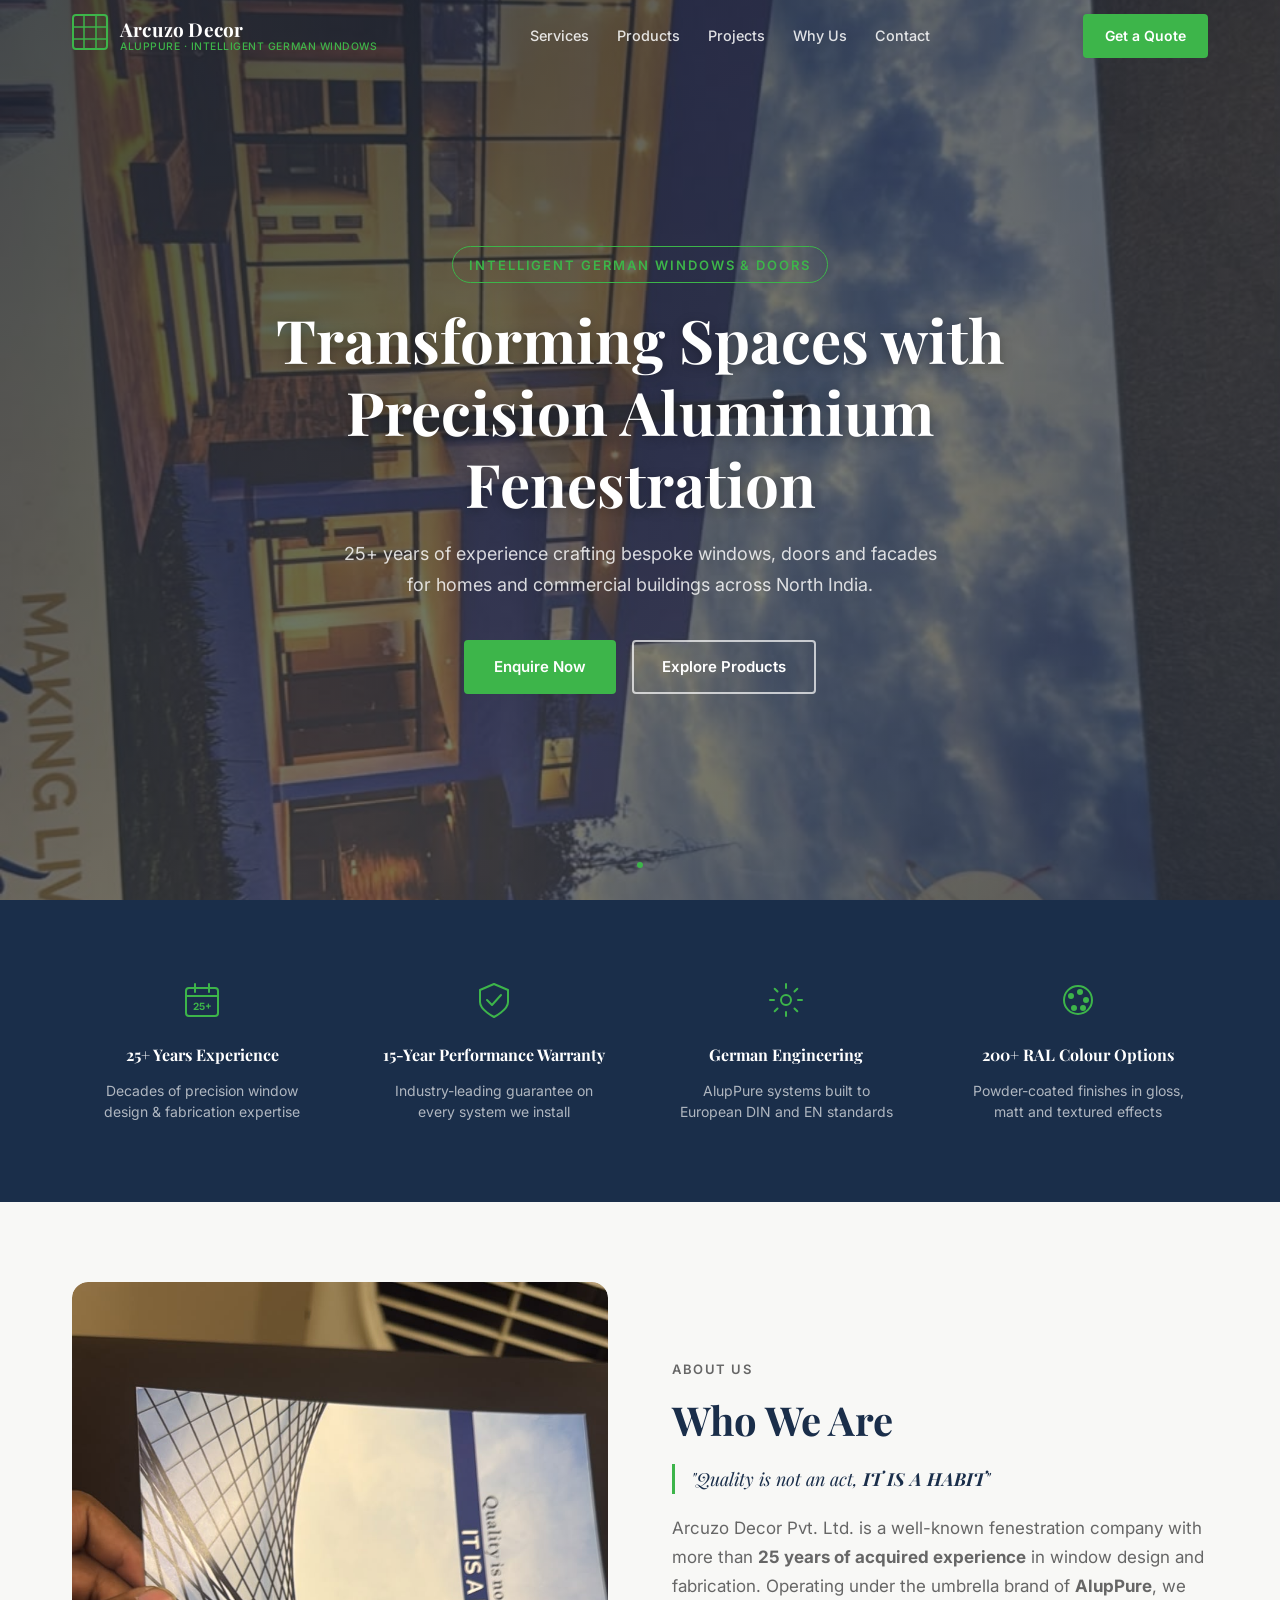
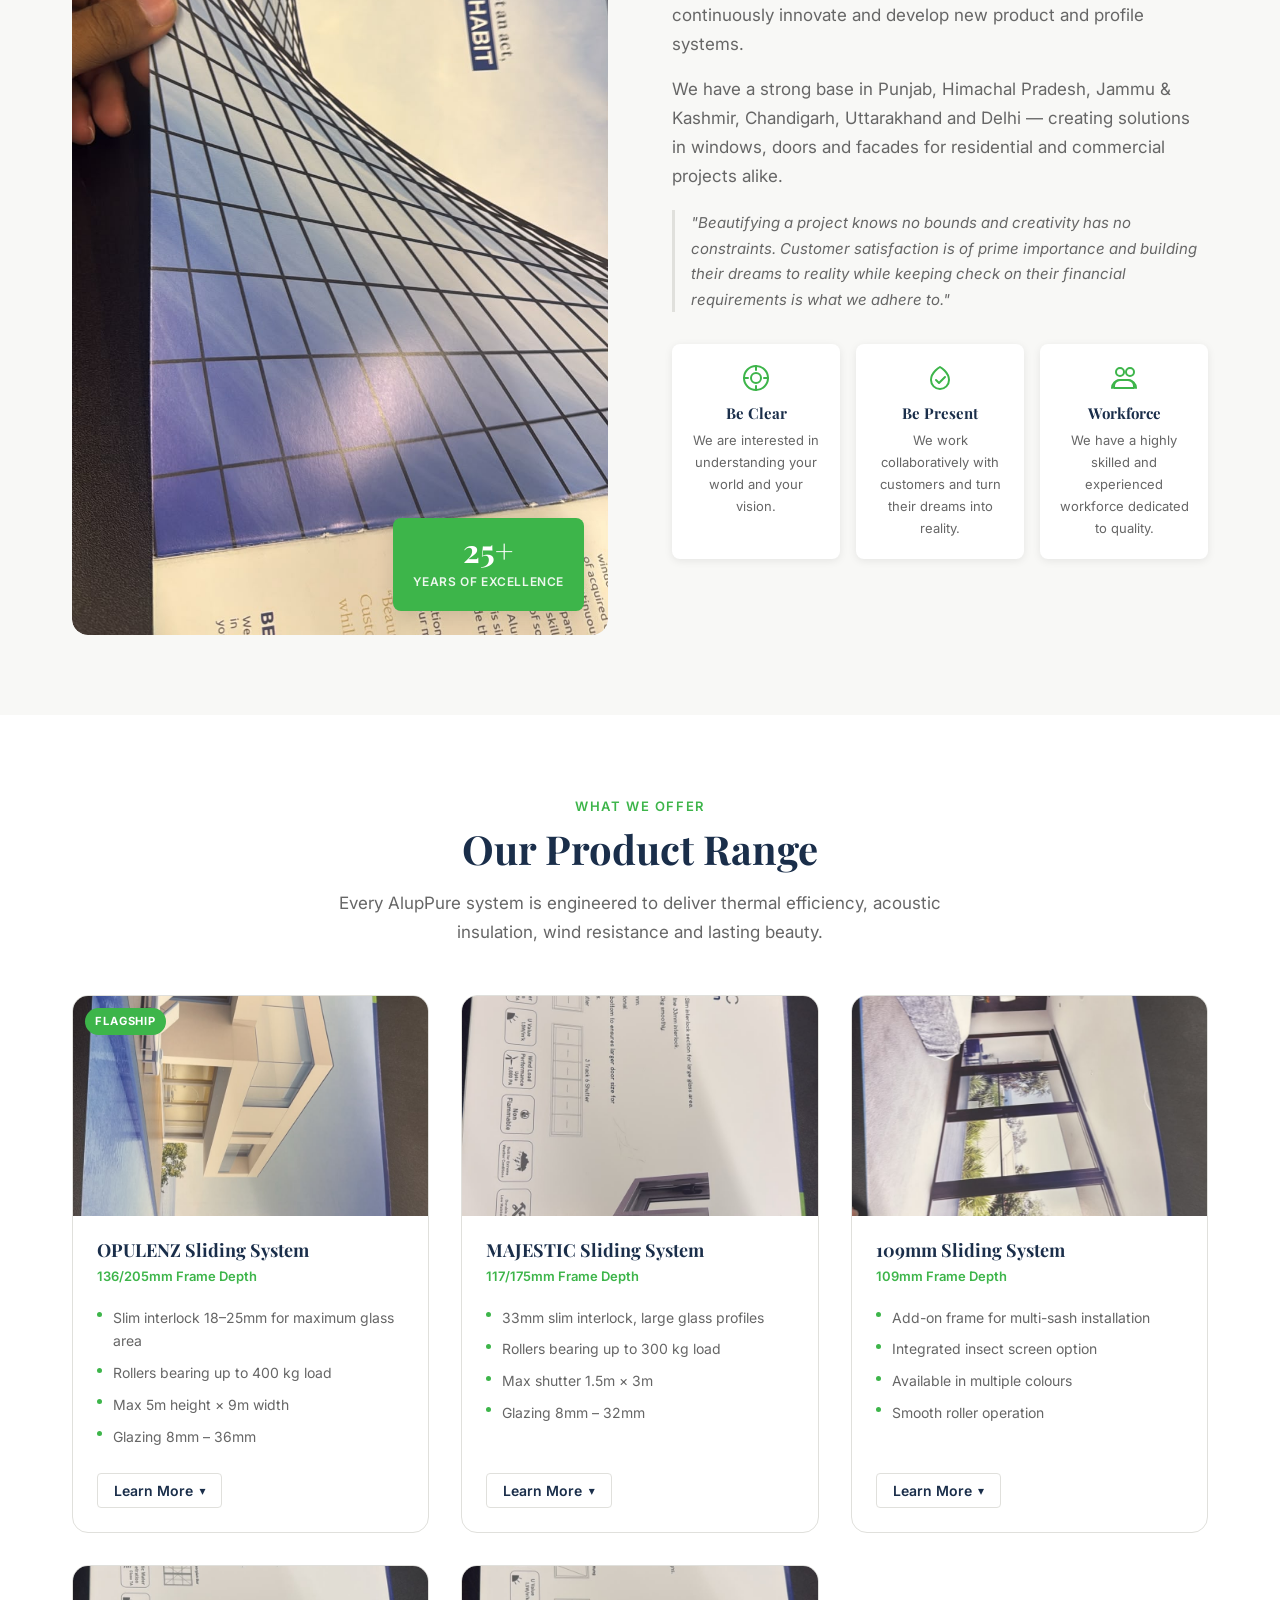
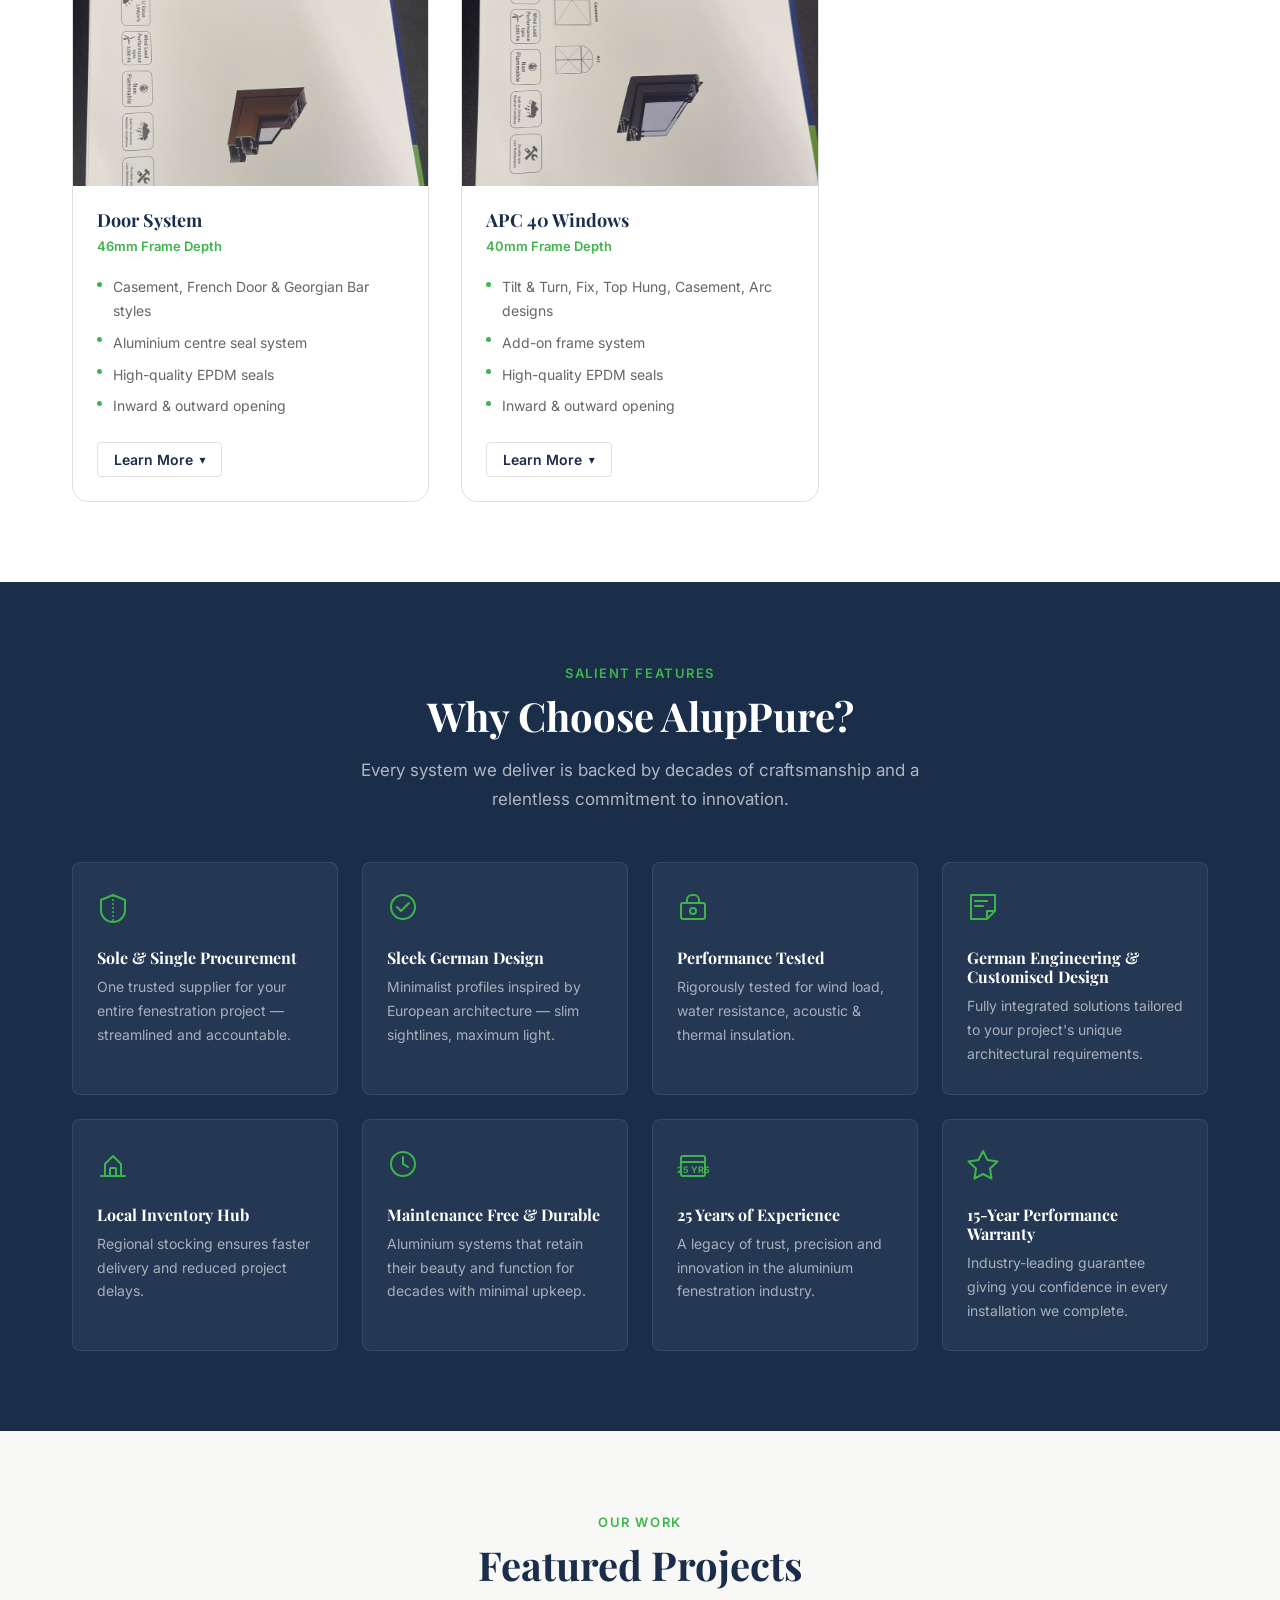
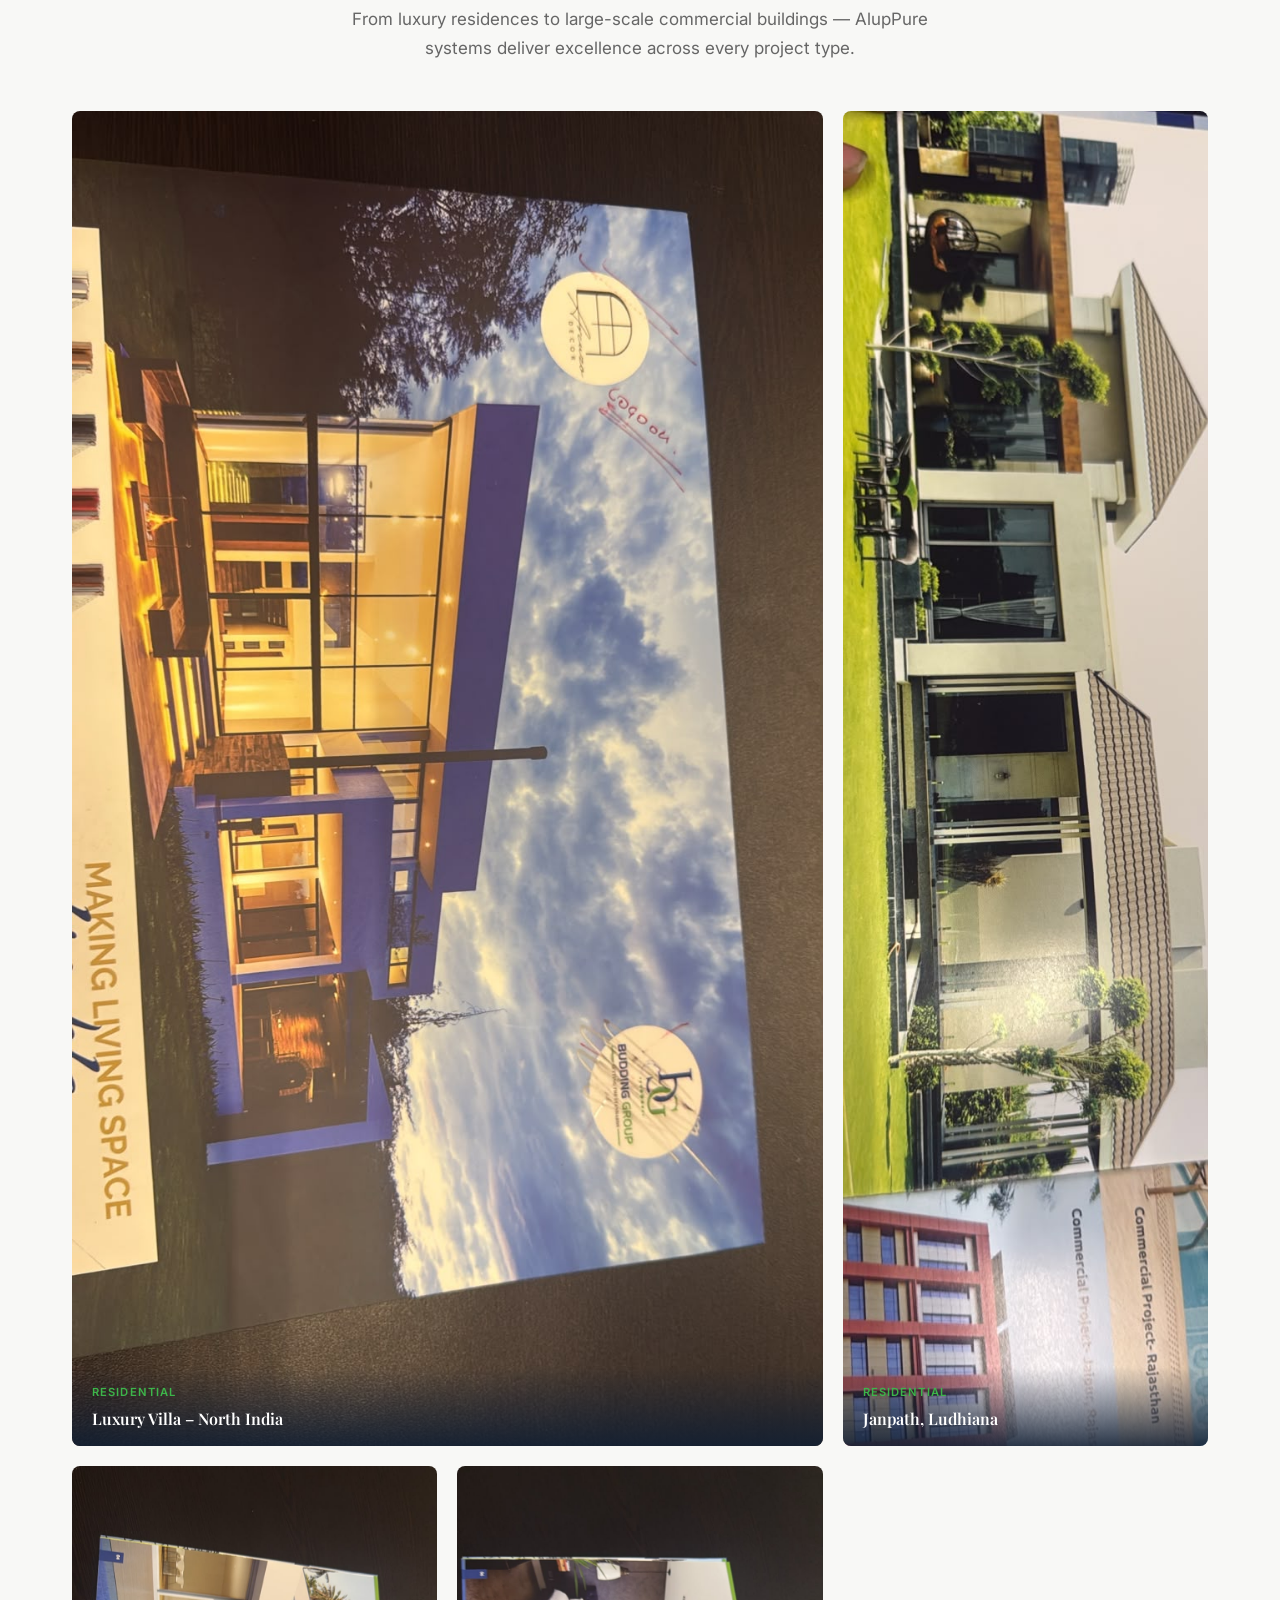
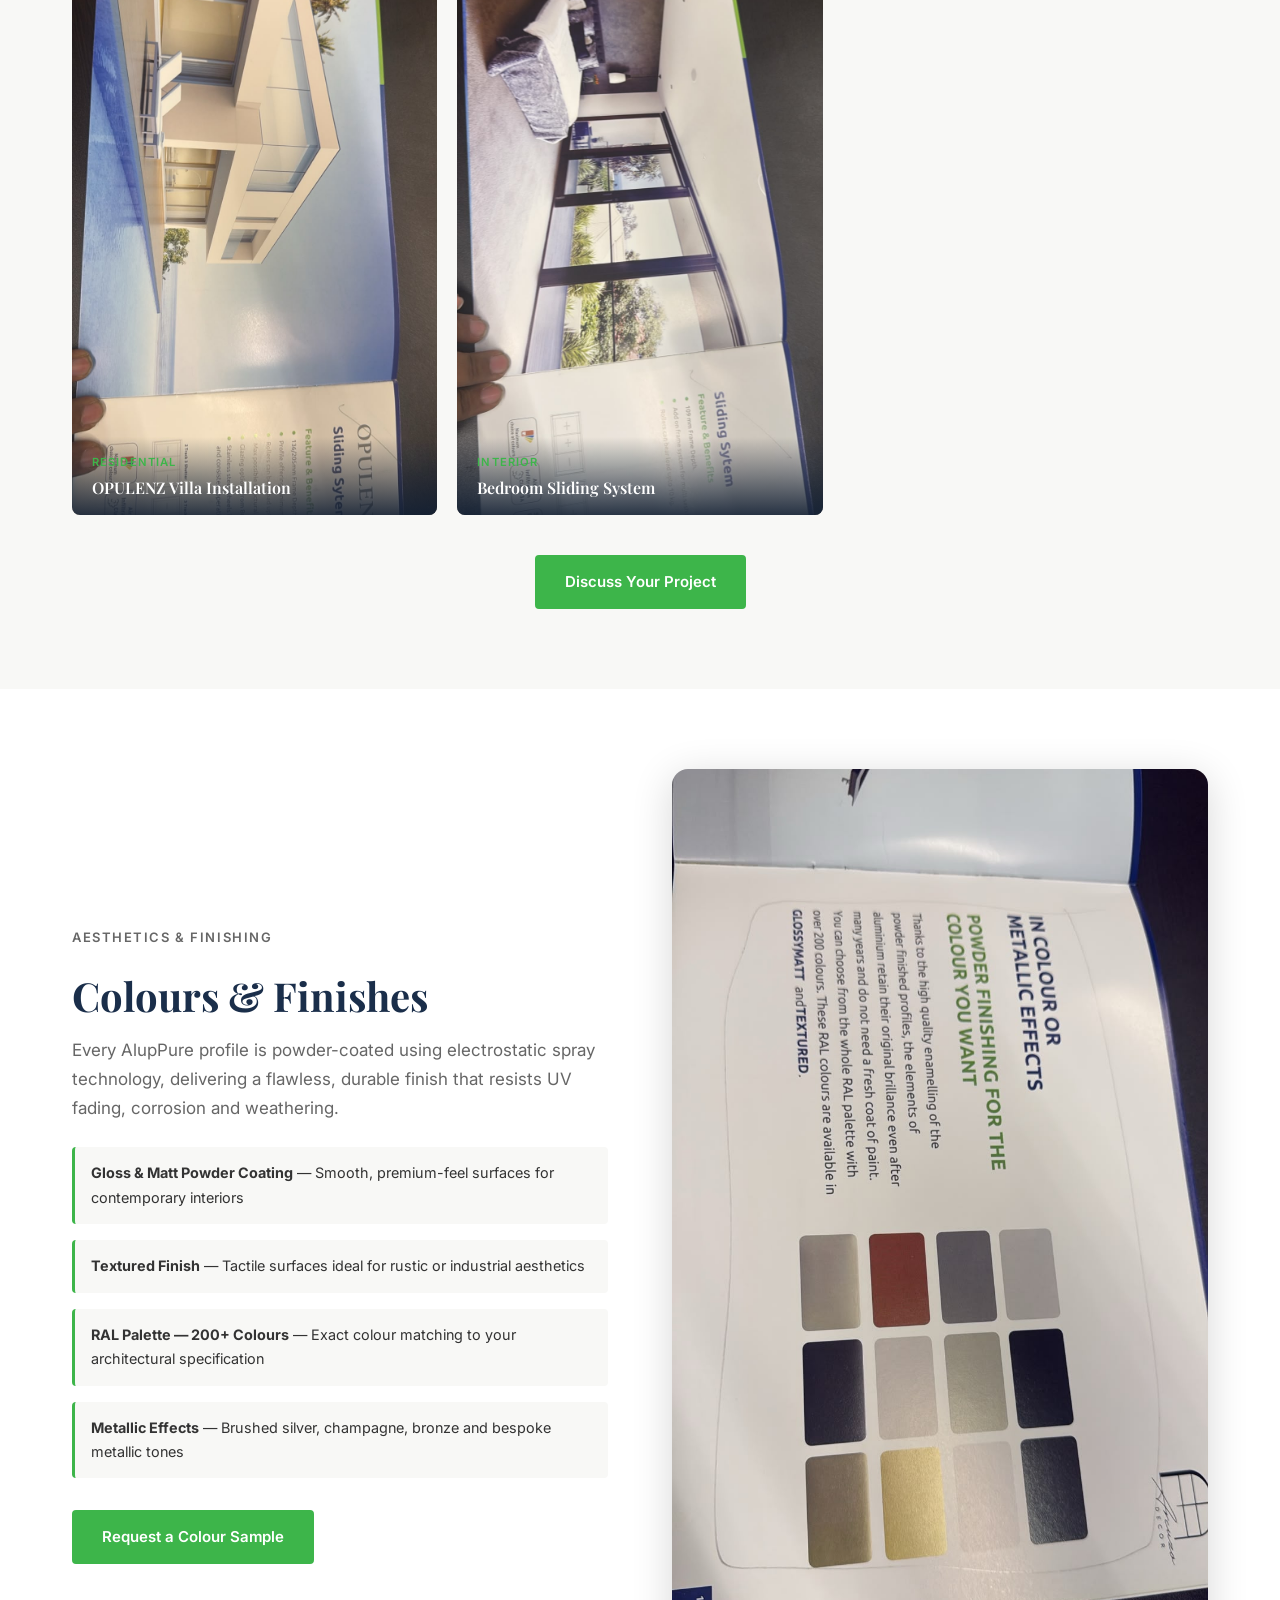
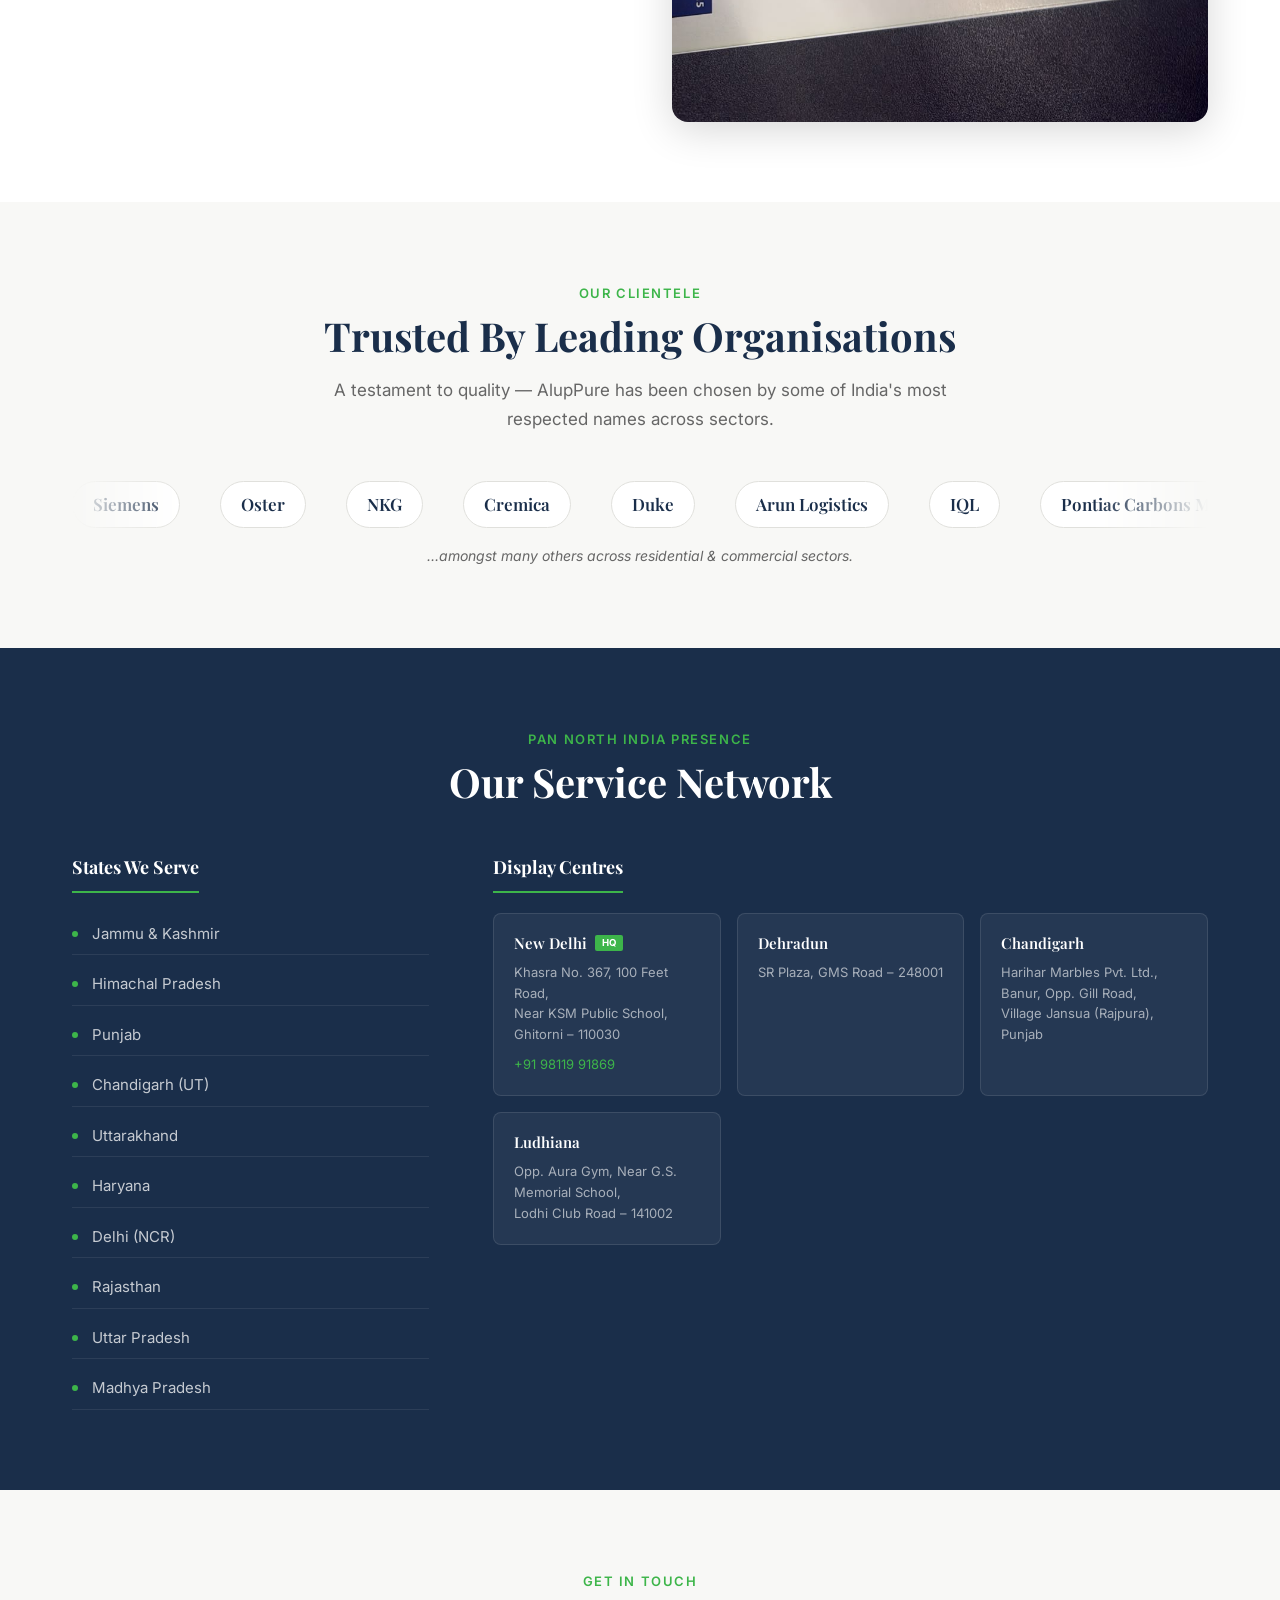
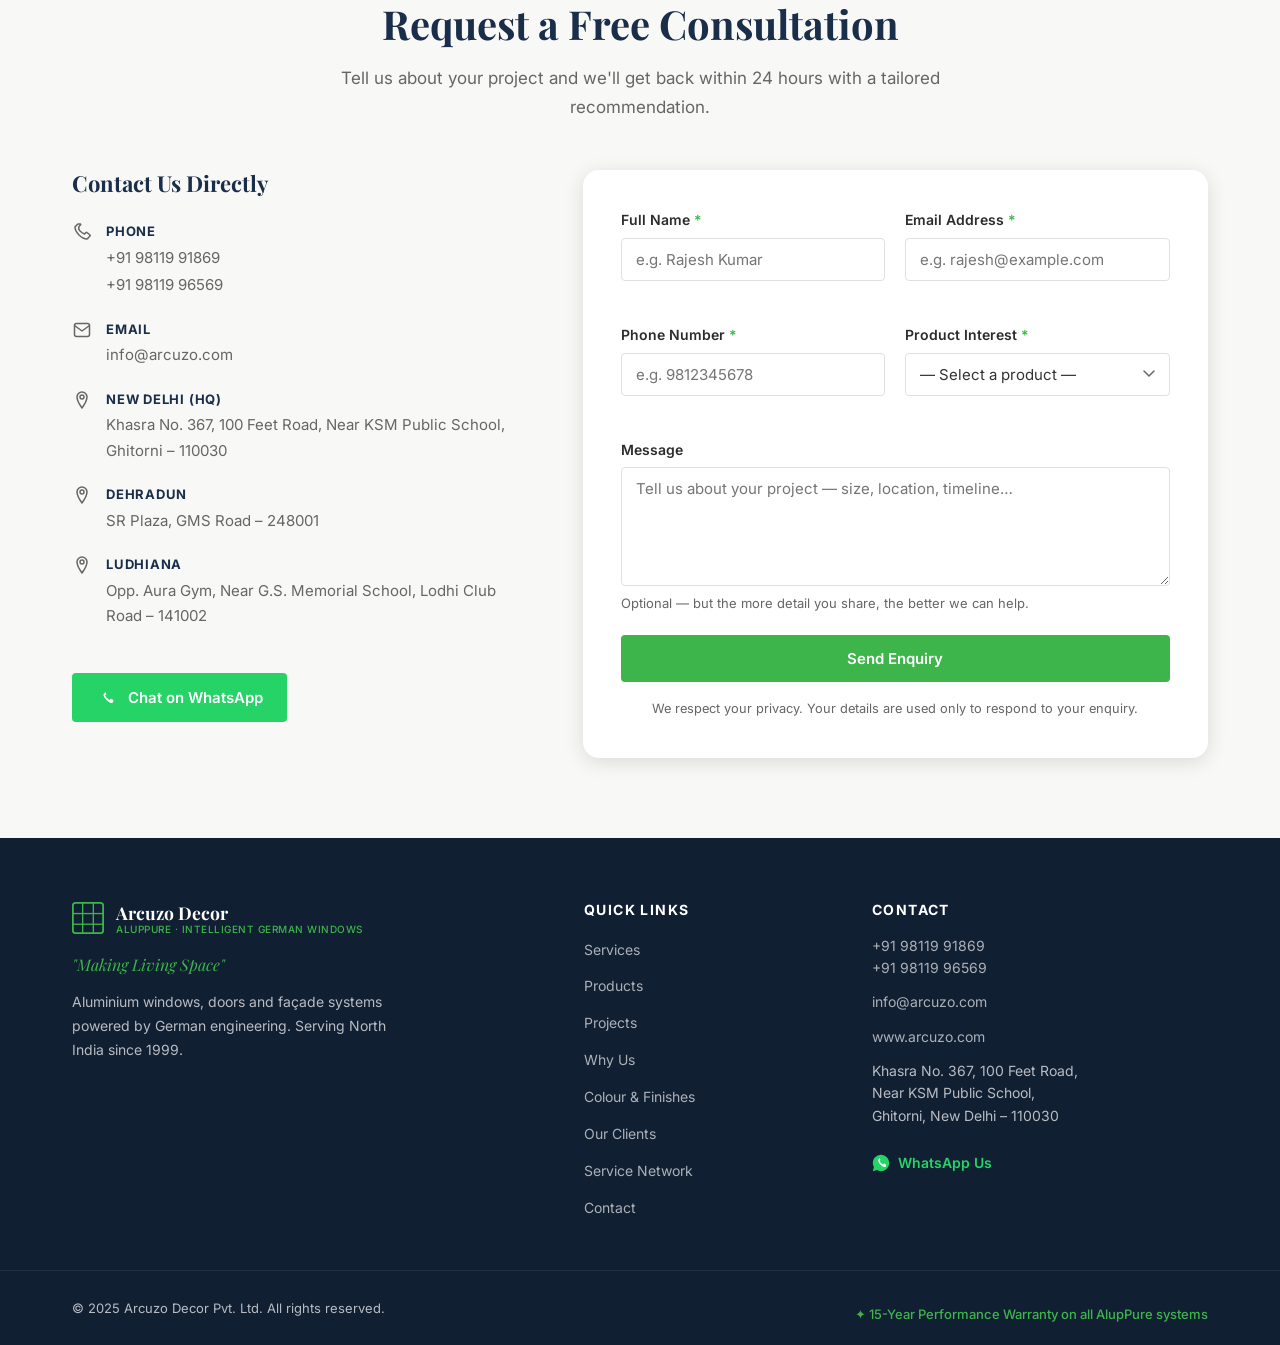
==== index.html @ 5cb8bbb8 "initial blue print" ====
<!DOCTYPE html>
<html lang="en">
<head>
  <meta charset="UTF-8" />
  <meta name="viewport" content="width=device-width, initial-scale=1.0" />
  <title>Arcuzo Decor – Intelligent German Aluminium Windows &amp; Doors</title>
  <meta name="description" content="Arcuzo Decor Pvt. Ltd. – AlupPure brand. 25+ years crafting premium aluminium windows, doors and façade systems with German engineering across North India. 15-year performance warranty." />
  <!-- favicon placeholder: replace with your favicon -->
  <!-- <link rel="icon" href="assets/images/favicon.ico" /> -->
  <link rel="preconnect" href="https://fonts.googleapis.com" />
  <link rel="preconnect" href="https://fonts.gstatic.com" crossorigin />
  <link href="https://fonts.googleapis.com/css2?family=Inter:wght@300;400;500;600;700&family=Playfair+Display:wght@400;600;700&display=swap" rel="stylesheet" />
  <link rel="stylesheet" href="css/style.css" />
</head>
<body>

  <!-- ═══════════════════════════════ HEADER ═══════════════════════════════ -->
  <header id="site-header" role="banner">
    <div class="header-inner container">

      <!-- Logo -->
      <a href="#hero" class="logo" aria-label="Arcuzo Decor – Home">
        <span class="logo-icon" aria-hidden="true">
          <svg width="36" height="36" viewBox="0 0 36 36" fill="none" xmlns="http://www.w3.org/2000/svg" focusable="false">
            <rect x="1" y="1" width="34" height="34" rx="3" stroke="#3db54a" stroke-width="2"/>
            <line x1="12" y1="1" x2="12" y2="35" stroke="#3db54a" stroke-width="1.5"/>
            <line x1="24" y1="1" x2="24" y2="35" stroke="#3db54a" stroke-width="1.5"/>
            <line x1="1" y1="13" x2="35" y2="13" stroke="#3db54a" stroke-width="1.5"/>
            <line x1="1" y1="25" x2="35" y2="25" stroke="#3db54a" stroke-width="1.5"/>
          </svg>
        </span>
        <span class="logo-text">
          <span class="logo-brand">Arcuzo Decor</span>
          <span class="logo-sub">AlupPure · Intelligent German Windows</span>
        </span>
      </a>

      <!-- Desktop Nav -->
      <nav id="main-nav" aria-label="Main navigation">
        <ul role="list">
          <li><a href="#services">Services</a></li>
          <li><a href="#products">Products</a></li>
          <li><a href="#projects">Projects</a></li>
          <li><a href="#why-us">Why Us</a></li>
          <li><a href="#contact">Contact</a></li>
        </ul>
      </nav>

      <!-- CTA + Hamburger -->
      <div class="header-actions">
        <a href="#contact" class="btn btn-primary btn-sm">Get a Quote</a>
        <button
          id="hamburger"
          class="hamburger"
          aria-label="Toggle navigation menu"
          aria-expanded="false"
          aria-controls="main-nav"
        >
          <span class="hamburger-bar"></span>
          <span class="hamburger-bar"></span>
          <span class="hamburger-bar"></span>
        </button>
      </div>

    </div>
  </header>

  <main>

    <!-- ═══════════════════════════════ HERO ═════════════════════════════════ -->
    <section id="hero" aria-label="Hero – Arcuzo Decor">
      <!-- Video background -->
      <div class="hero-media" aria-hidden="true">
        <video
          class="hero-video"
          autoplay
          muted
          loop
          playsinline
          preload="metadata"
          poster="assets/images/hero-house.jpeg"
        >
          <source src="assets/video/hero-reel.mp4" type="video/mp4" />
        </video>
        <div class="hero-overlay"></div>
      </div>

      <!-- Content -->
      <div class="hero-content container">
        <p class="eyebrow">Intelligent German Windows &amp; Doors</p>
        <h1>Transforming Spaces with<br />Precision Aluminium Fenestration</h1>
        <p class="hero-sub">
          25+ years of experience crafting bespoke windows, doors and facades for homes
          and commercial buildings across North India.
        </p>
        <div class="hero-ctas">
          <a href="#contact" class="btn btn-primary">Enquire Now</a>
          <a href="#products" class="btn btn-outline-light">Explore Products</a>
        </div>
      </div>

      <!-- Scroll hint -->
      <div class="scroll-hint" aria-hidden="true">
        <span class="scroll-dot"></span>
      </div>
    </section>

    <!-- ═══════════════════════════ SERVICES / USP STRIP ══════════════════════ -->
    <section id="services" aria-labelledby="services-heading">
      <div class="container">
        <h2 id="services-heading" class="sr-only">Our Key Strengths</h2>
        <ul class="usp-strip" role="list">
          <li class="usp-item">
            <span class="usp-icon" aria-hidden="true">
              <!-- Calendar / experience icon -->
              <svg width="40" height="40" viewBox="0 0 40 40" fill="none" xmlns="http://www.w3.org/2000/svg">
                <rect x="4" y="8" width="32" height="28" rx="3" stroke="currentColor" stroke-width="2"/>
                <line x1="4" y1="16" x2="36" y2="16" stroke="currentColor" stroke-width="2"/>
                <line x1="13" y1="4" x2="13" y2="12" stroke="currentColor" stroke-width="2" stroke-linecap="round"/>
                <line x1="27" y1="4" x2="27" y2="12" stroke="currentColor" stroke-width="2" stroke-linecap="round"/>
                <text x="20" y="30" text-anchor="middle" font-size="10" font-weight="700" fill="currentColor">25+</text>
              </svg>
            </span>
            <strong class="usp-title">25+ Years Experience</strong>
            <span class="usp-desc">Decades of precision window design &amp; fabrication expertise</span>
          </li>
          <li class="usp-item">
            <span class="usp-icon" aria-hidden="true">
              <!-- Shield / warranty icon -->
              <svg width="40" height="40" viewBox="0 0 40 40" fill="none" xmlns="http://www.w3.org/2000/svg">
                <path d="M20 4L6 10V22C6 30 20 37 20 37C20 37 34 30 34 22V10L20 4Z" stroke="currentColor" stroke-width="2" stroke-linejoin="round"/>
                <polyline points="13,20 18,25 27,15" stroke="currentColor" stroke-width="2" stroke-linecap="round" stroke-linejoin="round"/>
              </svg>
            </span>
            <strong class="usp-title">15-Year Performance Warranty</strong>
            <span class="usp-desc">Industry-leading guarantee on every system we install</span>
          </li>
          <li class="usp-item">
            <span class="usp-icon" aria-hidden="true">
              <!-- Gear / engineering icon -->
              <svg width="40" height="40" viewBox="0 0 40 40" fill="none" xmlns="http://www.w3.org/2000/svg">
                <circle cx="20" cy="20" r="5" stroke="currentColor" stroke-width="2"/>
                <path d="M20 4v4M20 32v4M4 20h4M32 20h4M8.69 8.69l2.83 2.83M28.48 28.48l2.83 2.83M8.69 31.31l2.83-2.83M28.48 11.52l2.83-2.83" stroke="currentColor" stroke-width="2" stroke-linecap="round"/>
              </svg>
            </span>
            <strong class="usp-title">German Engineering</strong>
            <span class="usp-desc">AlupPure systems built to European DIN and EN standards</span>
          </li>
          <li class="usp-item">
            <span class="usp-icon" aria-hidden="true">
              <!-- Palette / colour icon -->
              <svg width="40" height="40" viewBox="0 0 40 40" fill="none" xmlns="http://www.w3.org/2000/svg">
                <circle cx="20" cy="20" r="14" stroke="currentColor" stroke-width="2"/>
                <circle cx="13" cy="16" r="3" fill="currentColor"/>
                <circle cx="22" cy="12" r="3" fill="currentColor"/>
                <circle cx="28" cy="20" r="3" fill="currentColor"/>
                <circle cx="25" cy="28" r="3" fill="currentColor"/>
                <circle cx="16" cy="28" r="3" fill="currentColor"/>
              </svg>
            </span>
            <strong class="usp-title">200+ RAL Colour Options</strong>
            <span class="usp-desc">Powder-coated finishes in gloss, matt and textured effects</span>
          </li>
        </ul>
      </div>
    </section>

    <!-- ═══════════════════════════════ ABOUT ════════════════════════════════ -->
    <section id="about" aria-labelledby="about-heading">
      <div class="container about-grid">

        <div class="about-image fade-in">
          <img
            src="assets/images/quality-habit.jpeg"
            alt="Glass curtain wall building reflecting blue sky – AlupPure quality brochure cover"
            width="600"
            height="750"
            loading="lazy"
          />
          <div class="about-image-badge">
            <span class="badge-number">25+</span>
            <span class="badge-label">Years of Excellence</span>
          </div>
        </div>

        <div class="about-content fade-in">
          <p class="section-eyebrow">About Us</p>
          <h2 id="about-heading">Who We Are</h2>
          <p class="about-motto">
            "Quality is not an act, <strong>IT IS A HABIT</strong>"
          </p>
          <p>
            Arcuzo Decor Pvt. Ltd. is a well-known fenestration company with more than
            <strong>25 years of acquired experience</strong> in window design and fabrication.
            Operating under the umbrella brand of <strong>AlupPure</strong>, we continuously
            innovate and develop new product and profile systems.
          </p>
          <p>
            We have a strong base in Punjab, Himachal Pradesh, Jammu &amp; Kashmir,
            Chandigarh, Uttarakhand and Delhi — creating solutions in windows, doors
            and facades for residential and commercial projects alike.
          </p>
          <p class="about-tagline-quote">
            "Beautifying a project knows no bounds and creativity has no constraints.
            Customer satisfaction is of prime importance and building their dreams to reality
            while keeping check on their financial requirements is what we adhere to."
          </p>

          <!-- Values -->
          <div class="values-grid">
            <article class="value-card">
              <div class="value-icon" aria-hidden="true">
                <svg width="28" height="28" viewBox="0 0 28 28" fill="none" xmlns="http://www.w3.org/2000/svg">
                  <circle cx="14" cy="14" r="12" stroke="currentColor" stroke-width="2"/>
                  <circle cx="14" cy="14" r="5" stroke="currentColor" stroke-width="2"/>
                  <line x1="14" y1="2" x2="14" y2="6" stroke="currentColor" stroke-width="2" stroke-linecap="round"/>
                  <line x1="14" y1="22" x2="14" y2="26" stroke="currentColor" stroke-width="2" stroke-linecap="round"/>
                  <line x1="2" y1="14" x2="6" y2="14" stroke="currentColor" stroke-width="2" stroke-linecap="round"/>
                  <line x1="22" y1="14" x2="26" y2="14" stroke="currentColor" stroke-width="2" stroke-linecap="round"/>
                </svg>
              </div>
              <h3>Be Clear</h3>
              <p>We are interested in understanding your world and your vision.</p>
            </article>
            <article class="value-card">
              <div class="value-icon" aria-hidden="true">
                <svg width="28" height="28" viewBox="0 0 28 28" fill="none" xmlns="http://www.w3.org/2000/svg">
                  <path d="M14 3C14 3 5 8 5 16C5 20.97 9.03 25 14 25C18.97 25 23 20.97 23 16C23 8 14 3 14 3Z" stroke="currentColor" stroke-width="2" stroke-linejoin="round"/>
                  <polyline points="10,16 13,19 19,13" stroke="currentColor" stroke-width="2" stroke-linecap="round" stroke-linejoin="round"/>
                </svg>
              </div>
              <h3>Be Present</h3>
              <p>We work collaboratively with customers and turn their dreams into reality.</p>
            </article>
            <article class="value-card">
              <div class="value-icon" aria-hidden="true">
                <svg width="28" height="28" viewBox="0 0 28 28" fill="none" xmlns="http://www.w3.org/2000/svg">
                  <circle cx="10" cy="8" r="4" stroke="currentColor" stroke-width="2"/>
                  <circle cx="20" cy="8" r="4" stroke="currentColor" stroke-width="2"/>
                  <path d="M2 24C2 19.58 5.58 16 10 16" stroke="currentColor" stroke-width="2" stroke-linecap="round"/>
                  <path d="M26 24C26 19.58 22.42 16 18 16" stroke="currentColor" stroke-width="2" stroke-linecap="round"/>
                  <path d="M10 16H18C21.31 16 24 18.69 24 22V24H4V22C4 18.69 6.69 16 10 16Z" stroke="currentColor" stroke-width="2" stroke-linejoin="round"/>
                </svg>
              </div>
              <h3>Workforce</h3>
              <p>We have a highly skilled and experienced workforce dedicated to quality.</p>
            </article>
          </div>
        </div>

      </div>
    </section>

    <!-- ═══════════════════════════════ PRODUCTS ══════════════════════════════ -->
    <section id="products" aria-labelledby="products-heading">
      <div class="container">
        <p class="section-eyebrow text-center">What We Offer</p>
        <h2 id="products-heading" class="text-center">Our Product Range</h2>
        <p class="section-intro text-center">
          Every AlupPure system is engineered to deliver thermal efficiency, acoustic
          insulation, wind resistance and lasting beauty.
        </p>

        <div class="products-grid">

          <!-- Product 1: OPULENZ -->
          <article class="product-card fade-in" data-product="opulenz">
            <div class="product-card-image">
              <img
                src="assets/images/opulenz-house.jpeg"
                alt="Luxury villa with OPULENZ sliding glass wall system showing slim sightlines"
                width="480"
                height="320"
                loading="lazy"
              />
              <span class="product-badge">Flagship</span>
            </div>
            <div class="product-card-body">
              <h3 class="product-name">OPULENZ Sliding System</h3>
              <p class="product-model">136/205mm Frame Depth</p>
              <ul class="product-highlights">
                <li>Slim interlock 18–25mm for maximum glass area</li>
                <li>Rollers bearing up to 400 kg load</li>
                <li>Max 5m height × 9m width</li>
                <li>Glazing 8mm – 36mm</li>
              </ul>
              <button
                class="btn-expand"
                aria-expanded="false"
                aria-controls="opulenz-specs"
              >
                Learn More <span class="expand-icon" aria-hidden="true">▾</span>
              </button>
              <div class="product-specs" id="opulenz-specs" hidden>
                <h4>Technical Specifications</h4>
                <ul class="specs-list">
                  <li><strong>Frame Depth:</strong> 136 / 205 mm</li>
                  <li><strong>Interlock:</strong> 18–25 mm slim section</li>
                  <li><strong>Load Capacity:</strong> Up to 400 kg per roller</li>
                  <li><strong>Max Structural Height:</strong> 5 m</li>
                  <li><strong>Max Structural Width:</strong> 9 m</li>
                  <li><strong>Glazing:</strong> 8 mm – 36 mm</li>
                  <li><strong>Hardware:</strong> Stainless steel wheels &amp; bottom rail</li>
                  <li><strong>Air Infiltration:</strong> Class 3A</li>
                  <li><strong>Water Penetration:</strong> Class 7A</li>
                  <li><strong>U Value:</strong> 1.5 W/m·K</li>
                  <li><strong>Wind Load:</strong> Up to 3,000 Pa</li>
                  <li><strong>Fire Rating:</strong> Non Flammable</li>
                  <li><strong>Durability:</strong> Low maintenance; extreme weather rated</li>
                </ul>
              </div>
            </div>
          </article>

          <!-- Product 2: MAJESTIC -->
          <article class="product-card fade-in" data-product="majestic">
            <div class="product-card-image">
              <img
                src="assets/images/majestic-specs.jpeg"
                alt="MAJESTIC sliding system specification diagram showing slim profile sections"
                width="480"
                height="320"
                loading="lazy"
              />
            </div>
            <div class="product-card-body">
              <h3 class="product-name">MAJESTIC Sliding System</h3>
              <p class="product-model">117/175mm Frame Depth</p>
              <ul class="product-highlights">
                <li>33mm slim interlock, large glass profiles</li>
                <li>Rollers bearing up to 300 kg load</li>
                <li>Max shutter 1.5m × 3m</li>
                <li>Glazing 8mm – 32mm</li>
              </ul>
              <button
                class="btn-expand"
                aria-expanded="false"
                aria-controls="majestic-specs"
              >
                Learn More <span class="expand-icon" aria-hidden="true">▾</span>
              </button>
              <div class="product-specs" id="majestic-specs" hidden>
                <h4>Technical Specifications</h4>
                <ul class="specs-list">
                  <li><strong>Frame Depth:</strong> 117 / 175 mm</li>
                  <li><strong>Interlock:</strong> 33 mm slim section</li>
                  <li><strong>Load Capacity:</strong> Up to 300 kg per roller</li>
                  <li><strong>Max Shutter Size:</strong> 1.5 m × 3 m</li>
                  <li><strong>Glazing:</strong> 8 mm – 32 mm</li>
                  <li><strong>Hardware:</strong> Stainless steel rail &amp; bottom wheels</li>
                  <li><strong>Optional:</strong> Sleek fly mesh with transom</li>
                  <li><strong>Air Infiltration:</strong> Class 3A</li>
                  <li><strong>Water Penetration:</strong> Class 7A</li>
                  <li><strong>U Value:</strong> 1.5 W/m·K</li>
                  <li><strong>Wind Load:</strong> Up to 3,000 Pa</li>
                  <li><strong>Fire Rating:</strong> Non Flammable</li>
                  <li><strong>Durability:</strong> Low maintenance; extreme weather rated</li>
                </ul>
              </div>
            </div>
          </article>

          <!-- Product 3: 109mm Sliding -->
          <article class="product-card fade-in" data-product="sliding-109">
            <div class="product-card-image">
              <img
                src="assets/images/sliding-bedroom.jpeg"
                alt="Modern bedroom with 109mm aluminium sliding window system"
                width="480"
                height="320"
                loading="lazy"
              />
            </div>
            <div class="product-card-body">
              <h3 class="product-name">109mm Sliding System</h3>
              <p class="product-model">109mm Frame Depth</p>
              <ul class="product-highlights">
                <li>Add-on frame for multi-sash installation</li>
                <li>Integrated insect screen option</li>
                <li>Available in multiple colours</li>
                <li>Smooth roller operation</li>
              </ul>
              <button
                class="btn-expand"
                aria-expanded="false"
                aria-controls="sliding109-specs"
              >
                Learn More <span class="expand-icon" aria-hidden="true">▾</span>
              </button>
              <div class="product-specs" id="sliding109-specs" hidden>
                <h4>Technical Specifications</h4>
                <ul class="specs-list">
                  <li><strong>Frame Depth:</strong> 109 mm</li>
                  <li><strong>System Type:</strong> Add-on frame, multi-sash</li>
                  <li><strong>Accessories:</strong> Insect screen included option</li>
                  <li><strong>Load Capacity:</strong> Up to 10 kg roller support</li>
                  <li><strong>Finish:</strong> Multiple powder-coat colours available</li>
                  <li><strong>Air Infiltration:</strong> Class 3A</li>
                  <li><strong>Water Penetration:</strong> Class 7A</li>
                  <li><strong>U Value:</strong> 1.5 W/m·K</li>
                  <li><strong>Wind Load:</strong> Up to 3,000 Pa</li>
                  <li><strong>Fire Rating:</strong> Non Flammable</li>
                </ul>
              </div>
            </div>
          </article>

          <!-- Product 4: Door System -->
          <article class="product-card fade-in" data-product="door">
            <div class="product-card-image">
              <img
                src="assets/images/door-system.jpeg"
                alt="AlupPure aluminium door system showing casement and french door profiles"
                width="480"
                height="320"
                loading="lazy"
              />
            </div>
            <div class="product-card-body">
              <h3 class="product-name">Door System</h3>
              <p class="product-model">46mm Frame Depth</p>
              <ul class="product-highlights">
                <li>Casement, French Door &amp; Georgian Bar styles</li>
                <li>Aluminium centre seal system</li>
                <li>High-quality EPDM seals</li>
                <li>Inward &amp; outward opening</li>
              </ul>
              <button
                class="btn-expand"
                aria-expanded="false"
                aria-controls="door-specs"
              >
                Learn More <span class="expand-icon" aria-hidden="true">▾</span>
              </button>
              <div class="product-specs" id="door-specs" hidden>
                <h4>Technical Specifications</h4>
                <ul class="specs-list">
                  <li><strong>Frame Depth:</strong> 46 mm</li>
                  <li><strong>Seal System:</strong> Aluminium centre seal + high-quality EPDM</li>
                  <li><strong>Profile:</strong> Extra wide base profile</li>
                  <li><strong>Styles:</strong> Casement, French Door, Georgian Bar</li>
                  <li><strong>Opening:</strong> Inward &amp; outward options</li>
                  <li><strong>Air Infiltration:</strong> Class 3A</li>
                  <li><strong>Water Penetration:</strong> Class 7A</li>
                  <li><strong>U Value:</strong> 1.5 W/m·K</li>
                  <li><strong>Wind Load:</strong> Up to 3,000 Pa</li>
                  <li><strong>Fire Rating:</strong> Non Flammable</li>
                  <li><strong>Durability:</strong> Low maintenance; extreme weather rated</li>
                </ul>
              </div>
            </div>
          </article>

          <!-- Product 5: APC 40 -->
          <article class="product-card fade-in" data-product="apc40">
            <div class="product-card-image">
              <img
                src="assets/images/apc40-windows.jpeg"
                alt="APC 40 aluminium window system showing tilt-and-turn and casement profiles"
                width="480"
                height="320"
                loading="lazy"
              />
            </div>
            <div class="product-card-body">
              <h3 class="product-name">APC 40 Windows</h3>
              <p class="product-model">40mm Frame Depth</p>
              <ul class="product-highlights">
                <li>Tilt &amp; Turn, Fix, Top Hung, Casement, Arc designs</li>
                <li>Add-on frame system</li>
                <li>High-quality EPDM seals</li>
                <li>Inward &amp; outward opening</li>
              </ul>
              <button
                class="btn-expand"
                aria-expanded="false"
                aria-controls="apc40-specs"
              >
                Learn More <span class="expand-icon" aria-hidden="true">▾</span>
              </button>
              <div class="product-specs" id="apc40-specs" hidden>
                <h4>Technical Specifications</h4>
                <ul class="specs-list">
                  <li><strong>Frame Depth:</strong> 40 mm</li>
                  <li><strong>System:</strong> Add-on frame</li>
                  <li><strong>Designs:</strong> Tilt &amp; Turn, Fix, Top Hung, Casement, Arc</li>
                  <li><strong>Seals:</strong> High-quality EPDM</li>
                  <li><strong>Opening:</strong> Inward &amp; outward options</li>
                  <li><strong>Air Infiltration:</strong> Class 3A</li>
                  <li><strong>Water Penetration:</strong> Class 7A</li>
                  <li><strong>U Value:</strong> 1.5 W/m·K</li>
                  <li><strong>Wind Load:</strong> Up to 3,000 Pa</li>
                  <li><strong>Fire Rating:</strong> Non Flammable</li>
                  <li><strong>Durability:</strong> Low maintenance; extreme weather rated</li>
                </ul>
              </div>
            </div>
          </article>

        </div><!-- /products-grid -->
      </div>
    </section>

    <!-- ═══════════════════════════════ WHY US ════════════════════════════════ -->
    <section id="why-us" aria-labelledby="why-us-heading">
      <div class="container">
        <p class="section-eyebrow text-center">Salient Features</p>
        <h2 id="why-us-heading" class="text-center">Why Choose AlupPure?</h2>
        <p class="section-intro text-center">
          Every system we deliver is backed by decades of craftsmanship and a relentless
          commitment to innovation.
        </p>

        <ul class="features-grid" role="list">
          <li class="feature-card fade-in">
            <div class="feature-icon" aria-hidden="true">
              <svg width="32" height="32" viewBox="0 0 32 32" fill="none" xmlns="http://www.w3.org/2000/svg">
                <path d="M16 4L4 9V19C4 25.63 9.37 31 16 31C22.63 31 28 25.63 28 19V9L16 4Z" stroke="currentColor" stroke-width="2" stroke-linejoin="round"/>
                <line x1="16" y1="4" x2="16" y2="31" stroke="currentColor" stroke-width="1.5" stroke-dasharray="2 2"/>
              </svg>
            </div>
            <h3>Sole &amp; Single Procurement</h3>
            <p>One trusted supplier for your entire fenestration project — streamlined and accountable.</p>
          </li>
          <li class="feature-card fade-in">
            <div class="feature-icon" aria-hidden="true">
              <svg width="32" height="32" viewBox="0 0 32 32" fill="none" xmlns="http://www.w3.org/2000/svg">
                <circle cx="16" cy="16" r="12" stroke="currentColor" stroke-width="2"/>
                <path d="M10 16L14 20L22 12" stroke="currentColor" stroke-width="2" stroke-linecap="round" stroke-linejoin="round"/>
              </svg>
            </div>
            <h3>Sleek German Design</h3>
            <p>Minimalist profiles inspired by European architecture — slim sightlines, maximum light.</p>
          </li>
          <li class="feature-card fade-in">
            <div class="feature-icon" aria-hidden="true">
              <svg width="32" height="32" viewBox="0 0 32 32" fill="none" xmlns="http://www.w3.org/2000/svg">
                <rect x="4" y="12" width="24" height="16" rx="2" stroke="currentColor" stroke-width="2"/>
                <path d="M10 12V9C10 6.24 12.24 4 15 4H17C19.76 4 22 6.24 22 9V12" stroke="currentColor" stroke-width="2"/>
                <circle cx="16" cy="20" r="3" stroke="currentColor" stroke-width="2"/>
              </svg>
            </div>
            <h3>Performance Tested</h3>
            <p>Rigorously tested for wind load, water resistance, acoustic &amp; thermal insulation.</p>
          </li>
          <li class="feature-card fade-in">
            <div class="feature-icon" aria-hidden="true">
              <svg width="32" height="32" viewBox="0 0 32 32" fill="none" xmlns="http://www.w3.org/2000/svg">
                <path d="M28 20L20 28H4V4H28V20Z" stroke="currentColor" stroke-width="2" stroke-linejoin="round"/>
                <path d="M20 28V20H28" stroke="currentColor" stroke-width="2" stroke-linejoin="round"/>
                <line x1="8" y1="10" x2="20" y2="10" stroke="currentColor" stroke-width="2" stroke-linecap="round"/>
                <line x1="8" y1="15" x2="16" y2="15" stroke="currentColor" stroke-width="2" stroke-linecap="round"/>
              </svg>
            </div>
            <h3>German Engineering &amp; Customised Design</h3>
            <p>Fully integrated solutions tailored to your project's unique architectural requirements.</p>
          </li>
          <li class="feature-card fade-in">
            <div class="feature-icon" aria-hidden="true">
              <svg width="32" height="32" viewBox="0 0 32 32" fill="none" xmlns="http://www.w3.org/2000/svg">
                <path d="M8 28V16L16 8L24 16V28" stroke="currentColor" stroke-width="2" stroke-linejoin="round"/>
                <rect x="13" y="20" width="6" height="8" rx="1" stroke="currentColor" stroke-width="2"/>
                <path d="M4 28H28" stroke="currentColor" stroke-width="2" stroke-linecap="round"/>
              </svg>
            </div>
            <h3>Local Inventory Hub</h3>
            <p>Regional stocking ensures faster delivery and reduced project delays.</p>
          </li>
          <li class="feature-card fade-in">
            <div class="feature-icon" aria-hidden="true">
              <svg width="32" height="32" viewBox="0 0 32 32" fill="none" xmlns="http://www.w3.org/2000/svg">
                <circle cx="16" cy="16" r="12" stroke="currentColor" stroke-width="2"/>
                <polyline points="16,9 16,16 21,19" stroke="currentColor" stroke-width="2" stroke-linecap="round" stroke-linejoin="round"/>
              </svg>
            </div>
            <h3>Maintenance Free &amp; Durable</h3>
            <p>Aluminium systems that retain their beauty and function for decades with minimal upkeep.</p>
          </li>
          <li class="feature-card fade-in">
            <div class="feature-icon" aria-hidden="true">
              <svg width="32" height="32" viewBox="0 0 32 32" fill="none" xmlns="http://www.w3.org/2000/svg">
                <rect x="4" y="8" width="24" height="20" rx="2" stroke="currentColor" stroke-width="2"/>
                <line x1="4" y1="14" x2="28" y2="14" stroke="currentColor" stroke-width="2"/>
                <text x="16" y="25" text-anchor="middle" font-size="9" font-weight="700" fill="currentColor">25 YRS</text>
              </svg>
            </div>
            <h3>25 Years of Experience</h3>
            <p>A legacy of trust, precision and innovation in the aluminium fenestration industry.</p>
          </li>
          <li class="feature-card fade-in">
            <div class="feature-icon" aria-hidden="true">
              <svg width="32" height="32" viewBox="0 0 32 32" fill="none" xmlns="http://www.w3.org/2000/svg">
                <path d="M16 3L20.5 12L30.5 13.5L23 20.5L24.5 30.5L16 26L7.5 30.5L9 20.5L1.5 13.5L11.5 12Z" stroke="currentColor" stroke-width="2" stroke-linejoin="round"/>
              </svg>
            </div>
            <h3>15-Year Performance Warranty</h3>
            <p>Industry-leading guarantee giving you confidence in every installation we complete.</p>
          </li>
        </ul>

      </div>
    </section>

    <!-- ═══════════════════════════════ PROJECTS ══════════════════════════════ -->
    <section id="projects" aria-labelledby="projects-heading">
      <div class="container">
        <p class="section-eyebrow text-center">Our Work</p>
        <h2 id="projects-heading" class="text-center">Featured Projects</h2>
        <p class="section-intro text-center">
          From luxury residences to large-scale commercial buildings — AlupPure systems
          deliver excellence across every project type.
        </p>

        <div class="projects-gallery">
          <figure class="project-item project-item--large fade-in">
            <img
              src="assets/images/hero-house.jpeg"
              alt="Night-lit luxury residential villa with full-height aluminium glazing – North India"
              width="800"
              height="540"
              loading="lazy"
            />
            <figcaption>
              <span class="project-type">Residential</span>
              <span class="project-title">Luxury Villa – North India</span>
            </figcaption>
          </figure>
          <figure class="project-item fade-in">
            <img
              src="assets/images/projects-1.jpeg"
              alt="Residential project completed in Janpath, Ludhiana with OPULENZ sliding panels"
              width="480"
              height="360"
              loading="lazy"
            />
            <figcaption>
              <span class="project-type">Residential</span>
              <span class="project-title">Janpath, Ludhiana</span>
            </figcaption>
          </figure>
          <figure class="project-item fade-in">
            <img
              src="assets/images/opulenz-house.jpeg"
              alt="OPULENZ sliding system installed on a contemporary villa with pool"
              width="480"
              height="360"
              loading="lazy"
            />
            <figcaption>
              <span class="project-type">Residential</span>
              <span class="project-title">OPULENZ Villa Installation</span>
            </figcaption>
          </figure>
          <figure class="project-item fade-in">
            <img
              src="assets/images/sliding-bedroom.jpeg"
              alt="Modern bedroom interior with 109mm aluminium sliding windows bringing in natural light"
              width="480"
              height="360"
              loading="lazy"
            />
            <figcaption>
              <span class="project-type">Interior</span>
              <span class="project-title">Bedroom Sliding System</span>
            </figcaption>
          </figure>
        </div>

        <div class="projects-cta text-center">
          <a href="#contact" class="btn btn-primary">Discuss Your Project</a>
        </div>
      </div>
    </section>

    <!-- ═══════════════════════════ COLOUR &amp; FINISHES ════════════════════════ -->
    <section id="finishes" aria-labelledby="finishes-heading">
      <div class="container finishes-grid">

        <div class="finishes-content fade-in">
          <p class="section-eyebrow">Aesthetics &amp; Finishing</p>
          <h2 id="finishes-heading">Colours &amp; Finishes</h2>
          <p>
            Every AlupPure profile is powder-coated using electrostatic spray technology,
            delivering a flawless, durable finish that resists UV fading, corrosion and
            weathering.
          </p>
          <ul class="finishes-list">
            <li>
              <strong>Gloss &amp; Matt Powder Coating</strong> — Smooth, premium-feel surfaces for contemporary interiors
            </li>
            <li>
              <strong>Textured Finish</strong> — Tactile surfaces ideal for rustic or industrial aesthetics
            </li>
            <li>
              <strong>RAL Palette — 200+ Colours</strong> — Exact colour matching to your architectural specification
            </li>
            <li>
              <strong>Metallic Effects</strong> — Brushed silver, champagne, bronze and bespoke metallic tones
            </li>
          </ul>
          <a href="#contact" class="btn btn-primary">Request a Colour Sample</a>
        </div>

        <div class="finishes-image fade-in">
          <img
            src="assets/images/colour-finishes.jpeg"
            alt="AlupPure colour swatches showing RAL palette options in gloss, matt and textured finishes"
            width="600"
            height="480"
            loading="lazy"
          />
        </div>

      </div>
    </section>

    <!-- ═══════════════════════════════ CLIENTS ═══════════════════════════════ -->
    <section id="clients" aria-labelledby="clients-heading">
      <div class="container">
        <p class="section-eyebrow text-center">Our Clientele</p>
        <h2 id="clients-heading" class="text-center">Trusted By Leading Organisations</h2>
        <p class="section-intro text-center">
          A testament to quality — AlupPure has been chosen by some of India's most
          respected names across sectors.
        </p>

        <div class="clients-track-wrapper" aria-label="Client names scrolling carousel">
          <div class="clients-track">
            <span class="client-name">Siemens</span>
            <span class="client-name">Oster</span>
            <span class="client-name">NKG</span>
            <span class="client-name">Cremica</span>
            <span class="client-name">Duke</span>
            <span class="client-name">Arun Logistics</span>
            <span class="client-name">IQL</span>
            <span class="client-name">Pontiac Carbons Minerals</span>
            <span class="client-name">Vivachem</span>
            <span class="client-name">SBI</span>
            <span class="client-name">NBCC</span>
            <span class="client-name">SPS Hospitals</span>
            <span class="client-name">MobiSafar</span>
            <span class="client-name">DMRC</span>
            <span class="client-name">ITL</span>
            <span class="client-name">Shapoorji Pallonji</span>
            <span class="client-name">Mango Tree Villas</span>
            <span class="client-name">ITC Limited</span>
            <span class="client-name">Triveni Turbines</span>
            <span class="client-name">L&amp;T Infotech</span>
            <span class="client-name">Swastik Metals</span>
            <span class="client-name">TCS</span>
            <!-- Duplicate for seamless loop -->
            <span class="client-name" aria-hidden="true">Siemens</span>
            <span class="client-name" aria-hidden="true">Oster</span>
            <span class="client-name" aria-hidden="true">NKG</span>
            <span class="client-name" aria-hidden="true">Cremica</span>
            <span class="client-name" aria-hidden="true">Duke</span>
            <span class="client-name" aria-hidden="true">Arun Logistics</span>
            <span class="client-name" aria-hidden="true">IQL</span>
            <span class="client-name" aria-hidden="true">Pontiac Carbons Minerals</span>
            <span class="client-name" aria-hidden="true">Vivachem</span>
            <span class="client-name" aria-hidden="true">SBI</span>
            <span class="client-name" aria-hidden="true">NBCC</span>
          </div>
        </div>
        <p class="clients-note text-center">…amongst many others across residential &amp; commercial sectors.</p>
      </div>
    </section>

    <!-- ═══════════════════════════════ NETWORK ═══════════════════════════════ -->
    <section id="network" aria-labelledby="network-heading">
      <div class="container">
        <p class="section-eyebrow text-center">Pan North India Presence</p>
        <h2 id="network-heading" class="text-center">Our Service Network</h2>

        <div class="network-grid">
          <div class="network-states fade-in">
            <h3>States We Serve</h3>
            <ul class="states-list">
              <li>Jammu &amp; Kashmir</li>
              <li>Himachal Pradesh</li>
              <li>Punjab</li>
              <li>Chandigarh (UT)</li>
              <li>Uttarakhand</li>
              <li>Haryana</li>
              <li>Delhi (NCR)</li>
              <li>Rajasthan</li>
              <li>Uttar Pradesh</li>
              <li>Madhya Pradesh</li>
            </ul>
          </div>

          <div class="network-centres fade-in">
            <h3>Display Centres</h3>
            <div class="centres-grid">
              <article class="centre-card">
                <h4>New Delhi <span class="badge-hq">HQ</span></h4>
                <address>
                  Khasra No. 367, 100 Feet Road,<br />
                  Near KSM Public School,<br />
                  Ghitorni – 110030
                </address>
                <a href="tel:+919811991869">+91 98119 91869</a>
              </article>
              <article class="centre-card">
                <h4>Dehradun</h4>
                <address>
                  SR Plaza, GMS Road – 248001
                </address>
              </article>
              <article class="centre-card">
                <h4>Chandigarh</h4>
                <address>
                  Harihar Marbles Pvt. Ltd.,<br />
                  Banur, Opp. Gill Road,<br />
                  Village Jansua (Rajpura), Punjab
                </address>
              </article>
              <article class="centre-card">
                <h4>Ludhiana</h4>
                <address>
                  Opp. Aura Gym, Near G.S. Memorial School,<br />
                  Lodhi Club Road – 141002
                </address>
              </article>
            </div>
          </div>
        </div>

      </div>
    </section>

    <!-- ═══════════════════════════════ CONTACT ═══════════════════════════════ -->
    <section id="contact" aria-labelledby="contact-heading">
      <div class="container">
        <p class="section-eyebrow text-center">Get In Touch</p>
        <h2 id="contact-heading" class="text-center">Request a Free Consultation</h2>
        <p class="section-intro text-center">
          Tell us about your project and we'll get back within 24 hours with a tailored recommendation.
        </p>

        <div class="contact-grid">

          <!-- Contact details -->
          <div class="contact-details fade-in">
            <h3>Contact Us Directly</h3>

            <div class="contact-item">
              <span class="contact-icon" aria-hidden="true">
                <svg width="20" height="20" viewBox="0 0 20 20" fill="none" xmlns="http://www.w3.org/2000/svg">
                  <path d="M4 4C4 4 3 4 3 5C3 6 3 9 7 13C11 17 14 17 15 17C16 17 16 16 16 16L18 14C18 14 18.5 13.5 18 13L15 10.5C15 10.5 14.5 10 14 10.5L12.5 12C12.5 12 10 11 8 9C6 7 7 4.5 7 4.5L8.5 3C9 2.5 8.5 2 8.5 2L6 2C5.5 2 4 4 4 4Z" stroke="currentColor" stroke-width="1.5" stroke-linejoin="round"/>
                </svg>
              </span>
              <div>
                <strong>Phone</strong>
                <a href="tel:+919811991869">+91 98119 91869</a>
                <a href="tel:+919811996569">+91 98119 96569</a>
              </div>
            </div>

            <div class="contact-item">
              <span class="contact-icon" aria-hidden="true">
                <svg width="20" height="20" viewBox="0 0 20 20" fill="none" xmlns="http://www.w3.org/2000/svg">
                  <path d="M17.5 5.5C17.5 4.4 16.6 3.5 15.5 3.5H4.5C3.4 3.5 2.5 4.4 2.5 5.5V14.5C2.5 15.6 3.4 16.5 4.5 16.5H15.5C16.6 16.5 17.5 15.6 17.5 14.5V5.5Z" stroke="currentColor" stroke-width="1.5"/>
                  <polyline points="2.5,5.5 10,11 17.5,5.5" stroke="currentColor" stroke-width="1.5" stroke-linejoin="round"/>
                </svg>
              </span>
              <div>
                <strong>Email</strong>
                <a href="mailto:info@arcuzo.com">info@arcuzo.com</a>
              </div>
            </div>

            <div class="contact-item">
              <span class="contact-icon" aria-hidden="true">
                <svg width="20" height="20" viewBox="0 0 20 20" fill="none" xmlns="http://www.w3.org/2000/svg">
                  <path d="M10 2C7.24 2 5 4.24 5 7C5 11 10 18 10 18C10 18 15 11 15 7C15 4.24 12.76 2 10 2Z" stroke="currentColor" stroke-width="1.5" stroke-linejoin="round"/>
                  <circle cx="10" cy="7" r="2" stroke="currentColor" stroke-width="1.5"/>
                </svg>
              </span>
              <div>
                <strong>New Delhi (HQ)</strong>
                <span>Khasra No. 367, 100 Feet Road, Near KSM Public School, Ghitorni – 110030</span>
              </div>
            </div>

            <div class="contact-item">
              <span class="contact-icon" aria-hidden="true">
                <svg width="20" height="20" viewBox="0 0 20 20" fill="none" xmlns="http://www.w3.org/2000/svg">
                  <path d="M10 2C7.24 2 5 4.24 5 7C5 11 10 18 10 18C10 18 15 11 15 7C15 4.24 12.76 2 10 2Z" stroke="currentColor" stroke-width="1.5" stroke-linejoin="round"/>
                  <circle cx="10" cy="7" r="2" stroke="currentColor" stroke-width="1.5"/>
                </svg>
              </span>
              <div>
                <strong>Dehradun</strong>
                <span>SR Plaza, GMS Road – 248001</span>
              </div>
            </div>

            <div class="contact-item">
              <span class="contact-icon" aria-hidden="true">
                <svg width="20" height="20" viewBox="0 0 20 20" fill="none" xmlns="http://www.w3.org/2000/svg">
                  <path d="M10 2C7.24 2 5 4.24 5 7C5 11 10 18 10 18C10 18 15 11 15 7C15 4.24 12.76 2 10 2Z" stroke="currentColor" stroke-width="1.5" stroke-linejoin="round"/>
                  <circle cx="10" cy="7" r="2" stroke="currentColor" stroke-width="1.5"/>
                </svg>
              </span>
              <div>
                <strong>Ludhiana</strong>
                <span>Opp. Aura Gym, Near G.S. Memorial School, Lodhi Club Road – 141002</span>
              </div>
            </div>

            <!-- WhatsApp CTA -->
            <a
              href="https://wa.me/919811991869?text=Hello%2C%20I%27m%20interested%20in%20AlupPure%20windows%20and%20doors."
              class="whatsapp-btn"
              target="_blank"
              rel="noopener noreferrer"
              aria-label="Chat with us on WhatsApp"
            >
              <svg width="22" height="22" viewBox="0 0 22 22" fill="none" xmlns="http://www.w3.org/2000/svg" aria-hidden="true">
                <path d="M11 1C5.48 1 1 5.48 1 11C1 12.83 1.52 14.54 2.4 16L1 21L6.2 19.64C7.6 20.49 9.24 21 11 21C16.52 21 21 16.52 21 11C21 5.48 16.52 1 11 1Z" fill="#25D366" stroke="#25D366" stroke-width="0.5"/>
                <path d="M8.5 6.5C8.5 6.5 7.5 6.5 7.5 7.5C7.5 8.5 8 10.5 10.5 13C13 15.5 15 16 16 16C17 16 17 15 17 15L17.5 13.5C17.5 13.5 17.5 13 17 12.75L15 11.75C15 11.75 14.5 11.5 14.25 12L13.75 13C13.75 13 12 12 11 11C10 10 9 8.25 9 8.25L10 7.75C10.5 7.5 10.25 7 10.25 7L9.25 5C9 4.5 8.5 6.5 8.5 6.5Z" fill="white"/>
              </svg>
              Chat on WhatsApp
            </a>
          </div>

          <!-- Enquiry Form -->
          <div class="contact-form-wrapper fade-in">
            <form
              id="enquiry-form"
              class="enquiry-form"
              novalidate
              aria-label="Enquiry form"
            >
              <div id="form-notice" class="form-notice" role="alert" aria-live="assertive" hidden>
                <svg width="20" height="20" viewBox="0 0 20 20" fill="none" xmlns="http://www.w3.org/2000/svg" aria-hidden="true">
                  <circle cx="10" cy="10" r="9" stroke="currentColor" stroke-width="1.5"/>
                  <line x1="10" y1="6" x2="10" y2="11" stroke="currentColor" stroke-width="2" stroke-linecap="round"/>
                  <circle cx="10" cy="14" r="1" fill="currentColor"/>
                </svg>
                <p>
                  <strong>Form submissions are not yet enabled</strong> — please call or WhatsApp us directly in the meantime.
                  Your details have not been sent.
                </p>
              </div>

              <div class="form-row">
                <div class="form-group">
                  <label for="field-name">Full Name <span aria-hidden="true">*</span></label>
                  <input
                    type="text"
                    id="field-name"
                    name="name"
                    autocomplete="name"
                    placeholder="e.g. Rajesh Kumar"
                    required
                    aria-required="true"
                    aria-describedby="error-name"
                  />
                  <span class="field-error" id="error-name" role="alert" aria-live="polite"></span>
                </div>
                <div class="form-group">
                  <label for="field-email">Email Address <span aria-hidden="true">*</span></label>
                  <input
                    type="email"
                    id="field-email"
                    name="email"
                    autocomplete="email"
                    placeholder="e.g. rajesh@example.com"
                    required
                    aria-required="true"
                    aria-describedby="error-email"
                  />
                  <span class="field-error" id="error-email" role="alert" aria-live="polite"></span>
                </div>
              </div>

              <div class="form-row">
                <div class="form-group">
                  <label for="field-phone">Phone Number <span aria-hidden="true">*</span></label>
                  <input
                    type="tel"
                    id="field-phone"
                    name="phone"
                    autocomplete="tel"
                    placeholder="e.g. 9812345678"
                    required
                    aria-required="true"
                    aria-describedby="error-phone"
                  />
                  <span class="field-error" id="error-phone" role="alert" aria-live="polite"></span>
                </div>
                <div class="form-group">
                  <label for="field-product">Product Interest <span aria-hidden="true">*</span></label>
                  <select
                    id="field-product"
                    name="product"
                    required
                    aria-required="true"
                    aria-describedby="error-product"
                  >
                    <option value="">— Select a product —</option>
                    <option value="opulenz">OPULENZ Sliding System</option>
                    <option value="majestic">MAJESTIC Sliding System</option>
                    <option value="sliding-109">109mm Sliding System</option>
                    <option value="door">Door System</option>
                    <option value="apc40">APC 40 Windows</option>
                    <option value="other">Other / Not Sure</option>
                  </select>
                  <span class="field-error" id="error-product" role="alert" aria-live="polite"></span>
                </div>
              </div>

              <div class="form-group">
                <label for="field-message">Message</label>
                <textarea
                  id="field-message"
                  name="message"
                  rows="5"
                  placeholder="Tell us about your project — size, location, timeline…"
                  aria-describedby="message-hint"
                ></textarea>
                <span class="field-hint" id="message-hint">Optional — but the more detail you share, the better we can help.</span>
              </div>

              <button type="submit" class="btn btn-primary btn-full">
                Send Enquiry
              </button>

              <p class="form-privacy">
                We respect your privacy. Your details are used only to respond to your enquiry.
              </p>
            </form>
          </div>

        </div><!-- /contact-grid -->
      </div>
    </section>

  </main>

  <!-- ═══════════════════════════════ FOOTER ════════════════════════════════ -->
  <footer id="site-footer" role="contentinfo">
    <div class="container footer-inner">

      <div class="footer-brand">
        <a href="#hero" class="footer-logo" aria-label="Arcuzo Decor – Back to top">
          <svg width="32" height="32" viewBox="0 0 36 36" fill="none" xmlns="http://www.w3.org/2000/svg" aria-hidden="true" focusable="false">
            <rect x="1" y="1" width="34" height="34" rx="3" stroke="#3db54a" stroke-width="2"/>
            <line x1="12" y1="1" x2="12" y2="35" stroke="#3db54a" stroke-width="1.5"/>
            <line x1="24" y1="1" x2="24" y2="35" stroke="#3db54a" stroke-width="1.5"/>
            <line x1="1" y1="13" x2="35" y2="13" stroke="#3db54a" stroke-width="1.5"/>
            <line x1="1" y1="25" x2="35" y2="25" stroke="#3db54a" stroke-width="1.5"/>
          </svg>
          <span class="footer-logo-text">
            <span>Arcuzo Decor</span>
            <span class="footer-logo-sub">AlupPure · Intelligent German Windows</span>
          </span>
        </a>
        <p class="footer-tagline">"Making Living Space"</p>
        <p class="footer-desc">
          Aluminium windows, doors and façade systems powered by German engineering.
          Serving North India since 1999.
        </p>
      </div>

      <nav class="footer-nav" aria-label="Footer navigation">
        <h3>Quick Links</h3>
        <ul role="list">
          <li><a href="#services">Services</a></li>
          <li><a href="#products">Products</a></li>
          <li><a href="#projects">Projects</a></li>
          <li><a href="#why-us">Why Us</a></li>
          <li><a href="#finishes">Colour &amp; Finishes</a></li>
          <li><a href="#clients">Our Clients</a></li>
          <li><a href="#network">Service Network</a></li>
          <li><a href="#contact">Contact</a></li>
        </ul>
      </nav>

      <div class="footer-contact">
        <h3>Contact</h3>
        <address>
          <p>
            <a href="tel:+919811991869">+91 98119 91869</a><br />
            <a href="tel:+919811996569">+91 98119 96569</a>
          </p>
          <p><a href="mailto:info@arcuzo.com">info@arcuzo.com</a></p>
          <p>
            <a href="https://www.arcuzo.com" target="_blank" rel="noopener noreferrer">www.arcuzo.com</a>
          </p>
          <p>
            Khasra No. 367, 100 Feet Road,<br />
            Near KSM Public School,<br />
            Ghitorni, New Delhi – 110030
          </p>
        </address>
        <a
          href="https://wa.me/919811991869?text=Hello%2C%20I%27m%20interested%20in%20AlupPure%20windows%20and%20doors."
          class="footer-whatsapp"
          target="_blank"
          rel="noopener noreferrer"
          aria-label="Chat on WhatsApp"
        >
          <svg width="18" height="18" viewBox="0 0 22 22" fill="none" xmlns="http://www.w3.org/2000/svg" aria-hidden="true">
            <path d="M11 1C5.48 1 1 5.48 1 11C1 12.83 1.52 14.54 2.4 16L1 21L6.2 19.64C7.6 20.49 9.24 21 11 21C16.52 21 21 16.52 21 11C21 5.48 16.52 1 11 1Z" fill="#25D366"/>
            <path d="M8.5 6.5C8.5 6.5 7.5 6.5 7.5 7.5C7.5 8.5 8 10.5 10.5 13C13 15.5 15 16 16 16C17 16 17 15 17 15L17.5 13.5C17.5 13.5 17.5 13 17 12.75L15 11.75C15 11.75 14.5 11.5 14.25 12L13.75 13C13.75 13 12 12 11 11C10 10 9 8.25 9 8.25L10 7.75C10.5 7.5 10.25 7 10.25 7L9.25 5C9 4.5 8.5 6.5 8.5 6.5Z" fill="white"/>
          </svg>
          WhatsApp Us
        </a>
      </div>

    </div>

    <div class="footer-bottom">
      <div class="container footer-bottom-inner">
        <p>© 2025 Arcuzo Decor Pvt. Ltd. All rights reserved.</p>
        <p class="footer-warranty">✦ 15-Year Performance Warranty on all AlupPure systems</p>
      </div>
    </div>
  </footer>

  <script src="js/main.js"></script>
</body>
</html>
---- css/style.css ----
/* ============================================================
   Arcuzo Decor – AlupPure Website Stylesheet
   Author: Arcuzo Decor Pvt. Ltd.
   ============================================================ */

/* ── Custom Properties ──────────────────────────────────────── */
:root {
  --navy:       #1a2e4a;
  --navy-dark:  #111f33;
  --navy-light: #243d5f;
  --green:      #3db54a;
  --green-dark: #2e9039;
  --charcoal:   #2c2c2c;
  --off-white:  #f8f8f6;
  --white:      #ffffff;
  --text:       #333333;
  --text-muted: #666666;
  --border:     #e0e0dc;
  --shadow-sm:  0 2px 8px rgba(0, 0, 0, 0.08);
  --shadow-md:  0 4px 20px rgba(0, 0, 0, 0.12);
  --shadow-lg:  0 8px 40px rgba(0, 0, 0, 0.16);
  --radius-sm:  4px;
  --radius-md:  8px;
  --radius-lg:  16px;
  --transition: 0.25s ease;
  --header-h:   72px;
}

/* ── Reset ──────────────────────────────────────────────────── */
*,
*::before,
*::after {
  box-sizing: border-box;
  margin: 0;
  padding: 0;
}

html {
  scroll-behavior: smooth;
  scroll-padding-top: var(--header-h);
}

body {
  font-family: 'Inter', system-ui, -apple-system, sans-serif;
  font-size: clamp(0.9rem, 1vw + 0.5rem, 1.0625rem);
  line-height: 1.7;
  color: var(--text);
  background-color: var(--white);
  overflow-x: hidden;
}

img,
video {
  max-width: 100%;
  height: auto;
  display: block;
}

a {
  color: inherit;
  text-decoration: none;
}

ul[role="list"],
ul.product-highlights,
ul.specs-list,
ul.finishes-list,
ul.states-list {
  list-style: none;
}

address {
  font-style: normal;
}

button {
  cursor: pointer;
  border: none;
  background: transparent;
  font-family: inherit;
}

/* ── Utility ────────────────────────────────────────────────── */
.container {
  max-width: 1200px;
  margin-inline: auto;
  padding-inline: clamp(1rem, 4vw, 2rem);
}

.text-center {
  text-align: center;
}

.sr-only {
  position: absolute;
  width: 1px;
  height: 1px;
  padding: 0;
  margin: -1px;
  overflow: hidden;
  clip: rect(0, 0, 0, 0);
  white-space: nowrap;
  border: 0;
}

/* ── Typography ─────────────────────────────────────────────── */
h1,
h2,
h3,
h4 {
  font-family: 'Playfair Display', Georgia, serif;
  line-height: 1.2;
  color: var(--navy);
  font-weight: 700;
}

h1 { font-size: clamp(2rem, 5vw + 0.5rem, 3.75rem); }
h2 { font-size: clamp(1.6rem, 3vw + 0.5rem, 2.5rem); margin-bottom: 1rem; }
h3 { font-size: clamp(1.1rem, 1.5vw + 0.5rem, 1.375rem); }
h4 { font-size: 1rem; font-weight: 600; }

p + p { margin-top: 0.75rem; }

.section-eyebrow {
  display: block;
  font-size: 0.8125rem;
  font-weight: 600;
  letter-spacing: 0.12em;
  text-transform: uppercase;
  color: var(--green);
  margin-bottom: 0.5rem;
}

.section-intro {
  max-width: 640px;
  margin-inline: auto;
  margin-bottom: 3rem;
  color: var(--text-muted);
}

/* ── Buttons ────────────────────────────────────────────────── */
.btn {
  display: inline-flex;
  align-items: center;
  gap: 0.5rem;
  padding: 0.75rem 1.75rem;
  border-radius: var(--radius-sm);
  font-size: 0.9375rem;
  font-weight: 600;
  font-family: 'Inter', sans-serif;
  cursor: pointer;
  transition: background var(--transition), color var(--transition),
              transform var(--transition), box-shadow var(--transition);
  text-decoration: none;
  white-space: nowrap;
  border: 2px solid transparent;
}

.btn:focus-visible {
  outline: 3px solid var(--green);
  outline-offset: 3px;
}

.btn-primary {
  background: var(--green);
  color: var(--white);
  border-color: var(--green);
}

.btn-primary:hover {
  background: var(--green-dark);
  border-color: var(--green-dark);
  transform: translateY(-2px);
  box-shadow: 0 6px 20px rgba(61, 181, 74, 0.35);
}

.btn-outline-light {
  background: transparent;
  color: var(--white);
  border-color: rgba(255, 255, 255, 0.7);
}

.btn-outline-light:hover {
  background: rgba(255, 255, 255, 0.12);
  border-color: var(--white);
  transform: translateY(-2px);
}

.btn-sm {
  padding: 0.5rem 1.25rem;
  font-size: 0.875rem;
}

.btn-full {
  width: 100%;
  justify-content: center;
}

/* ── HEADER ─────────────────────────────────────────────────── */
#site-header {
  position: fixed;
  top: 0;
  left: 0;
  right: 0;
  z-index: 1000;
  height: var(--header-h);
  transition: background var(--transition), box-shadow var(--transition),
              backdrop-filter var(--transition);
  background: transparent;
}

#site-header.scrolled {
  background: rgba(17, 31, 51, 0.92);
  backdrop-filter: blur(10px);
  -webkit-backdrop-filter: blur(10px);
  box-shadow: 0 2px 20px rgba(0, 0, 0, 0.3);
}

.header-inner {
  display: flex;
  align-items: center;
  justify-content: space-between;
  height: 100%;
  gap: 1.5rem;
}

/* Logo */
.logo {
  display: flex;
  align-items: center;
  gap: 0.75rem;
  text-decoration: none;
  flex-shrink: 0;
}

.logo-text {
  display: flex;
  flex-direction: column;
  line-height: 1.15;
}

.logo-brand {
  font-family: 'Playfair Display', serif;
  font-size: 1.1875rem;
  font-weight: 700;
  color: var(--white);
  letter-spacing: 0.01em;
}

.logo-sub {
  font-size: 0.65rem;
  color: var(--green);
  font-weight: 500;
  letter-spacing: 0.05em;
  text-transform: uppercase;
}

/* Nav */
#main-nav ul {
  display: flex;
  gap: 0.25rem;
  align-items: center;
}

#main-nav a {
  color: rgba(255, 255, 255, 0.85);
  font-size: 0.9rem;
  font-weight: 500;
  padding: 0.4rem 0.75rem;
  border-radius: var(--radius-sm);
  transition: color var(--transition), background var(--transition);
}

#main-nav a:hover,
#main-nav a:focus-visible {
  color: var(--white);
  background: rgba(255, 255, 255, 0.1);
}

#main-nav a:focus-visible {
  outline: 2px solid var(--green);
  outline-offset: 2px;
}

/* Header Actions */
.header-actions {
  display: flex;
  align-items: center;
  gap: 1rem;
}

/* Hamburger */
.hamburger {
  display: none;
  flex-direction: column;
  gap: 5px;
  padding: 8px;
  border-radius: var(--radius-sm);
  transition: background var(--transition);
}

.hamburger:hover {
  background: rgba(255, 255, 255, 0.1);
}

.hamburger:focus-visible {
  outline: 2px solid var(--green);
  outline-offset: 2px;
}

.hamburger-bar {
  display: block;
  width: 22px;
  height: 2px;
  background: var(--white);
  border-radius: 2px;
  transition: transform var(--transition), opacity var(--transition);
}

.hamburger[aria-expanded="true"] .hamburger-bar:nth-child(1) {
  transform: translateY(7px) rotate(45deg);
}

.hamburger[aria-expanded="true"] .hamburger-bar:nth-child(2) {
  opacity: 0;
  transform: scaleX(0);
}

.hamburger[aria-expanded="true"] .hamburger-bar:nth-child(3) {
  transform: translateY(-7px) rotate(-45deg);
}

/* ── HERO ───────────────────────────────────────────────────── */
#hero {
  position: relative;
  min-height: 100svh;
  display: flex;
  align-items: center;
  justify-content: center;
  overflow: hidden;
}

.hero-media {
  position: absolute;
  inset: 0;
  z-index: 0;
}

.hero-video {
  width: 100%;
  height: 100%;
  object-fit: cover;
}

.hero-overlay {
  position: absolute;
  inset: 0;
  background: linear-gradient(
    135deg,
    rgba(17, 31, 51, 0.78) 0%,
    rgba(17, 31, 51, 0.55) 60%,
    rgba(17, 31, 51, 0.72) 100%
  );
}

.hero-content {
  position: relative;
  z-index: 1;
  text-align: center;
  padding-top: calc(var(--header-h) + 2rem);
  padding-bottom: 4rem;
}

.hero-content .eyebrow {
  display: inline-block;
  font-size: 0.8125rem;
  font-weight: 600;
  letter-spacing: 0.15em;
  text-transform: uppercase;
  color: var(--green);
  margin-bottom: 1.25rem;
  padding: 0.4rem 1rem;
  border: 1px solid var(--green);
  border-radius: 100px;
}

.hero-content h1 {
  color: var(--white);
  max-width: 900px;
  margin-inline: auto;
  margin-bottom: 1.25rem;
  text-shadow: 0 2px 12px rgba(0, 0, 0, 0.3);
}

.hero-sub {
  color: rgba(255, 255, 255, 0.82);
  max-width: 600px;
  margin-inline: auto;
  margin-bottom: 2.5rem;
  font-size: clamp(1rem, 1.2vw + 0.5rem, 1.125rem);
}

.hero-ctas {
  display: flex;
  gap: 1rem;
  justify-content: center;
  flex-wrap: wrap;
}

.scroll-hint {
  position: absolute;
  bottom: 2rem;
  left: 50%;
  transform: translateX(-50%);
  z-index: 1;
}

.scroll-dot {
  display: block;
  width: 6px;
  height: 6px;
  background: var(--green);
  border-radius: 50%;
  animation: scrollBounce 1.8s ease-in-out infinite;
  margin: 0 auto;
}

@keyframes scrollBounce {
  0%, 100% { transform: translateY(0); opacity: 1; }
  50%        { transform: translateY(10px); opacity: 0.4; }
}

/* ── SERVICES / USP STRIP ───────────────────────────────────── */
#services {
  background: var(--navy);
  padding: 3.5rem 0;
}

.usp-strip {
  display: grid;
  grid-template-columns: repeat(auto-fit, minmax(220px, 1fr));
  gap: 2rem;
  list-style: none;
}

.usp-item {
  display: flex;
  flex-direction: column;
  align-items: center;
  text-align: center;
  gap: 0.75rem;
  padding: 1.5rem 1rem;
  border-radius: var(--radius-md);
  transition: background var(--transition);
}

.usp-item:hover {
  background: rgba(255, 255, 255, 0.06);
}

.usp-icon {
  color: var(--green);
  flex-shrink: 0;
}

.usp-title {
  color: var(--white);
  font-size: 1rem;
  font-weight: 700;
  font-family: 'Playfair Display', serif;
}

.usp-desc {
  color: rgba(255, 255, 255, 0.65);
  font-size: 0.875rem;
  line-height: 1.5;
}

/* ── ABOUT ──────────────────────────────────────────────────── */
#about {
  padding: 5rem 0;
  background: var(--off-white);
}

.about-grid {
  display: grid;
  grid-template-columns: 1fr 1fr;
  gap: clamp(2rem, 5vw, 4rem);
  align-items: center;
}

.about-image {
  position: relative;
  border-radius: var(--radius-lg);
  overflow: hidden;
}

.about-image img {
  width: 100%;
  height: 100%;
  object-fit: cover;
  border-radius: var(--radius-lg);
  box-shadow: var(--shadow-lg);
}

.about-image-badge {
  position: absolute;
  bottom: 1.5rem;
  right: 1.5rem;
  background: var(--green);
  color: var(--white);
  border-radius: var(--radius-md);
  padding: 1rem 1.25rem;
  text-align: center;
  box-shadow: var(--shadow-md);
}

.badge-number {
  display: block;
  font-family: 'Playfair Display', serif;
  font-size: 2rem;
  font-weight: 700;
  line-height: 1;
}

.badge-label {
  font-size: 0.75rem;
  font-weight: 600;
  text-transform: uppercase;
  letter-spacing: 0.05em;
  opacity: 0.9;
}

.about-content p {
  color: var(--text-muted);
  margin-bottom: 1rem;
}

.about-motto {
  font-family: 'Playfair Display', serif;
  font-size: 1.125rem;
  color: var(--navy) !important;
  border-left: 3px solid var(--green);
  padding-left: 1rem;
  margin: 1.25rem 0 !important;
  font-style: italic;
}

.about-tagline-quote {
  font-style: italic;
  color: var(--text-muted);
  font-size: 0.9375rem;
  border-left: 3px solid var(--border);
  padding-left: 1rem;
  margin-top: 1.25rem !important;
}

/* Values */
.values-grid {
  display: grid;
  grid-template-columns: repeat(3, 1fr);
  gap: 1rem;
  margin-top: 2rem;
}

.value-card {
  background: var(--white);
  border-radius: var(--radius-md);
  padding: 1.25rem 1rem;
  box-shadow: var(--shadow-sm);
  text-align: center;
  transition: box-shadow var(--transition), transform var(--transition);
}

.value-card:hover {
  box-shadow: var(--shadow-md);
  transform: translateY(-3px);
}

.value-icon {
  color: var(--green);
  margin-bottom: 0.75rem;
  display: flex;
  justify-content: center;
}

.value-card h3 {
  font-size: 0.9375rem;
  margin-bottom: 0.4rem;
  color: var(--navy);
}

.value-card p {
  font-size: 0.8125rem;
  color: var(--text-muted);
  margin: 0 !important;
}

/* ── PRODUCTS ───────────────────────────────────────────────── */
#products {
  padding: 5rem 0;
  background: var(--white);
}

.products-grid {
  display: grid;
  grid-template-columns: repeat(auto-fill, minmax(320px, 1fr));
  gap: 2rem;
  margin-top: 1rem;
}

.product-card {
  background: var(--white);
  border: 1px solid var(--border);
  border-radius: var(--radius-lg);
  overflow: hidden;
  display: flex;
  flex-direction: column;
  transition: box-shadow var(--transition), transform var(--transition);
}

.product-card:hover {
  box-shadow: var(--shadow-lg);
  transform: translateY(-6px);
}

.product-card-image {
  position: relative;
  height: 220px;
  overflow: hidden;
}

.product-card-image img {
  width: 100%;
  height: 100%;
  object-fit: cover;
  transition: transform 0.4s ease;
}

.product-card:hover .product-card-image img {
  transform: scale(1.05);
}

.product-badge {
  position: absolute;
  top: 0.75rem;
  left: 0.75rem;
  background: var(--green);
  color: var(--white);
  font-size: 0.7rem;
  font-weight: 700;
  letter-spacing: 0.08em;
  text-transform: uppercase;
  padding: 0.25rem 0.625rem;
  border-radius: 100px;
}

.product-card-body {
  padding: 1.5rem;
  display: flex;
  flex-direction: column;
  flex-grow: 1;
}

.product-name {
  font-size: 1.125rem;
  margin-bottom: 0.25rem;
  color: var(--navy);
}

.product-model {
  font-size: 0.8125rem;
  color: var(--green);
  font-weight: 600;
  margin-bottom: 0.875rem;
}

.product-highlights {
  margin-bottom: 1.25rem;
  flex-grow: 1;
}

.product-highlights li {
  font-size: 0.875rem;
  color: var(--text-muted);
  padding: 0.25rem 0;
  padding-left: 1rem;
  position: relative;
}

.product-highlights li::before {
  content: "";
  position: absolute;
  left: 0;
  top: 0.65rem;
  width: 5px;
  height: 5px;
  border-radius: 50%;
  background: var(--green);
}

/* Expand button */
.btn-expand {
  display: inline-flex;
  align-items: center;
  gap: 0.4rem;
  font-size: 0.875rem;
  font-weight: 600;
  color: var(--navy);
  border: 1.5px solid var(--border);
  border-radius: var(--radius-sm);
  padding: 0.5rem 1rem;
  transition: border-color var(--transition), color var(--transition),
              background var(--transition);
  align-self: flex-start;
  margin-top: auto;
}

.btn-expand:hover,
.btn-expand[aria-expanded="true"] {
  border-color: var(--green);
  color: var(--green);
  background: rgba(61, 181, 74, 0.06);
}

.btn-expand:focus-visible {
  outline: 2px solid var(--green);
  outline-offset: 2px;
}

.expand-icon {
  display: inline-block;
  transition: transform var(--transition);
  font-size: 0.75rem;
}

.btn-expand[aria-expanded="true"] .expand-icon {
  transform: rotate(180deg);
}

/* Specs panel */
.product-specs {
  margin-top: 1rem;
  border-top: 1px solid var(--border);
  padding-top: 1rem;
}

.product-specs[hidden] {
  display: none;
}

.product-specs h4 {
  font-size: 0.8125rem;
  text-transform: uppercase;
  letter-spacing: 0.08em;
  color: var(--navy);
  margin-bottom: 0.75rem;
}

.specs-list {
  display: flex;
  flex-direction: column;
  gap: 0.35rem;
}

.specs-list li {
  font-size: 0.8125rem;
  color: var(--text-muted);
  padding: 0.3rem 0;
  border-bottom: 1px solid var(--off-white);
  display: flex;
  gap: 0.5rem;
  flex-wrap: wrap;
}

.specs-list li strong {
  color: var(--charcoal);
  min-width: 120px;
  flex-shrink: 0;
}

/* ── WHY US ─────────────────────────────────────────────────── */
#why-us {
  padding: 5rem 0;
  background: var(--navy);
}

#why-us .section-eyebrow { color: var(--green); }
#why-us #why-us-heading { color: var(--white); }
#why-us .section-intro { color: rgba(255, 255, 255, 0.65); }

.features-grid {
  display: grid;
  grid-template-columns: repeat(auto-fill, minmax(240px, 1fr));
  gap: 1.5rem;
  list-style: none;
}

.feature-card {
  background: rgba(255, 255, 255, 0.05);
  border: 1px solid rgba(255, 255, 255, 0.08);
  border-radius: var(--radius-md);
  padding: 1.75rem 1.5rem;
  transition: background var(--transition), border-color var(--transition),
              transform var(--transition);
}

.feature-card:hover {
  background: rgba(255, 255, 255, 0.09);
  border-color: rgba(61, 181, 74, 0.4);
  transform: translateY(-4px);
}

.feature-icon {
  color: var(--green);
  margin-bottom: 1rem;
}

.feature-card h3 {
  color: var(--white);
  font-size: 1rem;
  margin-bottom: 0.5rem;
}

.feature-card p {
  color: rgba(255, 255, 255, 0.6);
  font-size: 0.875rem;
}

/* ── PROJECTS ───────────────────────────────────────────────── */
#projects {
  padding: 5rem 0;
  background: var(--off-white);
}

.projects-gallery {
  display: grid;
  grid-template-columns: 1fr 1fr 1fr;
  grid-template-rows: auto auto;
  gap: 1.25rem;
  margin-bottom: 2.5rem;
}

.project-item {
  position: relative;
  overflow: hidden;
  border-radius: var(--radius-md);
  margin: 0;
}

.project-item img {
  width: 100%;
  height: 100%;
  object-fit: cover;
  transition: transform 0.45s ease;
  min-height: 220px;
}

.project-item:hover img {
  transform: scale(1.06);
}

.project-item--large {
  grid-column: 1 / 3;
}

.project-item figcaption {
  position: absolute;
  bottom: 0;
  left: 0;
  right: 0;
  padding: 1rem 1.25rem;
  background: linear-gradient(to top, rgba(17, 31, 51, 0.9) 0%, transparent 100%);
  display: flex;
  flex-direction: column;
  gap: 0.15rem;
  color: var(--white);
  transform: translateY(2px);
  transition: transform var(--transition);
}

.project-item:hover figcaption {
  transform: translateY(0);
}

.project-type {
  font-size: 0.7rem;
  font-weight: 600;
  letter-spacing: 0.1em;
  text-transform: uppercase;
  color: var(--green);
}

.project-title {
  font-family: 'Playfair Display', serif;
  font-size: 1rem;
  font-weight: 600;
}

.projects-cta {
  margin-top: 2rem;
}

/* ── FINISHES ───────────────────────────────────────────────── */
#finishes {
  padding: 5rem 0;
  background: var(--white);
}

.finishes-grid {
  display: grid;
  grid-template-columns: 1fr 1fr;
  gap: clamp(2rem, 5vw, 4rem);
  align-items: center;
}

.finishes-content h2 {
  margin-bottom: 1rem;
}

.finishes-content p {
  color: var(--text-muted);
  margin-bottom: 1.5rem;
}

.finishes-list {
  display: flex;
  flex-direction: column;
  gap: 1rem;
  margin-bottom: 2rem;
  list-style: none;
}

.finishes-list li {
  padding: 0.875rem 1rem;
  background: var(--off-white);
  border-radius: var(--radius-sm);
  border-left: 3px solid var(--green);
  font-size: 0.9rem;
  color: var(--text);
}

.finishes-image img {
  border-radius: var(--radius-lg);
  box-shadow: var(--shadow-lg);
  width: 100%;
  object-fit: cover;
}

/* ── CLIENTS ────────────────────────────────────────────────── */
#clients {
  padding: 5rem 0;
  background: var(--off-white);
  overflow: hidden;
}

.clients-track-wrapper {
  overflow: hidden;
  mask-image: linear-gradient(to right, transparent 0%, black 10%, black 90%, transparent 100%);
  -webkit-mask-image: linear-gradient(to right, transparent 0%, black 10%, black 90%, transparent 100%);
  margin-block: 2.5rem 1rem;
}

.clients-track {
  display: flex;
  gap: 2.5rem;
  width: max-content;
  animation: tickerScroll 35s linear infinite;
}

@keyframes tickerScroll {
  from { transform: translateX(0); }
  to   { transform: translateX(-50%); }
}

.clients-track-wrapper:hover .clients-track {
  animation-play-state: paused;
}

.client-name {
  font-family: 'Playfair Display', serif;
  font-size: 1.0625rem;
  font-weight: 600;
  color: var(--navy);
  white-space: nowrap;
  padding: 0.5rem 1.25rem;
  border: 1.5px solid var(--border);
  border-radius: 100px;
  background: var(--white);
  transition: border-color var(--transition), color var(--transition);
}

.client-name:hover {
  border-color: var(--green);
  color: var(--green);
}

.clients-note {
  font-size: 0.875rem;
  color: var(--text-muted);
  font-style: italic;
  margin-top: 0.5rem;
}

/* ── NETWORK ────────────────────────────────────────────────── */
#network {
  padding: 5rem 0;
  background: var(--navy);
}

#network .section-eyebrow { color: var(--green); }
#network #network-heading { color: var(--white); margin-bottom: 3rem; }

.network-grid {
  display: grid;
  grid-template-columns: 1fr 2fr;
  gap: clamp(2rem, 5vw, 4rem);
  align-items: start;
}

.network-states h3,
.network-centres h3 {
  color: var(--white);
  margin-bottom: 1.25rem;
  font-size: 1.125rem;
  padding-bottom: 0.75rem;
  border-bottom: 2px solid var(--green);
  display: inline-block;
}

.states-list {
  display: flex;
  flex-direction: column;
  gap: 0.5rem;
}

.states-list li {
  color: rgba(255, 255, 255, 0.75);
  font-size: 0.9375rem;
  padding: 0.5rem 0;
  border-bottom: 1px solid rgba(255, 255, 255, 0.08);
  padding-left: 1.25rem;
  position: relative;
}

.states-list li::before {
  content: "";
  position: absolute;
  left: 0;
  top: 50%;
  transform: translateY(-50%);
  width: 6px;
  height: 6px;
  border-radius: 50%;
  background: var(--green);
}

.centres-grid {
  display: grid;
  grid-template-columns: repeat(auto-fill, minmax(200px, 1fr));
  gap: 1rem;
}

.centre-card {
  background: rgba(255, 255, 255, 0.05);
  border: 1px solid rgba(255, 255, 255, 0.1);
  border-radius: var(--radius-md);
  padding: 1.25rem;
  transition: background var(--transition), border-color var(--transition);
}

.centre-card:hover {
  background: rgba(255, 255, 255, 0.09);
  border-color: rgba(61, 181, 74, 0.4);
}

.centre-card h4 {
  color: var(--white);
  font-size: 0.9375rem;
  margin-bottom: 0.625rem;
  display: flex;
  align-items: center;
  gap: 0.5rem;
}

.badge-hq {
  background: var(--green);
  color: var(--white);
  font-size: 0.6rem;
  font-weight: 700;
  letter-spacing: 0.05em;
  padding: 0.15rem 0.4rem;
  border-radius: 2px;
  font-family: 'Inter', sans-serif;
}

.centre-card address {
  color: rgba(255, 255, 255, 0.6);
  font-size: 0.8125rem;
  line-height: 1.6;
}

.centre-card a {
  color: var(--green);
  font-size: 0.8125rem;
  display: block;
  margin-top: 0.5rem;
  transition: color var(--transition);
}

.centre-card a:hover {
  color: #5dce69;
}

/* ── CONTACT ────────────────────────────────────────────────── */
#contact {
  padding: 5rem 0;
  background: var(--off-white);
}

.contact-grid {
  display: grid;
  grid-template-columns: 1fr 1.4fr;
  gap: clamp(2rem, 5vw, 4rem);
  align-items: start;
}

.contact-details h3 {
  margin-bottom: 1.5rem;
}

.contact-item {
  display: flex;
  gap: 0.875rem;
  margin-bottom: 1.25rem;
  align-items: flex-start;
}

.contact-icon {
  color: var(--green);
  flex-shrink: 0;
  margin-top: 2px;
}

.contact-item > div {
  display: flex;
  flex-direction: column;
  gap: 0.15rem;
}

.contact-item strong {
  color: var(--navy);
  font-size: 0.8125rem;
  text-transform: uppercase;
  letter-spacing: 0.06em;
  font-weight: 700;
}

.contact-item a,
.contact-item span {
  font-size: 0.9375rem;
  color: var(--text-muted);
  transition: color var(--transition);
}

.contact-item a:hover { color: var(--green); }

/* WhatsApp CTA */
.whatsapp-btn {
  display: inline-flex;
  align-items: center;
  gap: 0.625rem;
  margin-top: 1.5rem;
  background: #25D366;
  color: var(--white);
  font-weight: 600;
  font-size: 0.9375rem;
  padding: 0.75rem 1.5rem;
  border-radius: var(--radius-sm);
  transition: background var(--transition), transform var(--transition),
              box-shadow var(--transition);
}

.whatsapp-btn:hover {
  background: #1ebe59;
  transform: translateY(-2px);
  box-shadow: 0 4px 16px rgba(37, 211, 102, 0.4);
}

.whatsapp-btn:focus-visible {
  outline: 3px solid #25D366;
  outline-offset: 3px;
}

/* Form */
.contact-form-wrapper {
  background: var(--white);
  border-radius: var(--radius-lg);
  padding: clamp(1.5rem, 3vw, 2.5rem);
  box-shadow: var(--shadow-md);
}

.enquiry-form {
  display: flex;
  flex-direction: column;
  gap: 1.25rem;
}

.form-row {
  display: grid;
  grid-template-columns: 1fr 1fr;
  gap: 1.25rem;
}

.form-group {
  display: flex;
  flex-direction: column;
  gap: 0.375rem;
}

.form-group label {
  font-size: 0.875rem;
  font-weight: 600;
  color: var(--charcoal);
}

.form-group label span {
  color: var(--green);
}

.form-group input,
.form-group select,
.form-group textarea {
  width: 100%;
  padding: 0.6875rem 0.875rem;
  border: 1.5px solid var(--border);
  border-radius: var(--radius-sm);
  font-family: 'Inter', sans-serif;
  font-size: 0.9375rem;
  color: var(--text);
  background: var(--white);
  transition: border-color var(--transition), box-shadow var(--transition);
  appearance: none;
  -webkit-appearance: none;
}

.form-group select {
  background-image: url("data:image/svg+xml,%3Csvg xmlns='http://www.w3.org/2000/svg' width='12' height='8' viewBox='0 0 12 8'%3E%3Cpath d='M1 1l5 5 5-5' stroke='%23666' stroke-width='1.5' fill='none' stroke-linecap='round'/%3E%3C/svg%3E");
  background-repeat: no-repeat;
  background-position: right 0.875rem center;
  padding-right: 2.5rem;
}

.form-group input:focus,
.form-group select:focus,
.form-group textarea:focus {
  outline: none;
  border-color: var(--green);
  box-shadow: 0 0 0 3px rgba(61, 181, 74, 0.15);
}

.form-group input.has-error,
.form-group select.has-error,
.form-group textarea.has-error {
  border-color: #d9534f;
}

.form-group input.has-error:focus,
.form-group select.has-error:focus,
.form-group textarea.has-error:focus {
  box-shadow: 0 0 0 3px rgba(217, 83, 79, 0.15);
}

.field-error {
  font-size: 0.8125rem;
  color: #d9534f;
  font-weight: 500;
  min-height: 1rem;
}

.field-hint {
  font-size: 0.8125rem;
  color: var(--text-muted);
}

/* Form notice */
.form-notice {
  display: flex;
  gap: 0.875rem;
  align-items: flex-start;
  background: #fff8e1;
  border: 1.5px solid #f0c040;
  border-radius: var(--radius-sm);
  padding: 1rem;
  color: #7a5a00;
}

.form-notice[hidden] { display: none; }

.form-notice svg {
  flex-shrink: 0;
  color: #c08000;
  margin-top: 2px;
}

.form-notice p { font-size: 0.9rem; line-height: 1.5; }

.form-privacy {
  font-size: 0.8rem;
  color: var(--text-muted);
  text-align: center;
  margin-top: -0.25rem;
}

/* ── FOOTER ─────────────────────────────────────────────────── */
#site-footer {
  background: var(--navy-dark);
  color: rgba(255, 255, 255, 0.7);
}

.footer-inner {
  display: grid;
  grid-template-columns: 2fr 1fr 1.5fr;
  gap: clamp(2rem, 5vw, 4rem);
  padding-top: 4rem;
  padding-bottom: 3rem;
}

.footer-logo {
  display: flex;
  align-items: center;
  gap: 0.75rem;
  margin-bottom: 1rem;
  text-decoration: none;
}

.footer-logo-text {
  display: flex;
  flex-direction: column;
  line-height: 1.2;
}

.footer-logo-text span:first-child {
  font-family: 'Playfair Display', serif;
  font-size: 1.1rem;
  font-weight: 700;
  color: var(--white);
}

.footer-logo-sub {
  font-size: 0.625rem;
  color: var(--green);
  font-weight: 500;
  letter-spacing: 0.05em;
  text-transform: uppercase;
}

.footer-tagline {
  font-family: 'Playfair Display', serif;
  font-style: italic;
  color: var(--green);
  font-size: 1rem;
  margin-bottom: 0.75rem;
}

.footer-desc {
  font-size: 0.875rem;
  line-height: 1.7;
  max-width: 320px;
}

.footer-nav h3,
.footer-contact h3 {
  color: var(--white);
  font-size: 0.875rem;
  text-transform: uppercase;
  letter-spacing: 0.1em;
  margin-bottom: 1rem;
  font-family: 'Inter', sans-serif;
  font-weight: 700;
}

.footer-nav ul {
  display: flex;
  flex-direction: column;
  gap: 0.5rem;
  list-style: none;
}

.footer-nav a {
  font-size: 0.875rem;
  color: rgba(255, 255, 255, 0.65);
  transition: color var(--transition);
}

.footer-nav a:hover { color: var(--green); }

.footer-contact address p {
  font-size: 0.875rem;
  margin-bottom: 0.5rem;
  line-height: 1.6;
}

.footer-contact a {
  color: rgba(255, 255, 255, 0.65);
  transition: color var(--transition);
}

.footer-contact a:hover { color: var(--green); }

.footer-whatsapp {
  display: inline-flex;
  align-items: center;
  gap: 0.5rem;
  margin-top: 1rem;
  color: #25D366 !important;
  font-weight: 600;
  font-size: 0.875rem;
  transition: color var(--transition);
}

.footer-whatsapp:hover { color: #3dea7a !important; }

/* Footer bottom bar */
.footer-bottom {
  border-top: 1px solid rgba(255, 255, 255, 0.08);
  padding: 1.25rem 0;
}

.footer-bottom-inner {
  display: flex;
  justify-content: space-between;
  align-items: center;
  gap: 1rem;
  flex-wrap: wrap;
}

.footer-bottom p {
  font-size: 0.8125rem;
}

.footer-warranty {
  color: var(--green) !important;
  font-weight: 500;
}

/* ── FADE-IN ANIMATION ──────────────────────────────────────── */
.fade-in {
  opacity: 0;
  transform: translateY(24px);
  transition: opacity 0.6s ease, transform 0.6s ease;
}

.fade-in.visible {
  opacity: 1;
  transform: translateY(0);
}

/* ── RESPONSIVE – 1024px ────────────────────────────────────── */
@media (max-width: 1024px) {
  .about-grid,
  .finishes-grid {
    grid-template-columns: 1fr;
  }

  .about-image {
    max-height: 400px;
  }

  .network-grid {
    grid-template-columns: 1fr;
  }

  .footer-inner {
    grid-template-columns: 1fr 1fr;
  }

  .footer-brand {
    grid-column: 1 / -1;
  }
}

/* ── RESPONSIVE – 768px ─────────────────────────────────────── */
@media (max-width: 768px) {
  :root { --header-h: 64px; }

  /* Header / Nav */
  .hamburger { display: flex; }

  #main-nav {
    position: fixed;
    top: var(--header-h);
    left: 0;
    right: 0;
    background: rgba(17, 31, 51, 0.97);
    backdrop-filter: blur(10px);
    -webkit-backdrop-filter: blur(10px);
    transform: translateY(-100%);
    opacity: 0;
    pointer-events: none;
    transition: transform 0.3s ease, opacity 0.3s ease;
    z-index: 999;
    border-top: 1px solid rgba(255, 255, 255, 0.08);
  }

  #main-nav.open {
    transform: translateY(0);
    opacity: 1;
    pointer-events: all;
  }

  #main-nav ul {
    flex-direction: column;
    padding: 1.5rem;
    gap: 0.25rem;
    align-items: stretch;
  }

  #main-nav a {
    display: block;
    padding: 0.75rem 1rem;
    font-size: 1rem;
    border-radius: var(--radius-sm);
  }

  /* Hero */
  .hero-ctas {
    flex-direction: column;
    align-items: center;
  }

  /* Values */
  .values-grid {
    grid-template-columns: 1fr;
  }

  /* Products */
  .products-grid {
    grid-template-columns: 1fr;
  }

  /* Features */
  .features-grid {
    grid-template-columns: 1fr 1fr;
  }

  /* Projects gallery */
  .projects-gallery {
    grid-template-columns: 1fr;
  }

  .project-item--large {
    grid-column: 1;
  }

  /* Form */
  .form-row {
    grid-template-columns: 1fr;
  }

  /* Contact */
  .contact-grid {
    grid-template-columns: 1fr;
  }

  /* Footer */
  .footer-inner {
    grid-template-columns: 1fr;
  }

  .footer-brand {
    grid-column: auto;
  }

  .footer-bottom-inner {
    flex-direction: column;
    text-align: center;
  }

  /* Centres */
  .centres-grid {
    grid-template-columns: 1fr;
  }
}

/* ── RESPONSIVE – 480px ─────────────────────────────────────── */
@media (max-width: 480px) {
  .features-grid {
    grid-template-columns: 1fr;
  }

  .usp-strip {
    grid-template-columns: 1fr 1fr;
  }

  .header-actions .btn-sm {
    display: none;
  }
}

/* ── REDUCED MOTION ─────────────────────────────────────────── */
@media (prefers-reduced-motion: reduce) {
  html { scroll-behavior: auto; }

  *,
  *::before,
  *::after {
    animation-duration: 0.01ms !important;
    animation-iteration-count: 1 !important;
    transition-duration: 0.01ms !important;
  }

  .fade-in {
    opacity: 1;
    transform: none;
    transition: none;
  }

  .clients-track {
    animation: none;
  }

  .scroll-dot { animation: none; }
}
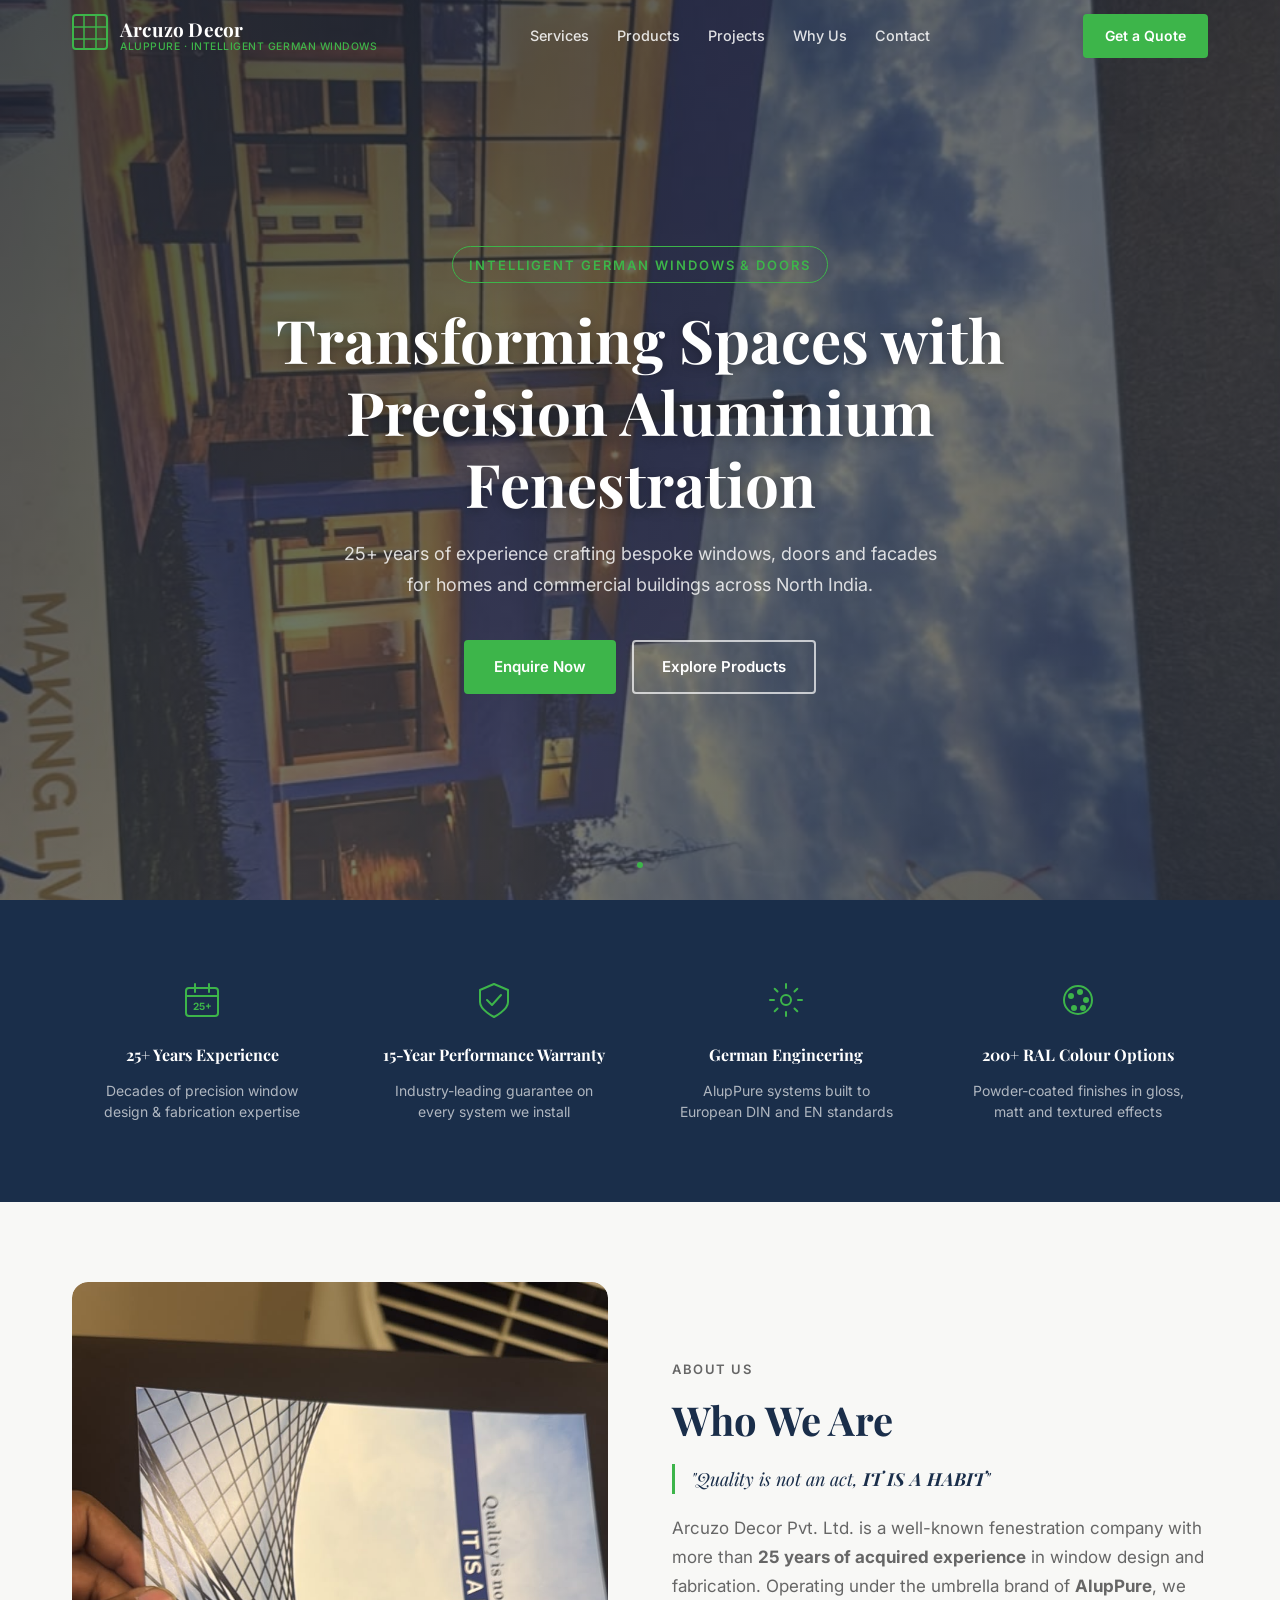
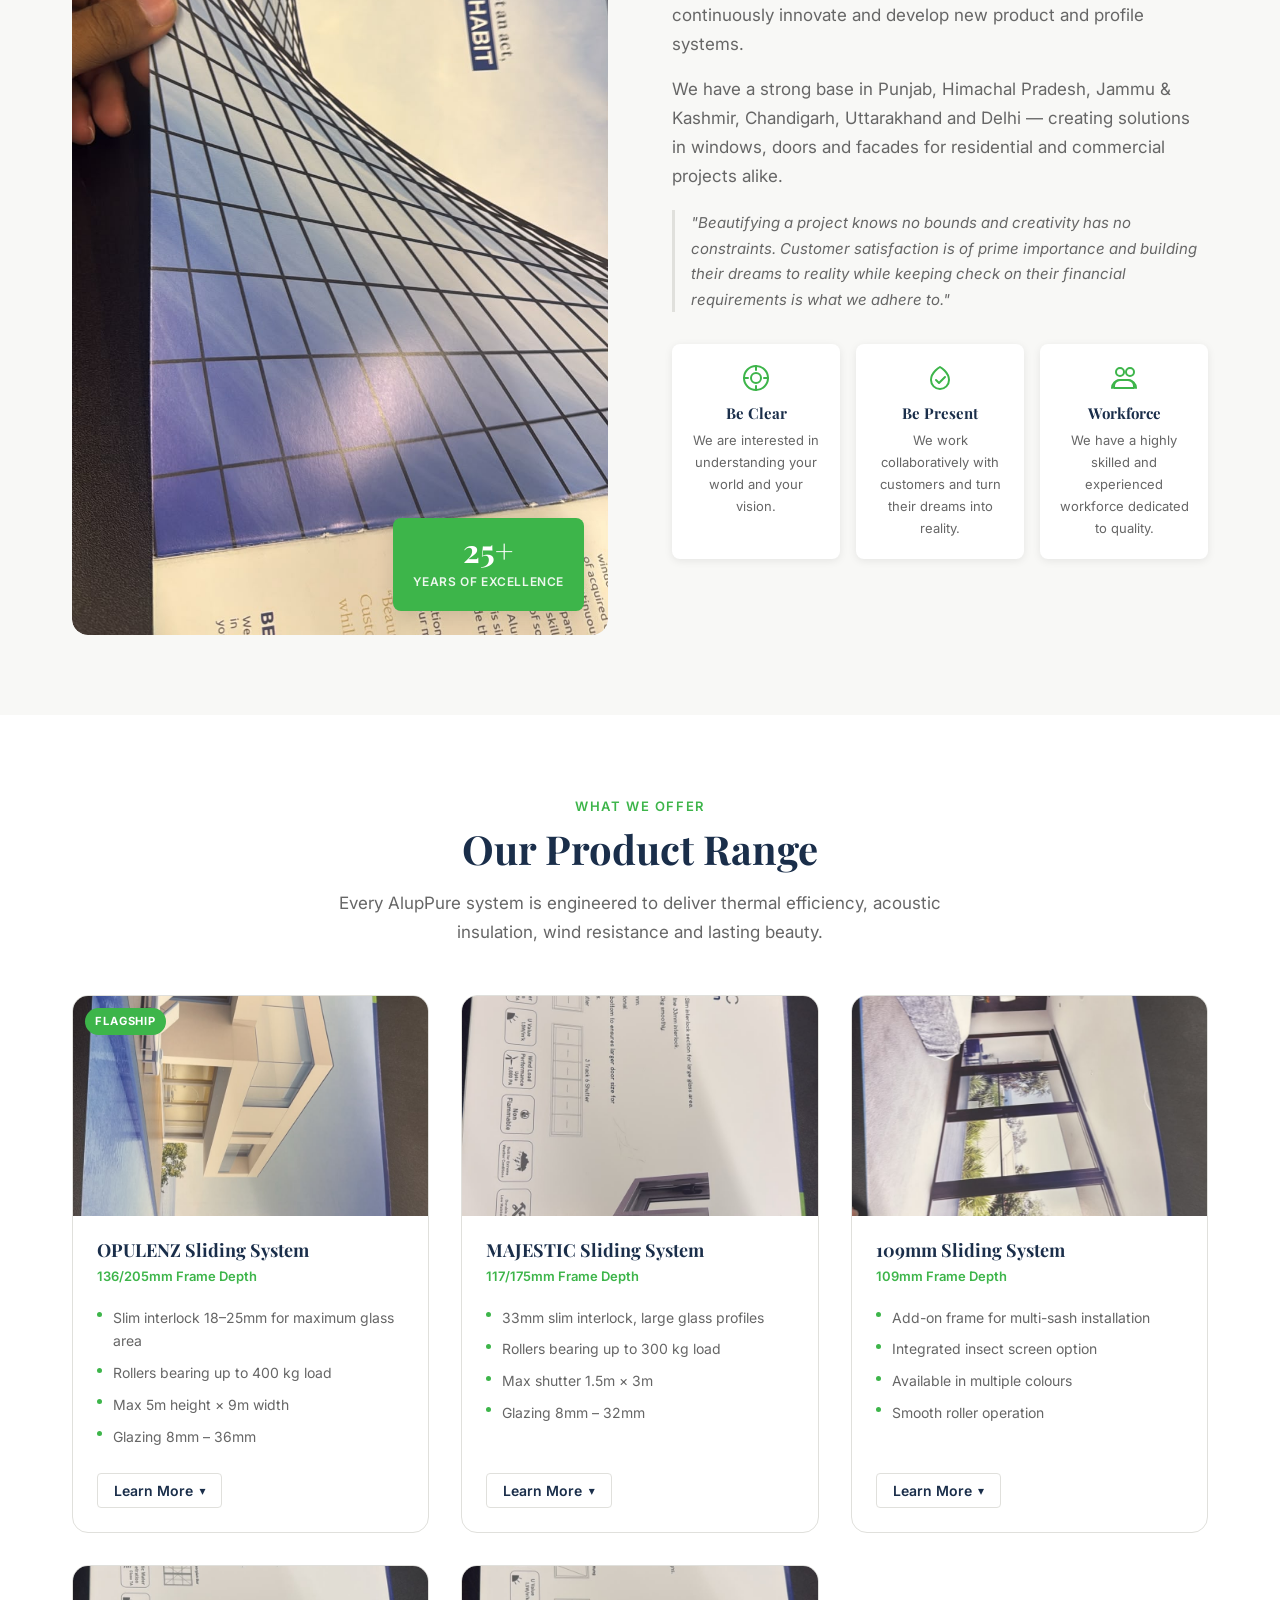
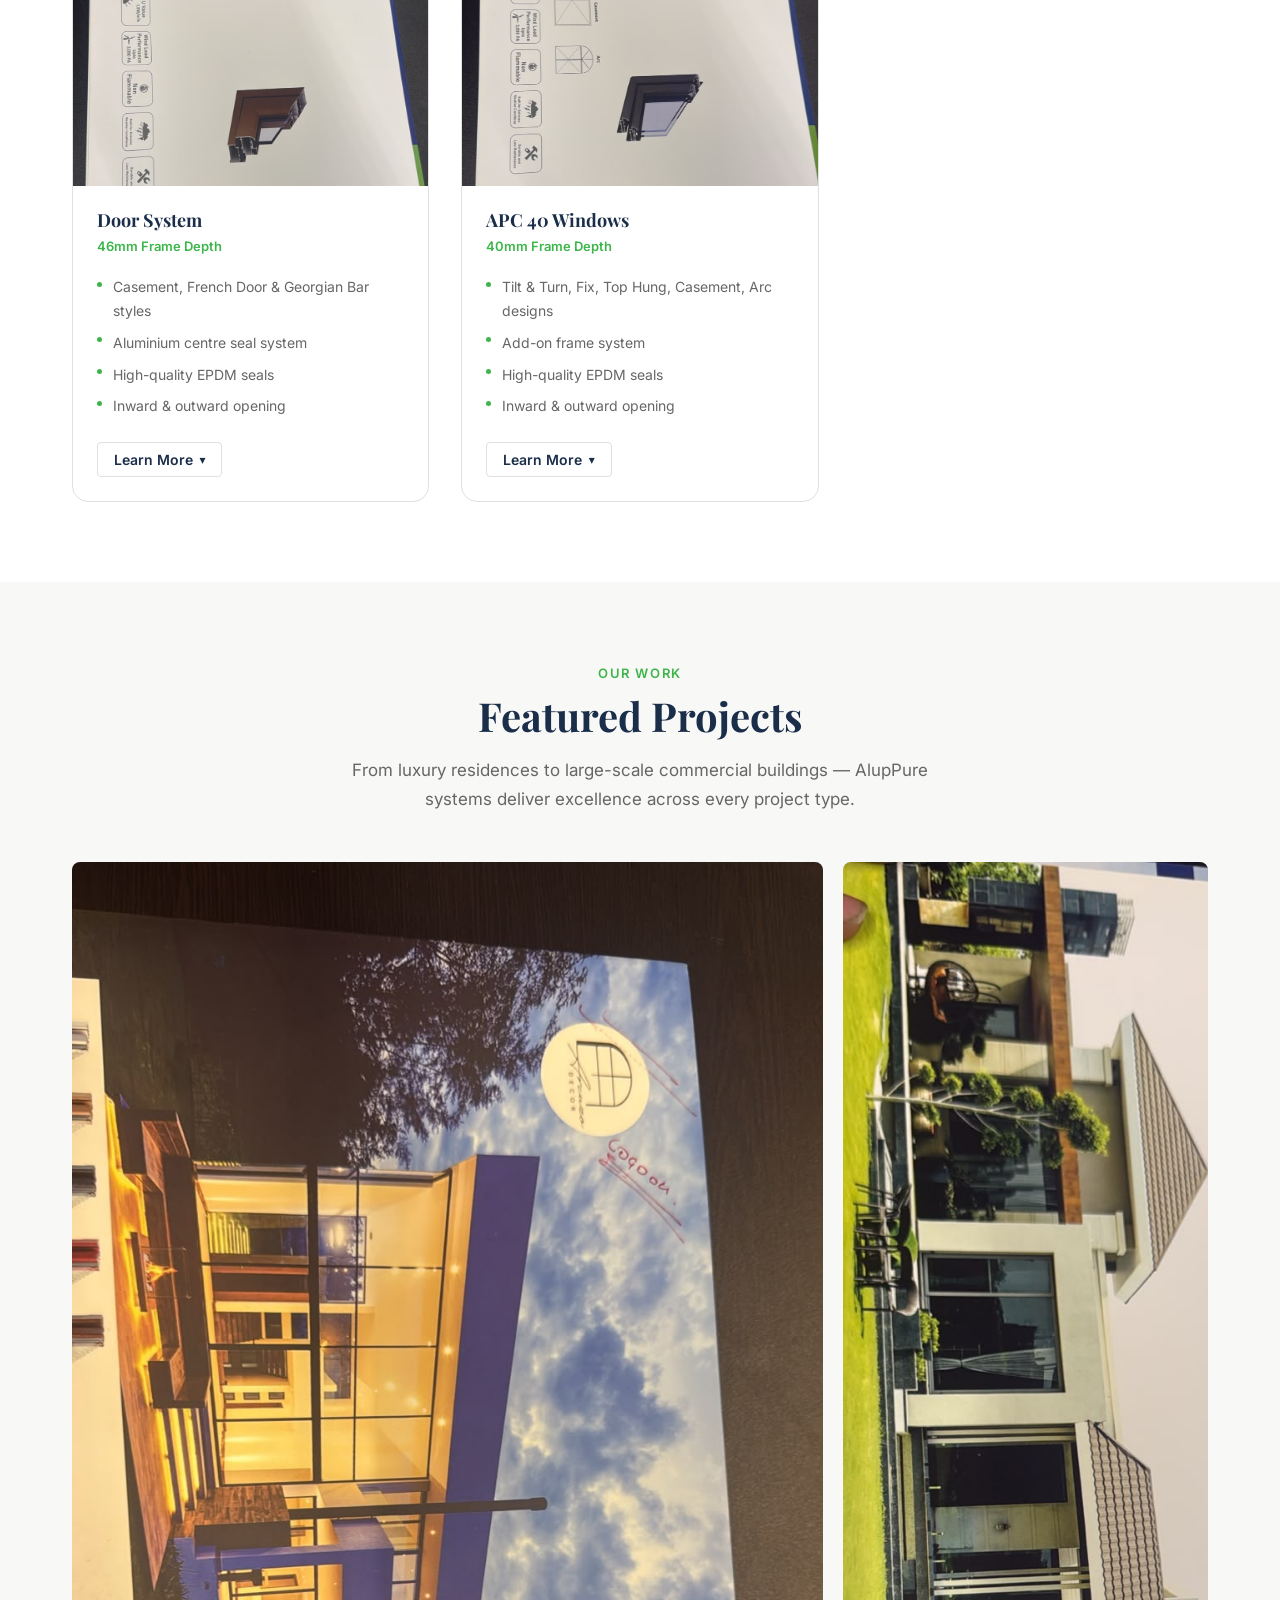
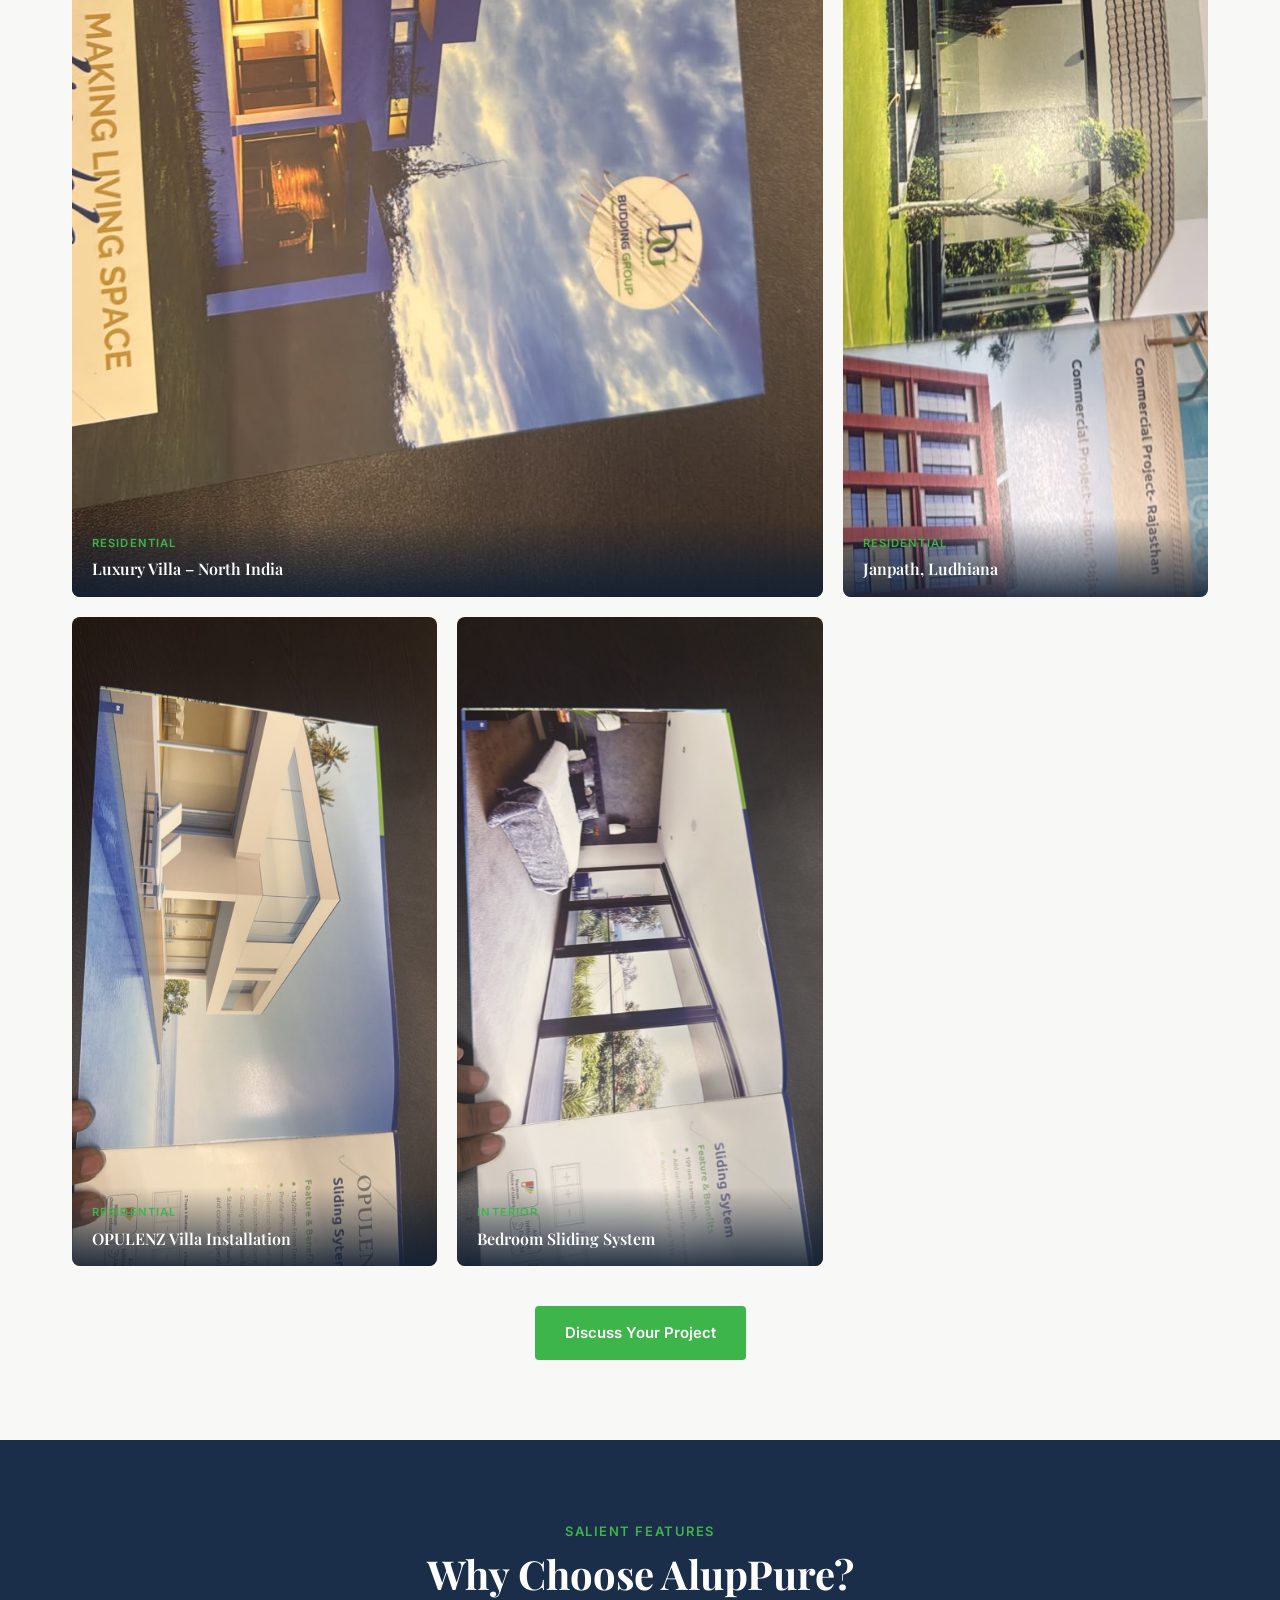
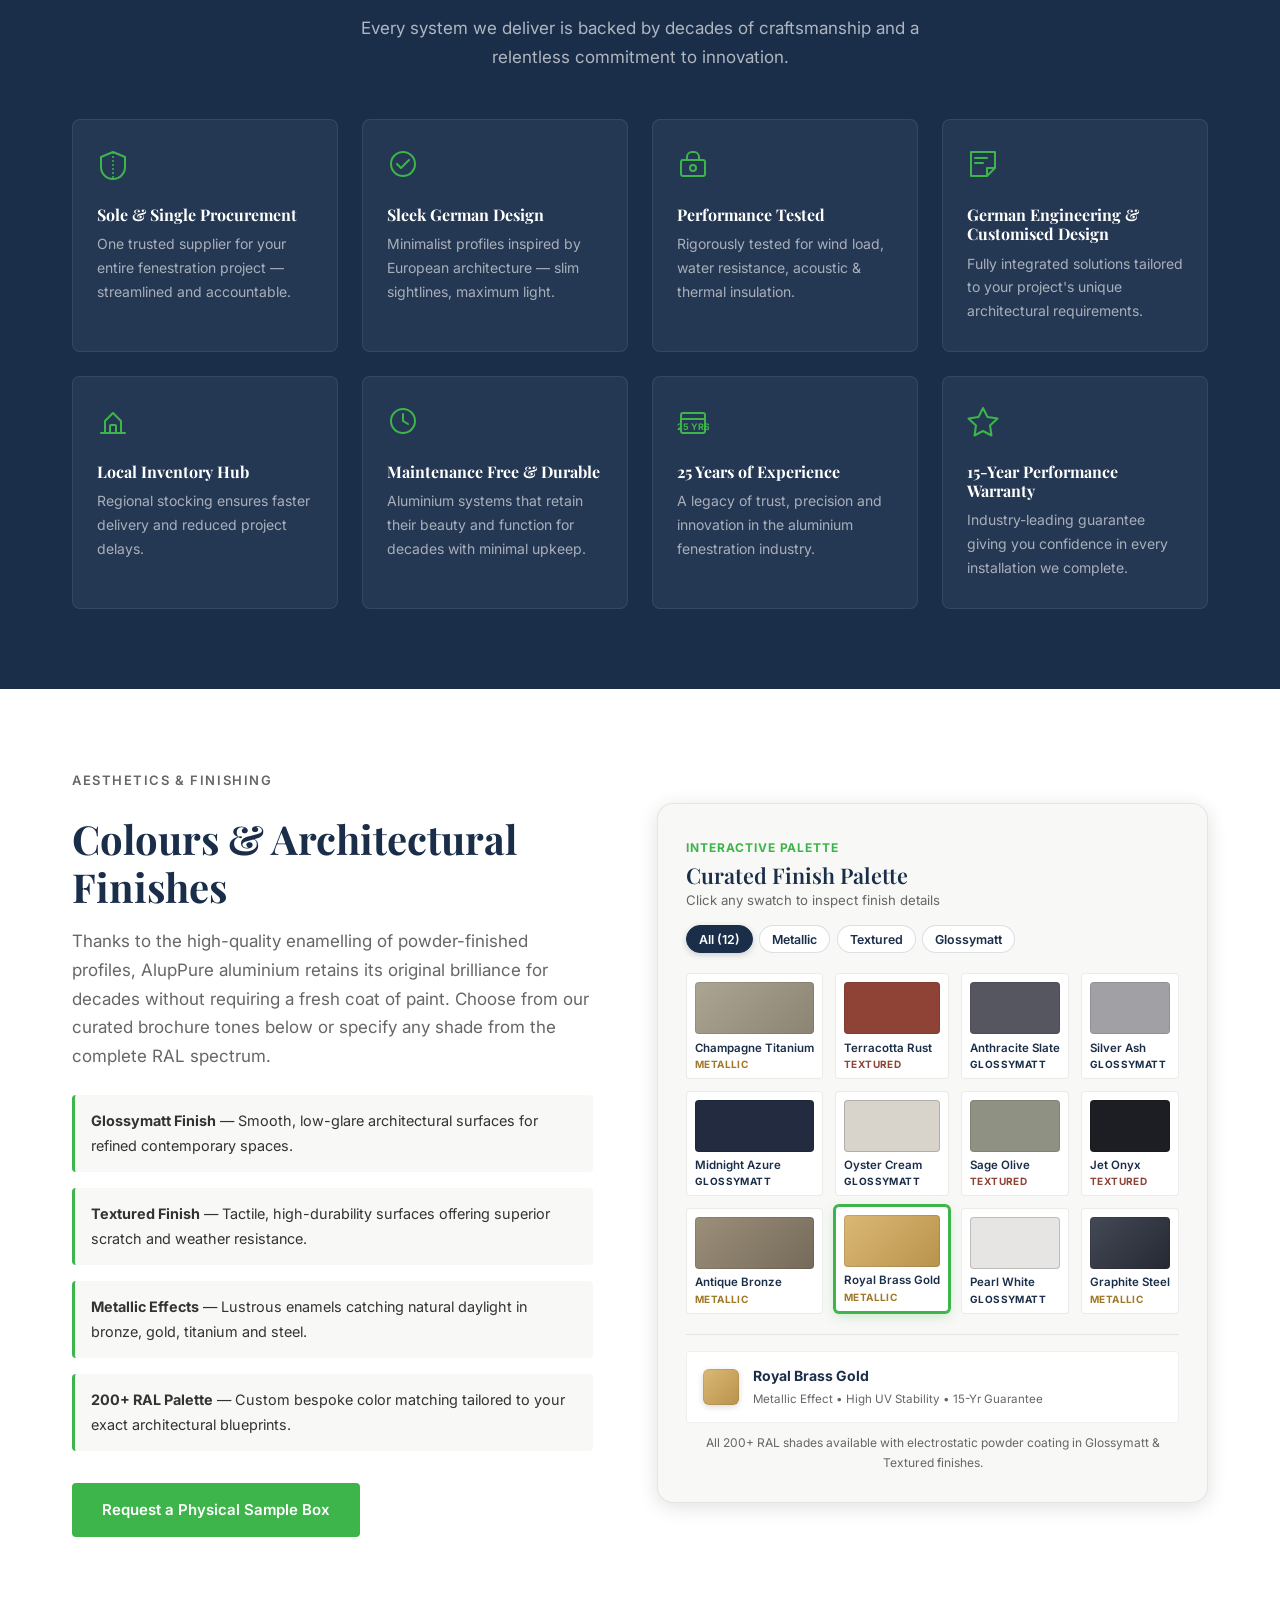
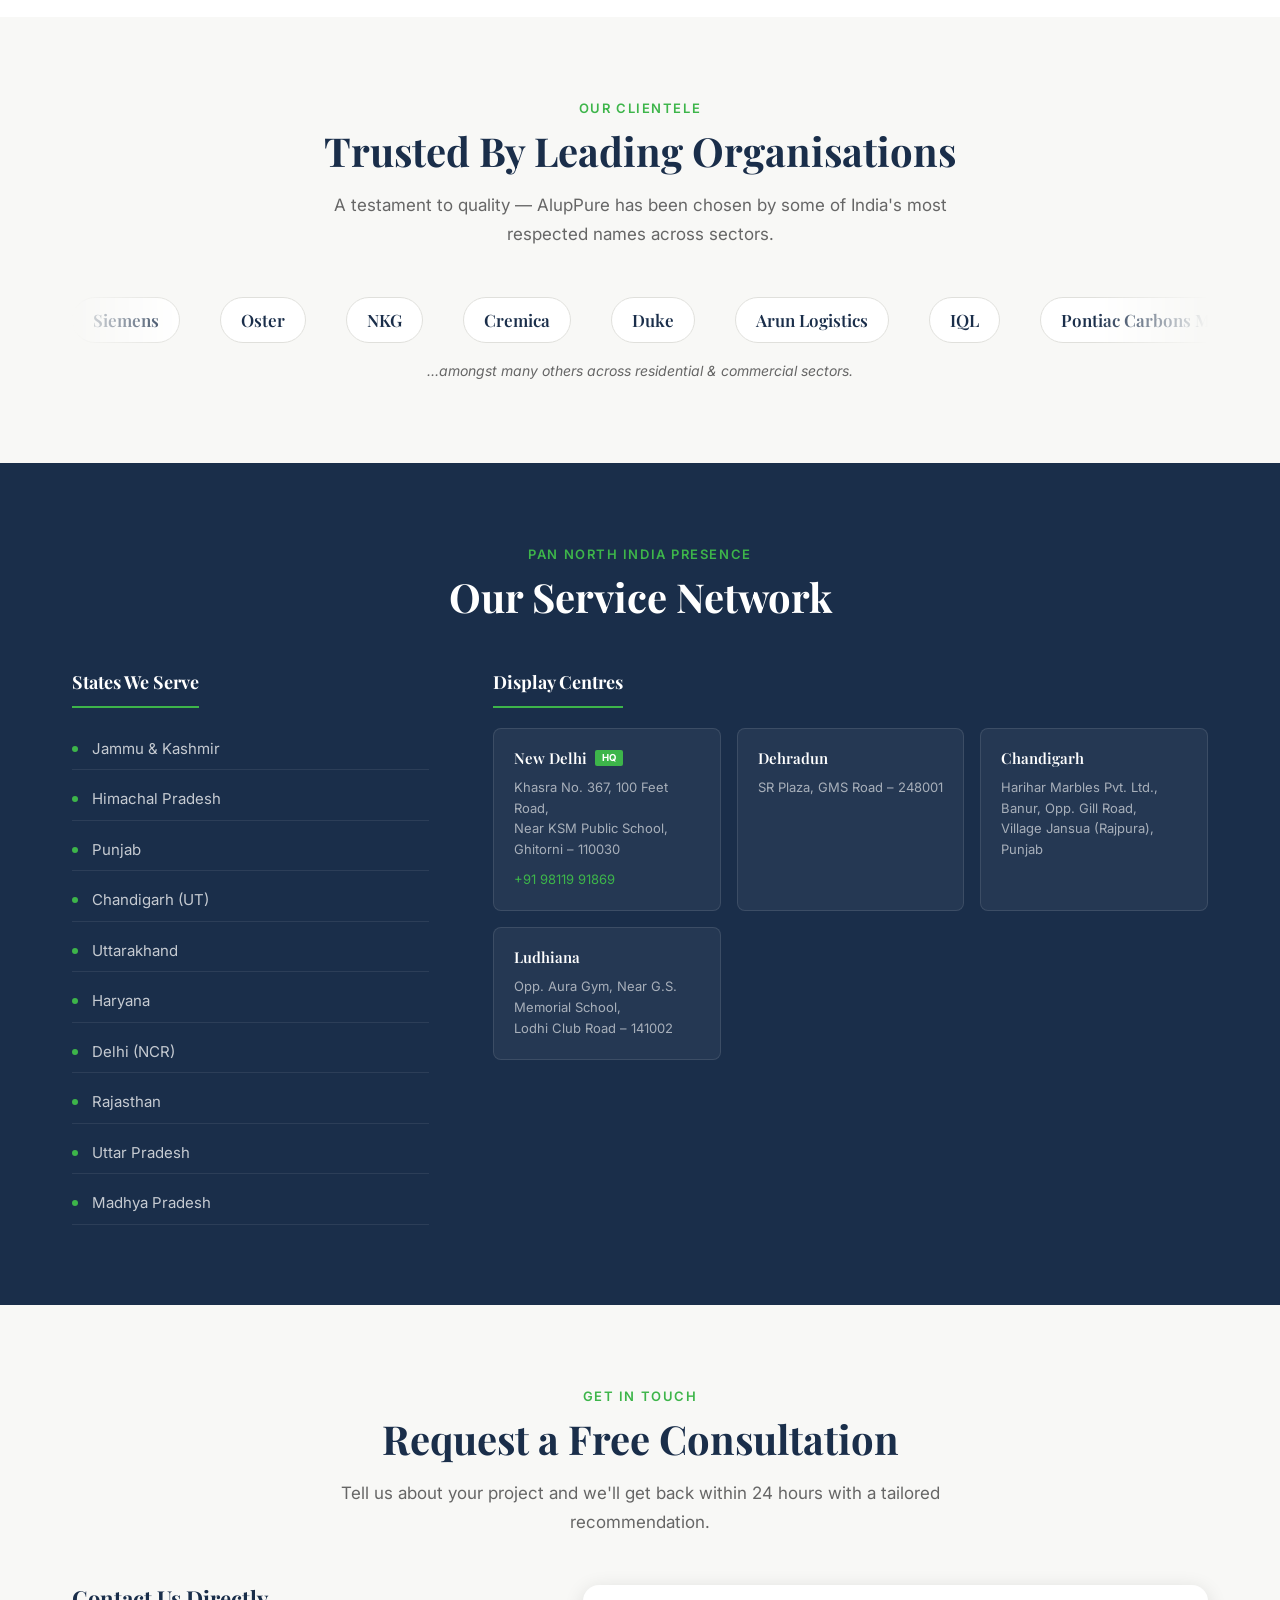
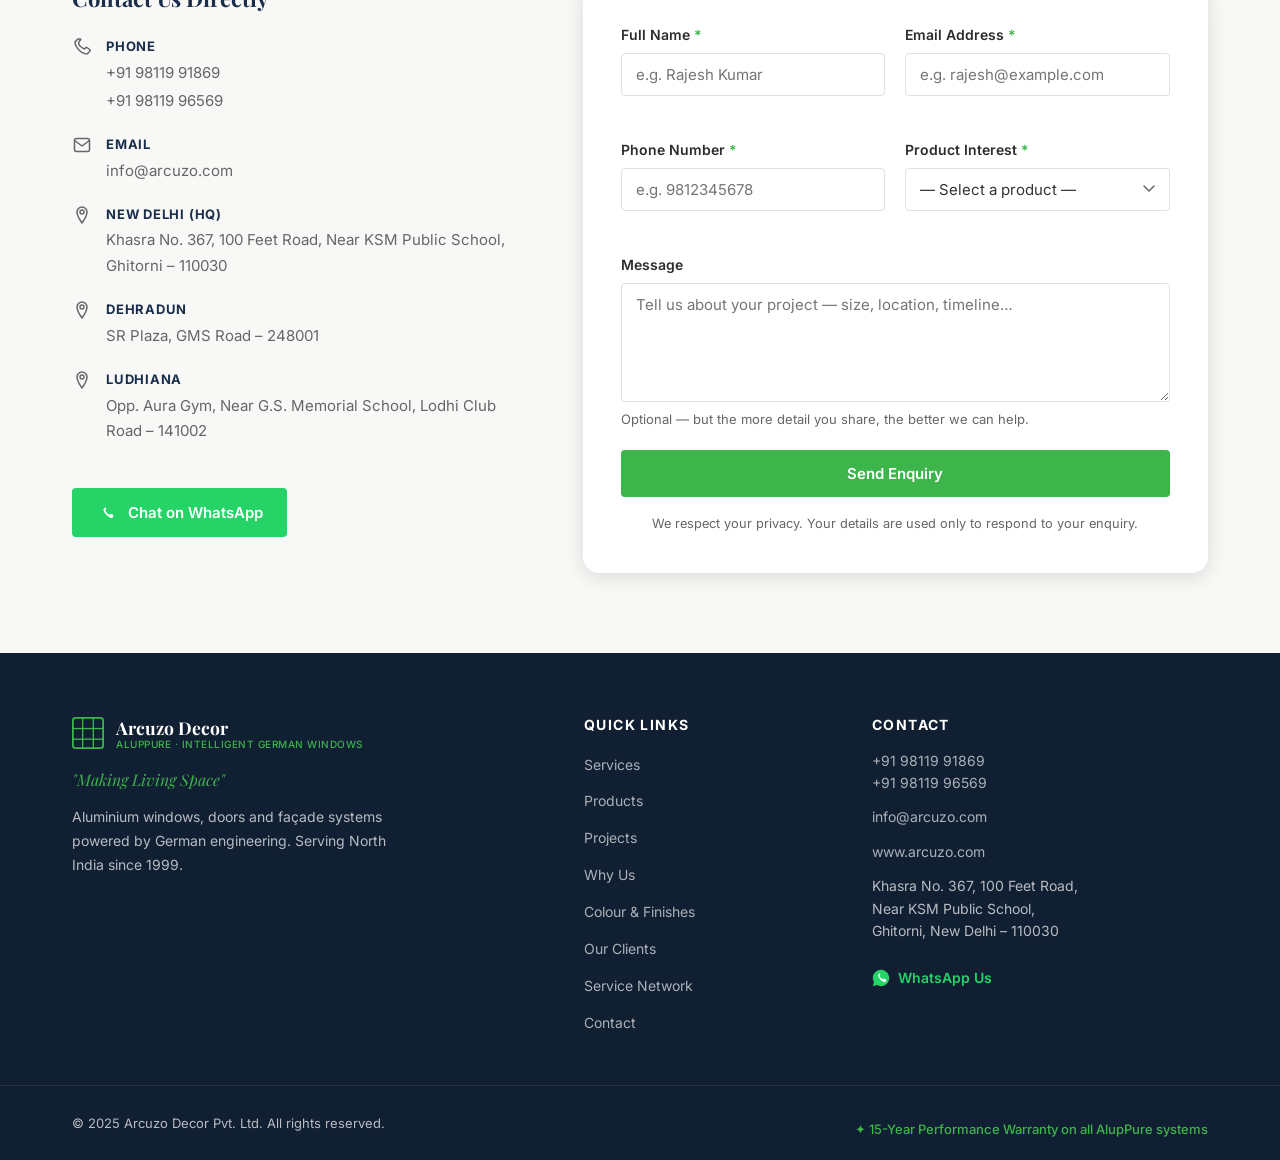
==== commit 310ea1ee: "improvements in UI/UX" ====
--- a/index.html
+++ b/index.html
@@ -501,106 +501,6 @@
       </div>
     </section>
 
-    <!-- ═══════════════════════════════ WHY US ════════════════════════════════ -->
-    <section id="why-us" aria-labelledby="why-us-heading">
-      <div class="container">
-        <p class="section-eyebrow text-center">Salient Features</p>
-        <h2 id="why-us-heading" class="text-center">Why Choose AlupPure?</h2>
-        <p class="section-intro text-center">
-          Every system we deliver is backed by decades of craftsmanship and a relentless
-          commitment to innovation.
-        </p>
-
-        <ul class="features-grid" role="list">
-          <li class="feature-card fade-in">
-            <div class="feature-icon" aria-hidden="true">
-              <svg width="32" height="32" viewBox="0 0 32 32" fill="none" xmlns="http://www.w3.org/2000/svg">
-                <path d="M16 4L4 9V19C4 25.63 9.37 31 16 31C22.63 31 28 25.63 28 19V9L16 4Z" stroke="currentColor" stroke-width="2" stroke-linejoin="round"/>
-                <line x1="16" y1="4" x2="16" y2="31" stroke="currentColor" stroke-width="1.5" stroke-dasharray="2 2"/>
-              </svg>
-            </div>
-            <h3>Sole &amp; Single Procurement</h3>
-            <p>One trusted supplier for your entire fenestration project — streamlined and accountable.</p>
-          </li>
-          <li class="feature-card fade-in">
-            <div class="feature-icon" aria-hidden="true">
-              <svg width="32" height="32" viewBox="0 0 32 32" fill="none" xmlns="http://www.w3.org/2000/svg">
-                <circle cx="16" cy="16" r="12" stroke="currentColor" stroke-width="2"/>
-                <path d="M10 16L14 20L22 12" stroke="currentColor" stroke-width="2" stroke-linecap="round" stroke-linejoin="round"/>
-              </svg>
-            </div>
-            <h3>Sleek German Design</h3>
-            <p>Minimalist profiles inspired by European architecture — slim sightlines, maximum light.</p>
-          </li>
-          <li class="feature-card fade-in">
-            <div class="feature-icon" aria-hidden="true">
-              <svg width="32" height="32" viewBox="0 0 32 32" fill="none" xmlns="http://www.w3.org/2000/svg">
-                <rect x="4" y="12" width="24" height="16" rx="2" stroke="currentColor" stroke-width="2"/>
-                <path d="M10 12V9C10 6.24 12.24 4 15 4H17C19.76 4 22 6.24 22 9V12" stroke="currentColor" stroke-width="2"/>
-                <circle cx="16" cy="20" r="3" stroke="currentColor" stroke-width="2"/>
-              </svg>
-            </div>
-            <h3>Performance Tested</h3>
-            <p>Rigorously tested for wind load, water resistance, acoustic &amp; thermal insulation.</p>
-          </li>
-          <li class="feature-card fade-in">
-            <div class="feature-icon" aria-hidden="true">
-              <svg width="32" height="32" viewBox="0 0 32 32" fill="none" xmlns="http://www.w3.org/2000/svg">
-                <path d="M28 20L20 28H4V4H28V20Z" stroke="currentColor" stroke-width="2" stroke-linejoin="round"/>
-                <path d="M20 28V20H28" stroke="currentColor" stroke-width="2" stroke-linejoin="round"/>
-                <line x1="8" y1="10" x2="20" y2="10" stroke="currentColor" stroke-width="2" stroke-linecap="round"/>
-                <line x1="8" y1="15" x2="16" y2="15" stroke="currentColor" stroke-width="2" stroke-linecap="round"/>
-              </svg>
-            </div>
-            <h3>German Engineering &amp; Customised Design</h3>
-            <p>Fully integrated solutions tailored to your project's unique architectural requirements.</p>
-          </li>
-          <li class="feature-card fade-in">
-            <div class="feature-icon" aria-hidden="true">
-              <svg width="32" height="32" viewBox="0 0 32 32" fill="none" xmlns="http://www.w3.org/2000/svg">
-                <path d="M8 28V16L16 8L24 16V28" stroke="currentColor" stroke-width="2" stroke-linejoin="round"/>
-                <rect x="13" y="20" width="6" height="8" rx="1" stroke="currentColor" stroke-width="2"/>
-                <path d="M4 28H28" stroke="currentColor" stroke-width="2" stroke-linecap="round"/>
-              </svg>
-            </div>
-            <h3>Local Inventory Hub</h3>
-            <p>Regional stocking ensures faster delivery and reduced project delays.</p>
-          </li>
-          <li class="feature-card fade-in">
-            <div class="feature-icon" aria-hidden="true">
-              <svg width="32" height="32" viewBox="0 0 32 32" fill="none" xmlns="http://www.w3.org/2000/svg">
-                <circle cx="16" cy="16" r="12" stroke="currentColor" stroke-width="2"/>
-                <polyline points="16,9 16,16 21,19" stroke="currentColor" stroke-width="2" stroke-linecap="round" stroke-linejoin="round"/>
-              </svg>
-            </div>
-            <h3>Maintenance Free &amp; Durable</h3>
-            <p>Aluminium systems that retain their beauty and function for decades with minimal upkeep.</p>
-          </li>
-          <li class="feature-card fade-in">
-            <div class="feature-icon" aria-hidden="true">
-              <svg width="32" height="32" viewBox="0 0 32 32" fill="none" xmlns="http://www.w3.org/2000/svg">
-                <rect x="4" y="8" width="24" height="20" rx="2" stroke="currentColor" stroke-width="2"/>
-                <line x1="4" y1="14" x2="28" y2="14" stroke="currentColor" stroke-width="2"/>
-                <text x="16" y="25" text-anchor="middle" font-size="9" font-weight="700" fill="currentColor">25 YRS</text>
-              </svg>
-            </div>
-            <h3>25 Years of Experience</h3>
-            <p>A legacy of trust, precision and innovation in the aluminium fenestration industry.</p>
-          </li>
-          <li class="feature-card fade-in">
-            <div class="feature-icon" aria-hidden="true">
-              <svg width="32" height="32" viewBox="0 0 32 32" fill="none" xmlns="http://www.w3.org/2000/svg">
-                <path d="M16 3L20.5 12L30.5 13.5L23 20.5L24.5 30.5L16 26L7.5 30.5L9 20.5L1.5 13.5L11.5 12Z" stroke="currentColor" stroke-width="2" stroke-linejoin="round"/>
-              </svg>
-            </div>
-            <h3>15-Year Performance Warranty</h3>
-            <p>Industry-leading guarantee giving you confidence in every installation we complete.</p>
-          </li>
-        </ul>
-
-      </div>
-    </section>
-
     <!-- ═══════════════════════════════ PROJECTS ══════════════════════════════ -->
     <section id="projects" aria-labelledby="projects-heading">
       <div class="container">
@@ -672,43 +572,378 @@
       </div>
     </section>
 
+    <!-- ═══════════════════════════════ WHY US ════════════════════════════════ -->
+    <section id="why-us" aria-labelledby="why-us-heading">
+      <div class="container">
+        <p class="section-eyebrow text-center">Salient Features</p>
+        <h2 id="why-us-heading" class="text-center">Why Choose AlupPure?</h2>
+        <p class="section-intro text-center">
+          Every system we deliver is backed by decades of craftsmanship and a relentless
+          commitment to innovation.
+        </p>
+
+        <ul class="features-grid" role="list">
+          <li class="feature-card fade-in">
+            <div class="feature-icon" aria-hidden="true">
+              <svg width="32" height="32" viewBox="0 0 32 32" fill="none" xmlns="http://www.w3.org/2000/svg">
+                <path d="M16 4L4 9V19C4 25.63 9.37 31 16 31C22.63 31 28 25.63 28 19V9L16 4Z" stroke="currentColor" stroke-width="2" stroke-linejoin="round"/>
+                <line x1="16" y1="4" x2="16" y2="31" stroke="currentColor" stroke-width="1.5" stroke-dasharray="2 2"/>
+              </svg>
+            </div>
+            <h3>Sole &amp; Single Procurement</h3>
+            <p>One trusted supplier for your entire fenestration project — streamlined and accountable.</p>
+          </li>
+          <li class="feature-card fade-in">
+            <div class="feature-icon" aria-hidden="true">
+              <svg width="32" height="32" viewBox="0 0 32 32" fill="none" xmlns="http://www.w3.org/2000/svg">
+                <circle cx="16" cy="16" r="12" stroke="currentColor" stroke-width="2"/>
+                <path d="M10 16L14 20L22 12" stroke="currentColor" stroke-width="2" stroke-linecap="round" stroke-linejoin="round"/>
+              </svg>
+            </div>
+            <h3>Sleek German Design</h3>
+            <p>Minimalist profiles inspired by European architecture — slim sightlines, maximum light.</p>
+          </li>
+          <li class="feature-card fade-in">
+            <div class="feature-icon" aria-hidden="true">
+              <svg width="32" height="32" viewBox="0 0 32 32" fill="none" xmlns="http://www.w3.org/2000/svg">
+                <rect x="4" y="12" width="24" height="16" rx="2" stroke="currentColor" stroke-width="2"/>
+                <path d="M10 12V9C10 6.24 12.24 4 15 4H17C19.76 4 22 6.24 22 9V12" stroke="currentColor" stroke-width="2"/>
+                <circle cx="16" cy="20" r="3" stroke="currentColor" stroke-width="2"/>
+              </svg>
+            </div>
+            <h3>Performance Tested</h3>
+            <p>Rigorously tested for wind load, water resistance, acoustic &amp; thermal insulation.</p>
+          </li>
+          <li class="feature-card fade-in">
+            <div class="feature-icon" aria-hidden="true">
+              <svg width="32" height="32" viewBox="0 0 32 32" fill="none" xmlns="http://www.w3.org/2000/svg">
+                <path d="M28 20L20 28H4V4H28V20Z" stroke="currentColor" stroke-width="2" stroke-linejoin="round"/>
+                <path d="M20 28V20H28" stroke="currentColor" stroke-width="2" stroke-linejoin="round"/>
+                <line x1="8" y1="10" x2="20" y2="10" stroke="currentColor" stroke-width="2" stroke-linecap="round"/>
+                <line x1="8" y1="15" x2="16" y2="15" stroke="currentColor" stroke-width="2" stroke-linecap="round"/>
+              </svg>
+            </div>
+            <h3>German Engineering &amp; Customised Design</h3>
+            <p>Fully integrated solutions tailored to your project's unique architectural requirements.</p>
+          </li>
+          <li class="feature-card fade-in">
+            <div class="feature-icon" aria-hidden="true">
+              <svg width="32" height="32" viewBox="0 0 32 32" fill="none" xmlns="http://www.w3.org/2000/svg">
+                <path d="M8 28V16L16 8L24 16V28" stroke="currentColor" stroke-width="2" stroke-linejoin="round"/>
+                <rect x="13" y="20" width="6" height="8" rx="1" stroke="currentColor" stroke-width="2"/>
+                <path d="M4 28H28" stroke="currentColor" stroke-width="2" stroke-linecap="round"/>
+              </svg>
+            </div>
+            <h3>Local Inventory Hub</h3>
+            <p>Regional stocking ensures faster delivery and reduced project delays.</p>
+          </li>
+          <li class="feature-card fade-in">
+            <div class="feature-icon" aria-hidden="true">
+              <svg width="32" height="32" viewBox="0 0 32 32" fill="none" xmlns="http://www.w3.org/2000/svg">
+                <circle cx="16" cy="16" r="12" stroke="currentColor" stroke-width="2"/>
+                <polyline points="16,9 16,16 21,19" stroke="currentColor" stroke-width="2" stroke-linecap="round" stroke-linejoin="round"/>
+              </svg>
+            </div>
+            <h3>Maintenance Free &amp; Durable</h3>
+            <p>Aluminium systems that retain their beauty and function for decades with minimal upkeep.</p>
+          </li>
+          <li class="feature-card fade-in">
+            <div class="feature-icon" aria-hidden="true">
+              <svg width="32" height="32" viewBox="0 0 32 32" fill="none" xmlns="http://www.w3.org/2000/svg">
+                <rect x="4" y="8" width="24" height="20" rx="2" stroke="currentColor" stroke-width="2"/>
+                <line x1="4" y1="14" x2="28" y2="14" stroke="currentColor" stroke-width="2"/>
+                <text x="16" y="25" text-anchor="middle" font-size="9" font-weight="700" fill="currentColor">25 YRS</text>
+              </svg>
+            </div>
+            <h3>25 Years of Experience</h3>
+            <p>A legacy of trust, precision and innovation in the aluminium fenestration industry.</p>
+          </li>
+          <li class="feature-card fade-in">
+            <div class="feature-icon" aria-hidden="true">
+              <svg width="32" height="32" viewBox="0 0 32 32" fill="none" xmlns="http://www.w3.org/2000/svg">
+                <path d="M16 3L20.5 12L30.5 13.5L23 20.5L24.5 30.5L16 26L7.5 30.5L9 20.5L1.5 13.5L11.5 12Z" stroke="currentColor" stroke-width="2" stroke-linejoin="round"/>
+              </svg>
+            </div>
+            <h3>15-Year Performance Warranty</h3>
+            <p>Industry-leading guarantee giving you confidence in every installation we complete.</p>
+          </li>
+        </ul>
+
+      </div>
+    </section>
+
     <!-- ═══════════════════════════ COLOUR &amp; FINISHES ════════════════════════ -->
     <section id="finishes" aria-labelledby="finishes-heading">
       <div class="container finishes-grid">
 
         <div class="finishes-content fade-in">
           <p class="section-eyebrow">Aesthetics &amp; Finishing</p>
-          <h2 id="finishes-heading">Colours &amp; Finishes</h2>
+          <h2 id="finishes-heading">Colours &amp; Architectural Finishes</h2>
           <p>
-            Every AlupPure profile is powder-coated using electrostatic spray technology,
-            delivering a flawless, durable finish that resists UV fading, corrosion and
-            weathering.
+            Thanks to the high-quality enamelling of powder-finished profiles, AlupPure aluminium
+            retains its original brilliance for decades without requiring a fresh coat of paint.
+            Choose from our curated brochure tones below or specify any shade from the complete RAL spectrum.
           </p>
           <ul class="finishes-list">
             <li>
-              <strong>Gloss &amp; Matt Powder Coating</strong> — Smooth, premium-feel surfaces for contemporary interiors
+              <strong>Glossymatt Finish</strong> — Smooth, low-glare architectural surfaces for refined contemporary spaces.
             </li>
             <li>
-              <strong>Textured Finish</strong> — Tactile surfaces ideal for rustic or industrial aesthetics
+              <strong>Textured Finish</strong> — Tactile, high-durability surfaces offering superior scratch and weather resistance.
             </li>
             <li>
-              <strong>RAL Palette — 200+ Colours</strong> — Exact colour matching to your architectural specification
+              <strong>Metallic Effects</strong> — Lustrous enamels catching natural daylight in bronze, gold, titanium and steel.
             </li>
             <li>
-              <strong>Metallic Effects</strong> — Brushed silver, champagne, bronze and bespoke metallic tones
+              <strong>200+ RAL Palette</strong> — Custom bespoke color matching tailored to your exact architectural blueprints.
             </li>
           </ul>
-          <a href="#contact" class="btn btn-primary">Request a Colour Sample</a>
+          <a href="#contact" class="btn btn-primary">Request a Physical Sample Box</a>
         </div>
 
-        <div class="finishes-image fade-in">
-          <img
-            src="assets/images/colour-finishes.jpeg"
-            alt="AlupPure colour swatches showing RAL palette options in gloss, matt and textured finishes"
-            width="600"
-            height="480"
-            loading="lazy"
-          />
+        <div class="palette-showcase fade-in" id="palette-showcase">
+          <div class="palette-header">
+            <div>
+              <span class="palette-eyebrow">Interactive Palette</span>
+              <h3 class="palette-heading">Curated Finish Palette</h3>
+              <p class="palette-subtext">Click any swatch to inspect finish details</p>
+            </div>
+            <div class="palette-filters" role="tablist" aria-label="Filter finishes">
+              <button type="button" class="palette-filter-btn active" data-filter="all">All (12)</button>
+              <button type="button" class="palette-filter-btn" data-filter="metallic">Metallic</button>
+              <button type="button" class="palette-filter-btn" data-filter="textured">Textured</button>
+              <button type="button" class="palette-filter-btn" data-filter="glossymatt">Glossymatt</button>
+            </div>
+          </div>
+
+          <div class="swatches-grid" role="list">
+            <!-- 1. Champagne Titanium -->
+            <button
+              type="button"
+              class="swatch-card"
+              data-category="metallic"
+              data-name="Champagne Titanium"
+              data-finish="Metallic Effect"
+              data-desc="Warm brushed champagne titanium finish with subtle metallic sheen"
+              data-bg="linear-gradient(135deg, #ada594 0%, #8c8473 100%)"
+              aria-label="Champagne Titanium - Metallic Effect"
+            >
+              <div class="swatch-color" style="background: linear-gradient(135deg, #ada594 0%, #8c8473 100%);"></div>
+              <div class="swatch-info">
+                <span class="swatch-name">Champagne Titanium</span>
+                <span class="swatch-tag tag-metallic">Metallic</span>
+              </div>
+            </button>
+
+            <!-- 2. Terracotta Rust -->
+            <button
+              type="button"
+              class="swatch-card"
+              data-category="textured"
+              data-name="Terracotta Rust"
+              data-finish="Textured Finish"
+              data-desc="Earthy kiln-fired terracotta red tone with matte tactile texture"
+              data-bg="#8E4336"
+              aria-label="Terracotta Rust - Textured Finish"
+            >
+              <div class="swatch-color" style="background-color: #8E4336;"></div>
+              <div class="swatch-info">
+                <span class="swatch-name">Terracotta Rust</span>
+                <span class="swatch-tag tag-textured">Textured</span>
+              </div>
+            </button>
+
+            <!-- 3. Anthracite Slate -->
+            <button
+              type="button"
+              class="swatch-card"
+              data-category="glossymatt"
+              data-name="Anthracite Slate"
+              data-finish="Glossymatt (RAL 7016)"
+              data-desc="Deep architectural neutral slate — the signature modern fenestration tone"
+              data-bg="#555660"
+              aria-label="Anthracite Slate - Glossymatt (RAL 7016)"
+            >
+              <div class="swatch-color" style="background-color: #555660;"></div>
+              <div class="swatch-info">
+                <span class="swatch-name">Anthracite Slate</span>
+                <span class="swatch-tag tag-glossymatt">Glossymatt</span>
+              </div>
+            </button>
+
+            <!-- 4. Silver Ash -->
+            <button
+              type="button"
+              class="swatch-card"
+              data-category="glossymatt"
+              data-name="Silver Ash"
+              data-finish="Glossymatt (RAL 7035)"
+              data-desc="Cool contemporary light silver grey for airy minimalist spaces"
+              data-bg="#A0A0A5"
+              aria-label="Silver Ash - Glossymatt (RAL 7035)"
+            >
+              <div class="swatch-color" style="background-color: #A0A0A5;"></div>
+              <div class="swatch-info">
+                <span class="swatch-name">Silver Ash</span>
+                <span class="swatch-tag tag-glossymatt">Glossymatt</span>
+              </div>
+            </button>
+
+            <!-- 5. Midnight Azure -->
+            <button
+              type="button"
+              class="swatch-card"
+              data-category="glossymatt"
+              data-name="Midnight Azure"
+              data-finish="Glossymatt (RAL 5003)"
+              data-desc="Prestigious deep nautical sapphire blue with satin reflectivity"
+              data-bg="#232B40"
+              aria-label="Midnight Azure - Glossymatt (RAL 5003)"
+            >
+              <div class="swatch-color" style="background-color: #232B40;"></div>
+              <div class="swatch-info">
+                <span class="swatch-name">Midnight Azure</span>
+                <span class="swatch-tag tag-glossymatt">Glossymatt</span>
+              </div>
+            </button>
+
+            <!-- 6. Oyster Cream -->
+            <button
+              type="button"
+              class="swatch-card"
+              data-category="glossymatt"
+              data-name="Oyster Cream"
+              data-finish="Glossymatt (RAL 1013)"
+              data-desc="Soft muted cream with warm stone undertones"
+              data-bg="#D8D3CB"
+              aria-label="Oyster Cream - Glossymatt (RAL 1013)"
+            >
+              <div class="swatch-color swatch-color--light" style="background-color: #D8D3CB;"></div>
+              <div class="swatch-info">
+                <span class="swatch-name">Oyster Cream</span>
+                <span class="swatch-tag tag-glossymatt">Glossymatt</span>
+              </div>
+            </button>
+
+            <!-- 7. Sage Olive -->
+            <button
+              type="button"
+              class="swatch-card"
+              data-category="textured"
+              data-name="Sage Olive"
+              data-finish="Textured (RAL 7002)"
+              data-desc="Subdued organic olive khaki blending harmoniously with landscape foliage"
+              data-bg="#8F9282"
+              aria-label="Sage Olive - Textured (RAL 7002)"
+            >
+              <div class="swatch-color" style="background-color: #8F9282;"></div>
+              <div class="swatch-info">
+                <span class="swatch-name">Sage Olive</span>
+                <span class="swatch-tag tag-textured">Textured</span>
+              </div>
+            </button>
+
+            <!-- 8. Jet Onyx -->
+            <button
+              type="button"
+              class="swatch-card"
+              data-category="textured"
+              data-name="Jet Onyx"
+              data-finish="Textured (RAL 9005)"
+              data-desc="Ultra-matte textured black providing crisp high-contrast frame definition"
+              data-bg="#1C1E23"
+              aria-label="Jet Onyx - Textured (RAL 9005)"
+            >
+              <div class="swatch-color" style="background-color: #1C1E23;"></div>
+              <div class="swatch-info">
+                <span class="swatch-name">Jet Onyx</span>
+                <span class="swatch-tag tag-textured">Textured</span>
+              </div>
+            </button>
+
+            <!-- 9. Antique Bronze -->
+            <button
+              type="button"
+              class="swatch-card"
+              data-category="metallic"
+              data-name="Antique Bronze"
+              data-finish="Metallic Effect"
+              data-desc="Deep aged bronze with refined architectural luster"
+              data-bg="linear-gradient(135deg, #9c907b 0%, #756a59 100%)"
+              aria-label="Antique Bronze - Metallic Effect"
+            >
+              <div class="swatch-color" style="background: linear-gradient(135deg, #9c907b 0%, #756a59 100%);"></div>
+              <div class="swatch-info">
+                <span class="swatch-name">Antique Bronze</span>
+                <span class="swatch-tag tag-metallic">Metallic</span>
+              </div>
+            </button>
+
+            <!-- 10. Royal Brass Gold -->
+            <button
+              type="button"
+              class="swatch-card active"
+              data-category="metallic"
+              data-name="Royal Brass Gold"
+              data-finish="Metallic Effect"
+              data-desc="Opulent pale champagne gold with radiant metallic particle dispersion"
+              data-bg="linear-gradient(135deg, #dbb875 0%, #b8934d 100%)"
+              aria-label="Royal Brass Gold - Metallic Effect"
+            >
+              <div class="swatch-color" style="background: linear-gradient(135deg, #dbb875 0%, #b8934d 100%);"></div>
+              <div class="swatch-info">
+                <span class="swatch-name">Royal Brass Gold</span>
+                <span class="swatch-tag tag-metallic">Metallic</span>
+              </div>
+            </button>
+
+            <!-- 11. Pearl White -->
+            <button
+              type="button"
+              class="swatch-card"
+              data-category="glossymatt"
+              data-name="Pearl White"
+              data-finish="Glossymatt (RAL 9016)"
+              data-desc="Crisp high-reflective traffic white with silky satin protection"
+              data-bg="#E6E5E3"
+              aria-label="Pearl White - Glossymatt (RAL 9016)"
+            >
+              <div class="swatch-color swatch-color--light" style="background-color: #E6E5E3;"></div>
+              <div class="swatch-info">
+                <span class="swatch-name">Pearl White</span>
+                <span class="swatch-tag tag-glossymatt">Glossymatt</span>
+              </div>
+            </button>
+
+            <!-- 12. Graphite Steel -->
+            <button
+              type="button"
+              class="swatch-card"
+              data-category="metallic"
+              data-name="Graphite Steel"
+              data-finish="Metallic Effect"
+              data-desc="Deep charcoal steel with micro-metallic sparkle for high-end facades"
+              data-bg="linear-gradient(135deg, #434956 0%, #252932 100%)"
+              aria-label="Graphite Steel - Metallic Effect"
+            >
+              <div class="swatch-color" style="background: linear-gradient(135deg, #434956 0%, #252932 100%);"></div>
+              <div class="swatch-info">
+                <span class="swatch-name">Graphite Steel</span>
+                <span class="swatch-tag tag-metallic">Metallic</span>
+              </div>
+            </button>
+          </div>
+
+          <div class="palette-footer">
+            <div class="palette-preview-bar">
+              <div class="preview-chip" id="palette-preview-chip" style="background: linear-gradient(135deg, #dbb875 0%, #b8934d 100%);"></div>
+              <div class="preview-details">
+                <div class="preview-name" id="palette-preview-name">Royal Brass Gold</div>
+                <div class="preview-meta" id="palette-preview-meta">Metallic Effect &bull; High UV Stability &bull; 15-Yr Guarantee</div>
+              </div>
+            </div>
+            <p class="palette-note">All 200+ RAL shades available with electrostatic powder coating in Glossymatt &amp; Textured finishes.</p>
+          </div>
         </div>
 
       </div>
--- a/css/style.css
+++ b/css/style.css
@@ -940,11 +940,230 @@
   color: var(--text);
 }
 
-.finishes-image img {
+/* ── FINISHES PALETTE SHOWCASE ──────────────────────────────── */
+.palette-showcase {
+  background: var(--off-white);
+  border: 1px solid rgba(0, 0, 0, 0.08);
   border-radius: var(--radius-lg);
-  box-shadow: var(--shadow-lg);
+  padding: 1.75rem;
+  box-shadow: var(--shadow-md);
+  position: relative;
+}
+
+.palette-header {
+  display: flex;
+  flex-direction: column;
+  gap: 0.875rem;
+  margin-bottom: 1.25rem;
+}
+
+.palette-eyebrow {
+  font-size: 0.75rem;
+  font-weight: 700;
+  text-transform: uppercase;
+  letter-spacing: 0.08em;
+  color: var(--green);
+}
+
+.palette-heading {
+  font-family: 'Playfair Display', serif;
+  font-size: 1.35rem;
+  font-weight: 600;
+  color: var(--navy);
+  margin-top: 0.15rem;
+}
+
+.palette-subtext {
+  font-size: 0.825rem;
+  color: var(--text-muted);
+}
+
+.palette-filters {
+  display: flex;
+  flex-wrap: wrap;
+  gap: 0.4rem;
+}
+
+.palette-filter-btn {
+  appearance: none;
+  border: 1px solid rgba(26, 46, 74, 0.15);
+  background: var(--white);
+  color: var(--navy);
+  font-family: 'Inter', sans-serif;
+  font-size: 0.775rem;
+  font-weight: 600;
+  padding: 0.35rem 0.75rem;
+  border-radius: 999px;
+  cursor: pointer;
+  transition: all 0.2s ease;
+}
+
+.palette-filter-btn:hover {
+  background: var(--navy);
+  color: var(--white);
+  border-color: var(--navy);
+}
+
+.palette-filter-btn.active {
+  background: var(--navy);
+  color: var(--white);
+  border-color: var(--navy);
+  box-shadow: 0 2px 6px rgba(26, 46, 74, 0.2);
+}
+
+.swatches-grid {
+  display: grid;
+  grid-template-columns: repeat(4, 1fr);
+  gap: 0.75rem;
+  margin-bottom: 1.25rem;
+}
+
+.swatch-card {
+  appearance: none;
+  background: var(--white);
+  border: 1.5px solid rgba(0, 0, 0, 0.08);
+  border-radius: var(--radius-sm);
+  padding: 0.5rem;
+  display: flex;
+  flex-direction: column;
+  cursor: pointer;
+  text-align: left;
+  transition: transform 0.2s ease, box-shadow 0.2s ease, border-color 0.2s ease, opacity 0.25s ease;
+  position: relative;
+  outline: none;
+}
+
+.swatch-card:hover {
+  transform: translateY(-2px);
+  border-color: var(--navy);
+  box-shadow: var(--shadow-sm);
+}
+
+.swatch-card:focus-visible {
+  outline: 2px solid var(--green);
+  outline-offset: 2px;
+}
+
+.swatch-card.active {
+  border-color: var(--green);
+  box-shadow: 0 0 0 2px var(--green), 0 4px 12px rgba(61, 181, 74, 0.25);
+  transform: translateY(-2px);
+}
+
+.swatch-card.is-hidden {
+  display: none;
+}
+
+.swatch-color {
   width: 100%;
-  object-fit: cover;
+  height: 52px;
+  border-radius: 4px;
+  box-shadow: inset 0 0 0 1px rgba(0, 0, 0, 0.1);
+  position: relative;
+}
+
+.swatch-color--light {
+  box-shadow: inset 0 0 0 1px rgba(0, 0, 0, 0.18);
+}
+
+.swatch-info {
+  display: flex;
+  flex-direction: column;
+  gap: 0.15rem;
+  margin-top: 0.45rem;
+}
+
+.swatch-name {
+  font-family: 'Inter', sans-serif;
+  font-size: 0.72rem;
+  font-weight: 600;
+  color: var(--navy);
+  line-height: 1.2;
+  white-space: nowrap;
+  overflow: hidden;
+  text-overflow: ellipsis;
+}
+
+.swatch-tag {
+  font-size: 0.625rem;
+  font-weight: 700;
+  text-transform: uppercase;
+  letter-spacing: 0.04em;
+}
+
+.tag-metallic {
+  color: #a07828;
+}
+
+.tag-textured {
+  color: #8e4336;
+}
+
+.tag-glossymatt {
+  color: #1a2e4a;
+}
+
+.palette-footer {
+  border-top: 1px solid rgba(0, 0, 0, 0.08);
+  padding-top: 1rem;
+  display: flex;
+  flex-direction: column;
+  gap: 0.65rem;
+}
+
+.palette-preview-bar {
+  display: flex;
+  align-items: center;
+  gap: 0.875rem;
+  background: var(--white);
+  padding: 0.75rem 1rem;
+  border-radius: var(--radius-sm);
+  border: 1px solid rgba(0, 0, 0, 0.06);
+}
+
+.preview-chip {
+  width: 36px;
+  height: 36px;
+  border-radius: 6px;
+  flex-shrink: 0;
+  box-shadow: 0 2px 6px rgba(0, 0, 0, 0.15), inset 0 0 0 1px rgba(0, 0, 0, 0.08);
+  transition: background 0.3s ease;
+}
+
+.preview-details {
+  display: flex;
+  flex-direction: column;
+  gap: 0.15rem;
+}
+
+.preview-name {
+  font-size: 0.875rem;
+  font-weight: 700;
+  color: var(--navy);
+}
+
+.preview-meta {
+  font-size: 0.725rem;
+  color: var(--text-muted);
+}
+
+.palette-note {
+  font-size: 0.75rem;
+  color: var(--text-muted);
+  text-align: center;
+  margin: 0;
+}
+
+@media (max-width: 640px) {
+  .swatches-grid {
+    grid-template-columns: repeat(3, 1fr);
+  }
+}
+
+@media (max-width: 480px) {
+  .swatches-grid {
+    grid-template-columns: repeat(2, 1fr);
+  }
 }
 
 /* ── CLIENTS ────────────────────────────────────────────────── */
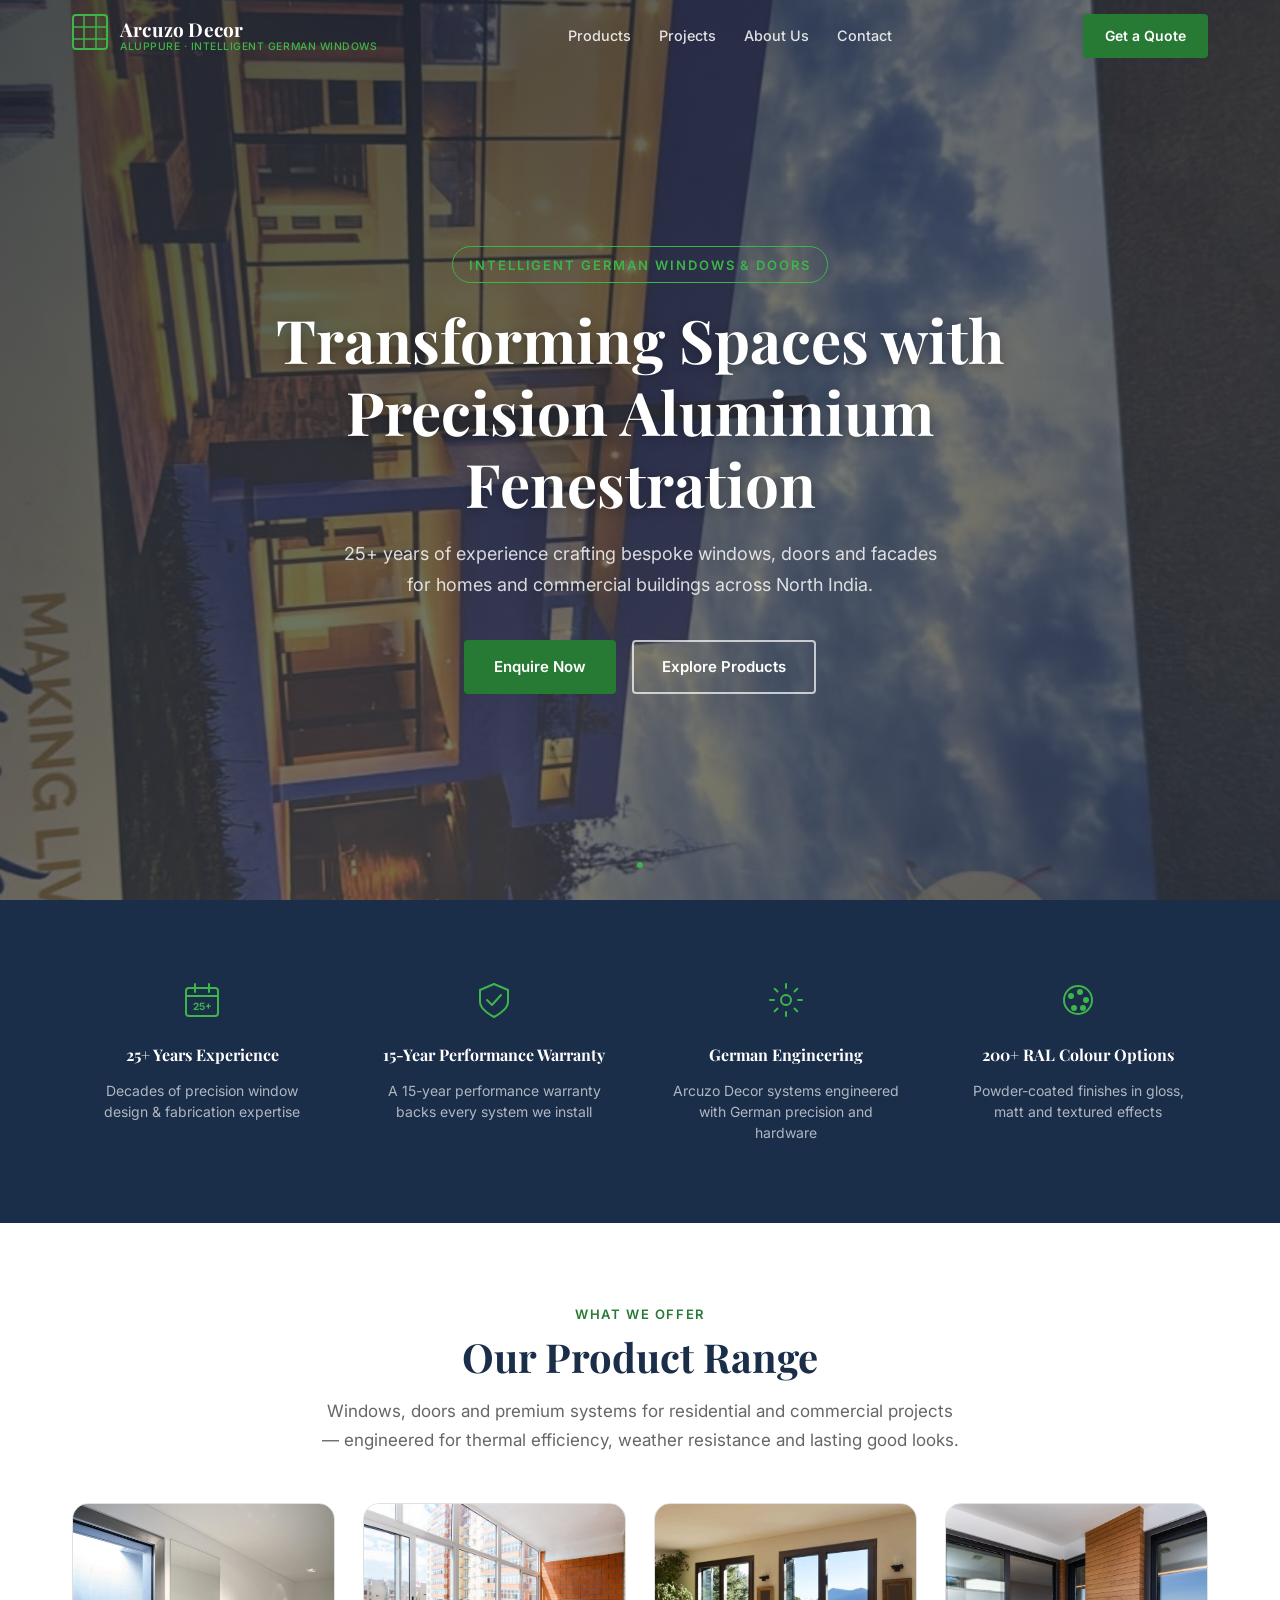
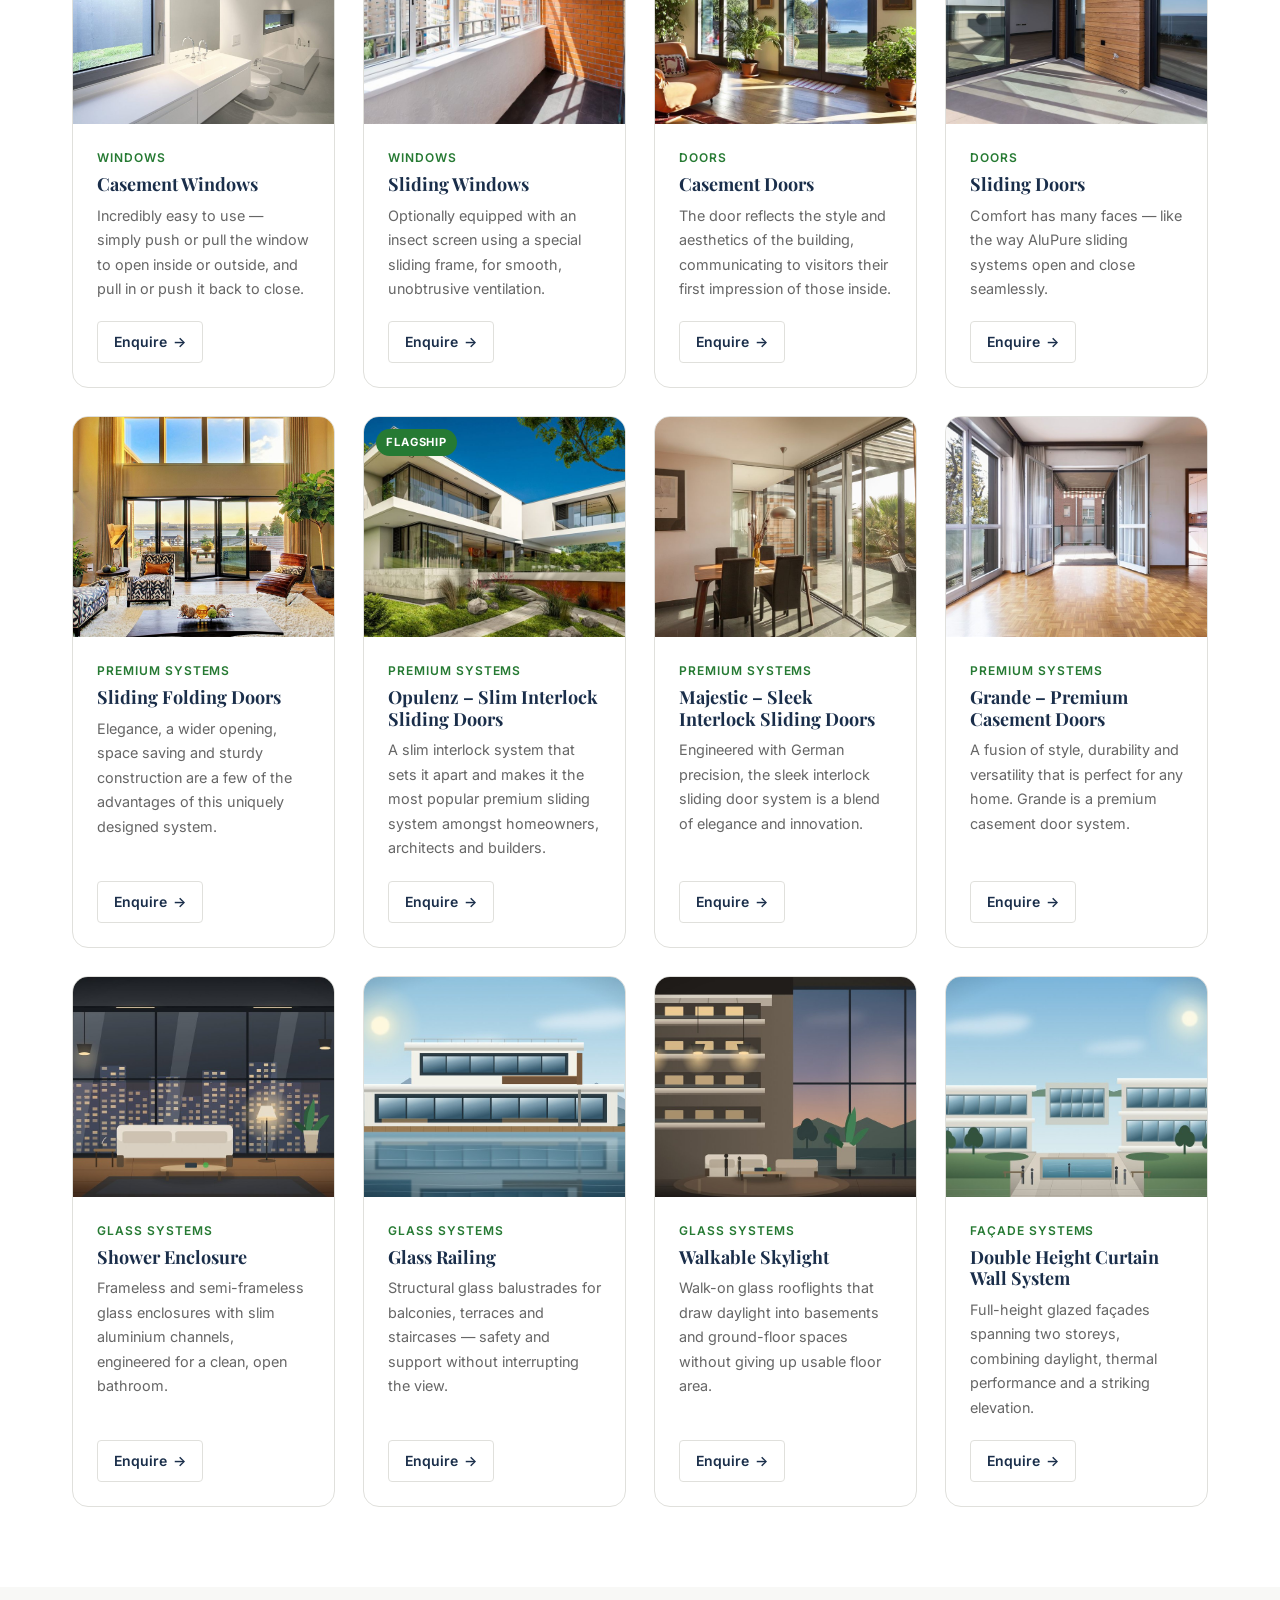
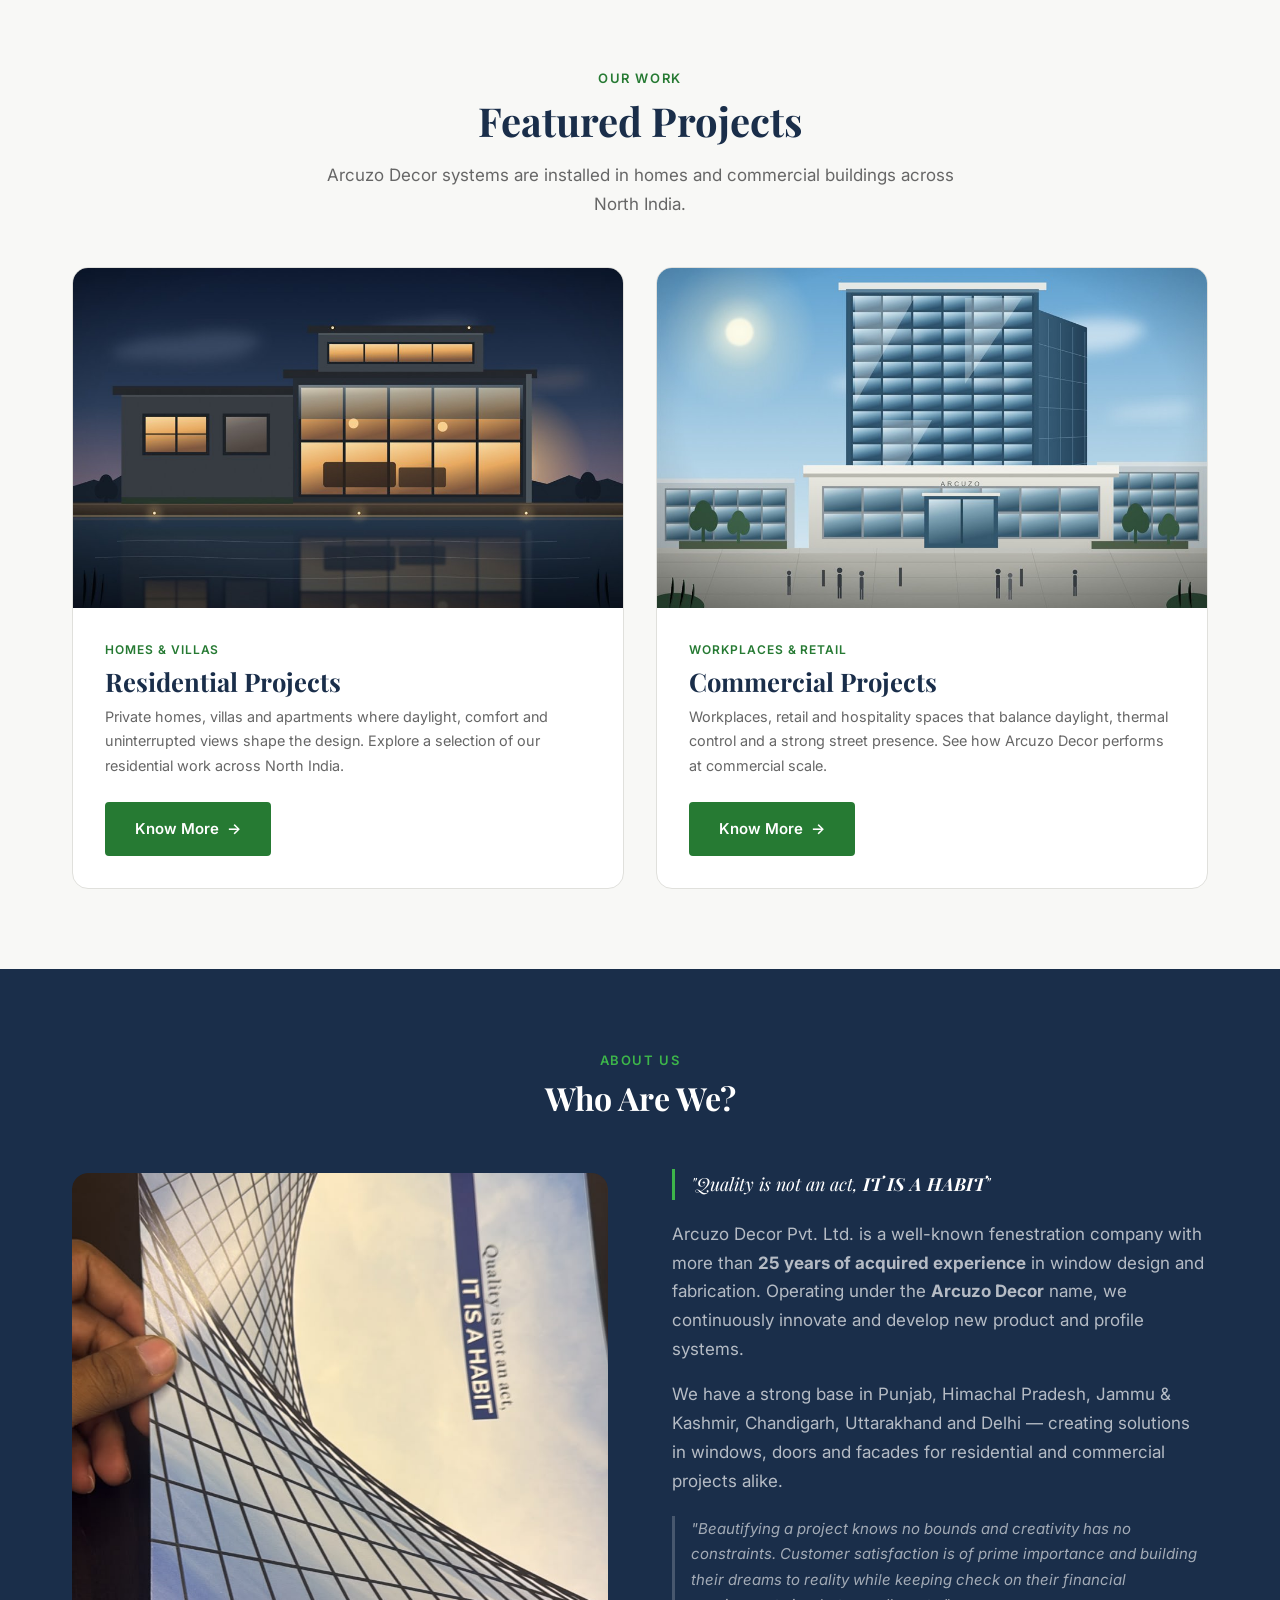
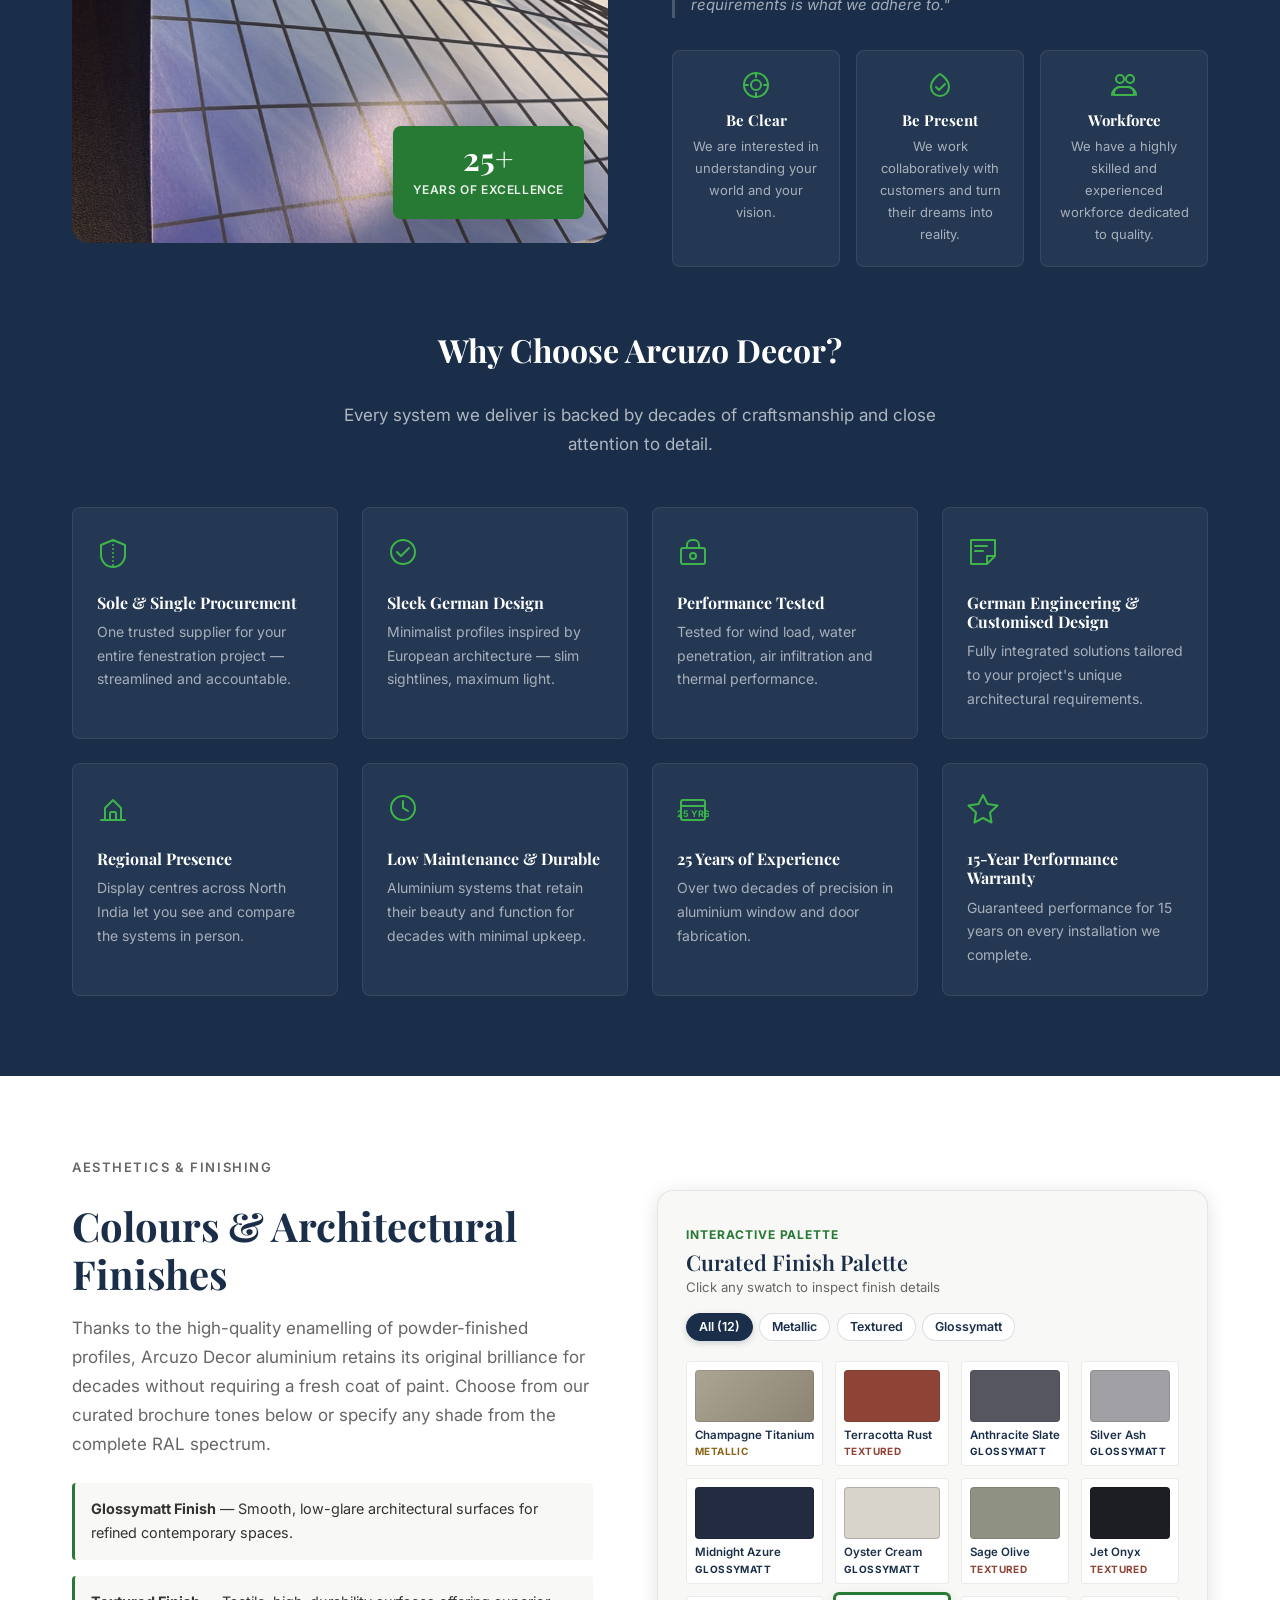
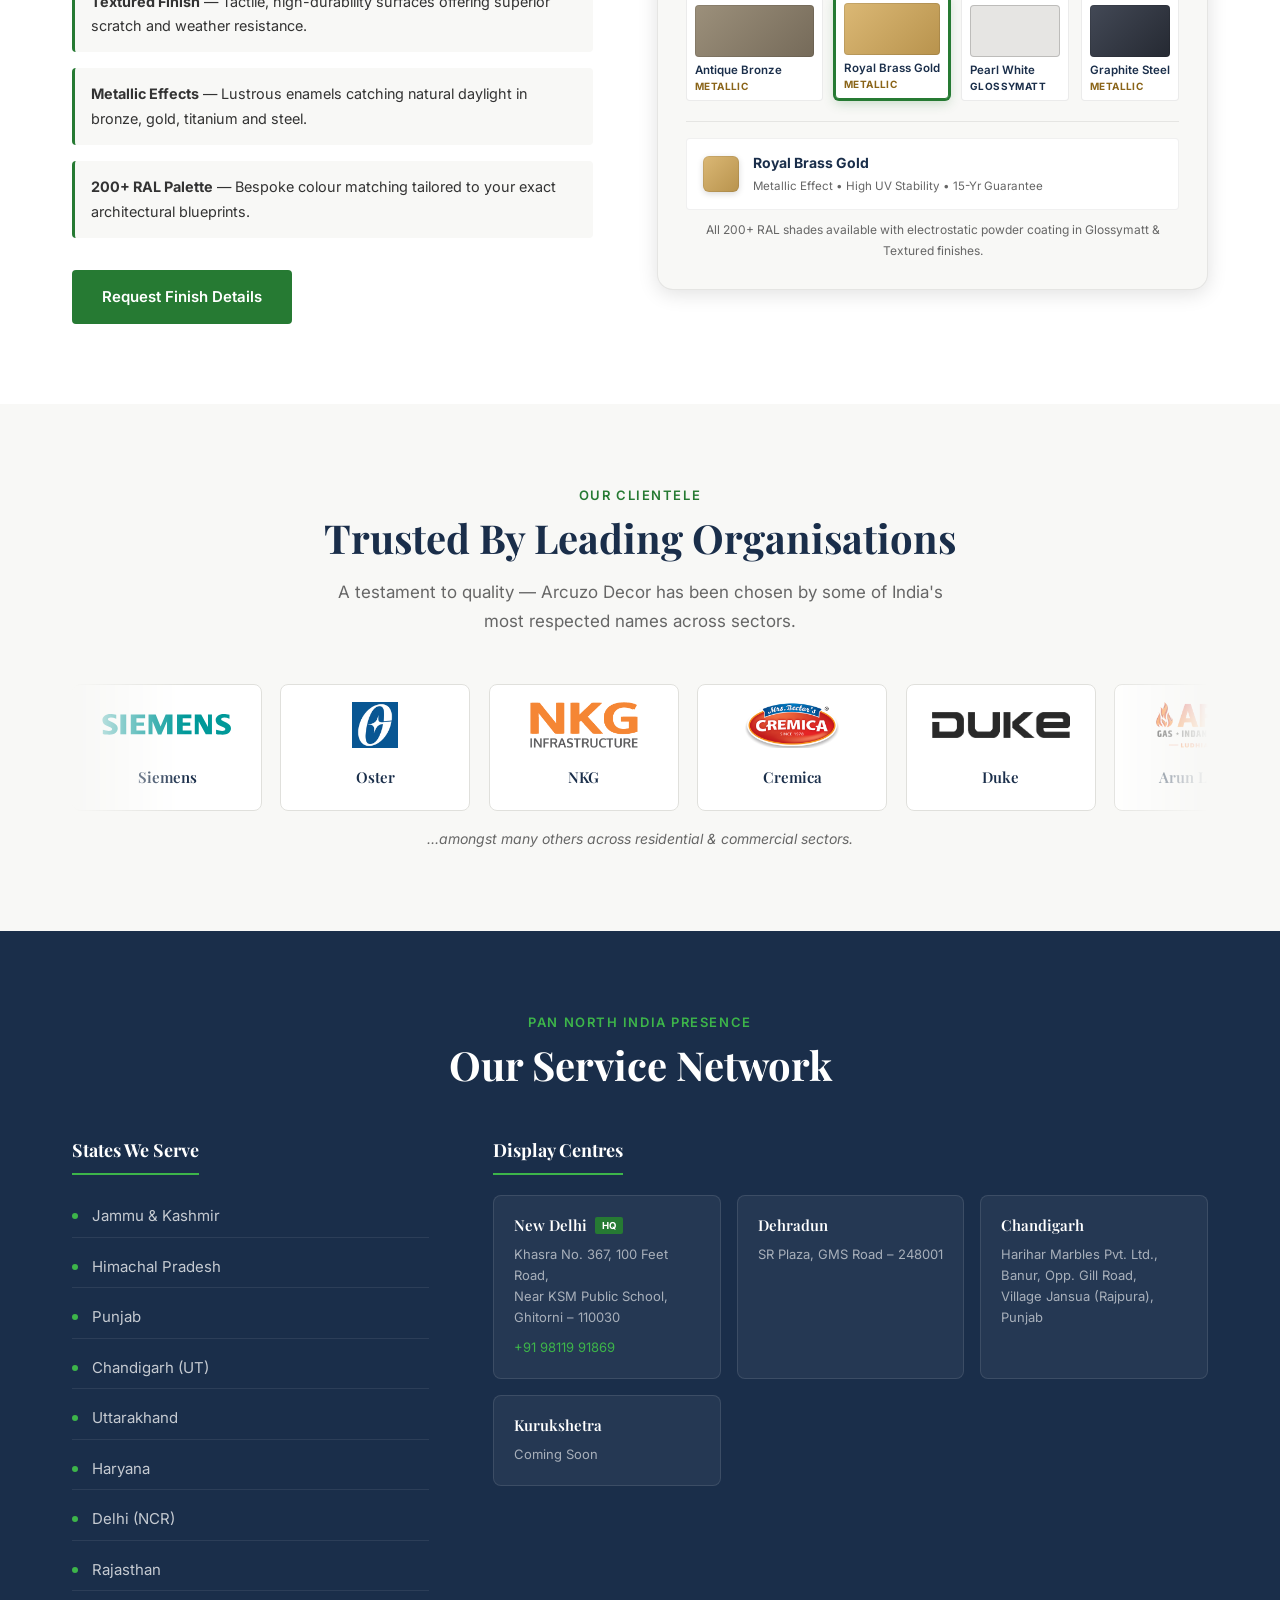
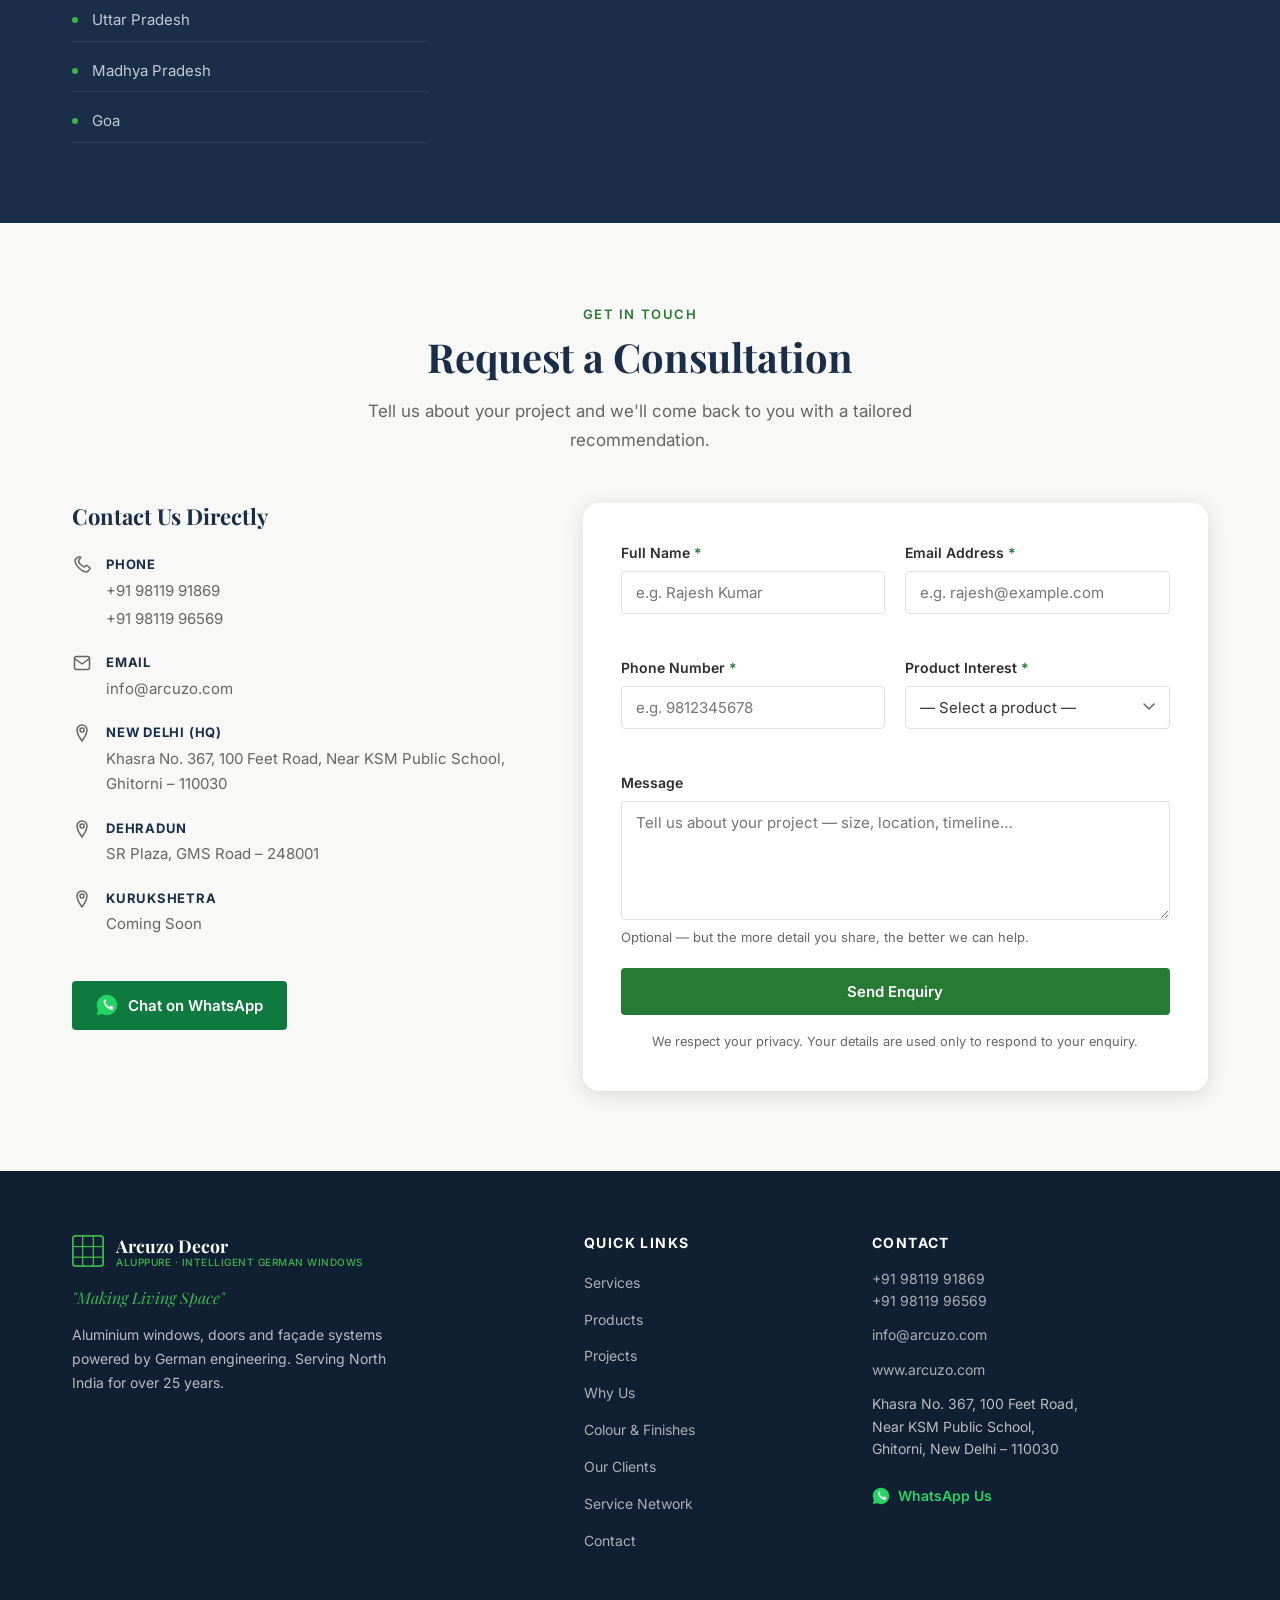
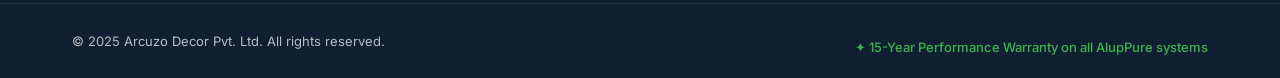
==== commit b313586d: "sections improved" ====
--- a/index.html
+++ b/index.html
@@ -1,10 +1,11 @@
 <!DOCTYPE html>
-<html lang="en">
+<html lang="en-GB">
 <head>
   <meta charset="UTF-8" />
   <meta name="viewport" content="width=device-width, initial-scale=1.0" />
+  <script>document.documentElement.classList.add('js');</script>
   <title>Arcuzo Decor – Intelligent German Aluminium Windows &amp; Doors</title>
-  <meta name="description" content="Arcuzo Decor Pvt. Ltd. – AlupPure brand. 25+ years crafting premium aluminium windows, doors and façade systems with German engineering across North India. 15-year performance warranty." />
+  <meta name="description" content="Arcuzo Decor Pvt. Ltd. – 25+ years crafting premium aluminium windows, doors and façade systems with German engineering across North India. 15-year performance warranty." />
   <!-- favicon placeholder: replace with your favicon -->
   <!-- <link rel="icon" href="assets/images/favicon.ico" /> -->
   <link rel="preconnect" href="https://fonts.googleapis.com" />
@@ -13,6 +14,8 @@
   <link rel="stylesheet" href="css/style.css" />
 </head>
 <body>
+
+  <a href="#main" class="skip-link">Skip to content</a>
 
   <!-- ═══════════════════════════════ HEADER ═══════════════════════════════ -->
   <header id="site-header" role="banner">
@@ -38,10 +41,9 @@
       <!-- Desktop Nav -->
       <nav id="main-nav" aria-label="Main navigation">
         <ul role="list">
-          <li><a href="#services">Services</a></li>
           <li><a href="#products">Products</a></li>
           <li><a href="#projects">Projects</a></li>
-          <li><a href="#why-us">Why Us</a></li>
+          <li><a href="#why-us">About Us</a></li>
           <li><a href="#contact">Contact</a></li>
         </ul>
       </nav>
@@ -65,7 +67,7 @@
     </div>
   </header>
 
-  <main>
+  <main id="main" tabindex="-1">
 
     <!-- ═══════════════════════════════ HERO ═════════════════════════════════ -->
     <section id="hero" aria-label="Hero – Arcuzo Decor">
@@ -133,7 +135,7 @@
               </svg>
             </span>
             <strong class="usp-title">15-Year Performance Warranty</strong>
-            <span class="usp-desc">Industry-leading guarantee on every system we install</span>
+            <span class="usp-desc">A 15-year performance warranty backs every system we install</span>
           </li>
           <li class="usp-item">
             <span class="usp-icon" aria-hidden="true">
@@ -144,7 +146,7 @@
               </svg>
             </span>
             <strong class="usp-title">German Engineering</strong>
-            <span class="usp-desc">AlupPure systems built to European DIN and EN standards</span>
+            <span class="usp-desc">Arcuzo Decor systems engineered with German precision and hardware</span>
           </li>
           <li class="usp-item">
             <span class="usp-icon" aria-hidden="true">
@@ -165,335 +167,296 @@
       </div>
     </section>
 
-    <!-- ═══════════════════════════════ ABOUT ════════════════════════════════ -->
-    <section id="about" aria-labelledby="about-heading">
-      <div class="container about-grid">
-
-        <div class="about-image fade-in">
-          <img
-            src="assets/images/quality-habit.jpeg"
-            alt="Glass curtain wall building reflecting blue sky – AlupPure quality brochure cover"
-            width="600"
-            height="750"
-            loading="lazy"
-          />
-          <div class="about-image-badge">
-            <span class="badge-number">25+</span>
-            <span class="badge-label">Years of Excellence</span>
-          </div>
-        </div>
-
-        <div class="about-content fade-in">
-          <p class="section-eyebrow">About Us</p>
-          <h2 id="about-heading">Who We Are</h2>
-          <p class="about-motto">
-            "Quality is not an act, <strong>IT IS A HABIT</strong>"
-          </p>
-          <p>
-            Arcuzo Decor Pvt. Ltd. is a well-known fenestration company with more than
-            <strong>25 years of acquired experience</strong> in window design and fabrication.
-            Operating under the umbrella brand of <strong>AlupPure</strong>, we continuously
-            innovate and develop new product and profile systems.
-          </p>
-          <p>
-            We have a strong base in Punjab, Himachal Pradesh, Jammu &amp; Kashmir,
-            Chandigarh, Uttarakhand and Delhi — creating solutions in windows, doors
-            and facades for residential and commercial projects alike.
-          </p>
-          <p class="about-tagline-quote">
-            "Beautifying a project knows no bounds and creativity has no constraints.
-            Customer satisfaction is of prime importance and building their dreams to reality
-            while keeping check on their financial requirements is what we adhere to."
-          </p>
-
-          <!-- Values -->
-          <div class="values-grid">
-            <article class="value-card">
-              <div class="value-icon" aria-hidden="true">
-                <svg width="28" height="28" viewBox="0 0 28 28" fill="none" xmlns="http://www.w3.org/2000/svg">
-                  <circle cx="14" cy="14" r="12" stroke="currentColor" stroke-width="2"/>
-                  <circle cx="14" cy="14" r="5" stroke="currentColor" stroke-width="2"/>
-                  <line x1="14" y1="2" x2="14" y2="6" stroke="currentColor" stroke-width="2" stroke-linecap="round"/>
-                  <line x1="14" y1="22" x2="14" y2="26" stroke="currentColor" stroke-width="2" stroke-linecap="round"/>
-                  <line x1="2" y1="14" x2="6" y2="14" stroke="currentColor" stroke-width="2" stroke-linecap="round"/>
-                  <line x1="22" y1="14" x2="26" y2="14" stroke="currentColor" stroke-width="2" stroke-linecap="round"/>
-                </svg>
-              </div>
-              <h3>Be Clear</h3>
-              <p>We are interested in understanding your world and your vision.</p>
-            </article>
-            <article class="value-card">
-              <div class="value-icon" aria-hidden="true">
-                <svg width="28" height="28" viewBox="0 0 28 28" fill="none" xmlns="http://www.w3.org/2000/svg">
-                  <path d="M14 3C14 3 5 8 5 16C5 20.97 9.03 25 14 25C18.97 25 23 20.97 23 16C23 8 14 3 14 3Z" stroke="currentColor" stroke-width="2" stroke-linejoin="round"/>
-                  <polyline points="10,16 13,19 19,13" stroke="currentColor" stroke-width="2" stroke-linecap="round" stroke-linejoin="round"/>
-                </svg>
-              </div>
-              <h3>Be Present</h3>
-              <p>We work collaboratively with customers and turn their dreams into reality.</p>
-            </article>
-            <article class="value-card">
-              <div class="value-icon" aria-hidden="true">
-                <svg width="28" height="28" viewBox="0 0 28 28" fill="none" xmlns="http://www.w3.org/2000/svg">
-                  <circle cx="10" cy="8" r="4" stroke="currentColor" stroke-width="2"/>
-                  <circle cx="20" cy="8" r="4" stroke="currentColor" stroke-width="2"/>
-                  <path d="M2 24C2 19.58 5.58 16 10 16" stroke="currentColor" stroke-width="2" stroke-linecap="round"/>
-                  <path d="M26 24C26 19.58 22.42 16 18 16" stroke="currentColor" stroke-width="2" stroke-linecap="round"/>
-                  <path d="M10 16H18C21.31 16 24 18.69 24 22V24H4V22C4 18.69 6.69 16 10 16Z" stroke="currentColor" stroke-width="2" stroke-linejoin="round"/>
-                </svg>
-              </div>
-              <h3>Workforce</h3>
-              <p>We have a highly skilled and experienced workforce dedicated to quality.</p>
-            </article>
-          </div>
-        </div>
-
-      </div>
-    </section>
-
     <!-- ═══════════════════════════════ PRODUCTS ══════════════════════════════ -->
     <section id="products" aria-labelledby="products-heading">
       <div class="container">
         <p class="section-eyebrow text-center">What We Offer</p>
         <h2 id="products-heading" class="text-center">Our Product Range</h2>
         <p class="section-intro text-center">
-          Every AlupPure system is engineered to deliver thermal efficiency, acoustic
-          insulation, wind resistance and lasting beauty.
+          Windows, doors and premium systems for residential and commercial projects —
+          engineered for thermal efficiency, weather resistance and lasting good looks.
         </p>
 
         <div class="products-grid">
 
-          <!-- Product 1: OPULENZ -->
-          <article class="product-card fade-in" data-product="opulenz">
+          <!-- Windows -->
+          <article class="product-card fade-in">
             <div class="product-card-image">
               <img
-                src="assets/images/opulenz-house.jpeg"
-                alt="Luxury villa with OPULENZ sliding glass wall system showing slim sightlines"
-                width="480"
-                height="320"
+                src="assets/images/products/windows-casement.jpg"
+                alt="Casement window shown open in a bright modern bathroom"
+                width="1000"
+                height="859"
+                loading="lazy"
+              />
+            </div>
+            <div class="product-card-body">
+              <p class="product-category">Windows</p>
+              <h3 class="product-name">Casement Windows</h3>
+              <p class="product-desc">
+                Incredibly easy to use — simply push or pull the window to open inside
+                or outside, and pull in or push it back to close.
+              </p>
+              <a href="#contact" class="product-enquire">
+                Enquire <span aria-hidden="true">→</span>
+              </a>
+            </div>
+          </article>
+
+          <article class="product-card fade-in">
+            <div class="product-card-image">
+              <img
+                src="assets/images/products/windows-sliding.jpg"
+                alt="Sliding aluminium windows along a sunlit apartment balcony"
+                width="1000"
+                height="546"
+                loading="lazy"
+              />
+            </div>
+            <div class="product-card-body">
+              <p class="product-category">Windows</p>
+              <h3 class="product-name">Sliding Windows</h3>
+              <p class="product-desc">
+                Optionally equipped with an insect screen using a special sliding frame,
+                for smooth, unobtrusive ventilation.
+              </p>
+              <a href="#contact" class="product-enquire">
+                Enquire <span aria-hidden="true">→</span>
+              </a>
+            </div>
+          </article>
+
+          <!-- Doors -->
+          <article class="product-card fade-in">
+            <div class="product-card-image">
+              <img
+                src="assets/images/products/doors-casement.jpg"
+                alt="Dark-framed casement doors opening onto a lakeside garden"
+                width="1000"
+                height="640"
+                loading="lazy"
+              />
+            </div>
+            <div class="product-card-body">
+              <p class="product-category">Doors</p>
+              <h3 class="product-name">Casement Doors</h3>
+              <p class="product-desc">
+                The door reflects the style and aesthetics of the building, communicating
+                to visitors their first impression of those inside.
+              </p>
+              <a href="#contact" class="product-enquire">
+                Enquire <span aria-hidden="true">→</span>
+              </a>
+            </div>
+          </article>
+
+          <article class="product-card fade-in">
+            <div class="product-card-image">
+              <img
+                src="assets/images/products/doors-sliding.jpg"
+                alt="Large sliding glass doors opening onto a coastal terrace"
+                width="1000"
+                height="667"
+                loading="lazy"
+              />
+            </div>
+            <div class="product-card-body">
+              <p class="product-category">Doors</p>
+              <h3 class="product-name">Sliding Doors</h3>
+              <p class="product-desc">
+                Comfort has many faces — like the way AluPure sliding systems open and
+                close seamlessly.
+              </p>
+              <a href="#contact" class="product-enquire">
+                Enquire <span aria-hidden="true">→</span>
+              </a>
+            </div>
+          </article>
+
+          <!-- Premium Systems -->
+          <article class="product-card fade-in">
+            <div class="product-card-image">
+              <img
+                src="assets/images/products/premium-sliding-folding.jpg"
+                alt="Folding glass doors opening a living room onto an outdoor deck"
+                width="1000"
+                height="1200"
+                loading="lazy"
+              />
+            </div>
+            <div class="product-card-body">
+              <p class="product-category">Premium Systems</p>
+              <h3 class="product-name">Sliding Folding Doors</h3>
+              <p class="product-desc">
+                Elegance, a wider opening, space saving and sturdy construction are a few
+                of the advantages of this uniquely designed system.
+              </p>
+              <a href="#contact" class="product-enquire">
+                Enquire <span aria-hidden="true">→</span>
+              </a>
+            </div>
+          </article>
+
+          <article class="product-card fade-in">
+            <div class="product-card-image">
+              <img
+                src="assets/images/products/premium-opulenz.jpg"
+                alt="Modern villa with full-height slim-framed sliding glass doors"
+                width="1000"
+                height="606"
                 loading="lazy"
               />
               <span class="product-badge">Flagship</span>
             </div>
             <div class="product-card-body">
-              <h3 class="product-name">OPULENZ Sliding System</h3>
-              <p class="product-model">136/205mm Frame Depth</p>
-              <ul class="product-highlights">
-                <li>Slim interlock 18–25mm for maximum glass area</li>
-                <li>Rollers bearing up to 400 kg load</li>
-                <li>Max 5m height × 9m width</li>
-                <li>Glazing 8mm – 36mm</li>
-              </ul>
-              <button
-                class="btn-expand"
-                aria-expanded="false"
-                aria-controls="opulenz-specs"
-              >
-                Learn More <span class="expand-icon" aria-hidden="true">▾</span>
-              </button>
-              <div class="product-specs" id="opulenz-specs" hidden>
-                <h4>Technical Specifications</h4>
-                <ul class="specs-list">
-                  <li><strong>Frame Depth:</strong> 136 / 205 mm</li>
-                  <li><strong>Interlock:</strong> 18–25 mm slim section</li>
-                  <li><strong>Load Capacity:</strong> Up to 400 kg per roller</li>
-                  <li><strong>Max Structural Height:</strong> 5 m</li>
-                  <li><strong>Max Structural Width:</strong> 9 m</li>
-                  <li><strong>Glazing:</strong> 8 mm – 36 mm</li>
-                  <li><strong>Hardware:</strong> Stainless steel wheels &amp; bottom rail</li>
-                  <li><strong>Air Infiltration:</strong> Class 3A</li>
-                  <li><strong>Water Penetration:</strong> Class 7A</li>
-                  <li><strong>U Value:</strong> 1.5 W/m·K</li>
-                  <li><strong>Wind Load:</strong> Up to 3,000 Pa</li>
-                  <li><strong>Fire Rating:</strong> Non Flammable</li>
-                  <li><strong>Durability:</strong> Low maintenance; extreme weather rated</li>
-                </ul>
-              </div>
+              <p class="product-category">Premium Systems</p>
+              <h3 class="product-name">Opulenz – Slim Interlock Sliding Doors</h3>
+              <p class="product-desc">
+                A slim interlock system that sets it apart and makes it the most popular
+                premium sliding system amongst homeowners, architects and builders.
+              </p>
+              <a href="#contact" class="product-enquire">
+                Enquire <span aria-hidden="true">→</span>
+              </a>
             </div>
           </article>
 
-          <!-- Product 2: MAJESTIC -->
-          <article class="product-card fade-in" data-product="majestic">
+          <article class="product-card fade-in">
             <div class="product-card-image">
               <img
-                src="assets/images/majestic-specs.jpeg"
-                alt="MAJESTIC sliding system specification diagram showing slim profile sections"
-                width="480"
-                height="320"
+                src="assets/images/products/premium-majestic.jpg"
+                alt="Slim-framed sliding glass doors in a modern dining room"
+                width="1000"
+                height="667"
                 loading="lazy"
               />
             </div>
             <div class="product-card-body">
-              <h3 class="product-name">MAJESTIC Sliding System</h3>
-              <p class="product-model">117/175mm Frame Depth</p>
-              <ul class="product-highlights">
-                <li>33mm slim interlock, large glass profiles</li>
-                <li>Rollers bearing up to 300 kg load</li>
-                <li>Max shutter 1.5m × 3m</li>
-                <li>Glazing 8mm – 32mm</li>
-              </ul>
-              <button
-                class="btn-expand"
-                aria-expanded="false"
-                aria-controls="majestic-specs"
-              >
-                Learn More <span class="expand-icon" aria-hidden="true">▾</span>
-              </button>
-              <div class="product-specs" id="majestic-specs" hidden>
-                <h4>Technical Specifications</h4>
-                <ul class="specs-list">
-                  <li><strong>Frame Depth:</strong> 117 / 175 mm</li>
-                  <li><strong>Interlock:</strong> 33 mm slim section</li>
-                  <li><strong>Load Capacity:</strong> Up to 300 kg per roller</li>
-                  <li><strong>Max Shutter Size:</strong> 1.5 m × 3 m</li>
-                  <li><strong>Glazing:</strong> 8 mm – 32 mm</li>
-                  <li><strong>Hardware:</strong> Stainless steel rail &amp; bottom wheels</li>
-                  <li><strong>Optional:</strong> Sleek fly mesh with transom</li>
-                  <li><strong>Air Infiltration:</strong> Class 3A</li>
-                  <li><strong>Water Penetration:</strong> Class 7A</li>
-                  <li><strong>U Value:</strong> 1.5 W/m·K</li>
-                  <li><strong>Wind Load:</strong> Up to 3,000 Pa</li>
-                  <li><strong>Fire Rating:</strong> Non Flammable</li>
-                  <li><strong>Durability:</strong> Low maintenance; extreme weather rated</li>
-                </ul>
-              </div>
+              <p class="product-category">Premium Systems</p>
+              <h3 class="product-name">Majestic – Sleek Interlock Sliding Doors</h3>
+              <p class="product-desc">
+                Engineered with German precision, the sleek interlock sliding door system
+                is a blend of elegance and innovation.
+              </p>
+              <a href="#contact" class="product-enquire">
+                Enquire <span aria-hidden="true">→</span>
+              </a>
             </div>
           </article>
 
-          <!-- Product 3: 109mm Sliding -->
-          <article class="product-card fade-in" data-product="sliding-109">
+          <article class="product-card fade-in">
             <div class="product-card-image">
               <img
-                src="assets/images/sliding-bedroom.jpeg"
-                alt="Modern bedroom with 109mm aluminium sliding window system"
-                width="480"
-                height="320"
+                src="assets/images/products/premium-grande.jpg"
+                alt="Double casement doors opening onto a balcony in a contemporary home"
+                width="1000"
+                height="667"
                 loading="lazy"
               />
             </div>
             <div class="product-card-body">
-              <h3 class="product-name">109mm Sliding System</h3>
-              <p class="product-model">109mm Frame Depth</p>
-              <ul class="product-highlights">
-                <li>Add-on frame for multi-sash installation</li>
-                <li>Integrated insect screen option</li>
-                <li>Available in multiple colours</li>
-                <li>Smooth roller operation</li>
-              </ul>
-              <button
-                class="btn-expand"
-                aria-expanded="false"
-                aria-controls="sliding109-specs"
-              >
-                Learn More <span class="expand-icon" aria-hidden="true">▾</span>
-              </button>
-              <div class="product-specs" id="sliding109-specs" hidden>
-                <h4>Technical Specifications</h4>
-                <ul class="specs-list">
-                  <li><strong>Frame Depth:</strong> 109 mm</li>
-                  <li><strong>System Type:</strong> Add-on frame, multi-sash</li>
-                  <li><strong>Accessories:</strong> Insect screen included option</li>
-                  <li><strong>Load Capacity:</strong> Up to 10 kg roller support</li>
-                  <li><strong>Finish:</strong> Multiple powder-coat colours available</li>
-                  <li><strong>Air Infiltration:</strong> Class 3A</li>
-                  <li><strong>Water Penetration:</strong> Class 7A</li>
-                  <li><strong>U Value:</strong> 1.5 W/m·K</li>
-                  <li><strong>Wind Load:</strong> Up to 3,000 Pa</li>
-                  <li><strong>Fire Rating:</strong> Non Flammable</li>
-                </ul>
-              </div>
+              <p class="product-category">Premium Systems</p>
+              <h3 class="product-name">Grande – Premium Casement Doors</h3>
+              <p class="product-desc">
+                A fusion of style, durability and versatility that is perfect for any
+                home. Grande is a premium casement door system.
+              </p>
+              <a href="#contact" class="product-enquire">
+                Enquire <span aria-hidden="true">→</span>
+              </a>
             </div>
           </article>
 
-          <!-- Product 4: Door System -->
-          <article class="product-card fade-in" data-product="door">
+          <!-- Glass & Façade Systems -->
+          <article class="product-card fade-in">
             <div class="product-card-image">
               <img
-                src="assets/images/door-system.jpeg"
-                alt="AlupPure aluminium door system showing casement and french door profiles"
-                width="480"
-                height="320"
+                src="assets/images/products/shower-enclosure.jpg"
+                alt="Glass-walled interior with floor-to-ceiling glazing and warm evening lighting"
+                width="1000"
+                height="625"
                 loading="lazy"
               />
             </div>
             <div class="product-card-body">
-              <h3 class="product-name">Door System</h3>
-              <p class="product-model">46mm Frame Depth</p>
-              <ul class="product-highlights">
-                <li>Casement, French Door &amp; Georgian Bar styles</li>
-                <li>Aluminium centre seal system</li>
-                <li>High-quality EPDM seals</li>
-                <li>Inward &amp; outward opening</li>
-              </ul>
-              <button
-                class="btn-expand"
-                aria-expanded="false"
-                aria-controls="door-specs"
-              >
-                Learn More <span class="expand-icon" aria-hidden="true">▾</span>
-              </button>
-              <div class="product-specs" id="door-specs" hidden>
-                <h4>Technical Specifications</h4>
-                <ul class="specs-list">
-                  <li><strong>Frame Depth:</strong> 46 mm</li>
-                  <li><strong>Seal System:</strong> Aluminium centre seal + high-quality EPDM</li>
-                  <li><strong>Profile:</strong> Extra wide base profile</li>
-                  <li><strong>Styles:</strong> Casement, French Door, Georgian Bar</li>
-                  <li><strong>Opening:</strong> Inward &amp; outward options</li>
-                  <li><strong>Air Infiltration:</strong> Class 3A</li>
-                  <li><strong>Water Penetration:</strong> Class 7A</li>
-                  <li><strong>U Value:</strong> 1.5 W/m·K</li>
-                  <li><strong>Wind Load:</strong> Up to 3,000 Pa</li>
-                  <li><strong>Fire Rating:</strong> Non Flammable</li>
-                  <li><strong>Durability:</strong> Low maintenance; extreme weather rated</li>
-                </ul>
-              </div>
+              <p class="product-category">Glass Systems</p>
+              <h3 class="product-name">Shower Enclosure</h3>
+              <p class="product-desc">
+                Frameless and semi-frameless glass enclosures with slim aluminium
+                channels, engineered for a clean, open bathroom.
+              </p>
+              <a href="#contact" class="product-enquire">
+                Enquire <span aria-hidden="true">→</span>
+              </a>
             </div>
           </article>
 
-          <!-- Product 5: APC 40 -->
-          <article class="product-card fade-in" data-product="apc40">
+          <article class="product-card fade-in">
             <div class="product-card-image">
               <img
-                src="assets/images/apc40-windows.jpeg"
-                alt="APC 40 aluminium window system showing tilt-and-turn and casement profiles"
-                width="480"
-                height="320"
+                src="assets/images/products/glass-railing.jpg"
+                alt="Modern villa with extensive glazing reflected in a pool at sunset"
+                width="1000"
+                height="625"
                 loading="lazy"
               />
             </div>
             <div class="product-card-body">
-              <h3 class="product-name">APC 40 Windows</h3>
-              <p class="product-model">40mm Frame Depth</p>
-              <ul class="product-highlights">
-                <li>Tilt &amp; Turn, Fix, Top Hung, Casement, Arc designs</li>
-                <li>Add-on frame system</li>
-                <li>High-quality EPDM seals</li>
-                <li>Inward &amp; outward opening</li>
-              </ul>
-              <button
-                class="btn-expand"
-                aria-expanded="false"
-                aria-controls="apc40-specs"
-              >
-                Learn More <span class="expand-icon" aria-hidden="true">▾</span>
-              </button>
-              <div class="product-specs" id="apc40-specs" hidden>
-                <h4>Technical Specifications</h4>
-                <ul class="specs-list">
-                  <li><strong>Frame Depth:</strong> 40 mm</li>
-                  <li><strong>System:</strong> Add-on frame</li>
-                  <li><strong>Designs:</strong> Tilt &amp; Turn, Fix, Top Hung, Casement, Arc</li>
-                  <li><strong>Seals:</strong> High-quality EPDM</li>
-                  <li><strong>Opening:</strong> Inward &amp; outward options</li>
-                  <li><strong>Air Infiltration:</strong> Class 3A</li>
-                  <li><strong>Water Penetration:</strong> Class 7A</li>
-                  <li><strong>U Value:</strong> 1.5 W/m·K</li>
-                  <li><strong>Wind Load:</strong> Up to 3,000 Pa</li>
-                  <li><strong>Fire Rating:</strong> Non Flammable</li>
-                  <li><strong>Durability:</strong> Low maintenance; extreme weather rated</li>
-                </ul>
-              </div>
+              <p class="product-category">Glass Systems</p>
+              <h3 class="product-name">Glass Railing</h3>
+              <p class="product-desc">
+                Structural glass balustrades for balconies, terraces and staircases —
+                safety and support without interrupting the view.
+              </p>
+              <a href="#contact" class="product-enquire">
+                Enquire <span aria-hidden="true">→</span>
+              </a>
+            </div>
+          </article>
+
+          <article class="product-card fade-in">
+            <div class="product-card-image">
+              <img
+                src="assets/images/products/walkable-skylight.jpg"
+                alt="Glazed hotel atrium with a multi-storey glass wall and lounge seating"
+                width="1000"
+                height="625"
+                loading="lazy"
+              />
+            </div>
+            <div class="product-card-body">
+              <p class="product-category">Glass Systems</p>
+              <h3 class="product-name">Walkable Skylight</h3>
+              <p class="product-desc">
+                Walk-on glass rooflights that draw daylight into basements and
+                ground-floor spaces without giving up usable floor area.
+              </p>
+              <a href="#contact" class="product-enquire">
+                Enquire <span aria-hidden="true">→</span>
+              </a>
+            </div>
+          </article>
+
+          <article class="product-card fade-in">
+            <div class="product-card-image">
+              <img
+                src="assets/images/products/curtain-wall-system.jpg"
+                alt="Glazed office pavilions arranged around a landscaped business park plaza"
+                width="1000"
+                height="625"
+                loading="lazy"
+              />
+            </div>
+            <div class="product-card-body">
+              <p class="product-category">Façade Systems</p>
+              <h3 class="product-name">Double Height Curtain Wall System</h3>
+              <p class="product-desc">
+                Full-height glazed façades spanning two storeys, combining daylight,
+                thermal performance and a striking elevation.
+              </p>
+              <a href="#contact" class="product-enquire">
+                Enquire <span aria-hidden="true">→</span>
+              </a>
             </div>
           </article>
 
@@ -507,168 +470,245 @@
         <p class="section-eyebrow text-center">Our Work</p>
         <h2 id="projects-heading" class="text-center">Featured Projects</h2>
         <p class="section-intro text-center">
-          From luxury residences to large-scale commercial buildings — AlupPure systems
-          deliver excellence across every project type.
+          Arcuzo Decor systems are installed in homes and commercial buildings
+          across North India.
         </p>
 
-        <div class="projects-gallery">
-          <figure class="project-item project-item--large fade-in">
-            <img
-              src="assets/images/hero-house.jpeg"
-              alt="Night-lit luxury residential villa with full-height aluminium glazing – North India"
-              width="800"
-              height="540"
-              loading="lazy"
-            />
-            <figcaption>
-              <span class="project-type">Residential</span>
-              <span class="project-title">Luxury Villa – North India</span>
-            </figcaption>
-          </figure>
-          <figure class="project-item fade-in">
-            <img
-              src="assets/images/projects-1.jpeg"
-              alt="Residential project completed in Janpath, Ludhiana with OPULENZ sliding panels"
-              width="480"
-              height="360"
-              loading="lazy"
-            />
-            <figcaption>
-              <span class="project-type">Residential</span>
-              <span class="project-title">Janpath, Ludhiana</span>
-            </figcaption>
-          </figure>
-          <figure class="project-item fade-in">
-            <img
-              src="assets/images/opulenz-house.jpeg"
-              alt="OPULENZ sliding system installed on a contemporary villa with pool"
-              width="480"
-              height="360"
-              loading="lazy"
-            />
-            <figcaption>
-              <span class="project-type">Residential</span>
-              <span class="project-title">OPULENZ Villa Installation</span>
-            </figcaption>
-          </figure>
-          <figure class="project-item fade-in">
-            <img
-              src="assets/images/sliding-bedroom.jpeg"
-              alt="Modern bedroom interior with 109mm aluminium sliding windows bringing in natural light"
-              width="480"
-              height="360"
-              loading="lazy"
-            />
-            <figcaption>
-              <span class="project-type">Interior</span>
-              <span class="project-title">Bedroom Sliding System</span>
-            </figcaption>
-          </figure>
-        </div>
-
-        <div class="projects-cta text-center">
-          <a href="#contact" class="btn btn-primary">Discuss Your Project</a>
-        </div>
+        <div class="projects-overview">
+
+          <article class="project-card project-card--overview fade-in">
+            <div class="project-card-image">
+              <img
+                src="assets/images/projects/residential-courtyard-house.jpg"
+                alt="Modern residential villa at dusk with full-height glazing and a reflecting pool"
+                width="1000"
+                height="625"
+                loading="lazy"
+              />
+            </div>
+            <div class="project-card-body">
+              <p class="project-location">Homes &amp; Villas</p>
+              <h3 class="project-name">Residential Projects</h3>
+              <p class="project-desc">
+                Private homes, villas and apartments where daylight, comfort and
+                uninterrupted views shape the design. Explore a selection of our
+                residential work across North India.
+              </p>
+              <a href="residentialproject.html" class="btn btn-primary project-know-more">
+                Know More <span aria-hidden="true">→</span>
+              </a>
+            </div>
+          </article>
+
+          <article class="project-card project-card--overview fade-in">
+            <div class="project-card-image">
+              <img
+                src="assets/images/projects/commercial-corporate-headquarters.jpg"
+                alt="Glass corporate headquarters tower rising above a landscaped public plaza"
+                width="1000"
+                height="625"
+                loading="lazy"
+              />
+            </div>
+            <div class="project-card-body">
+              <p class="project-location">Workplaces &amp; Retail</p>
+              <h3 class="project-name">Commercial Projects</h3>
+              <p class="project-desc">
+                Workplaces, retail and hospitality spaces that balance daylight,
+                thermal control and a strong street presence. See how Arcuzo Decor
+                performs at commercial scale.
+              </p>
+              <a href="commercialproject.html" class="btn btn-primary project-know-more">
+                Know More <span aria-hidden="true">→</span>
+              </a>
+            </div>
+          </article>
+
+        </div><!-- /projects-overview -->
       </div>
     </section>
 
     <!-- ═══════════════════════════════ WHY US ════════════════════════════════ -->
     <section id="why-us" aria-labelledby="why-us-heading">
       <div class="container">
-        <p class="section-eyebrow text-center">Salient Features</p>
-        <h2 id="why-us-heading" class="text-center">Why Choose AlupPure?</h2>
-        <p class="section-intro text-center">
-          Every system we deliver is backed by decades of craftsmanship and a relentless
-          commitment to innovation.
-        </p>
-
-        <ul class="features-grid" role="list">
-          <li class="feature-card fade-in">
-            <div class="feature-icon" aria-hidden="true">
-              <svg width="32" height="32" viewBox="0 0 32 32" fill="none" xmlns="http://www.w3.org/2000/svg">
-                <path d="M16 4L4 9V19C4 25.63 9.37 31 16 31C22.63 31 28 25.63 28 19V9L16 4Z" stroke="currentColor" stroke-width="2" stroke-linejoin="round"/>
-                <line x1="16" y1="4" x2="16" y2="31" stroke="currentColor" stroke-width="1.5" stroke-dasharray="2 2"/>
-              </svg>
-            </div>
-            <h3>Sole &amp; Single Procurement</h3>
-            <p>One trusted supplier for your entire fenestration project — streamlined and accountable.</p>
-          </li>
-          <li class="feature-card fade-in">
-            <div class="feature-icon" aria-hidden="true">
-              <svg width="32" height="32" viewBox="0 0 32 32" fill="none" xmlns="http://www.w3.org/2000/svg">
-                <circle cx="16" cy="16" r="12" stroke="currentColor" stroke-width="2"/>
-                <path d="M10 16L14 20L22 12" stroke="currentColor" stroke-width="2" stroke-linecap="round" stroke-linejoin="round"/>
-              </svg>
-            </div>
-            <h3>Sleek German Design</h3>
-            <p>Minimalist profiles inspired by European architecture — slim sightlines, maximum light.</p>
-          </li>
-          <li class="feature-card fade-in">
-            <div class="feature-icon" aria-hidden="true">
-              <svg width="32" height="32" viewBox="0 0 32 32" fill="none" xmlns="http://www.w3.org/2000/svg">
-                <rect x="4" y="12" width="24" height="16" rx="2" stroke="currentColor" stroke-width="2"/>
-                <path d="M10 12V9C10 6.24 12.24 4 15 4H17C19.76 4 22 6.24 22 9V12" stroke="currentColor" stroke-width="2"/>
-                <circle cx="16" cy="20" r="3" stroke="currentColor" stroke-width="2"/>
-              </svg>
-            </div>
-            <h3>Performance Tested</h3>
-            <p>Rigorously tested for wind load, water resistance, acoustic &amp; thermal insulation.</p>
-          </li>
-          <li class="feature-card fade-in">
-            <div class="feature-icon" aria-hidden="true">
-              <svg width="32" height="32" viewBox="0 0 32 32" fill="none" xmlns="http://www.w3.org/2000/svg">
-                <path d="M28 20L20 28H4V4H28V20Z" stroke="currentColor" stroke-width="2" stroke-linejoin="round"/>
-                <path d="M20 28V20H28" stroke="currentColor" stroke-width="2" stroke-linejoin="round"/>
-                <line x1="8" y1="10" x2="20" y2="10" stroke="currentColor" stroke-width="2" stroke-linecap="round"/>
-                <line x1="8" y1="15" x2="16" y2="15" stroke="currentColor" stroke-width="2" stroke-linecap="round"/>
-              </svg>
-            </div>
-            <h3>German Engineering &amp; Customised Design</h3>
-            <p>Fully integrated solutions tailored to your project's unique architectural requirements.</p>
-          </li>
-          <li class="feature-card fade-in">
-            <div class="feature-icon" aria-hidden="true">
-              <svg width="32" height="32" viewBox="0 0 32 32" fill="none" xmlns="http://www.w3.org/2000/svg">
-                <path d="M8 28V16L16 8L24 16V28" stroke="currentColor" stroke-width="2" stroke-linejoin="round"/>
-                <rect x="13" y="20" width="6" height="8" rx="1" stroke="currentColor" stroke-width="2"/>
-                <path d="M4 28H28" stroke="currentColor" stroke-width="2" stroke-linecap="round"/>
-              </svg>
-            </div>
-            <h3>Local Inventory Hub</h3>
-            <p>Regional stocking ensures faster delivery and reduced project delays.</p>
-          </li>
-          <li class="feature-card fade-in">
-            <div class="feature-icon" aria-hidden="true">
-              <svg width="32" height="32" viewBox="0 0 32 32" fill="none" xmlns="http://www.w3.org/2000/svg">
-                <circle cx="16" cy="16" r="12" stroke="currentColor" stroke-width="2"/>
-                <polyline points="16,9 16,16 21,19" stroke="currentColor" stroke-width="2" stroke-linecap="round" stroke-linejoin="round"/>
-              </svg>
-            </div>
-            <h3>Maintenance Free &amp; Durable</h3>
-            <p>Aluminium systems that retain their beauty and function for decades with minimal upkeep.</p>
-          </li>
-          <li class="feature-card fade-in">
-            <div class="feature-icon" aria-hidden="true">
-              <svg width="32" height="32" viewBox="0 0 32 32" fill="none" xmlns="http://www.w3.org/2000/svg">
-                <rect x="4" y="8" width="24" height="20" rx="2" stroke="currentColor" stroke-width="2"/>
-                <line x1="4" y1="14" x2="28" y2="14" stroke="currentColor" stroke-width="2"/>
-                <text x="16" y="25" text-anchor="middle" font-size="9" font-weight="700" fill="currentColor">25 YRS</text>
-              </svg>
-            </div>
-            <h3>25 Years of Experience</h3>
-            <p>A legacy of trust, precision and innovation in the aluminium fenestration industry.</p>
-          </li>
-          <li class="feature-card fade-in">
-            <div class="feature-icon" aria-hidden="true">
-              <svg width="32" height="32" viewBox="0 0 32 32" fill="none" xmlns="http://www.w3.org/2000/svg">
-                <path d="M16 3L20.5 12L30.5 13.5L23 20.5L24.5 30.5L16 26L7.5 30.5L9 20.5L1.5 13.5L11.5 12Z" stroke="currentColor" stroke-width="2" stroke-linejoin="round"/>
-              </svg>
-            </div>
-            <h3>15-Year Performance Warranty</h3>
-            <p>Industry-leading guarantee giving you confidence in every installation we complete.</p>
-          </li>
-        </ul>
-
+        <h2 id="why-us-heading" class="text-center">About Us</h2>
+        <h3 class="why-us-subheading text-center">Who Are We?</h3>
+
+        <div class="about-grid">
+
+          <div class="about-image fade-in">
+            <img
+              src="assets/images/quality-habit.jpeg"
+              alt="Glass curtain wall building reflecting blue sky – Arcuzo Decor quality brochure cover"
+              width="900"
+              height="1600"
+              loading="lazy"
+            />
+            <div class="about-image-badge">
+              <span class="badge-number">25+</span>
+              <span class="badge-label">Years of Excellence</span>
+            </div>
+          </div>
+
+          <div class="about-content fade-in">
+            <p class="about-motto">
+              "Quality is not an act, <strong>IT IS A HABIT</strong>"
+            </p>
+            <p>
+              Arcuzo Decor Pvt. Ltd. is a well-known fenestration company with more than
+              <strong>25 years of acquired experience</strong> in window design and fabrication.
+              Operating under the <strong>Arcuzo Decor</strong> name, we continuously
+              innovate and develop new product and profile systems.
+            </p>
+            <p>
+              We have a strong base in Punjab, Himachal Pradesh, Jammu &amp; Kashmir,
+              Chandigarh, Uttarakhand and Delhi — creating solutions in windows, doors
+              and facades for residential and commercial projects alike.
+            </p>
+            <p class="about-tagline-quote">
+              "Beautifying a project knows no bounds and creativity has no constraints.
+              Customer satisfaction is of prime importance and building their dreams to reality
+              while keeping check on their financial requirements is what we adhere to."
+            </p>
+
+            <!-- Values -->
+            <div class="values-grid">
+              <article class="value-card">
+                <div class="value-icon" aria-hidden="true">
+                  <svg width="28" height="28" viewBox="0 0 28 28" fill="none" xmlns="http://www.w3.org/2000/svg">
+                    <circle cx="14" cy="14" r="12" stroke="currentColor" stroke-width="2"/>
+                    <circle cx="14" cy="14" r="5" stroke="currentColor" stroke-width="2"/>
+                    <line x1="14" y1="2" x2="14" y2="6" stroke="currentColor" stroke-width="2" stroke-linecap="round"/>
+                    <line x1="14" y1="22" x2="14" y2="26" stroke="currentColor" stroke-width="2" stroke-linecap="round"/>
+                    <line x1="2" y1="14" x2="6" y2="14" stroke="currentColor" stroke-width="2" stroke-linecap="round"/>
+                    <line x1="22" y1="14" x2="26" y2="14" stroke="currentColor" stroke-width="2" stroke-linecap="round"/>
+                  </svg>
+                </div>
+                <h3>Be Clear</h3>
+                <p>We are interested in understanding your world and your vision.</p>
+              </article>
+              <article class="value-card">
+                <div class="value-icon" aria-hidden="true">
+                  <svg width="28" height="28" viewBox="0 0 28 28" fill="none" xmlns="http://www.w3.org/2000/svg">
+                    <path d="M14 3C14 3 5 8 5 16C5 20.97 9.03 25 14 25C18.97 25 23 20.97 23 16C23 8 14 3 14 3Z" stroke="currentColor" stroke-width="2" stroke-linejoin="round"/>
+                    <polyline points="10,16 13,19 19,13" stroke="currentColor" stroke-width="2" stroke-linecap="round" stroke-linejoin="round"/>
+                  </svg>
+                </div>
+                <h3>Be Present</h3>
+                <p>We work collaboratively with customers and turn their dreams into reality.</p>
+              </article>
+              <article class="value-card">
+                <div class="value-icon" aria-hidden="true">
+                  <svg width="28" height="28" viewBox="0 0 28 28" fill="none" xmlns="http://www.w3.org/2000/svg">
+                    <circle cx="10" cy="8" r="4" stroke="currentColor" stroke-width="2"/>
+                    <circle cx="20" cy="8" r="4" stroke="currentColor" stroke-width="2"/>
+                    <path d="M2 24C2 19.58 5.58 16 10 16" stroke="currentColor" stroke-width="2" stroke-linecap="round"/>
+                    <path d="M26 24C26 19.58 22.42 16 18 16" stroke="currentColor" stroke-width="2" stroke-linecap="round"/>
+                    <path d="M10 16H18C21.31 16 24 18.69 24 22V24H4V22C4 18.69 6.69 16 10 16Z" stroke="currentColor" stroke-width="2" stroke-linejoin="round"/>
+                  </svg>
+                </div>
+                <h3>Workforce</h3>
+                <p>We have a highly skilled and experienced workforce dedicated to quality.</p>
+              </article>
+            </div>
+          </div>
+
+        </div>
+
+        <div class="why-us-features">
+          <h3 class="why-us-subheading text-center">Why Choose Arcuzo Decor?</h3>
+          <p class="section-intro text-center">
+            Every system we deliver is backed by decades of craftsmanship and close
+            attention to detail.
+          </p>
+
+          <ul class="features-grid" role="list">
+            <li class="feature-card fade-in">
+              <div class="feature-icon" aria-hidden="true">
+                <svg width="32" height="32" viewBox="0 0 32 32" fill="none" xmlns="http://www.w3.org/2000/svg">
+                  <path d="M16 4L4 9V19C4 25.63 9.37 31 16 31C22.63 31 28 25.63 28 19V9L16 4Z" stroke="currentColor" stroke-width="2" stroke-linejoin="round"/>
+                  <line x1="16" y1="4" x2="16" y2="31" stroke="currentColor" stroke-width="1.5" stroke-dasharray="2 2"/>
+                </svg>
+              </div>
+              <h3>Sole &amp; Single Procurement</h3>
+              <p>One trusted supplier for your entire fenestration project — streamlined and accountable.</p>
+            </li>
+            <li class="feature-card fade-in">
+              <div class="feature-icon" aria-hidden="true">
+                <svg width="32" height="32" viewBox="0 0 32 32" fill="none" xmlns="http://www.w3.org/2000/svg">
+                  <circle cx="16" cy="16" r="12" stroke="currentColor" stroke-width="2"/>
+                  <path d="M10 16L14 20L22 12" stroke="currentColor" stroke-width="2" stroke-linecap="round" stroke-linejoin="round"/>
+                </svg>
+              </div>
+              <h3>Sleek German Design</h3>
+              <p>Minimalist profiles inspired by European architecture — slim sightlines, maximum light.</p>
+            </li>
+            <li class="feature-card fade-in">
+              <div class="feature-icon" aria-hidden="true">
+                <svg width="32" height="32" viewBox="0 0 32 32" fill="none" xmlns="http://www.w3.org/2000/svg">
+                  <rect x="4" y="12" width="24" height="16" rx="2" stroke="currentColor" stroke-width="2"/>
+                  <path d="M10 12V9C10 6.24 12.24 4 15 4H17C19.76 4 22 6.24 22 9V12" stroke="currentColor" stroke-width="2"/>
+                  <circle cx="16" cy="20" r="3" stroke="currentColor" stroke-width="2"/>
+                </svg>
+              </div>
+              <h3>Performance Tested</h3>
+              <p>Tested for wind load, water penetration, air infiltration and thermal performance.</p>
+            </li>
+            <li class="feature-card fade-in">
+              <div class="feature-icon" aria-hidden="true">
+                <svg width="32" height="32" viewBox="0 0 32 32" fill="none" xmlns="http://www.w3.org/2000/svg">
+                  <path d="M28 20L20 28H4V4H28V20Z" stroke="currentColor" stroke-width="2" stroke-linejoin="round"/>
+                  <path d="M20 28V20H28" stroke="currentColor" stroke-width="2" stroke-linejoin="round"/>
+                  <line x1="8" y1="10" x2="20" y2="10" stroke="currentColor" stroke-width="2" stroke-linecap="round"/>
+                  <line x1="8" y1="15" x2="16" y2="15" stroke="currentColor" stroke-width="2" stroke-linecap="round"/>
+                </svg>
+              </div>
+              <h3>German Engineering &amp; Customised Design</h3>
+              <p>Fully integrated solutions tailored to your project's unique architectural requirements.</p>
+            </li>
+            <li class="feature-card fade-in">
+              <div class="feature-icon" aria-hidden="true">
+                <svg width="32" height="32" viewBox="0 0 32 32" fill="none" xmlns="http://www.w3.org/2000/svg">
+                  <path d="M8 28V16L16 8L24 16V28" stroke="currentColor" stroke-width="2" stroke-linejoin="round"/>
+                  <rect x="13" y="20" width="6" height="8" rx="1" stroke="currentColor" stroke-width="2"/>
+                  <path d="M4 28H28" stroke="currentColor" stroke-width="2" stroke-linecap="round"/>
+                </svg>
+              </div>
+              <h3>Regional Presence</h3>
+              <p>Display centres across North India let you see and compare the systems in person.</p>
+            </li>
+            <li class="feature-card fade-in">
+              <div class="feature-icon" aria-hidden="true">
+                <svg width="32" height="32" viewBox="0 0 32 32" fill="none" xmlns="http://www.w3.org/2000/svg">
+                  <circle cx="16" cy="16" r="12" stroke="currentColor" stroke-width="2"/>
+                  <polyline points="16,9 16,16 21,19" stroke="currentColor" stroke-width="2" stroke-linecap="round" stroke-linejoin="round"/>
+                </svg>
+              </div>
+              <h3>Low Maintenance &amp; Durable</h3>
+              <p>Aluminium systems that retain their beauty and function for decades with minimal upkeep.</p>
+            </li>
+            <li class="feature-card fade-in">
+              <div class="feature-icon" aria-hidden="true">
+                <svg width="32" height="32" viewBox="0 0 32 32" fill="none" xmlns="http://www.w3.org/2000/svg">
+                  <rect x="4" y="8" width="24" height="20" rx="2" stroke="currentColor" stroke-width="2"/>
+                  <line x1="4" y1="14" x2="28" y2="14" stroke="currentColor" stroke-width="2"/>
+                  <text x="16" y="25" text-anchor="middle" font-size="9" font-weight="700" fill="currentColor">25 YRS</text>
+                </svg>
+              </div>
+              <h3>25 Years of Experience</h3>
+              <p>Over two decades of precision in aluminium window and door fabrication.</p>
+            </li>
+            <li class="feature-card fade-in">
+              <div class="feature-icon" aria-hidden="true">
+                <svg width="32" height="32" viewBox="0 0 32 32" fill="none" xmlns="http://www.w3.org/2000/svg">
+                  <path d="M16 3L20.5 12L30.5 13.5L23 20.5L24.5 30.5L16 26L7.5 30.5L9 20.5L1.5 13.5L11.5 12Z" stroke="currentColor" stroke-width="2" stroke-linejoin="round"/>
+                </svg>
+              </div>
+              <h3>15-Year Performance Warranty</h3>
+              <p>Guaranteed performance for 15 years on every installation we complete.</p>
+            </li>
+          </ul>
+        </div>
       </div>
     </section>
 
@@ -680,7 +720,7 @@
           <p class="section-eyebrow">Aesthetics &amp; Finishing</p>
           <h2 id="finishes-heading">Colours &amp; Architectural Finishes</h2>
           <p>
-            Thanks to the high-quality enamelling of powder-finished profiles, AlupPure aluminium
+            Thanks to the high-quality enamelling of powder-finished profiles, Arcuzo Decor aluminium
             retains its original brilliance for decades without requiring a fresh coat of paint.
             Choose from our curated brochure tones below or specify any shade from the complete RAL spectrum.
           </p>
@@ -695,10 +735,10 @@
               <strong>Metallic Effects</strong> — Lustrous enamels catching natural daylight in bronze, gold, titanium and steel.
             </li>
             <li>
-              <strong>200+ RAL Palette</strong> — Custom bespoke color matching tailored to your exact architectural blueprints.
+              <strong>200+ RAL Palette</strong> — Bespoke colour matching tailored to your exact architectural blueprints.
             </li>
           </ul>
-          <a href="#contact" class="btn btn-primary">Request a Physical Sample Box</a>
+          <a href="#contact" class="btn btn-primary">Request Finish Details</a>
         </div>
 
         <div class="palette-showcase fade-in" id="palette-showcase">
@@ -716,7 +756,7 @@
             </div>
           </div>
 
-          <div class="swatches-grid" role="list">
+          <div class="swatches-grid">
             <!-- 1. Champagne Titanium -->
             <button
               type="button"
@@ -955,46 +995,253 @@
         <p class="section-eyebrow text-center">Our Clientele</p>
         <h2 id="clients-heading" class="text-center">Trusted By Leading Organisations</h2>
         <p class="section-intro text-center">
-          A testament to quality — AlupPure has been chosen by some of India's most
+          A testament to quality — Arcuzo Decor has been chosen by some of India's most
           respected names across sectors.
         </p>
 
-        <div class="clients-track-wrapper" aria-label="Client names scrolling carousel">
+        <div class="clients-track-wrapper" role="region" aria-label="Clients scrolling carousel">
           <div class="clients-track">
-            <span class="client-name">Siemens</span>
-            <span class="client-name">Oster</span>
-            <span class="client-name">NKG</span>
-            <span class="client-name">Cremica</span>
-            <span class="client-name">Duke</span>
-            <span class="client-name">Arun Logistics</span>
-            <span class="client-name">IQL</span>
-            <span class="client-name">Pontiac Carbons Minerals</span>
-            <span class="client-name">Vivachem</span>
-            <span class="client-name">SBI</span>
-            <span class="client-name">NBCC</span>
-            <span class="client-name">SPS Hospitals</span>
-            <span class="client-name">MobiSafar</span>
-            <span class="client-name">DMRC</span>
-            <span class="client-name">ITL</span>
-            <span class="client-name">Shapoorji Pallonji</span>
-            <span class="client-name">Mango Tree Villas</span>
-            <span class="client-name">ITC Limited</span>
-            <span class="client-name">Triveni Turbines</span>
-            <span class="client-name">L&amp;T Infotech</span>
-            <span class="client-name">Swastik Metals</span>
-            <span class="client-name">TCS</span>
-            <!-- Duplicate for seamless loop -->
-            <span class="client-name" aria-hidden="true">Siemens</span>
-            <span class="client-name" aria-hidden="true">Oster</span>
-            <span class="client-name" aria-hidden="true">NKG</span>
-            <span class="client-name" aria-hidden="true">Cremica</span>
-            <span class="client-name" aria-hidden="true">Duke</span>
-            <span class="client-name" aria-hidden="true">Arun Logistics</span>
-            <span class="client-name" aria-hidden="true">IQL</span>
-            <span class="client-name" aria-hidden="true">Pontiac Carbons Minerals</span>
-            <span class="client-name" aria-hidden="true">Vivachem</span>
-            <span class="client-name" aria-hidden="true">SBI</span>
-            <span class="client-name" aria-hidden="true">NBCC</span>
+            <a class="client-card" href="https://www.siemens.com" target="_blank" rel="noopener noreferrer">
+              <span class="client-logo-wrap">
+                <img class="client-logo" src="assets/images/clients/siemens.svg" alt="" />
+              </span>
+              <span class="client-name">Siemens</span>
+            </a>
+            <a class="client-card" href="https://www.oster.in" target="_blank" rel="noopener noreferrer">
+              <span class="client-logo-wrap">
+                <img class="client-logo" src="assets/images/clients/oster.png" alt="" />
+              </span>
+              <span class="client-name">Oster</span>
+            </a>
+            <a class="client-card" href="https://nkginfra.com" target="_blank" rel="noopener noreferrer">
+              <span class="client-logo-wrap">
+                <img class="client-logo" src="assets/images/clients/nkg.png" alt="" />
+              </span>
+              <span class="client-name">NKG</span>
+            </a>
+            <a class="client-card" href="https://www.cremica.com" target="_blank" rel="noopener noreferrer">
+              <span class="client-logo-wrap">
+                <img class="client-logo" src="assets/images/clients/cremica.png" alt="" />
+              </span>
+              <span class="client-name">Cremica</span>
+            </a>
+            <a class="client-card" href="https://www.dukeindia.com" target="_blank" rel="noopener noreferrer">
+              <span class="client-logo-wrap">
+                <img class="client-logo" src="assets/images/clients/duke.png" alt="" />
+              </span>
+              <span class="client-name">Duke</span>
+            </a>
+            <a class="client-card" href="https://www.arungas.com" target="_blank" rel="noopener noreferrer">
+              <span class="client-logo-wrap">
+                <img class="client-logo" src="assets/images/clients/arun.png" alt="" />
+              </span>
+              <span class="client-name">Arun Logistics</span>
+            </a>
+            <span class="client-card client-card--no-logo">
+              <span class="client-name">IQL</span>
+            </span>
+            <span class="client-card client-card--no-logo">
+              <span class="client-name">Pontiac Carbons Minerals</span>
+            </span>
+            <a class="client-card" href="https://vivachem.co.in" target="_blank" rel="noopener noreferrer">
+              <span class="client-logo-wrap">
+                <img class="client-logo" src="assets/images/clients/vivachem.png" alt="" />
+              </span>
+              <span class="client-name">Vivachem</span>
+            </a>
+            <a class="client-card" href="https://sbi.co.in" target="_blank" rel="noopener noreferrer">
+              <span class="client-logo-wrap">
+                <img class="client-logo" src="assets/images/clients/sbi.svg" alt="" />
+              </span>
+              <span class="client-name">SBI</span>
+            </a>
+            <a class="client-card" href="https://www.nbccindia.in" target="_blank" rel="noopener noreferrer">
+              <span class="client-logo-wrap">
+                <img class="client-logo" src="assets/images/clients/nbcc.png" alt="" />
+              </span>
+              <span class="client-name">NBCC</span>
+            </a>
+            <a class="client-card" href="https://spshospitals.com" target="_blank" rel="noopener noreferrer">
+              <span class="client-logo-wrap">
+                <img class="client-logo" src="assets/images/clients/sps.png" alt="" />
+              </span>
+              <span class="client-name">SPS Hospitals</span>
+            </a>
+            <a class="client-card" href="https://mobisafar.com" target="_blank" rel="noopener noreferrer">
+              <span class="client-logo-wrap">
+                <img class="client-logo" src="assets/images/clients/mobisafar.png" alt="" />
+              </span>
+              <span class="client-name">MobiSafar</span>
+            </a>
+            <a class="client-card" href="https://www.delhimetrorail.com" target="_blank" rel="noopener noreferrer">
+              <span class="client-logo-wrap">
+                <img class="client-logo" src="assets/images/clients/dmrc.svg" alt="" />
+              </span>
+              <span class="client-name">DMRC</span>
+            </a>
+            <a class="client-card" href="https://itl.co.in" target="_blank" rel="noopener noreferrer">
+              <span class="client-logo-wrap">
+                <img class="client-logo" src="assets/images/clients/itl.png" alt="" />
+              </span>
+              <span class="client-name">ITL</span>
+            </a>
+            <a class="client-card" href="https://www.shapoorjipallonji.com" target="_blank" rel="noopener noreferrer">
+              <span class="client-logo-wrap">
+                <img class="client-logo" src="assets/images/clients/shapoorji.svg" alt="" />
+              </span>
+              <span class="client-name">Shapoorji Pallonji</span>
+            </a>
+            <span class="client-card client-card--no-logo">
+              <span class="client-name">Mango Tree Villas</span>
+            </span>
+            <a class="client-card" href="https://www.itcportal.com" target="_blank" rel="noopener noreferrer">
+              <span class="client-logo-wrap">
+                <img class="client-logo" src="assets/images/clients/itc.png" alt="" />
+              </span>
+              <span class="client-name">ITC Limited</span>
+            </a>
+            <a class="client-card" href="https://www.triveniturbines.com" target="_blank" rel="noopener noreferrer">
+              <span class="client-logo-wrap">
+                <img class="client-logo" src="assets/images/clients/triveni.png" alt="" />
+              </span>
+              <span class="client-name">Triveni Turbines</span>
+            </a>
+            <a class="client-card" href="https://www.ltm.com" target="_blank" rel="noopener noreferrer">
+              <span class="client-logo-wrap">
+                <img class="client-logo" src="assets/images/clients/ltm.svg" alt="" />
+              </span>
+              <span class="client-name">L&amp;T Infotech</span>
+            </a>
+            <span class="client-card client-card--no-logo">
+              <span class="client-name">Swastik Metals</span>
+            </span>
+            <a class="client-card" href="https://www.tcs.com" target="_blank" rel="noopener noreferrer">
+              <span class="client-logo-wrap">
+                <img class="client-logo" src="assets/images/clients/tcs.svg" alt="" />
+              </span>
+              <span class="client-name">TCS</span>
+            </a>
+            <!-- Duplicate the full set for a seamless loop -->
+            <a class="client-card" href="https://www.siemens.com" target="_blank" rel="noopener noreferrer" aria-hidden="true" tabindex="-1">
+              <span class="client-logo-wrap">
+                <img class="client-logo" src="assets/images/clients/siemens.svg" alt="" />
+              </span>
+              <span class="client-name">Siemens</span>
+            </a>
+            <a class="client-card" href="https://www.oster.in" target="_blank" rel="noopener noreferrer" aria-hidden="true" tabindex="-1">
+              <span class="client-logo-wrap">
+                <img class="client-logo" src="assets/images/clients/oster.png" alt="" />
+              </span>
+              <span class="client-name">Oster</span>
+            </a>
+            <a class="client-card" href="https://nkginfra.com" target="_blank" rel="noopener noreferrer" aria-hidden="true" tabindex="-1">
+              <span class="client-logo-wrap">
+                <img class="client-logo" src="assets/images/clients/nkg.png" alt="" />
+              </span>
+              <span class="client-name">NKG</span>
+            </a>
+            <a class="client-card" href="https://www.cremica.com" target="_blank" rel="noopener noreferrer" aria-hidden="true" tabindex="-1">
+              <span class="client-logo-wrap">
+                <img class="client-logo" src="assets/images/clients/cremica.png" alt="" />
+              </span>
+              <span class="client-name">Cremica</span>
+            </a>
+            <a class="client-card" href="https://www.dukeindia.com" target="_blank" rel="noopener noreferrer" aria-hidden="true" tabindex="-1">
+              <span class="client-logo-wrap">
+                <img class="client-logo" src="assets/images/clients/duke.png" alt="" />
+              </span>
+              <span class="client-name">Duke</span>
+            </a>
+            <a class="client-card" href="https://www.arungas.com" target="_blank" rel="noopener noreferrer" aria-hidden="true" tabindex="-1">
+              <span class="client-logo-wrap">
+                <img class="client-logo" src="assets/images/clients/arun.png" alt="" />
+              </span>
+              <span class="client-name">Arun Logistics</span>
+            </a>
+            <span class="client-card client-card--no-logo" aria-hidden="true" tabindex="-1">
+              <span class="client-name">IQL</span>
+            </span>
+            <span class="client-card client-card--no-logo" aria-hidden="true" tabindex="-1">
+              <span class="client-name">Pontiac Carbons Minerals</span>
+            </span>
+            <a class="client-card" href="https://vivachem.co.in" target="_blank" rel="noopener noreferrer" aria-hidden="true" tabindex="-1">
+              <span class="client-logo-wrap">
+                <img class="client-logo" src="assets/images/clients/vivachem.png" alt="" />
+              </span>
+              <span class="client-name">Vivachem</span>
+            </a>
+            <a class="client-card" href="https://sbi.co.in" target="_blank" rel="noopener noreferrer" aria-hidden="true" tabindex="-1">
+              <span class="client-logo-wrap">
+                <img class="client-logo" src="assets/images/clients/sbi.svg" alt="" />
+              </span>
+              <span class="client-name">SBI</span>
+            </a>
+            <a class="client-card" href="https://www.nbccindia.in" target="_blank" rel="noopener noreferrer" aria-hidden="true" tabindex="-1">
+              <span class="client-logo-wrap">
+                <img class="client-logo" src="assets/images/clients/nbcc.png" alt="" />
+              </span>
+              <span class="client-name">NBCC</span>
+            </a>
+            <a class="client-card" href="https://spshospitals.com" target="_blank" rel="noopener noreferrer" aria-hidden="true" tabindex="-1">
+              <span class="client-logo-wrap">
+                <img class="client-logo" src="assets/images/clients/sps.png" alt="" />
+              </span>
+              <span class="client-name">SPS Hospitals</span>
+            </a>
+            <a class="client-card" href="https://mobisafar.com" target="_blank" rel="noopener noreferrer" aria-hidden="true" tabindex="-1">
+              <span class="client-logo-wrap">
+                <img class="client-logo" src="assets/images/clients/mobisafar.png" alt="" />
+              </span>
+              <span class="client-name">MobiSafar</span>
+            </a>
+            <a class="client-card" href="https://www.delhimetrorail.com" target="_blank" rel="noopener noreferrer" aria-hidden="true" tabindex="-1">
+              <span class="client-logo-wrap">
+                <img class="client-logo" src="assets/images/clients/dmrc.svg" alt="" />
+              </span>
+              <span class="client-name">DMRC</span>
+            </a>
+            <a class="client-card" href="https://itl.co.in" target="_blank" rel="noopener noreferrer" aria-hidden="true" tabindex="-1">
+              <span class="client-logo-wrap">
+                <img class="client-logo" src="assets/images/clients/itl.png" alt="" />
+              </span>
+              <span class="client-name">ITL</span>
+            </a>
+            <a class="client-card" href="https://www.shapoorjipallonji.com" target="_blank" rel="noopener noreferrer" aria-hidden="true" tabindex="-1">
+              <span class="client-logo-wrap">
+                <img class="client-logo" src="assets/images/clients/shapoorji.svg" alt="" />
+              </span>
+              <span class="client-name">Shapoorji Pallonji</span>
+            </a>
+            <span class="client-card client-card--no-logo" aria-hidden="true" tabindex="-1">
+              <span class="client-name">Mango Tree Villas</span>
+            </span>
+            <a class="client-card" href="https://www.itcportal.com" target="_blank" rel="noopener noreferrer" aria-hidden="true" tabindex="-1">
+              <span class="client-logo-wrap">
+                <img class="client-logo" src="assets/images/clients/itc.png" alt="" />
+              </span>
+              <span class="client-name">ITC Limited</span>
+            </a>
+            <a class="client-card" href="https://www.triveniturbines.com" target="_blank" rel="noopener noreferrer" aria-hidden="true" tabindex="-1">
+              <span class="client-logo-wrap">
+                <img class="client-logo" src="assets/images/clients/triveni.png" alt="" />
+              </span>
+              <span class="client-name">Triveni Turbines</span>
+            </a>
+            <a class="client-card" href="https://www.ltm.com" target="_blank" rel="noopener noreferrer" aria-hidden="true" tabindex="-1">
+              <span class="client-logo-wrap">
+                <img class="client-logo" src="assets/images/clients/ltm.svg" alt="" />
+              </span>
+              <span class="client-name">L&amp;T Infotech</span>
+            </a>
+            <span class="client-card client-card--no-logo" aria-hidden="true" tabindex="-1">
+              <span class="client-name">Swastik Metals</span>
+            </span>
+            <a class="client-card" href="https://www.tcs.com" target="_blank" rel="noopener noreferrer" aria-hidden="true" tabindex="-1">
+              <span class="client-logo-wrap">
+                <img class="client-logo" src="assets/images/clients/tcs.svg" alt="" />
+              </span>
+              <span class="client-name">TCS</span>
+            </a>
           </div>
         </div>
         <p class="clients-note text-center">…amongst many others across residential &amp; commercial sectors.</p>
@@ -1021,6 +1268,7 @@
               <li>Rajasthan</li>
               <li>Uttar Pradesh</li>
               <li>Madhya Pradesh</li>
+              <li>Goa</li>
             </ul>
           </div>
 
@@ -1051,10 +1299,9 @@
                 </address>
               </article>
               <article class="centre-card">
-                <h4>Ludhiana</h4>
+                <h4>Kurukshetra</h4>
                 <address>
-                  Opp. Aura Gym, Near G.S. Memorial School,<br />
-                  Lodhi Club Road – 141002
+                  Coming Soon
                 </address>
               </article>
             </div>
@@ -1068,9 +1315,9 @@
     <section id="contact" aria-labelledby="contact-heading">
       <div class="container">
         <p class="section-eyebrow text-center">Get In Touch</p>
-        <h2 id="contact-heading" class="text-center">Request a Free Consultation</h2>
+        <h2 id="contact-heading" class="text-center">Request a Consultation</h2>
         <p class="section-intro text-center">
-          Tell us about your project and we'll get back within 24 hours with a tailored recommendation.
+          Tell us about your project and we'll come back to you with a tailored recommendation.
         </p>
 
         <div class="contact-grid">
@@ -1139,14 +1386,14 @@
                 </svg>
               </span>
               <div>
-                <strong>Ludhiana</strong>
-                <span>Opp. Aura Gym, Near G.S. Memorial School, Lodhi Club Road – 141002</span>
+                <strong>Kurukshetra</strong>
+                <span>Coming Soon</span>
               </div>
             </div>
 
             <!-- WhatsApp CTA -->
             <a
-              href="https://wa.me/919811991869?text=Hello%2C%20I%27m%20interested%20in%20AlupPure%20windows%20and%20doors."
+              href="https://wa.me/919811991869?text=Hello%2C%20I%27m%20interested%20in%20Arcuzo%20Decor%20windows%20and%20doors."
               class="whatsapp-btn"
               target="_blank"
               rel="noopener noreferrer"
@@ -1168,7 +1415,7 @@
               novalidate
               aria-label="Enquiry form"
             >
-              <div id="form-notice" class="form-notice" role="alert" aria-live="assertive" hidden>
+              <div id="form-notice" class="form-notice" role="alert" aria-live="assertive" tabindex="-1" hidden>
                 <svg width="20" height="20" viewBox="0 0 20 20" fill="none" xmlns="http://www.w3.org/2000/svg" aria-hidden="true">
                   <circle cx="10" cy="10" r="9" stroke="currentColor" stroke-width="1.5"/>
                   <line x1="10" y1="6" x2="10" y2="11" stroke="currentColor" stroke-width="2" stroke-linecap="round"/>
@@ -1236,11 +1483,18 @@
                     aria-describedby="error-product"
                   >
                     <option value="">— Select a product —</option>
-                    <option value="opulenz">OPULENZ Sliding System</option>
-                    <option value="majestic">MAJESTIC Sliding System</option>
-                    <option value="sliding-109">109mm Sliding System</option>
-                    <option value="door">Door System</option>
-                    <option value="apc40">APC 40 Windows</option>
+                    <option value="casement-windows">Casement Windows</option>
+                    <option value="sliding-windows">Sliding Windows</option>
+                    <option value="casement-doors">Casement Doors</option>
+                    <option value="sliding-doors">Sliding Doors</option>
+                    <option value="sliding-folding">Sliding Folding Doors</option>
+                    <option value="opulenz">Opulenz – Slim Interlock Sliding Doors</option>
+                    <option value="majestic">Majestic – Sleek Interlock Sliding Doors</option>
+                    <option value="grande">Grande – Premium Casement Doors</option>
+                    <option value="shower-enclosure">Shower Enclosure</option>
+                    <option value="glass-railing">Glass Railing</option>
+                    <option value="walkable-skylight">Walkable Skylight</option>
+                    <option value="curtain-wall">Double Height Curtain Wall System</option>
                     <option value="other">Other / Not Sure</option>
                   </select>
                   <span class="field-error" id="error-product" role="alert" aria-live="polite"></span>
@@ -1296,7 +1550,7 @@
         <p class="footer-tagline">"Making Living Space"</p>
         <p class="footer-desc">
           Aluminium windows, doors and façade systems powered by German engineering.
-          Serving North India since 1999.
+          Serving North India for over 25 years.
         </p>
       </div>
 
--- a/css/style.css
+++ b/css/style.css
@@ -8,8 +8,9 @@
   --navy:       #1a2e4a;
   --navy-dark:  #111f33;
   --navy-light: #243d5f;
-  --green:      #3db54a;
-  --green-dark: #2e9039;
+  --green:      #3db54a; /* bright brand accent – dark surfaces only */
+  --green-ink:  #267a33; /* accessible green for text/buttons on light */
+  --green-dark: #1f6129;
   --charcoal:   #2c2c2c;
   --off-white:  #f8f8f6;
   --white:      #ffffff;
@@ -62,8 +63,6 @@
 }
 
 ul[role="list"],
-ul.product-highlights,
-ul.specs-list,
 ul.finishes-list,
 ul.states-list {
   list-style: none;
@@ -127,7 +126,7 @@
   font-weight: 600;
   letter-spacing: 0.12em;
   text-transform: uppercase;
-  color: var(--green);
+  color: var(--green-ink);
   margin-bottom: 0.5rem;
 }
 
@@ -157,21 +156,47 @@
 }
 
 .btn:focus-visible {
+  outline: 3px solid var(--green-ink);
+  outline-offset: 3px;
+}
+
+.btn-outline-light:focus-visible,
+.header-actions .btn:focus-visible {
+  outline-color: var(--green);
+}
+
+/* Skip link (visible on keyboard focus) */
+.skip-link {
+  position: fixed;
+  top: 0;
+  left: 1rem;
+  z-index: 2000;
+  transform: translateY(-150%);
+  background: var(--navy-dark);
+  color: var(--white);
+  font-weight: 600;
+  padding: 0.75rem 1.25rem;
+  border-radius: 0 0 var(--radius-sm) var(--radius-sm);
+  transition: transform 0.2s ease;
+}
+
+.skip-link:focus {
+  transform: translateY(0);
   outline: 3px solid var(--green);
-  outline-offset: 3px;
+  outline-offset: 2px;
 }
 
 .btn-primary {
-  background: var(--green);
+  background: var(--green-ink);
   color: var(--white);
-  border-color: var(--green);
+  border-color: var(--green-ink);
 }
 
 .btn-primary:hover {
   background: var(--green-dark);
   border-color: var(--green-dark);
   transform: translateY(-2px);
-  box-shadow: 0 6px 20px rgba(61, 181, 74, 0.35);
+  box-shadow: 0 6px 20px rgba(38, 122, 51, 0.35);
 }
 
 .btn-outline-light {
@@ -476,12 +501,7 @@
   line-height: 1.5;
 }
 
-/* ── ABOUT ──────────────────────────────────────────────────── */
-#about {
-  padding: 5rem 0;
-  background: var(--off-white);
-}
-
+/* ── ABOUT (merged into Why Us) ─────────────────────────────── */
 .about-grid {
   display: grid;
   grid-template-columns: 1fr 1fr;
@@ -493,6 +513,7 @@
   position: relative;
   border-radius: var(--radius-lg);
   overflow: hidden;
+  aspect-ratio: 4 / 5;
 }
 
 .about-image img {
@@ -507,7 +528,7 @@
   position: absolute;
   bottom: 1.5rem;
   right: 1.5rem;
-  background: var(--green);
+  background: var(--green-ink);
   color: var(--white);
   border-radius: var(--radius-md);
   padding: 1rem 1.25rem;
@@ -540,7 +561,7 @@
   font-family: 'Playfair Display', serif;
   font-size: 1.125rem;
   color: var(--navy) !important;
-  border-left: 3px solid var(--green);
+  border-left: 3px solid var(--green-ink);
   padding-left: 1rem;
   margin: 1.25rem 0 !important;
   font-style: italic;
@@ -578,7 +599,7 @@
 }
 
 .value-icon {
-  color: var(--green);
+  color: var(--green-ink);
   margin-bottom: 0.75rem;
   display: flex;
   justify-content: center;
@@ -604,8 +625,8 @@
 
 .products-grid {
   display: grid;
-  grid-template-columns: repeat(auto-fill, minmax(320px, 1fr));
-  gap: 2rem;
+  grid-template-columns: repeat(4, minmax(0, 1fr));
+  gap: 1.75rem;
   margin-top: 1rem;
 }
 
@@ -645,7 +666,7 @@
   position: absolute;
   top: 0.75rem;
   left: 0.75rem;
-  background: var(--green);
+  background: var(--green-ink);
   color: var(--white);
   font-size: 0.7rem;
   font-weight: 700;
@@ -664,43 +685,27 @@
 
 .product-name {
   font-size: 1.125rem;
-  margin-bottom: 0.25rem;
+  margin-bottom: 0.5rem;
   color: var(--navy);
 }
 
-.product-model {
-  font-size: 0.8125rem;
-  color: var(--green);
+.product-category {
+  font-size: 0.75rem;
+  color: var(--green-ink);
   font-weight: 600;
-  margin-bottom: 0.875rem;
-}
-
-.product-highlights {
+  letter-spacing: 0.08em;
+  text-transform: uppercase;
+  margin-bottom: 0.35rem;
+}
+
+.product-desc {
+  font-size: 0.9rem;
+  color: var(--text-muted);
   margin-bottom: 1.25rem;
   flex-grow: 1;
 }
 
-.product-highlights li {
-  font-size: 0.875rem;
-  color: var(--text-muted);
-  padding: 0.25rem 0;
-  padding-left: 1rem;
-  position: relative;
-}
-
-.product-highlights li::before {
-  content: "";
-  position: absolute;
-  left: 0;
-  top: 0.65rem;
-  width: 5px;
-  height: 5px;
-  border-radius: 50%;
-  background: var(--green);
-}
-
-/* Expand button */
-.btn-expand {
+.product-enquire {
   display: inline-flex;
   align-items: center;
   gap: 0.4rem;
@@ -710,73 +715,21 @@
   border: 1.5px solid var(--border);
   border-radius: var(--radius-sm);
   padding: 0.5rem 1rem;
+  align-self: flex-start;
+  margin-top: auto;
   transition: border-color var(--transition), color var(--transition),
               background var(--transition);
-  align-self: flex-start;
-  margin-top: auto;
-}
-
-.btn-expand:hover,
-.btn-expand[aria-expanded="true"] {
-  border-color: var(--green);
-  color: var(--green);
-  background: rgba(61, 181, 74, 0.06);
-}
-
-.btn-expand:focus-visible {
-  outline: 2px solid var(--green);
+}
+
+.product-enquire:hover {
+  border-color: var(--green-ink);
+  color: var(--green-ink);
+  background: rgba(38, 122, 51, 0.06);
+}
+
+.product-enquire:focus-visible {
+  outline: 2px solid var(--green-ink);
   outline-offset: 2px;
-}
-
-.expand-icon {
-  display: inline-block;
-  transition: transform var(--transition);
-  font-size: 0.75rem;
-}
-
-.btn-expand[aria-expanded="true"] .expand-icon {
-  transform: rotate(180deg);
-}
-
-/* Specs panel */
-.product-specs {
-  margin-top: 1rem;
-  border-top: 1px solid var(--border);
-  padding-top: 1rem;
-}
-
-.product-specs[hidden] {
-  display: none;
-}
-
-.product-specs h4 {
-  font-size: 0.8125rem;
-  text-transform: uppercase;
-  letter-spacing: 0.08em;
-  color: var(--navy);
-  margin-bottom: 0.75rem;
-}
-
-.specs-list {
-  display: flex;
-  flex-direction: column;
-  gap: 0.35rem;
-}
-
-.specs-list li {
-  font-size: 0.8125rem;
-  color: var(--text-muted);
-  padding: 0.3rem 0;
-  border-bottom: 1px solid var(--off-white);
-  display: flex;
-  gap: 0.5rem;
-  flex-wrap: wrap;
-}
-
-.specs-list li strong {
-  color: var(--charcoal);
-  min-width: 120px;
-  flex-shrink: 0;
 }
 
 /* ── WHY US ─────────────────────────────────────────────────── */
@@ -785,9 +738,50 @@
   background: var(--navy);
 }
 
-#why-us .section-eyebrow { color: var(--green); }
-#why-us #why-us-heading { color: var(--white); }
+/* Matches the "Our Work" section-eyebrow styling */
+#why-us #why-us-heading {
+  font-family: 'Inter', system-ui, -apple-system, sans-serif;
+  font-size: 0.8125rem;
+  font-weight: 600;
+  letter-spacing: 0.12em;
+  line-height: 1.7;
+  text-transform: uppercase;
+  color: var(--green);
+  margin-bottom: 0.5rem;
+}
 #why-us .section-intro { color: rgba(255, 255, 255, 0.65); }
+
+/* About content merged into Why Us */
+#why-us .about-content p { color: rgba(255, 255, 255, 0.68); }
+#why-us .about-content .about-motto {
+  color: var(--white) !important;
+  border-left-color: var(--green);
+}
+#why-us .about-content .about-tagline-quote {
+  color: rgba(255, 255, 255, 0.6);
+  border-left-color: rgba(255, 255, 255, 0.2);
+}
+#why-us .value-card {
+  background: rgba(255, 255, 255, 0.05);
+  border: 1px solid rgba(255, 255, 255, 0.08);
+  box-shadow: none;
+}
+#why-us .value-card:hover {
+  background: rgba(255, 255, 255, 0.09);
+  border-color: rgba(61, 181, 74, 0.4);
+  box-shadow: none;
+}
+#why-us .value-card h3 { color: var(--white); }
+#why-us .value-card p { color: rgba(255, 255, 255, 0.6); }
+#why-us .value-icon { color: var(--green); }
+
+.why-us-features { margin-top: 4rem; }
+
+.why-us-subheading {
+  font-size: clamp(1.5rem, 2.5vw, 2rem);
+  margin-bottom: 2rem;
+  color: var(--white);
+}
 
 .features-grid {
   display: grid;
@@ -833,72 +827,147 @@
   background: var(--off-white);
 }
 
-.projects-gallery {
+.projects-grid {
   display: grid;
-  grid-template-columns: 1fr 1fr 1fr;
-  grid-template-rows: auto auto;
-  gap: 1.25rem;
-  margin-bottom: 2.5rem;
-}
-
-.project-item {
-  position: relative;
+  grid-template-columns: repeat(2, minmax(0, 1fr));
+  gap: 2rem;
+}
+
+.project-card {
+  background: var(--white);
+  border: 1px solid var(--border);
+  border-radius: var(--radius-lg);
   overflow: hidden;
-  border-radius: var(--radius-md);
-  margin: 0;
-}
-
-.project-item img {
+  display: flex;
+  flex-direction: column;
+  transition: box-shadow var(--transition), transform var(--transition);
+}
+
+.project-card:hover {
+  box-shadow: var(--shadow-lg);
+  transform: translateY(-6px);
+}
+
+.project-card-image {
+  height: 300px;
+  overflow: hidden;
+}
+
+.project-card-image img {
   width: 100%;
   height: 100%;
   object-fit: cover;
   transition: transform 0.45s ease;
-  min-height: 220px;
-}
-
-.project-item:hover img {
-  transform: scale(1.06);
-}
-
-.project-item--large {
-  grid-column: 1 / 3;
-}
-
-.project-item figcaption {
-  position: absolute;
-  bottom: 0;
-  left: 0;
-  right: 0;
-  padding: 1rem 1.25rem;
-  background: linear-gradient(to top, rgba(17, 31, 51, 0.9) 0%, transparent 100%);
+}
+
+.project-card:hover .project-card-image img {
+  transform: scale(1.05);
+}
+
+.project-card-body {
+  padding: 1.5rem;
   display: flex;
   flex-direction: column;
-  gap: 0.15rem;
+  flex-grow: 1;
+}
+
+.project-location {
+  font-size: 0.75rem;
+  color: var(--green-ink);
+  font-weight: 600;
+  letter-spacing: 0.08em;
+  text-transform: uppercase;
+  margin-bottom: 0.35rem;
+}
+
+.project-name {
+  font-size: 1.25rem;
+  color: var(--navy);
+  margin-bottom: 0.5rem;
+}
+
+.project-desc {
+  font-size: 0.9rem;
+  color: var(--text-muted);
+}
+
+.projects-cta {
+  margin-top: 2.5rem;
+}
+
+/* Projects overview (home page) */
+.projects-overview {
+  display: grid;
+  grid-template-columns: repeat(2, minmax(0, 1fr));
+  gap: 2rem;
+}
+
+.projects-overview .project-card-image {
+  height: 340px;
+}
+
+.projects-overview .project-card-body {
+  padding: 2rem;
+}
+
+.projects-overview .project-name {
+  font-size: clamp(1.35rem, 2vw, 1.75rem);
+}
+
+.projects-overview .project-desc {
+  margin-bottom: 1.5rem;
+}
+
+.project-know-more {
+  margin-top: auto;
+  align-self: flex-start;
+}
+
+/* Project detail pages */
+.project-page-hero {
+  padding: calc(var(--header-h) + 4.5rem) 0 4rem;
+  background: linear-gradient(135deg, var(--navy-dark) 0%, var(--navy) 58%, var(--navy-light) 100%);
+}
+
+.project-page-hero .section-eyebrow {
+  color: var(--green);
+}
+
+.project-page-hero h1 {
+  font-family: 'Playfair Display', serif;
+  font-size: clamp(2rem, 5vw, 3.25rem);
+  line-height: 1.15;
   color: var(--white);
-  transform: translateY(2px);
-  transition: transform var(--transition);
-}
-
-.project-item:hover figcaption {
-  transform: translateY(0);
-}
-
-.project-type {
-  font-size: 0.7rem;
+  margin-bottom: 0.75rem;
+}
+
+.project-page-intro {
+  max-width: 62ch;
+  color: rgba(255, 255, 255, 0.72);
+}
+
+.back-link {
+  display: inline-flex;
+  align-items: center;
+  gap: 0.4rem;
+  font-size: 0.875rem;
   font-weight: 600;
-  letter-spacing: 0.1em;
-  text-transform: uppercase;
   color: var(--green);
-}
-
-.project-title {
-  font-family: 'Playfair Display', serif;
-  font-size: 1rem;
-  font-weight: 600;
-}
-
-.projects-cta {
-  margin-top: 2rem;
+  margin-bottom: 1.75rem;
+}
+
+.back-link:hover {
+  color: var(--white);
+}
+
+.back-link:focus-visible {
+  outline: 2px solid var(--green);
+  outline-offset: 3px;
+}
+
+.project-page-list {
+  padding: 5rem 0;
+  background: var(--off-white);
 }
 
 /* ── FINISHES ───────────────────────────────────────────────── */
@@ -935,7 +1004,7 @@
   padding: 0.875rem 1rem;
   background: var(--off-white);
   border-radius: var(--radius-sm);
-  border-left: 3px solid var(--green);
+  border-left: 3px solid var(--green-ink);
   font-size: 0.9rem;
   color: var(--text);
 }
@@ -962,7 +1031,7 @@
   font-weight: 700;
   text-transform: uppercase;
   letter-spacing: 0.08em;
-  color: var(--green);
+  color: var(--green-ink);
 }
 
 .palette-heading {
@@ -1040,13 +1109,13 @@
 }
 
 .swatch-card:focus-visible {
-  outline: 2px solid var(--green);
+  outline: 2px solid var(--green-ink);
   outline-offset: 2px;
 }
 
 .swatch-card.active {
-  border-color: var(--green);
-  box-shadow: 0 0 0 2px var(--green), 0 4px 12px rgba(61, 181, 74, 0.25);
+  border-color: var(--green-ink);
+  box-shadow: 0 0 0 2px var(--green-ink), 0 4px 12px rgba(38, 122, 51, 0.25);
   transform: translateY(-2px);
 }
 
@@ -1092,7 +1161,7 @@
 }
 
 .tag-metallic {
-  color: #a07828;
+  color: #8a6418;
 }
 
 .tag-textured {
@@ -1182,9 +1251,9 @@
 
 .clients-track {
   display: flex;
-  gap: 2.5rem;
+  gap: 0;
   width: max-content;
-  animation: tickerScroll 35s linear infinite;
+  animation: tickerScroll 70s linear infinite;
 }
 
 @keyframes tickerScroll {
@@ -1196,22 +1265,85 @@
   animation-play-state: paused;
 }
 
+.client-card {
+  display: flex;
+  flex-direction: column;
+  align-items: center;
+  justify-content: center;
+  gap: 0.7rem;
+  width: 190px;
+  min-height: 122px;
+  padding: 1.05rem 1rem 0.95rem;
+  margin-right: 1.15rem;
+  border: 1.5px solid var(--border);
+  border-radius: var(--radius-md);
+  background: var(--white);
+  text-decoration: none;
+  transition: border-color var(--transition), box-shadow var(--transition), transform var(--transition);
+}
+
+a.client-card:hover {
+  border-color: var(--green-ink);
+  box-shadow: var(--shadow-sm);
+  transform: translateY(-2px);
+}
+
+a.client-card:focus-visible {
+  outline: 2px solid var(--green-ink);
+  outline-offset: 3px;
+}
+
+.client-logo-wrap {
+  display: flex;
+  align-items: center;
+  justify-content: center;
+  width: 100%;
+  height: 46px;
+}
+
+.client-logo {
+  width: auto;
+  height: auto;
+  max-width: 138px;
+  max-height: 46px;
+  object-fit: contain;
+}
+
 .client-name {
+  display: flex;
+  align-items: center;
+  justify-content: center;
+  min-height: 2.4em;
   font-family: 'Playfair Display', serif;
+  font-size: 0.9375rem;
+  font-weight: 600;
+  line-height: 1.2;
+  color: var(--navy);
+  text-align: center;
+}
+
+.client-card--no-logo .client-name {
   font-size: 1.0625rem;
-  font-weight: 600;
-  color: var(--navy);
-  white-space: nowrap;
-  padding: 0.5rem 1.25rem;
-  border: 1.5px solid var(--border);
-  border-radius: 100px;
-  background: var(--white);
-  transition: border-color var(--transition), color var(--transition);
-}
-
-.client-name:hover {
-  border-color: var(--green);
-  color: var(--green);
+}
+
+@media (max-width: 640px) {
+  .client-card {
+    width: 142px;
+    min-height: 104px;
+    padding: 0.85rem 0.6rem 0.75rem;
+    margin-right: 0.8rem;
+  }
+
+  .client-logo-wrap { height: 36px; }
+
+  .client-logo {
+    max-width: 100px;
+    max-height: 36px;
+  }
+
+  .client-name { font-size: 0.8125rem; }
+
+  .client-card--no-logo .client-name { font-size: 0.9375rem; }
 }
 
 .clients-note {
@@ -1303,7 +1435,7 @@
 }
 
 .badge-hq {
-  background: var(--green);
+  background: var(--green-ink);
   color: var(--white);
   font-size: 0.6rem;
   font-weight: 700;
@@ -1356,7 +1488,7 @@
 }
 
 .contact-icon {
-  color: var(--green);
+  color: var(--green-ink);
   flex-shrink: 0;
   margin-top: 2px;
 }
@@ -1382,7 +1514,7 @@
   transition: color var(--transition);
 }
 
-.contact-item a:hover { color: var(--green); }
+.contact-item a:hover { color: var(--green-ink); }
 
 /* WhatsApp CTA */
 .whatsapp-btn {
@@ -1390,7 +1522,7 @@
   align-items: center;
   gap: 0.625rem;
   margin-top: 1.5rem;
-  background: #25D366;
+  background: #0e7a3f;
   color: var(--white);
   font-weight: 600;
   font-size: 0.9375rem;
@@ -1401,13 +1533,13 @@
 }
 
 .whatsapp-btn:hover {
-  background: #1ebe59;
+  background: #0b6635;
   transform: translateY(-2px);
-  box-shadow: 0 4px 16px rgba(37, 211, 102, 0.4);
+  box-shadow: 0 4px 16px rgba(14, 122, 63, 0.4);
 }
 
 .whatsapp-btn:focus-visible {
-  outline: 3px solid #25D366;
+  outline: 3px solid var(--green-ink);
   outline-offset: 3px;
 }
 
@@ -1444,7 +1576,7 @@
 }
 
 .form-group label span {
-  color: var(--green);
+  color: var(--green-ink);
 }
 
 .form-group input,
@@ -1474,25 +1606,25 @@
 .form-group select:focus,
 .form-group textarea:focus {
   outline: none;
-  border-color: var(--green);
-  box-shadow: 0 0 0 3px rgba(61, 181, 74, 0.15);
+  border-color: var(--green-ink);
+  box-shadow: 0 0 0 3px rgba(38, 122, 51, 0.15);
 }
 
 .form-group input.has-error,
 .form-group select.has-error,
 .form-group textarea.has-error {
-  border-color: #d9534f;
+  border-color: #b3261e;
 }
 
 .form-group input.has-error:focus,
 .form-group select.has-error:focus,
 .form-group textarea.has-error:focus {
-  box-shadow: 0 0 0 3px rgba(217, 83, 79, 0.15);
+  box-shadow: 0 0 0 3px rgba(179, 38, 30, 0.15);
 }
 
 .field-error {
   font-size: 0.8125rem;
-  color: #d9534f;
+  color: #b3261e;
   font-weight: 500;
   min-height: 1rem;
 }
@@ -1663,14 +1795,16 @@
   font-weight: 500;
 }
 
-/* ── FADE-IN ANIMATION ──────────────────────────────────────── */
-.fade-in {
+/* ── FADE-IN ANIMATION ────────────────────────────────────────
+   Content is visible by default; only the .js class (set inline in
+   <head>) opts in to the animation, so no-JS visitors see everything. */
+.js .fade-in {
   opacity: 0;
   transform: translateY(24px);
   transition: opacity 0.6s ease, transform 0.6s ease;
 }
 
-.fade-in.visible {
+.js .fade-in.visible {
   opacity: 1;
   transform: translateY(0);
 }
@@ -1683,11 +1817,18 @@
   }
 
   .about-image {
-    max-height: 400px;
+    width: 100%;
+    max-width: 520px;
+    max-height: 420px;
+    margin-inline: auto;
   }
 
   .network-grid {
     grid-template-columns: 1fr;
+  }
+
+  .products-grid {
+    grid-template-columns: repeat(2, minmax(0, 1fr));
   }
 
   .footer-inner {
@@ -1763,13 +1904,23 @@
     grid-template-columns: 1fr 1fr;
   }
 
-  /* Projects gallery */
-  .projects-gallery {
+  /* Projects */
+  .projects-grid,
+  .projects-overview {
     grid-template-columns: 1fr;
   }
 
-  .project-item--large {
-    grid-column: 1;
+  .project-card-image,
+  .projects-overview .project-card-image {
+    height: 260px;
+  }
+
+  .project-page-hero {
+    padding: calc(var(--header-h) + 3.5rem) 0 3rem;
+  }
+
+  .project-page-list {
+    padding: 3.5rem 0;
   }
 
   /* Form */
@@ -1829,7 +1980,7 @@
     transition-duration: 0.01ms !important;
   }
 
-  .fade-in {
+  .js .fade-in {
     opacity: 1;
     transform: none;
     transition: none;
@@ -1839,5 +1990,11 @@
     animation: none;
   }
 
+  .clients-track-wrapper {
+    overflow-x: auto;
+    mask-image: none;
+    -webkit-mask-image: none;
+  }
+
   .scroll-dot { animation: none; }
 }
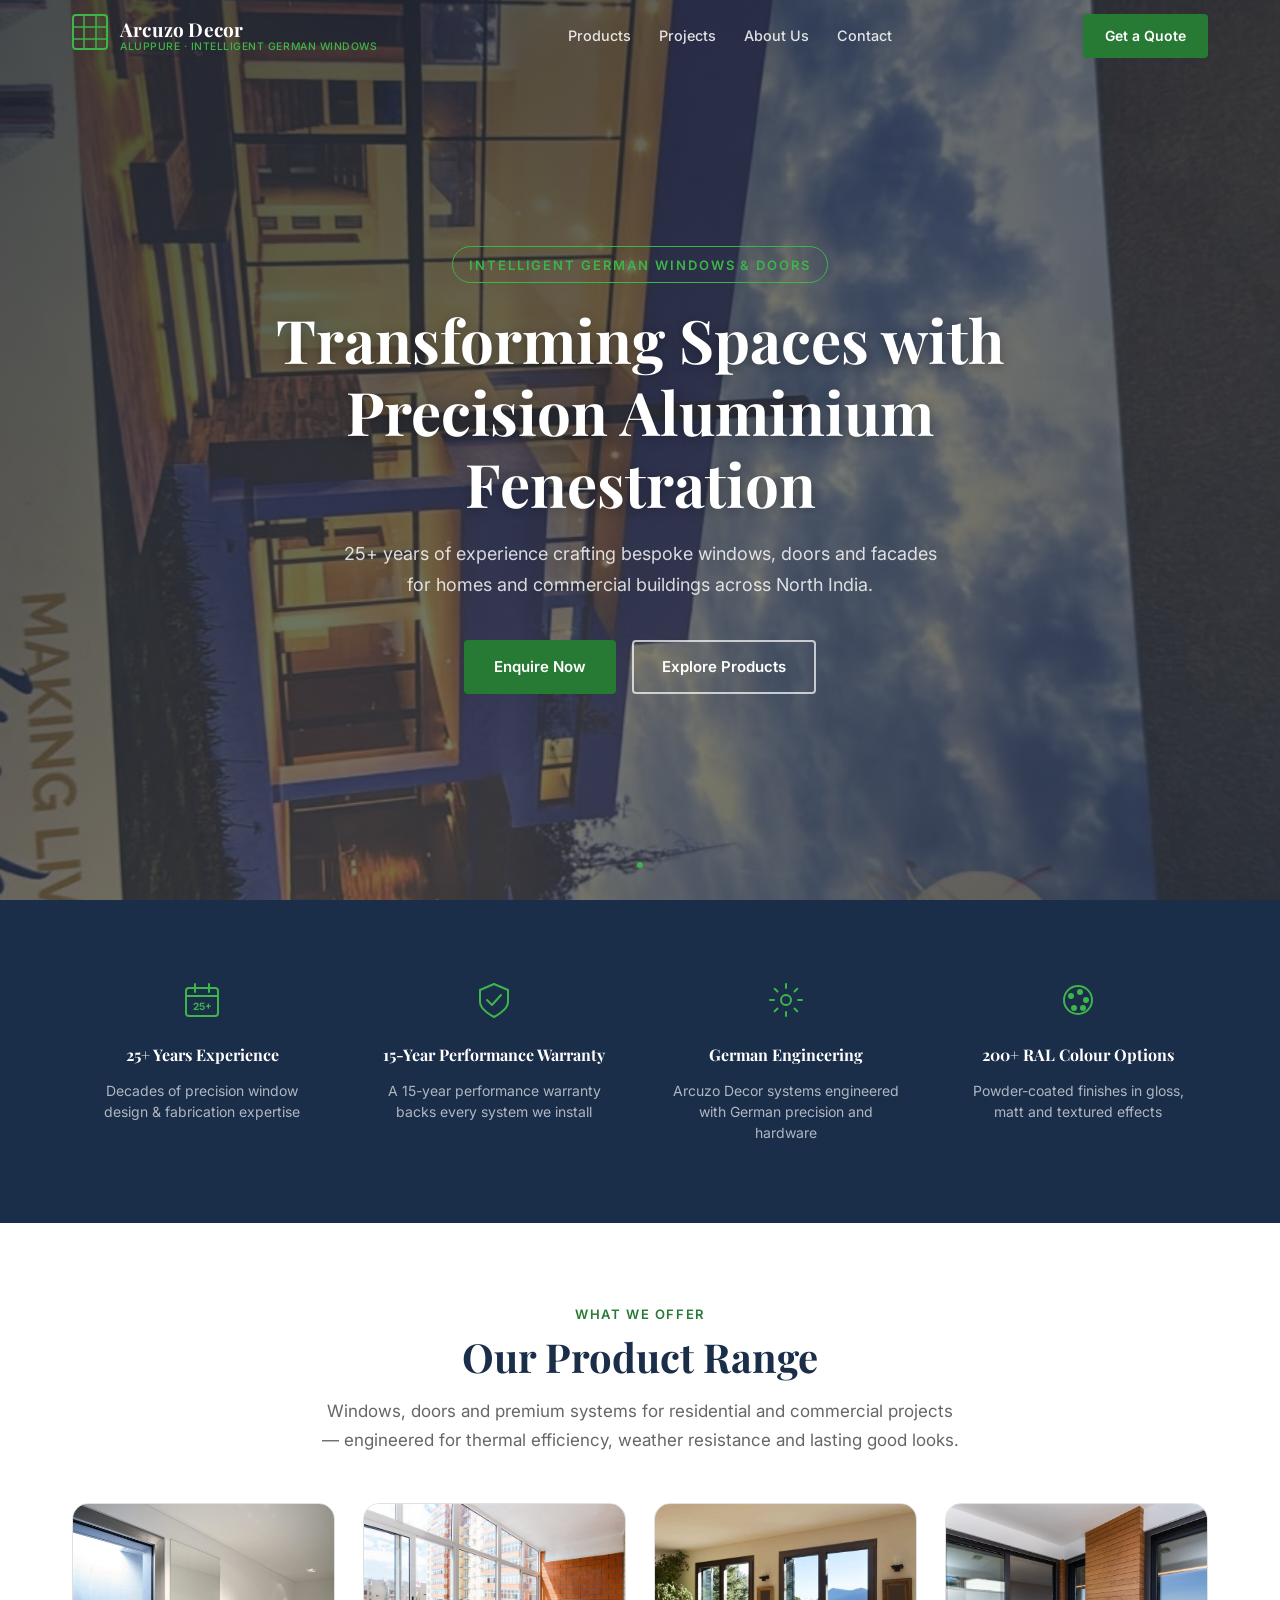
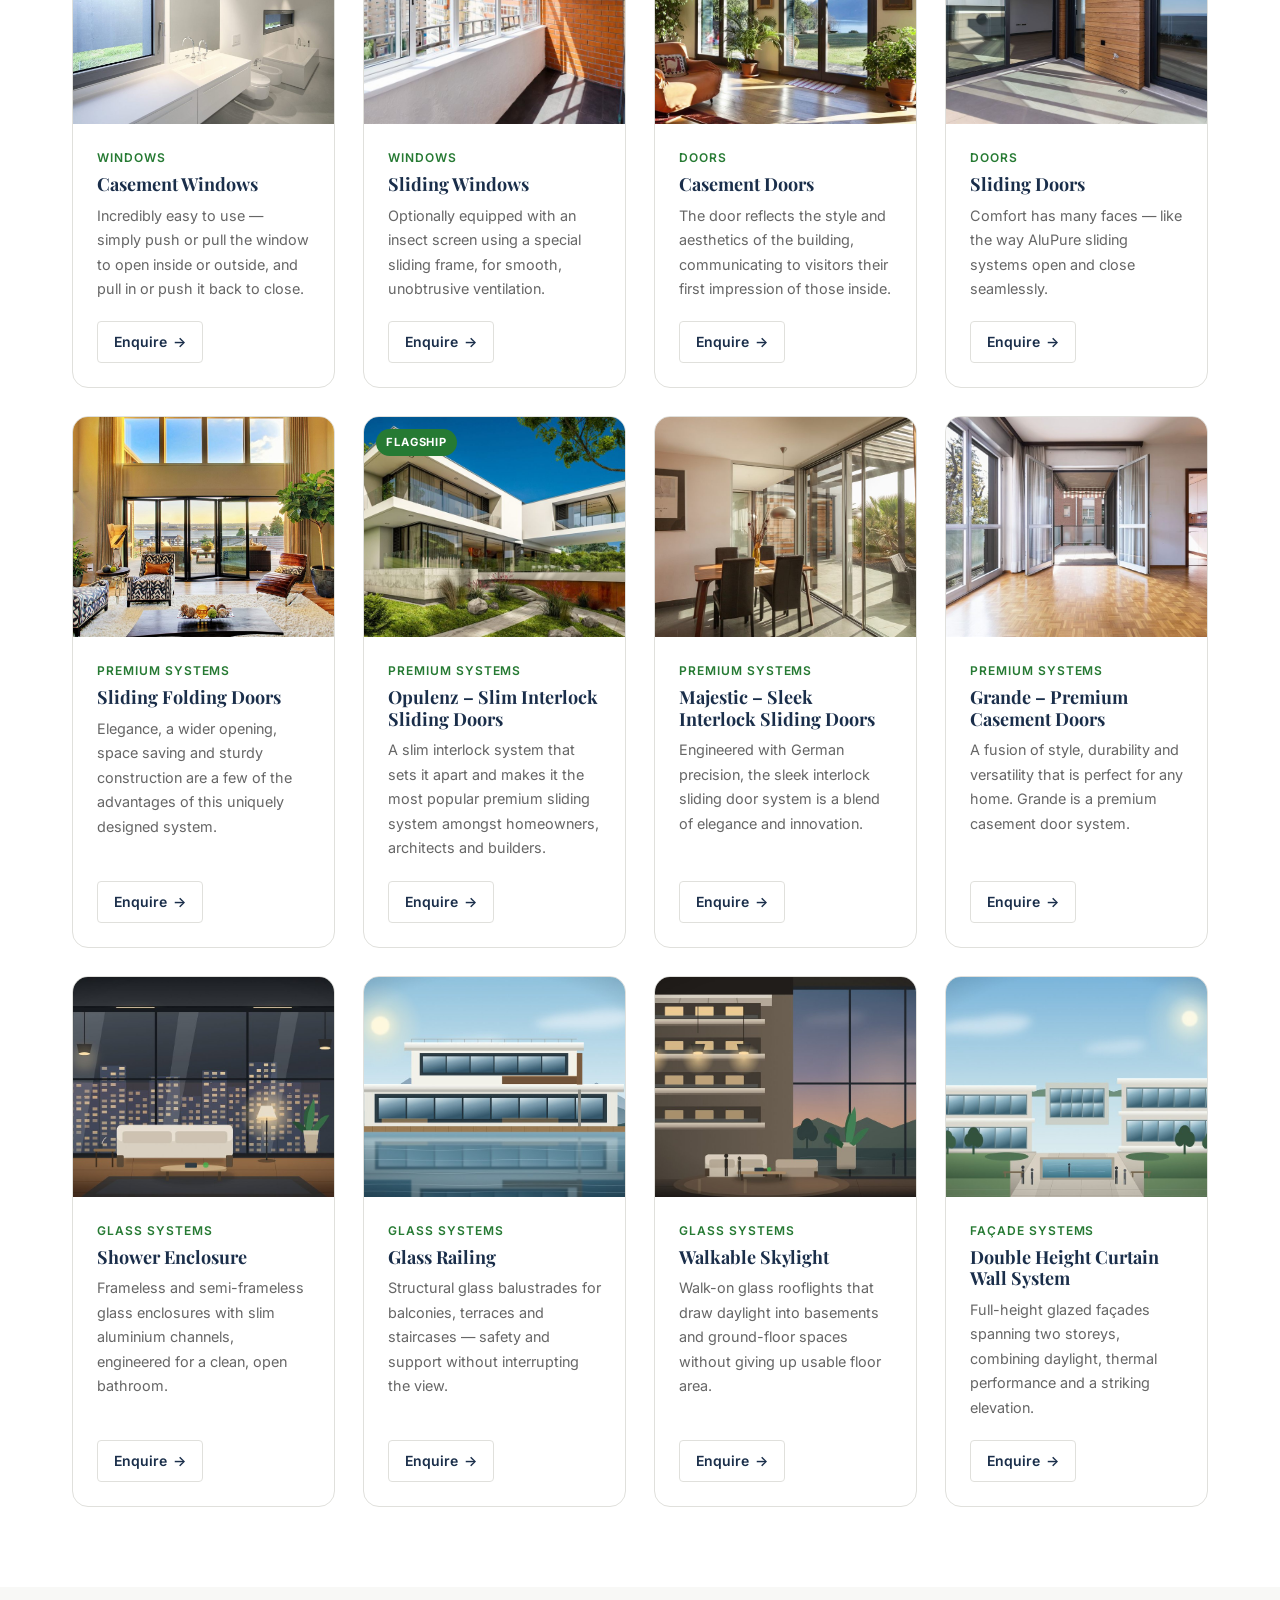
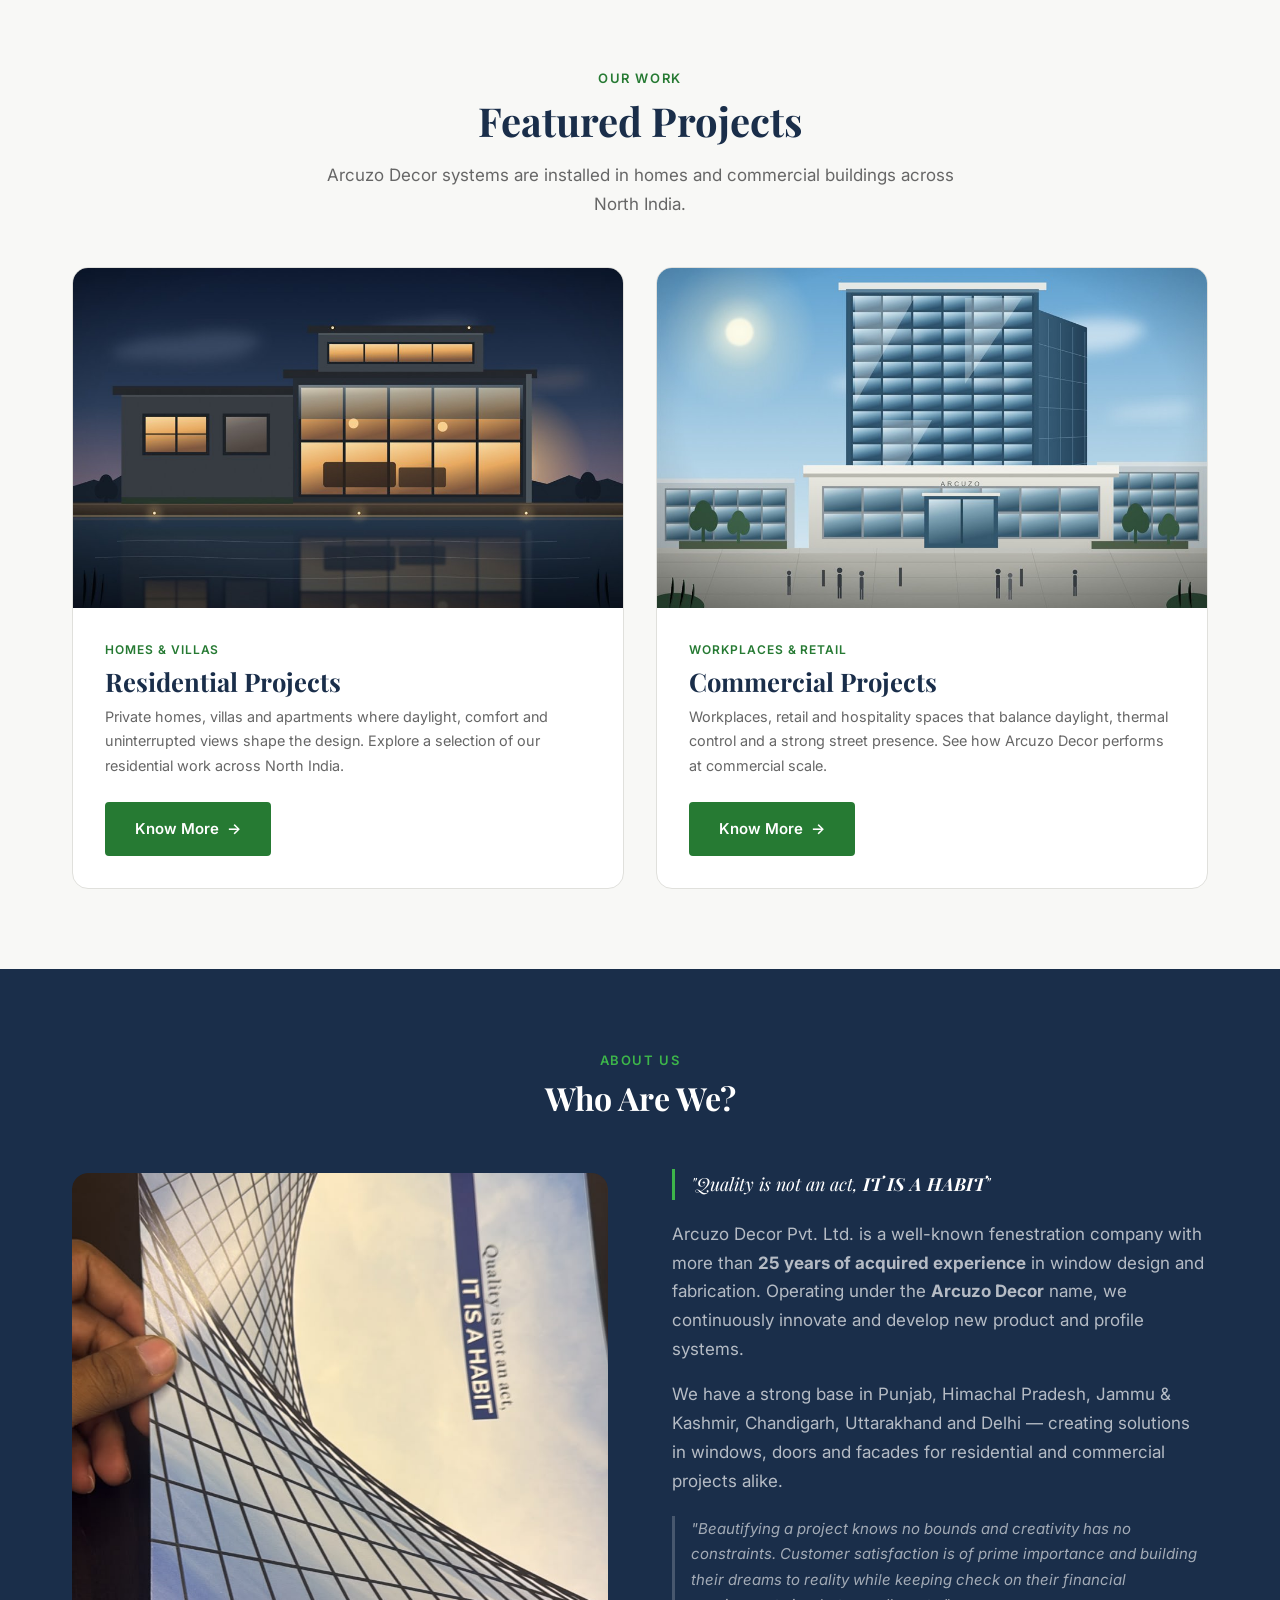
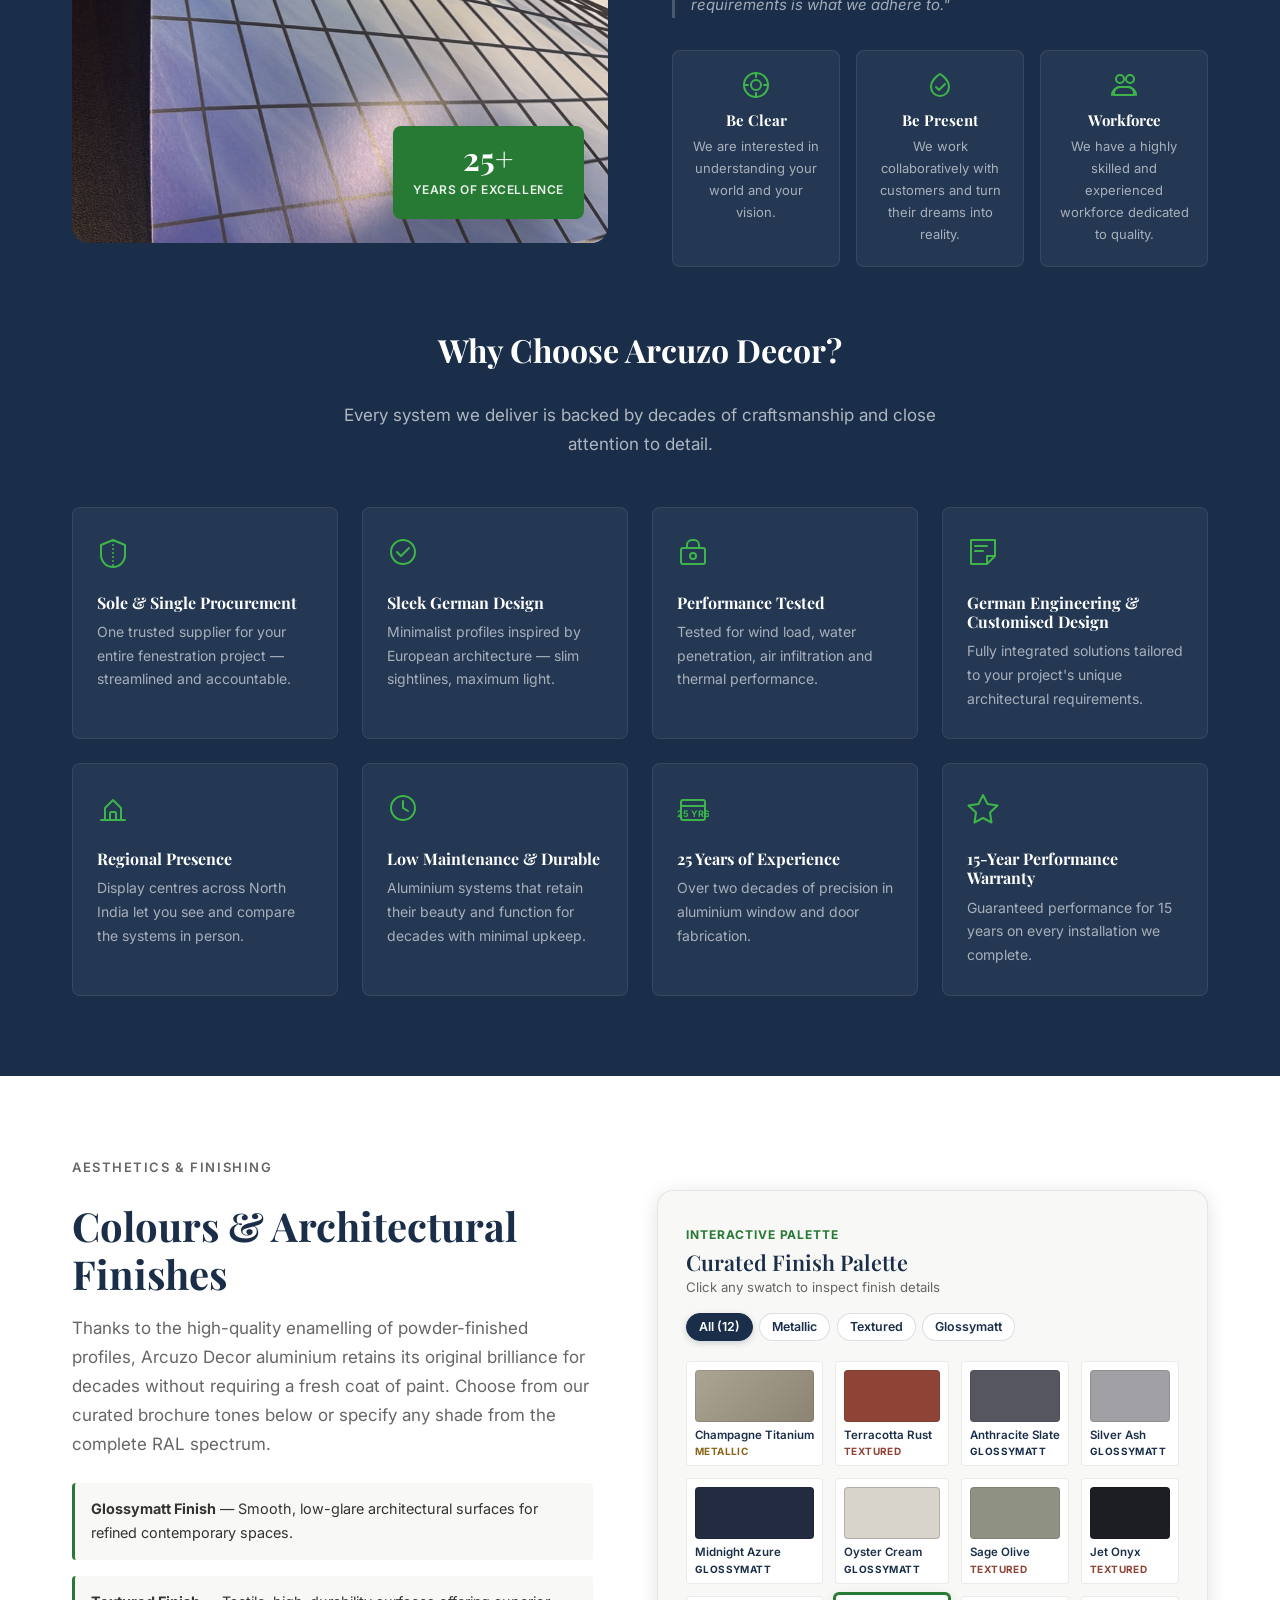
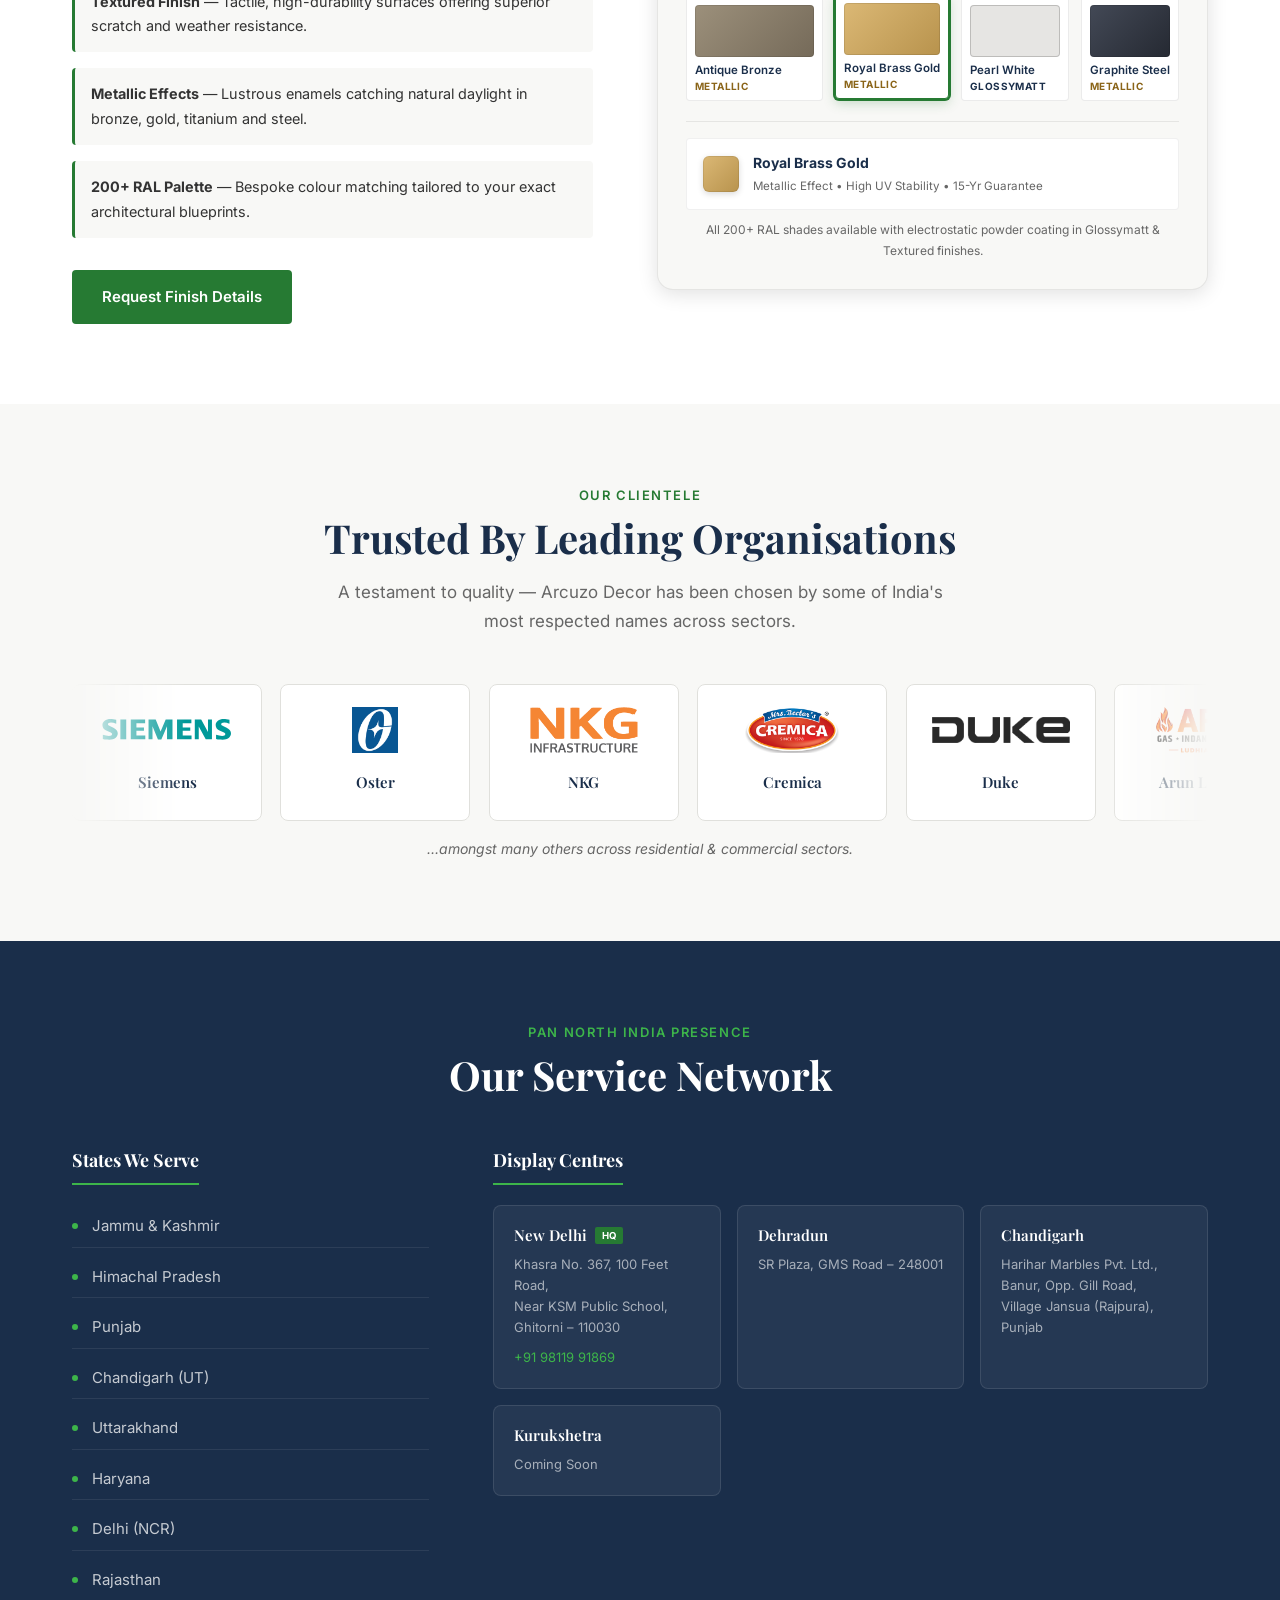
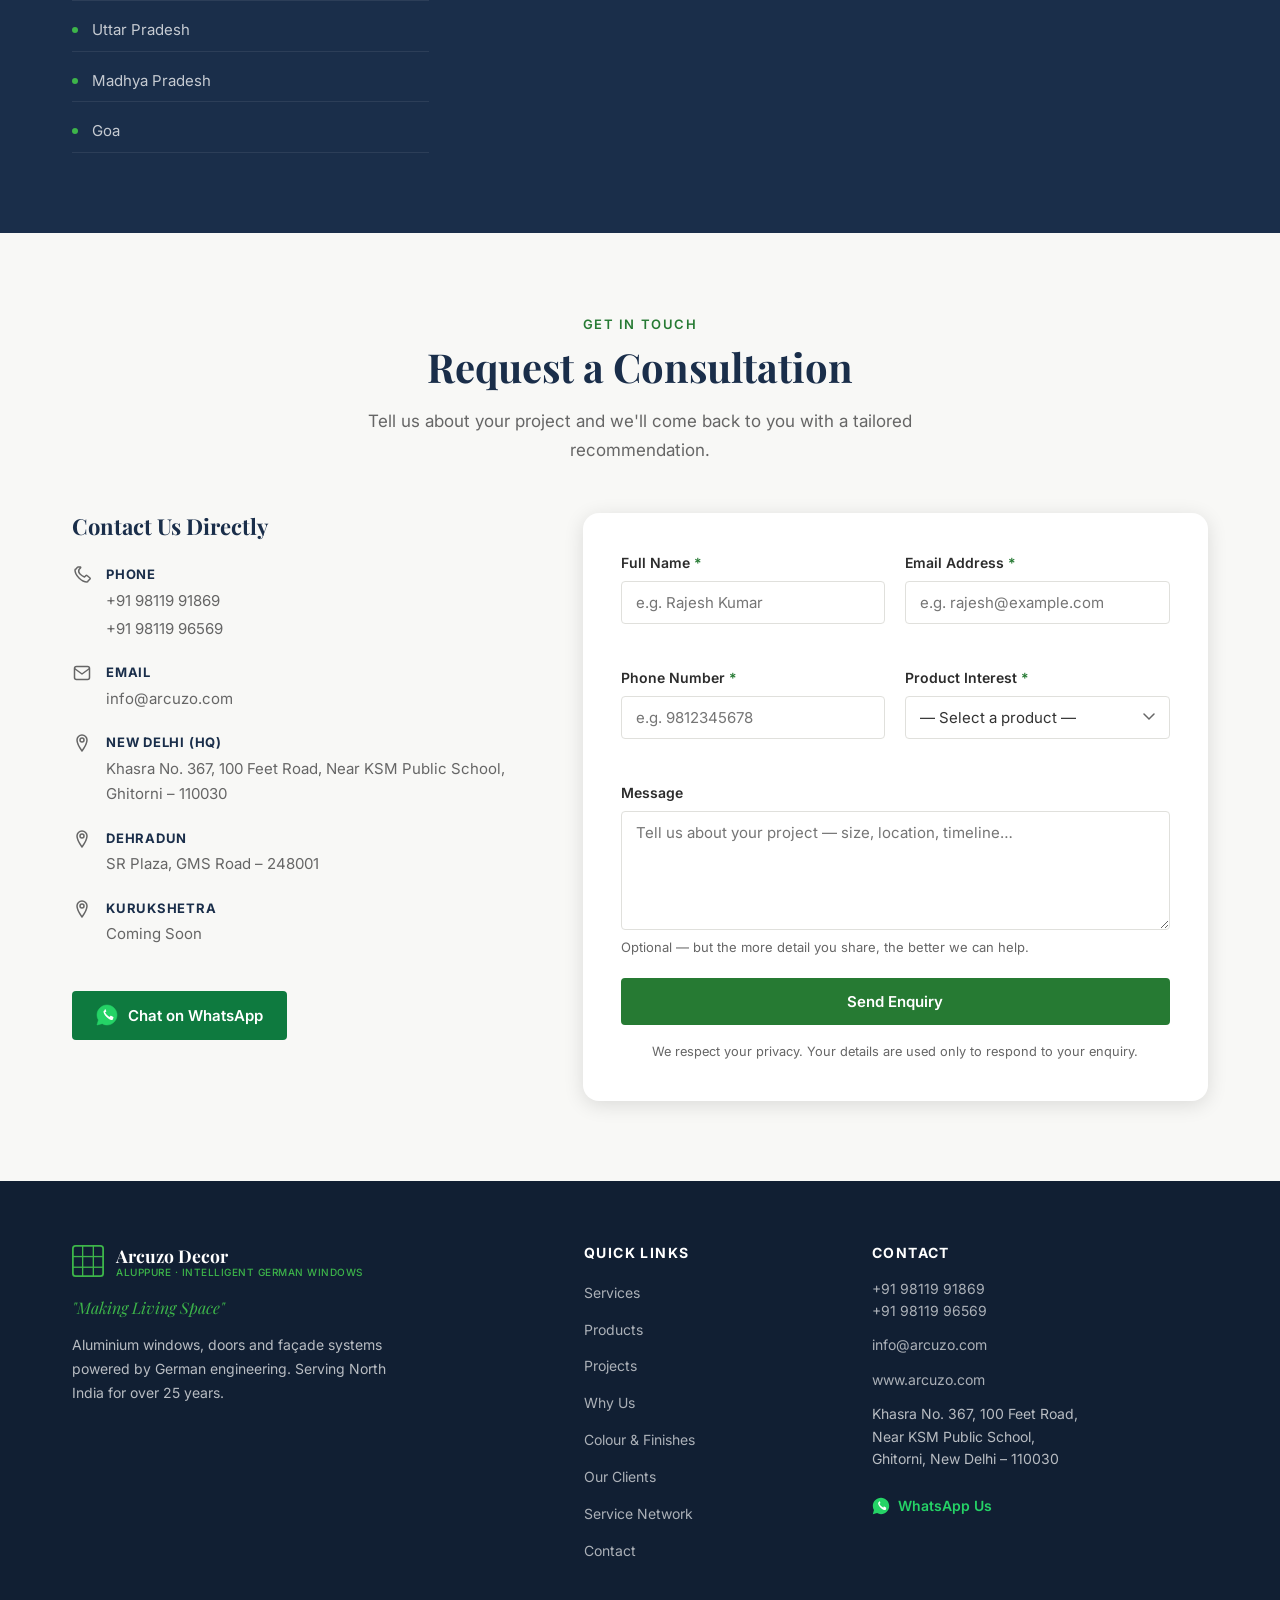
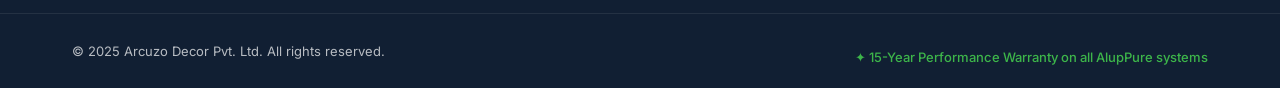
==== commit 782c177b: "added commertial/residential photo galary" ====
--- a/index.html
+++ b/index.html
@@ -1091,7 +1091,10 @@
               </span>
               <span class="client-name">Shapoorji Pallonji</span>
             </a>
-            <span class="client-card client-card--no-logo">
+            <span class="client-card">
+              <span class="client-logo-wrap">
+                <img class="client-logo client-logo--tall" src="assets/images/clients/mango-tree-villas.png" alt="" width="300" height="300" loading="lazy" />
+              </span>
               <span class="client-name">Mango Tree Villas</span>
             </span>
             <a class="client-card" href="https://www.itcportal.com" target="_blank" rel="noopener noreferrer">
--- a/css/style.css
+++ b/css/style.css
@@ -833,6 +833,140 @@
   gap: 2rem;
 }
 
+/* Residential photo gallery (masonry-style columns preserve each photo's ratio) */
+.project-gallery {
+  columns: 3;
+  column-gap: 1rem;
+}
+
+.project-gallery a {
+  display: block;
+  margin-bottom: 1rem;
+  border-radius: var(--radius-md);
+  break-inside: avoid;
+  cursor: zoom-in;
+}
+
+.project-gallery a:focus-visible {
+  outline: 3px solid var(--green-ink);
+  outline-offset: 3px;
+}
+
+.project-gallery img {
+  display: block;
+  width: 100%;
+  height: auto;
+  border-radius: var(--radius-md);
+}
+
+/* Photo lightbox */
+body.lightbox-open {
+  overflow: hidden;
+}
+
+.lightbox {
+  position: fixed;
+  inset: 0;
+  z-index: 2000;
+  display: flex;
+  align-items: center;
+  justify-content: center;
+  gap: 1rem;
+  padding: clamp(3.5rem, 7vw, 5rem) clamp(1rem, 5vw, 4.5rem);
+  background: rgba(9, 16, 26, 0.94);
+  -webkit-backdrop-filter: blur(4px);
+  backdrop-filter: blur(4px);
+}
+
+.lightbox[hidden] {
+  display: none;
+}
+
+.lightbox-figure {
+  margin: 0;
+  display: flex;
+  flex-direction: column;
+  align-items: center;
+  gap: 0.75rem;
+  max-width: 100%;
+  max-height: 100%;
+}
+
+.lightbox-image {
+  max-width: 100%;
+  max-height: calc(100vh - 9rem);
+  width: auto;
+  height: auto;
+  object-fit: contain;
+  border-radius: var(--radius-sm);
+  box-shadow: 0 24px 80px rgba(0, 0, 0, 0.5);
+}
+
+.lightbox-caption {
+  color: rgba(255, 255, 255, 0.7);
+  font-size: 0.8125rem;
+  font-weight: 500;
+  letter-spacing: 0.08em;
+}
+
+.lightbox-btn {
+  flex-shrink: 0;
+  display: inline-flex;
+  align-items: center;
+  justify-content: center;
+  width: 46px;
+  height: 46px;
+  border-radius: 50%;
+  border: 1px solid rgba(255, 255, 255, 0.25);
+  background: rgba(255, 255, 255, 0.08);
+  color: var(--white);
+  font-size: 1.5rem;
+  line-height: 1;
+  cursor: pointer;
+  transition: background var(--transition), border-color var(--transition);
+}
+
+.lightbox-btn:hover {
+  background: rgba(255, 255, 255, 0.18);
+  border-color: rgba(255, 255, 255, 0.5);
+}
+
+.lightbox-btn:focus-visible {
+  outline: 2px solid var(--green);
+  outline-offset: 3px;
+}
+
+.lightbox-close {
+  position: absolute;
+  top: 1rem;
+  right: 1rem;
+}
+
+@media (max-width: 640px) {
+  .lightbox {
+    padding: 4rem 1rem 6rem;
+  }
+
+  .lightbox-image,
+  .lightbox-figure {
+    max-height: calc(100vh - 12rem);
+  }
+
+  .lightbox-prev,
+  .lightbox-next {
+    position: absolute;
+    bottom: 1.5rem;
+  }
+
+  .lightbox-prev {
+    left: calc(50% - 3.5rem);
+  }
+
+  .lightbox-next {
+    right: calc(50% - 3.5rem);
+  }
+}
+
 .project-card {
   background: var(--white);
   border: 1px solid var(--border);
@@ -1309,6 +1443,16 @@
   object-fit: contain;
 }
 
+/* Square emblem logos get a little more height so they stay legible */
+.client-logo--tall {
+  max-width: 56px;
+  max-height: 56px;
+}
+
+.client-card:has(.client-logo--tall) .client-logo-wrap {
+  height: 56px;
+}
+
 .client-name {
   display: flex;
   align-items: center;
@@ -1340,6 +1484,13 @@
     max-width: 100px;
     max-height: 36px;
   }
+
+  .client-logo--tall {
+    max-width: 44px;
+    max-height: 44px;
+  }
+
+  .client-card:has(.client-logo--tall) .client-logo-wrap { height: 44px; }
 
   .client-name { font-size: 0.8125rem; }
 
@@ -1831,6 +1982,10 @@
     grid-template-columns: repeat(2, minmax(0, 1fr));
   }
 
+  .project-gallery {
+    columns: 2;
+  }
+
   .footer-inner {
     grid-template-columns: 1fr 1fr;
   }
@@ -1963,6 +2118,10 @@
     grid-template-columns: 1fr 1fr;
   }
 
+  .project-gallery {
+    columns: 1;
+  }
+
   .header-actions .btn-sm {
     display: none;
   }
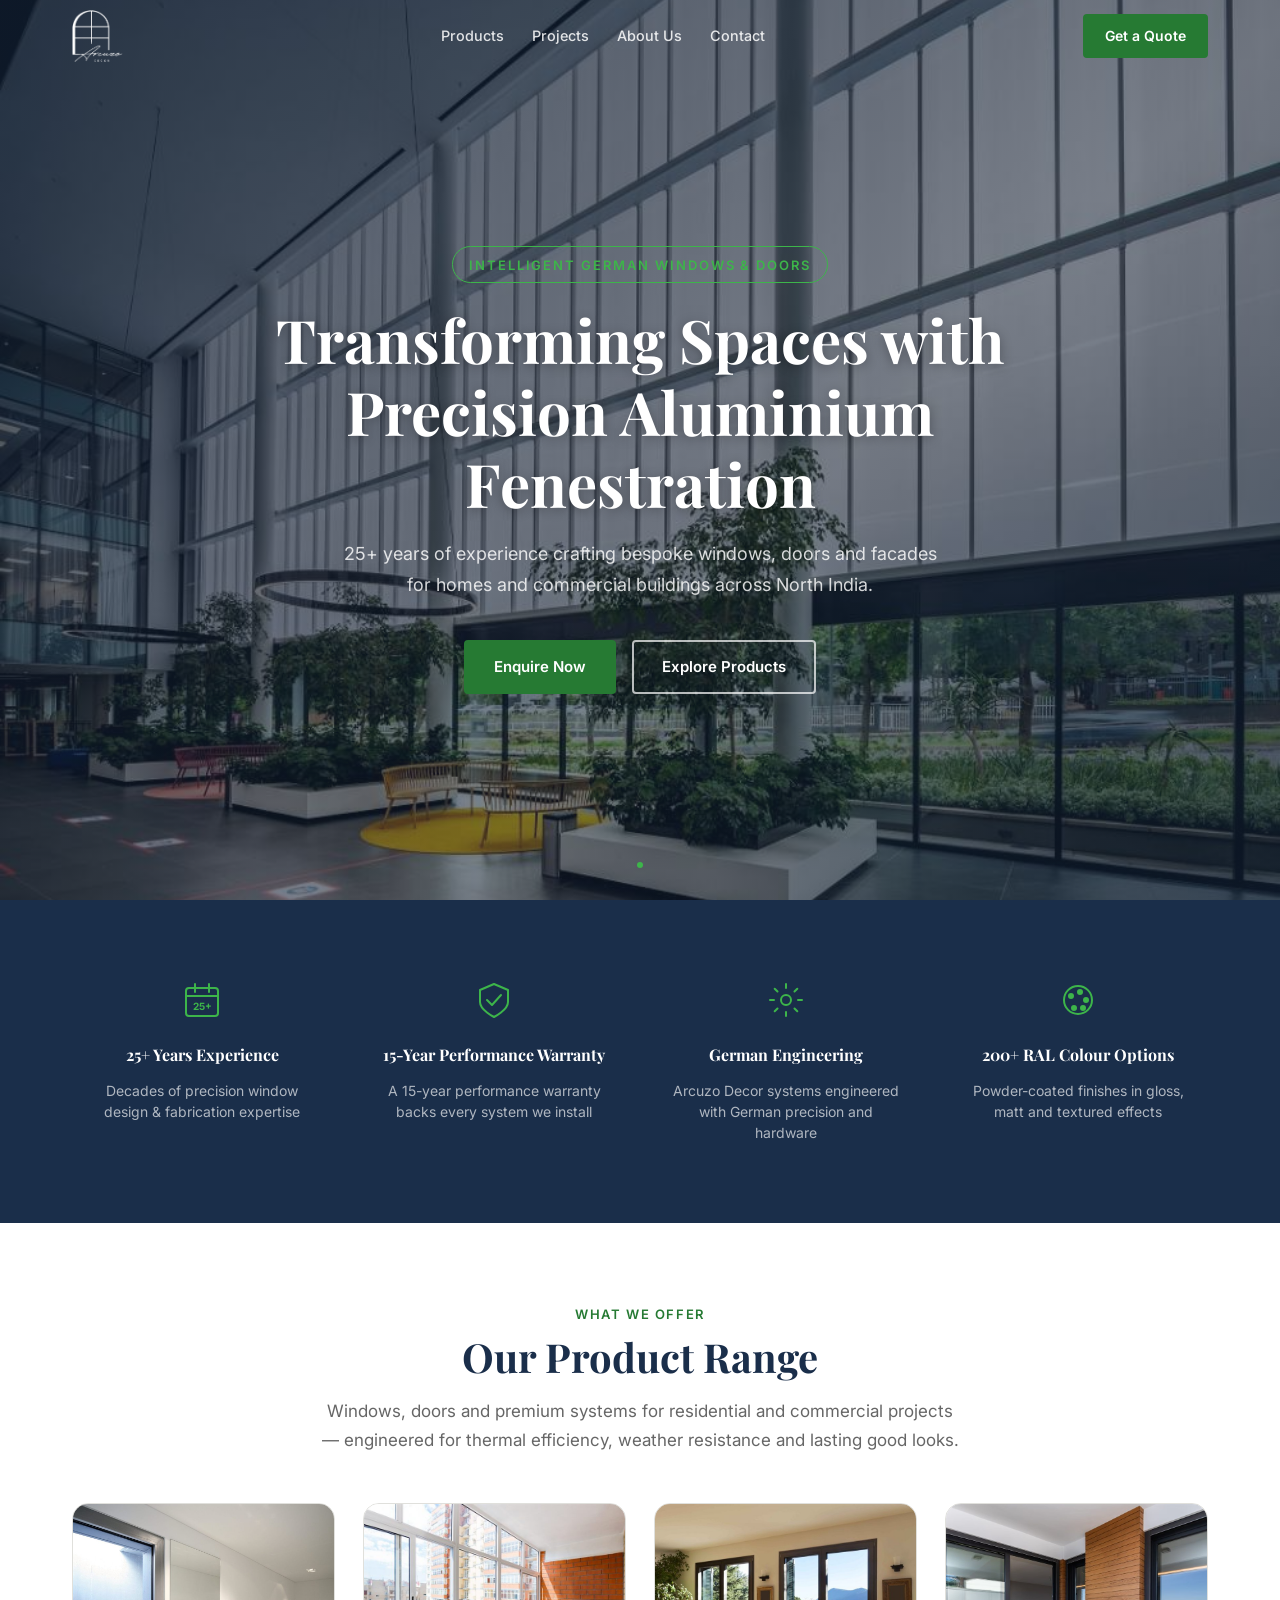
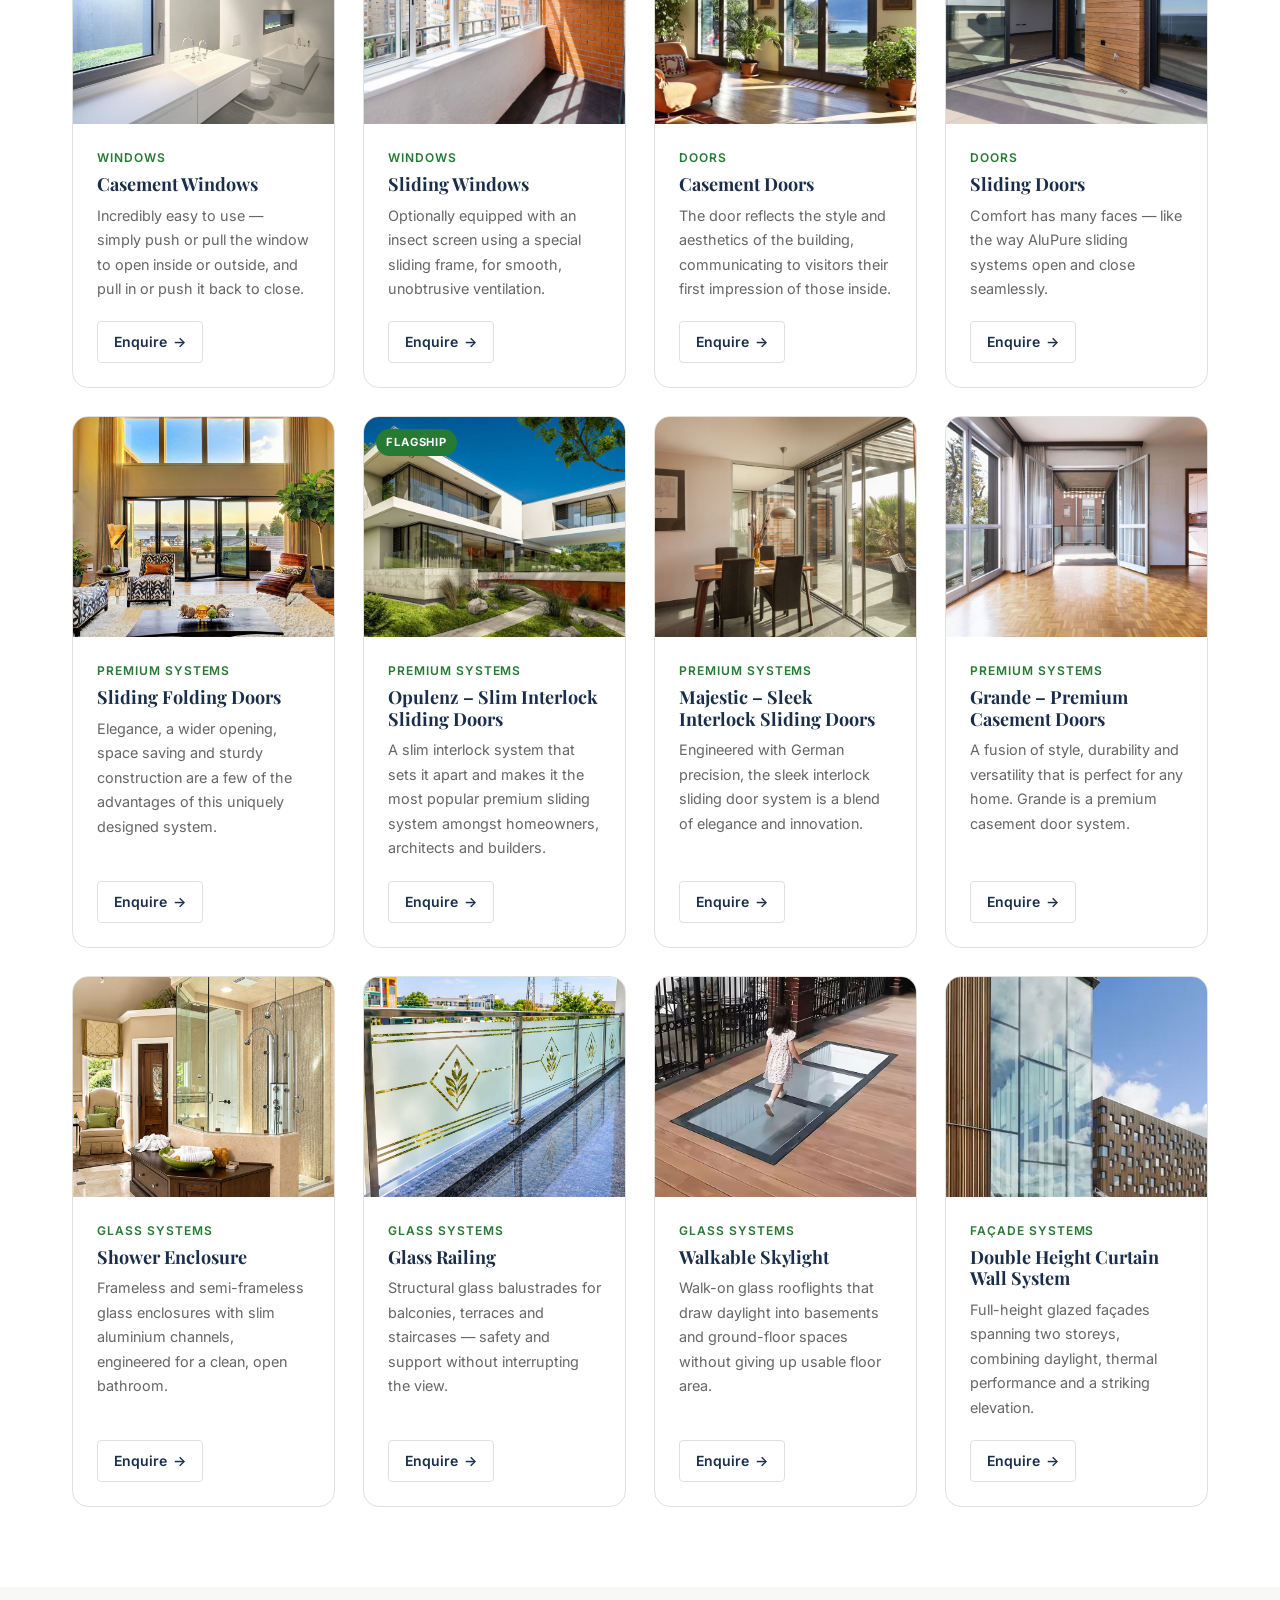
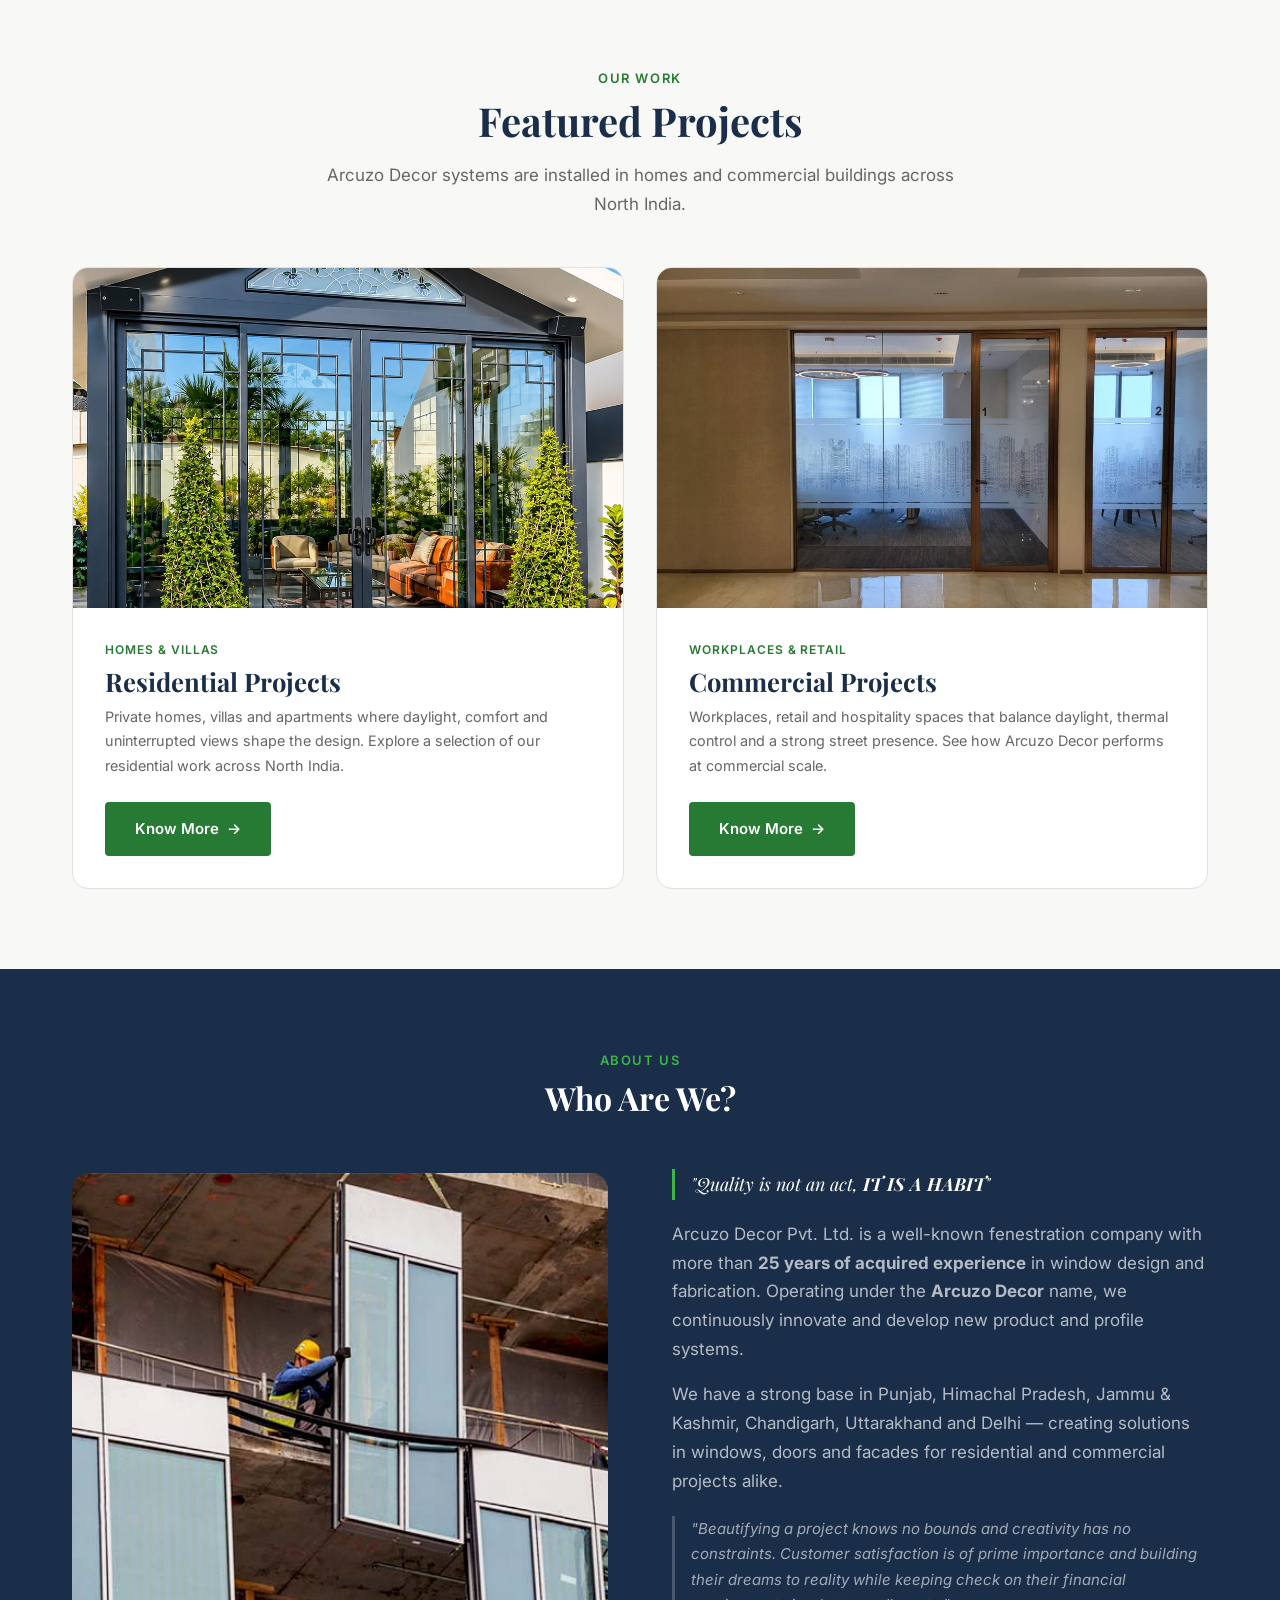
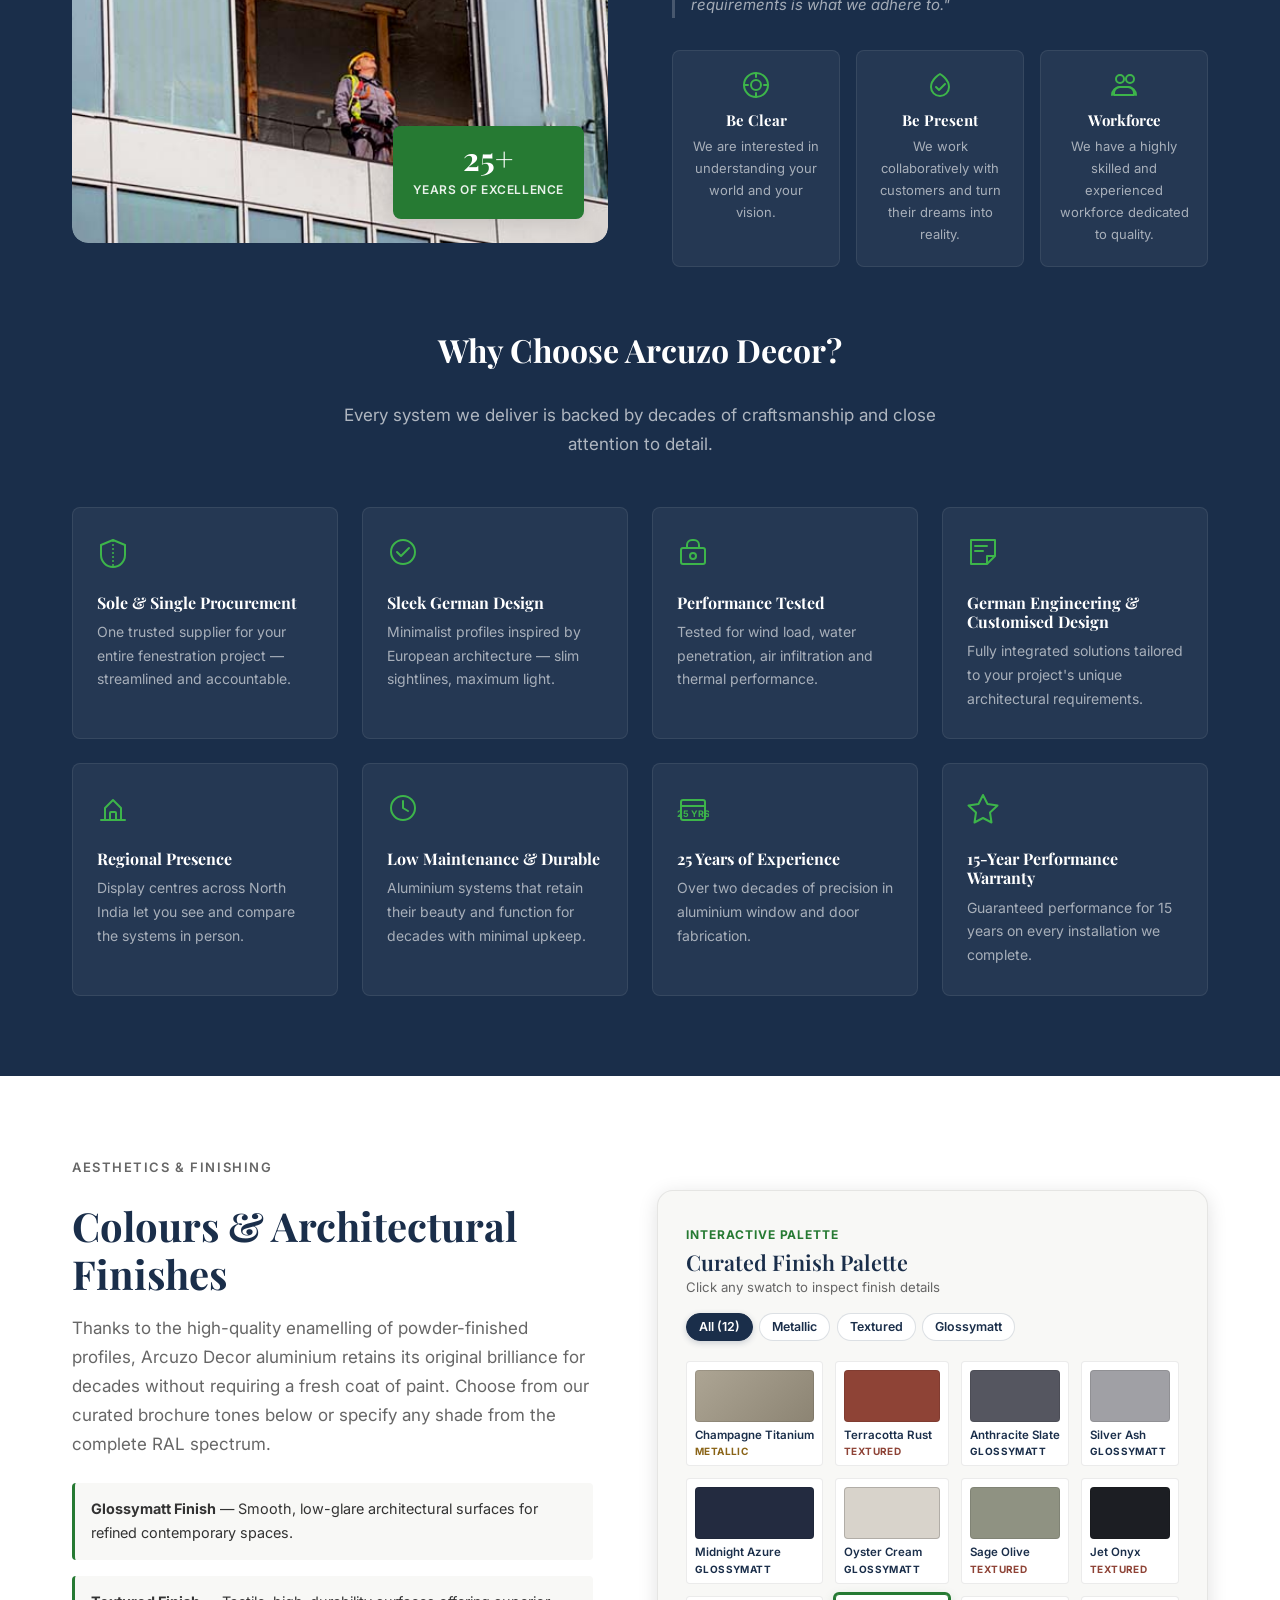
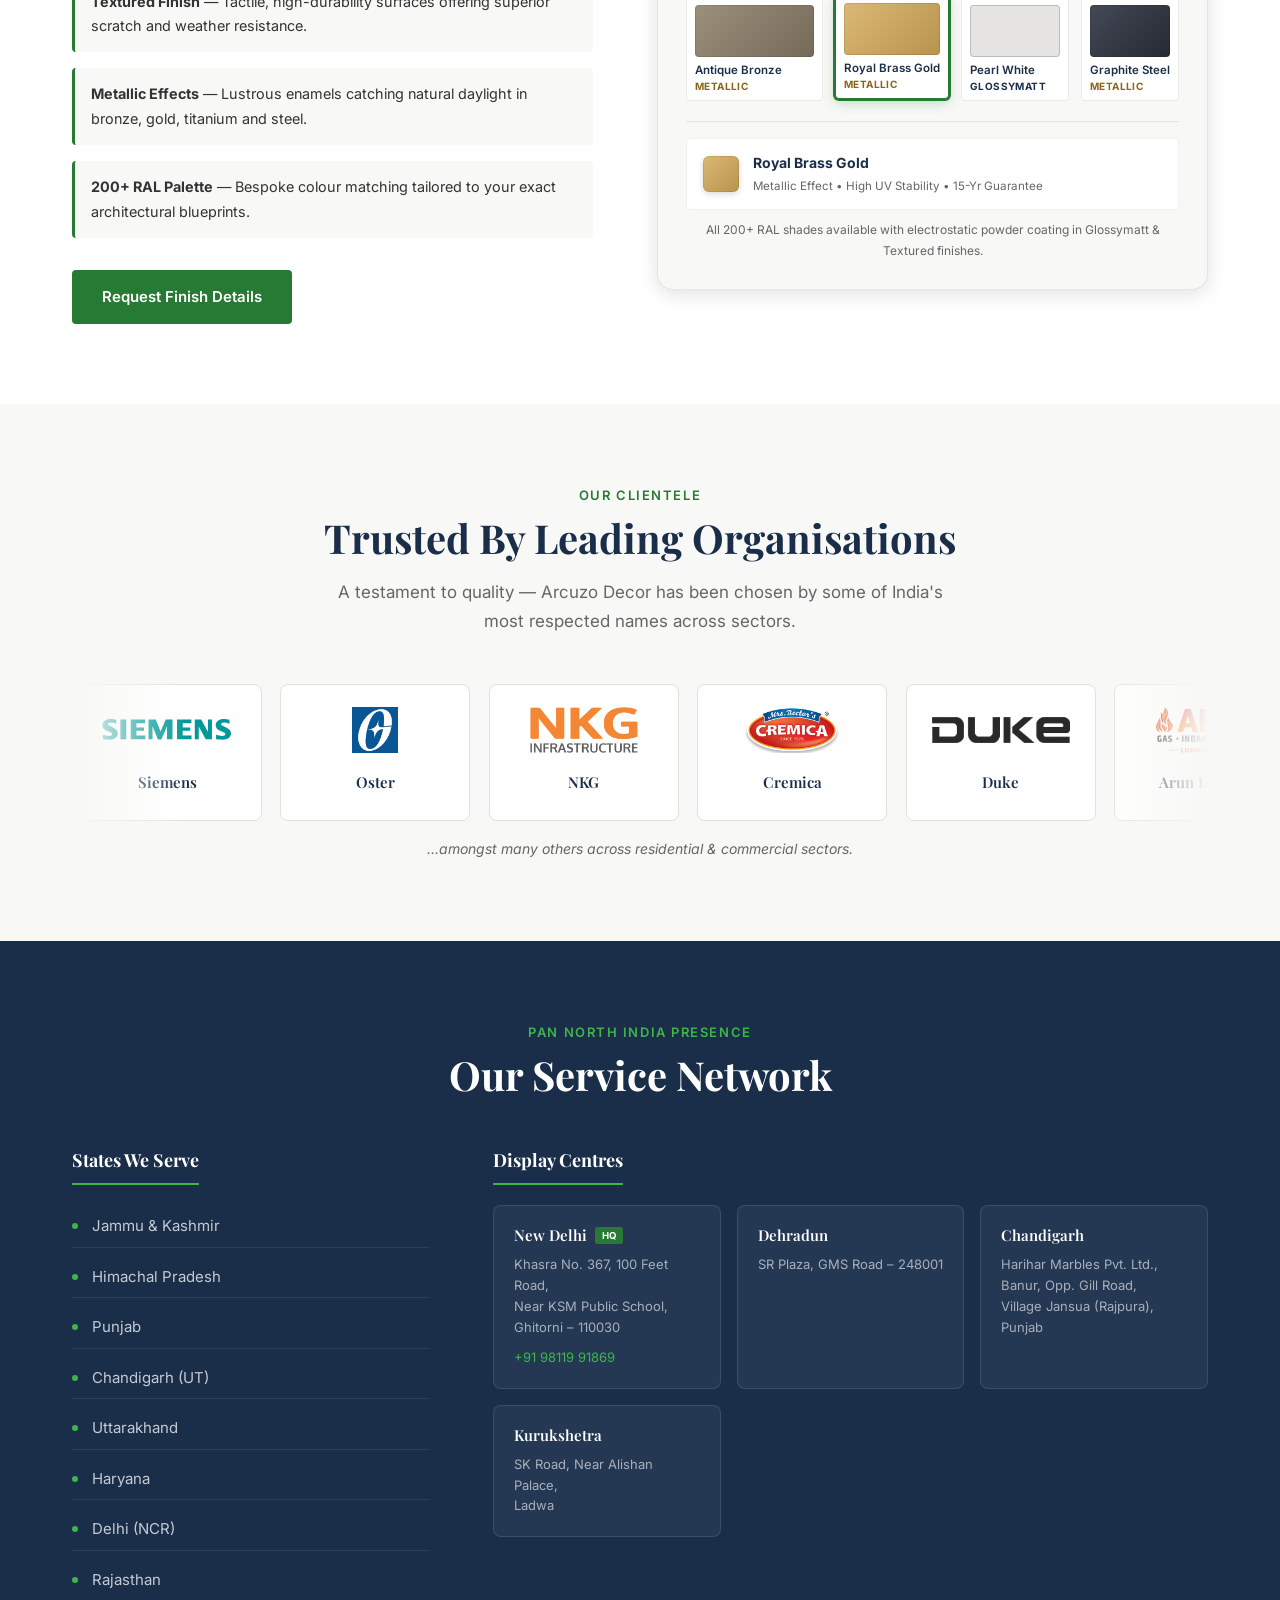
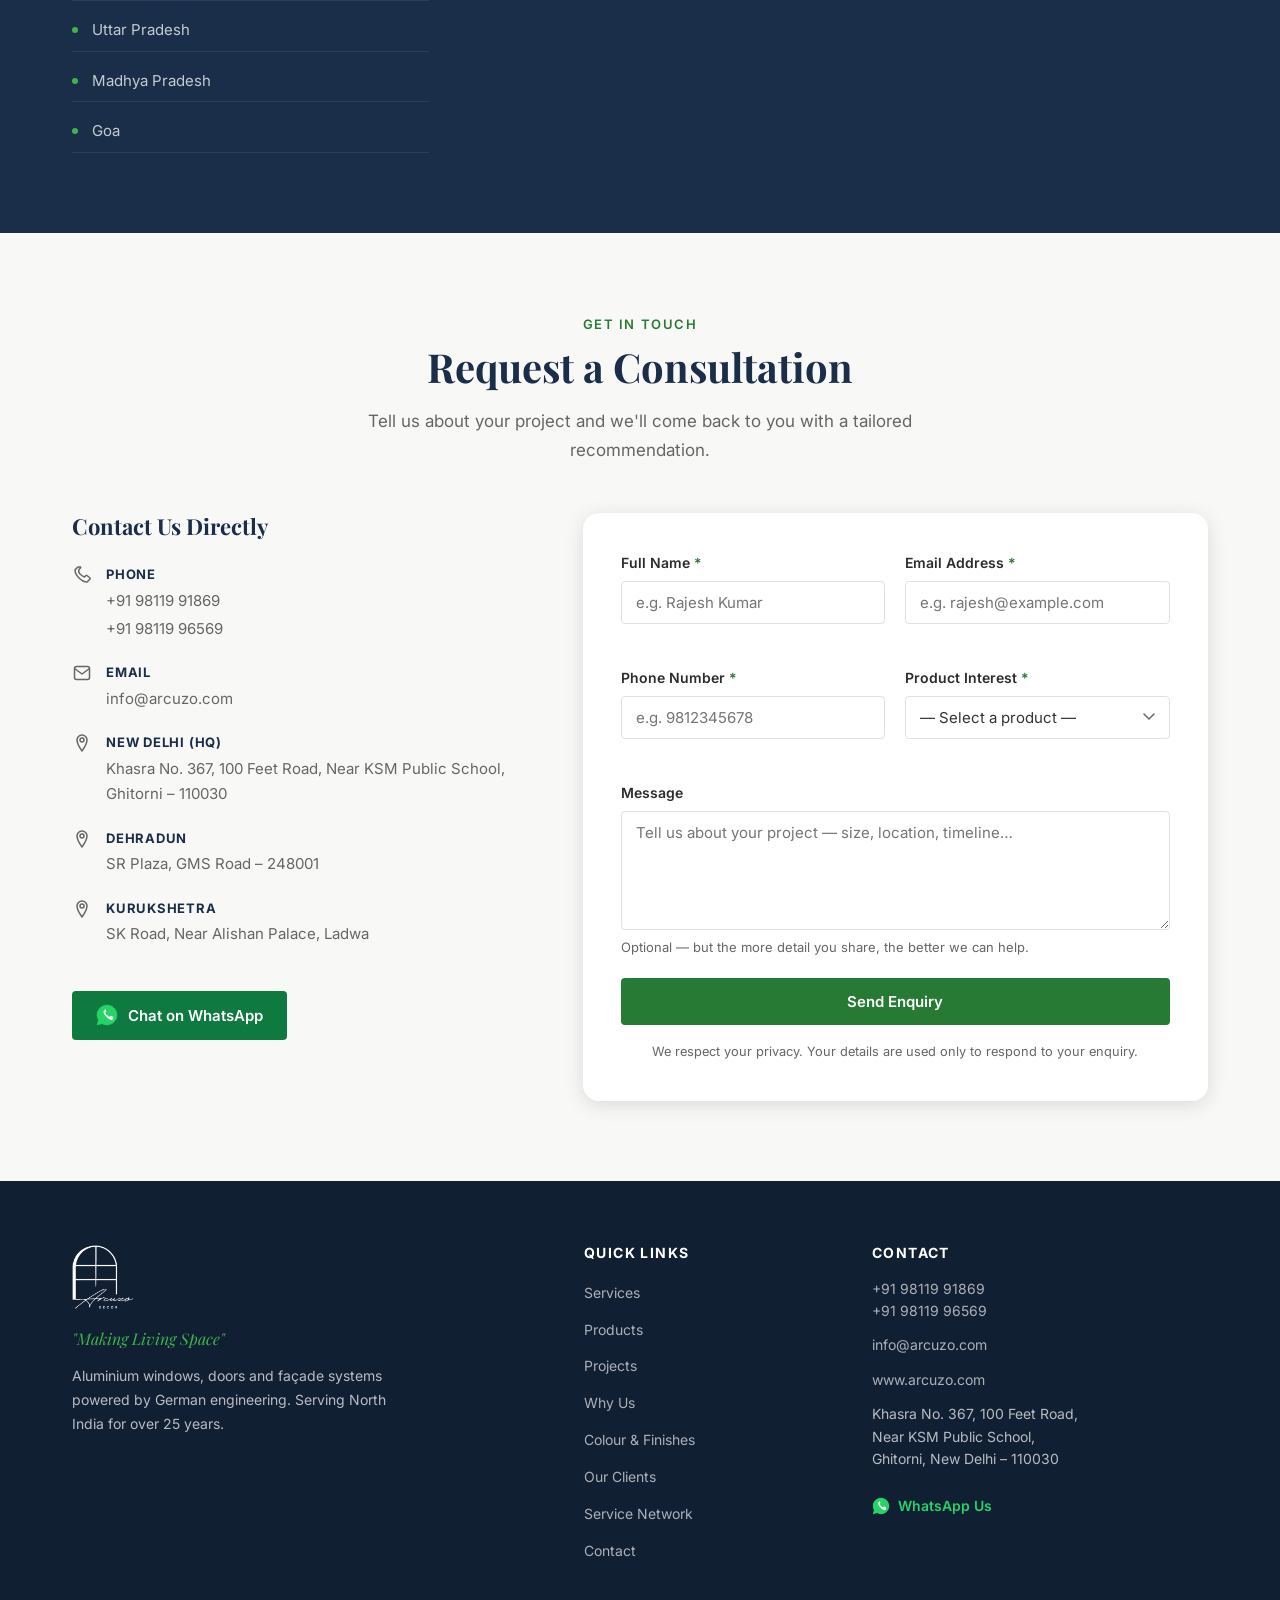
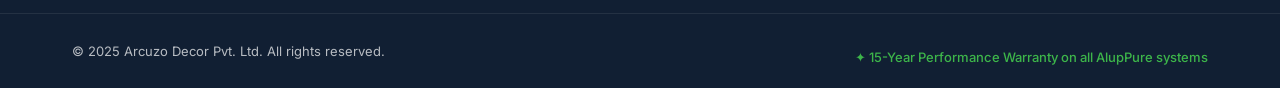
==== commit ce442294: "improvements in images and UI/UX" ====
--- a/index.html
+++ b/index.html
@@ -6,8 +6,7 @@
   <script>document.documentElement.classList.add('js');</script>
   <title>Arcuzo Decor – Intelligent German Aluminium Windows &amp; Doors</title>
   <meta name="description" content="Arcuzo Decor Pvt. Ltd. – 25+ years crafting premium aluminium windows, doors and façade systems with German engineering across North India. 15-year performance warranty." />
-  <!-- favicon placeholder: replace with your favicon -->
-  <!-- <link rel="icon" href="assets/images/favicon.ico" /> -->
+  <link rel="icon" type="image/png" href="assets/images/logo/arcuzo-logo-dark.png" />
   <link rel="preconnect" href="https://fonts.googleapis.com" />
   <link rel="preconnect" href="https://fonts.gstatic.com" crossorigin />
   <link href="https://fonts.googleapis.com/css2?family=Inter:wght@300;400;500;600;700&family=Playfair+Display:wght@400;600;700&display=swap" rel="stylesheet" />
@@ -23,19 +22,13 @@
 
       <!-- Logo -->
       <a href="#hero" class="logo" aria-label="Arcuzo Decor – Home">
-        <span class="logo-icon" aria-hidden="true">
-          <svg width="36" height="36" viewBox="0 0 36 36" fill="none" xmlns="http://www.w3.org/2000/svg" focusable="false">
-            <rect x="1" y="1" width="34" height="34" rx="3" stroke="#3db54a" stroke-width="2"/>
-            <line x1="12" y1="1" x2="12" y2="35" stroke="#3db54a" stroke-width="1.5"/>
-            <line x1="24" y1="1" x2="24" y2="35" stroke="#3db54a" stroke-width="1.5"/>
-            <line x1="1" y1="13" x2="35" y2="13" stroke="#3db54a" stroke-width="1.5"/>
-            <line x1="1" y1="25" x2="35" y2="25" stroke="#3db54a" stroke-width="1.5"/>
-          </svg>
-        </span>
-        <span class="logo-text">
-          <span class="logo-brand">Arcuzo Decor</span>
-          <span class="logo-sub">AlupPure · Intelligent German Windows</span>
-        </span>
+        <img
+          class="logo-img"
+          src="assets/images/logo/arcuzo-logo-light.png"
+          alt="Arcuzo Decor"
+          width="444"
+          height="455"
+        />
       </a>
 
       <!-- Desktop Nav -->
@@ -71,19 +64,16 @@
 
     <!-- ═══════════════════════════════ HERO ═════════════════════════════════ -->
     <section id="hero" aria-label="Hero – Arcuzo Decor">
-      <!-- Video background -->
+      <!-- Image background -->
       <div class="hero-media" aria-hidden="true">
-        <video
-          class="hero-video"
-          autoplay
-          muted
-          loop
-          playsinline
-          preload="metadata"
-          poster="assets/images/hero-house.jpeg"
-        >
-          <source src="assets/video/hero-reel.mp4" type="video/mp4" />
-        </video>
+        <img
+          class="hero-image"
+          src="assets/images/hero-interior.jpeg"
+          alt=""
+          width="1000"
+          height="754"
+          fetchpriority="high"
+        />
         <div class="hero-overlay"></div>
       </div>
 
@@ -372,9 +362,9 @@
             <div class="product-card-image">
               <img
                 src="assets/images/products/shower-enclosure.jpg"
-                alt="Glass-walled interior with floor-to-ceiling glazing and warm evening lighting"
-                width="1000"
-                height="625"
+                alt="Corner glass shower enclosure with chrome fixtures in a luxury bathroom"
+                width="900"
+                height="1352"
                 loading="lazy"
               />
             </div>
@@ -395,9 +385,9 @@
             <div class="product-card-image">
               <img
                 src="assets/images/products/glass-railing.jpg"
-                alt="Modern villa with extensive glazing reflected in a pool at sunset"
-                width="1000"
-                height="625"
+                alt="Frosted glass balcony railing with stainless steel posts and decorative leaf panels"
+                width="900"
+                height="1349"
                 loading="lazy"
               />
             </div>
@@ -418,9 +408,9 @@
             <div class="product-card-image">
               <img
                 src="assets/images/products/walkable-skylight.jpg"
-                alt="Glazed hotel atrium with a multi-storey glass wall and lounge seating"
-                width="1000"
-                height="625"
+                alt="Child walking across a frameless glass walkable skylight set into a wooden deck"
+                width="750"
+                height="750"
                 loading="lazy"
               />
             </div>
@@ -441,9 +431,9 @@
             <div class="product-card-image">
               <img
                 src="assets/images/products/curtain-wall-system.jpg"
-                alt="Glazed office pavilions arranged around a landscaped business park plaza"
-                width="1000"
-                height="625"
+                alt="Modern timber-clad building with a double-height glass curtain wall reflecting the sky"
+                width="385"
+                height="550"
                 loading="lazy"
               />
             </div>
@@ -479,10 +469,11 @@
           <article class="project-card project-card--overview fade-in">
             <div class="project-card-image">
               <img
-                src="assets/images/projects/residential-courtyard-house.jpg"
-                alt="Modern residential villa at dusk with full-height glazing and a reflecting pool"
-                width="1000"
-                height="625"
+                src="assets/images/projects/residential-projects-cover.jpg"
+                alt="Modern glass garden pavilion with black-framed sliding doors, stained-glass fanlight and potted topiary"
+                width="1086"
+                height="1448"
+                style="object-position: center 40%"
                 loading="lazy"
               />
             </div>
@@ -503,10 +494,10 @@
           <article class="project-card project-card--overview fade-in">
             <div class="project-card-image">
               <img
-                src="assets/images/projects/commercial-corporate-headquarters.jpg"
-                alt="Glass corporate headquarters tower rising above a landscaped public plaza"
-                width="1000"
-                height="625"
+                src="assets/images/projects/commercial/commercial-03.jpeg"
+                alt="Office corridor with bronze-framed glass partitions and frosted cityscape film"
+                width="1024"
+                height="768"
                 loading="lazy"
               />
             </div>
@@ -538,10 +529,10 @@
 
           <div class="about-image fade-in">
             <img
-              src="assets/images/quality-habit.jpeg"
-              alt="Glass curtain wall building reflecting blue sky – Arcuzo Decor quality brochure cover"
-              width="900"
-              height="1600"
+              src="assets/images/who-are-we.jpeg"
+              alt="Workers installing a large glass curtain wall panel on a building under construction"
+              width="722"
+              height="612"
               loading="lazy"
             />
             <div class="about-image-badge">
@@ -1037,12 +1028,6 @@
               </span>
               <span class="client-name">Arun Logistics</span>
             </a>
-            <span class="client-card client-card--no-logo">
-              <span class="client-name">IQL</span>
-            </span>
-            <span class="client-card client-card--no-logo">
-              <span class="client-name">Pontiac Carbons Minerals</span>
-            </span>
             <a class="client-card" href="https://vivachem.co.in" target="_blank" rel="noopener noreferrer">
               <span class="client-logo-wrap">
                 <img class="client-logo" src="assets/images/clients/vivachem.png" alt="" />
@@ -1115,9 +1100,6 @@
               </span>
               <span class="client-name">L&amp;T Infotech</span>
             </a>
-            <span class="client-card client-card--no-logo">
-              <span class="client-name">Swastik Metals</span>
-            </span>
             <a class="client-card" href="https://www.tcs.com" target="_blank" rel="noopener noreferrer">
               <span class="client-logo-wrap">
                 <img class="client-logo" src="assets/images/clients/tcs.svg" alt="" />
@@ -1161,12 +1143,6 @@
               </span>
               <span class="client-name">Arun Logistics</span>
             </a>
-            <span class="client-card client-card--no-logo" aria-hidden="true" tabindex="-1">
-              <span class="client-name">IQL</span>
-            </span>
-            <span class="client-card client-card--no-logo" aria-hidden="true" tabindex="-1">
-              <span class="client-name">Pontiac Carbons Minerals</span>
-            </span>
             <a class="client-card" href="https://vivachem.co.in" target="_blank" rel="noopener noreferrer" aria-hidden="true" tabindex="-1">
               <span class="client-logo-wrap">
                 <img class="client-logo" src="assets/images/clients/vivachem.png" alt="" />
@@ -1215,7 +1191,10 @@
               </span>
               <span class="client-name">Shapoorji Pallonji</span>
             </a>
-            <span class="client-card client-card--no-logo" aria-hidden="true" tabindex="-1">
+            <span class="client-card" aria-hidden="true" tabindex="-1">
+              <span class="client-logo-wrap">
+                <img class="client-logo client-logo--tall" src="assets/images/clients/mango-tree-villas.png" alt="" width="300" height="300" loading="lazy" />
+              </span>
               <span class="client-name">Mango Tree Villas</span>
             </span>
             <a class="client-card" href="https://www.itcportal.com" target="_blank" rel="noopener noreferrer" aria-hidden="true" tabindex="-1">
@@ -1236,9 +1215,6 @@
               </span>
               <span class="client-name">L&amp;T Infotech</span>
             </a>
-            <span class="client-card client-card--no-logo" aria-hidden="true" tabindex="-1">
-              <span class="client-name">Swastik Metals</span>
-            </span>
             <a class="client-card" href="https://www.tcs.com" target="_blank" rel="noopener noreferrer" aria-hidden="true" tabindex="-1">
               <span class="client-logo-wrap">
                 <img class="client-logo" src="assets/images/clients/tcs.svg" alt="" />
@@ -1304,7 +1280,8 @@
               <article class="centre-card">
                 <h4>Kurukshetra</h4>
                 <address>
-                  Coming Soon
+                  SK Road, Near Alishan Palace,<br />
+                  Ladwa
                 </address>
               </article>
             </div>
@@ -1390,7 +1367,7 @@
               </span>
               <div>
                 <strong>Kurukshetra</strong>
-                <span>Coming Soon</span>
+                <span>SK Road, Near Alishan Palace, Ladwa</span>
               </div>
             </div>
 
@@ -1538,17 +1515,13 @@
 
       <div class="footer-brand">
         <a href="#hero" class="footer-logo" aria-label="Arcuzo Decor – Back to top">
-          <svg width="32" height="32" viewBox="0 0 36 36" fill="none" xmlns="http://www.w3.org/2000/svg" aria-hidden="true" focusable="false">
-            <rect x="1" y="1" width="34" height="34" rx="3" stroke="#3db54a" stroke-width="2"/>
-            <line x1="12" y1="1" x2="12" y2="35" stroke="#3db54a" stroke-width="1.5"/>
-            <line x1="24" y1="1" x2="24" y2="35" stroke="#3db54a" stroke-width="1.5"/>
-            <line x1="1" y1="13" x2="35" y2="13" stroke="#3db54a" stroke-width="1.5"/>
-            <line x1="1" y1="25" x2="35" y2="25" stroke="#3db54a" stroke-width="1.5"/>
-          </svg>
-          <span class="footer-logo-text">
-            <span>Arcuzo Decor</span>
-            <span class="footer-logo-sub">AlupPure · Intelligent German Windows</span>
-          </span>
+          <img
+            class="footer-logo-img"
+            src="assets/images/logo/arcuzo-logo-light.png"
+            alt="Arcuzo Decor"
+            width="444"
+            height="455"
+          />
         </a>
         <p class="footer-tagline">"Making Living Space"</p>
         <p class="footer-desc">
--- a/css/style.css
+++ b/css/style.css
@@ -258,26 +258,10 @@
   flex-shrink: 0;
 }
 
-.logo-text {
-  display: flex;
-  flex-direction: column;
-  line-height: 1.15;
-}
-
-.logo-brand {
-  font-family: 'Playfair Display', serif;
-  font-size: 1.1875rem;
-  font-weight: 700;
-  color: var(--white);
-  letter-spacing: 0.01em;
-}
-
-.logo-sub {
-  font-size: 0.65rem;
-  color: var(--green);
-  font-weight: 500;
-  letter-spacing: 0.05em;
-  text-transform: uppercase;
+.logo-img {
+  display: block;
+  height: 52px;
+  width: auto;
 }
 
 /* Nav */
@@ -371,7 +355,7 @@
   z-index: 0;
 }
 
-.hero-video {
+.hero-image {
   width: 100%;
   height: 100%;
   object-fit: cover;
@@ -833,17 +817,31 @@
   gap: 2rem;
 }
 
-/* Residential photo gallery (masonry-style columns preserve each photo's ratio) */
+/* Project photo gallery – uniform tiles, images cropped to fill */
 .project-gallery {
-  columns: 3;
-  column-gap: 1rem;
+  display: grid;
+  grid-template-columns: repeat(3, minmax(0, 1fr));
+  gap: 1rem;
+}
+
+/* Reserve space while the dynamic gallery discovers its photos */
+.project-gallery[aria-busy="true"] {
+  min-height: 50vh;
+}
+
+.gallery-noscript {
+  text-align: center;
+  color: var(--text-muted);
+  padding: 3rem 0;
 }
 
 .project-gallery a {
   display: block;
-  margin-bottom: 1rem;
+  position: relative;
+  aspect-ratio: 4 / 3;
+  overflow: hidden;
   border-radius: var(--radius-md);
-  break-inside: avoid;
+  background: var(--off-white);
   cursor: zoom-in;
 }
 
@@ -855,8 +853,9 @@
 .project-gallery img {
   display: block;
   width: 100%;
-  height: auto;
-  border-radius: var(--radius-md);
+  height: 100%;
+  object-fit: cover;
+  border-radius: inherit;
 }
 
 /* Photo lightbox */
@@ -1834,27 +1833,13 @@
   gap: 0.75rem;
   margin-bottom: 1rem;
   text-decoration: none;
-}
-
-.footer-logo-text {
-  display: flex;
-  flex-direction: column;
-  line-height: 1.2;
-}
-
-.footer-logo-text span:first-child {
-  font-family: 'Playfair Display', serif;
-  font-size: 1.1rem;
-  font-weight: 700;
-  color: var(--white);
-}
-
-.footer-logo-sub {
-  font-size: 0.625rem;
-  color: var(--green);
-  font-weight: 500;
-  letter-spacing: 0.05em;
-  text-transform: uppercase;
+  width: fit-content;
+}
+
+.footer-logo-img {
+  display: block;
+  height: 64px;
+  width: auto;
 }
 
 .footer-tagline {
@@ -1983,7 +1968,7 @@
   }
 
   .project-gallery {
-    columns: 2;
+    grid-template-columns: repeat(2, minmax(0, 1fr));
   }
 
   .footer-inner {
@@ -2000,6 +1985,8 @@
   :root { --header-h: 64px; }
 
   /* Header / Nav */
+  .logo-img { height: 44px; }
+
   .hamburger { display: flex; }
 
   #main-nav {
@@ -2119,11 +2106,15 @@
   }
 
   .project-gallery {
-    columns: 1;
+    grid-template-columns: 1fr;
   }
 
   .header-actions .btn-sm {
     display: none;
+  }
+
+  .footer-logo-img {
+    height: 56px;
   }
 }
 
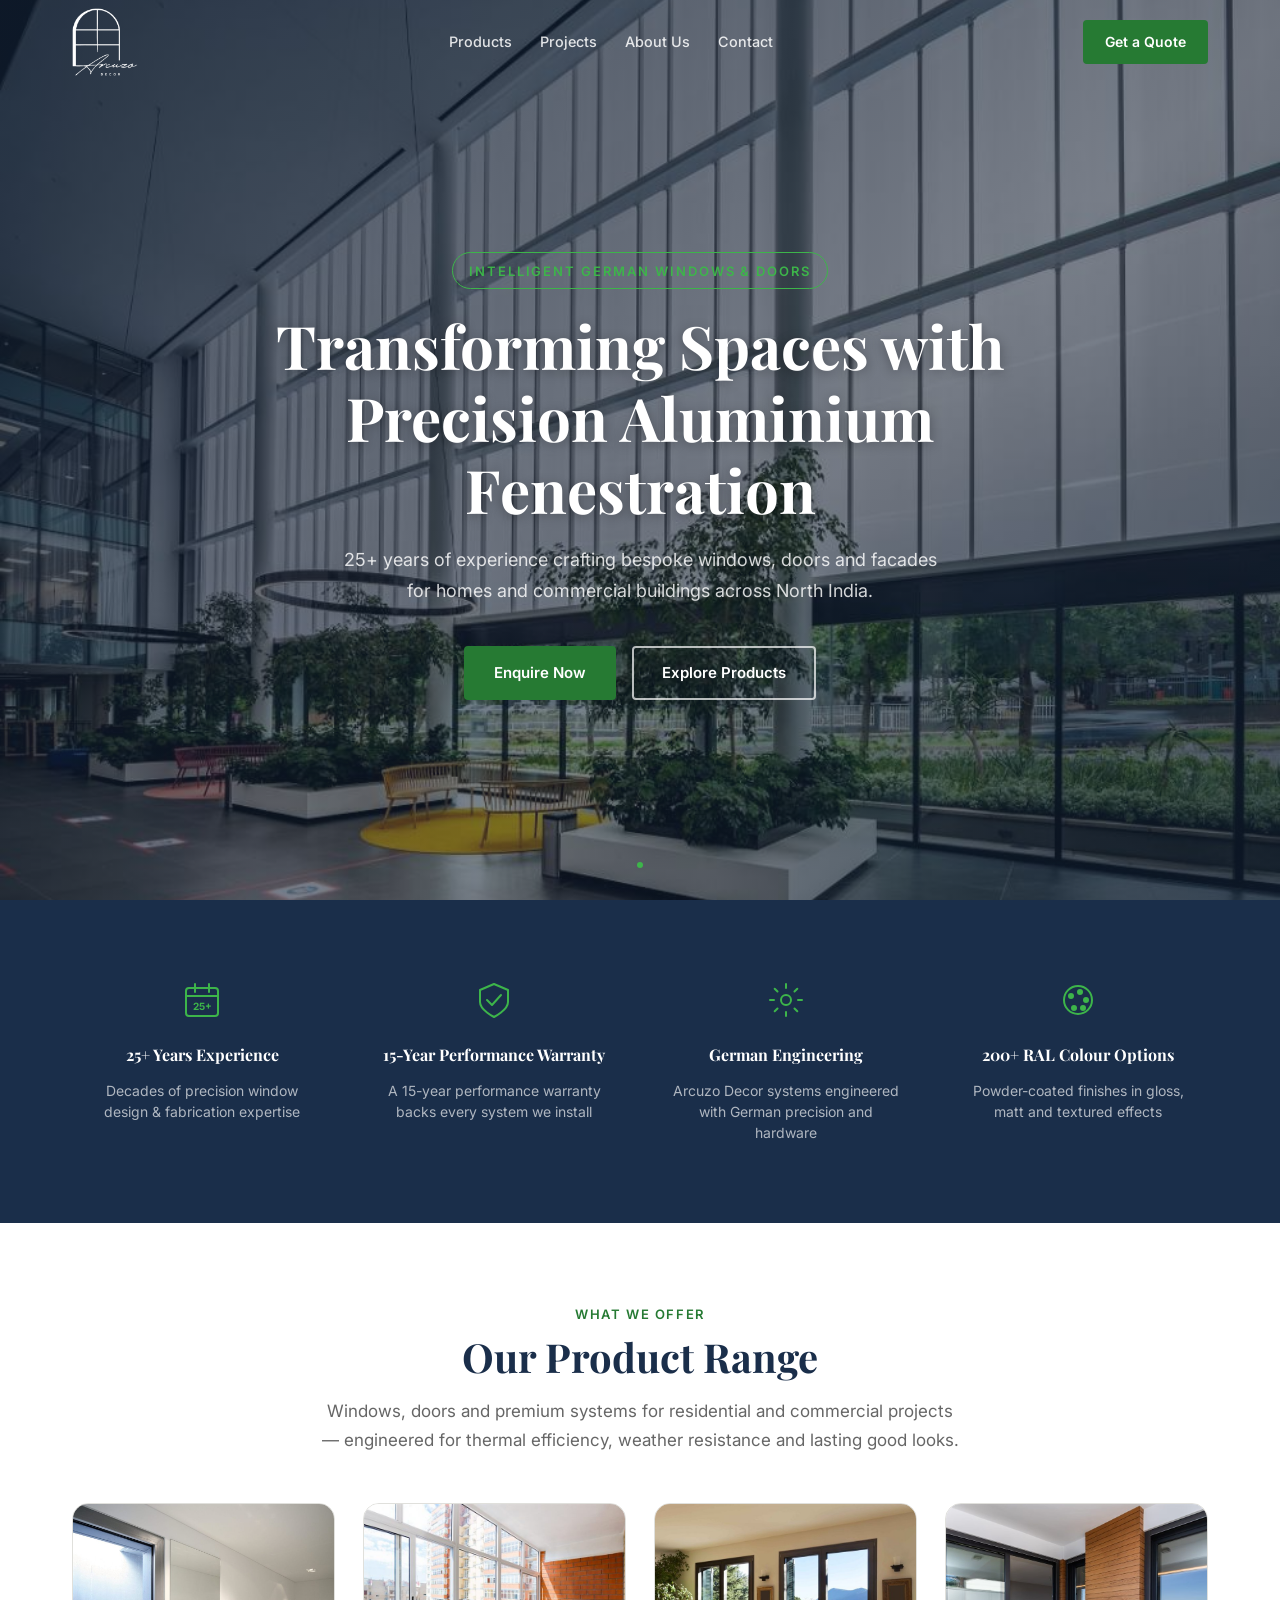
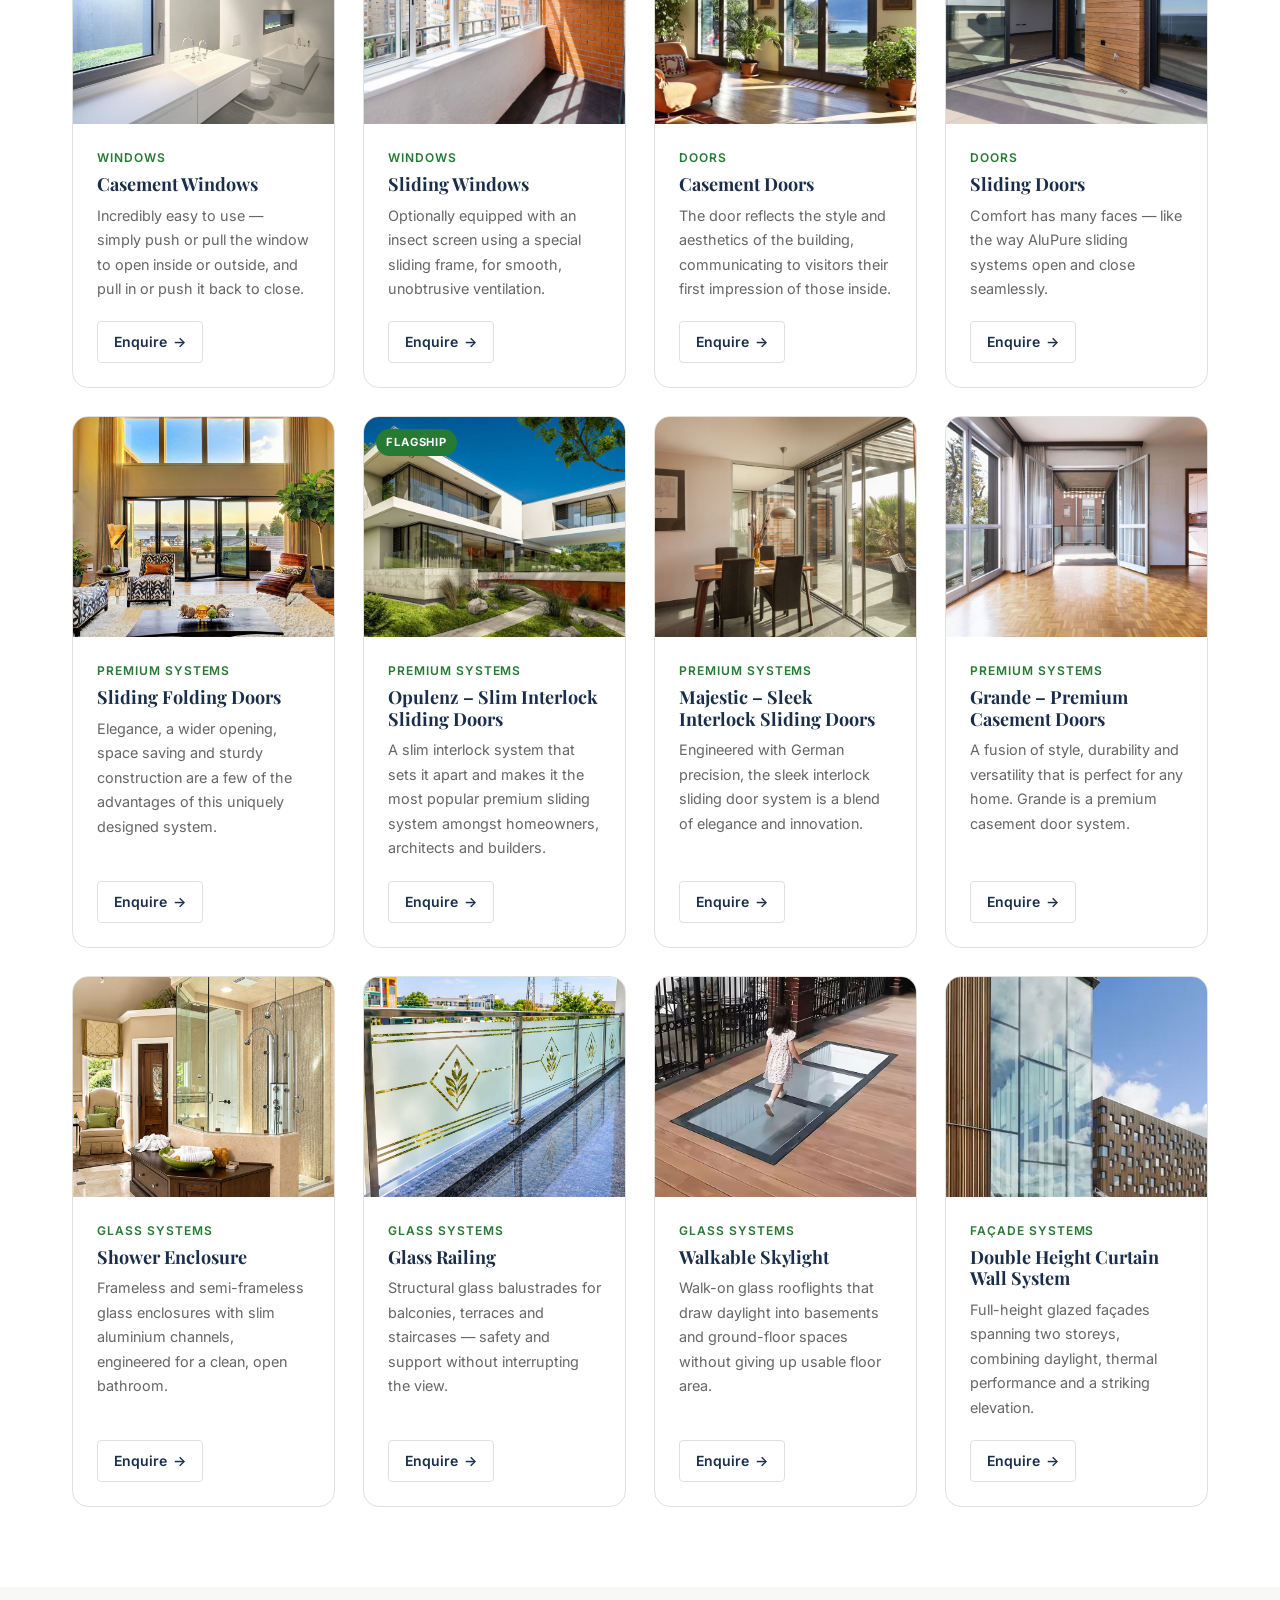
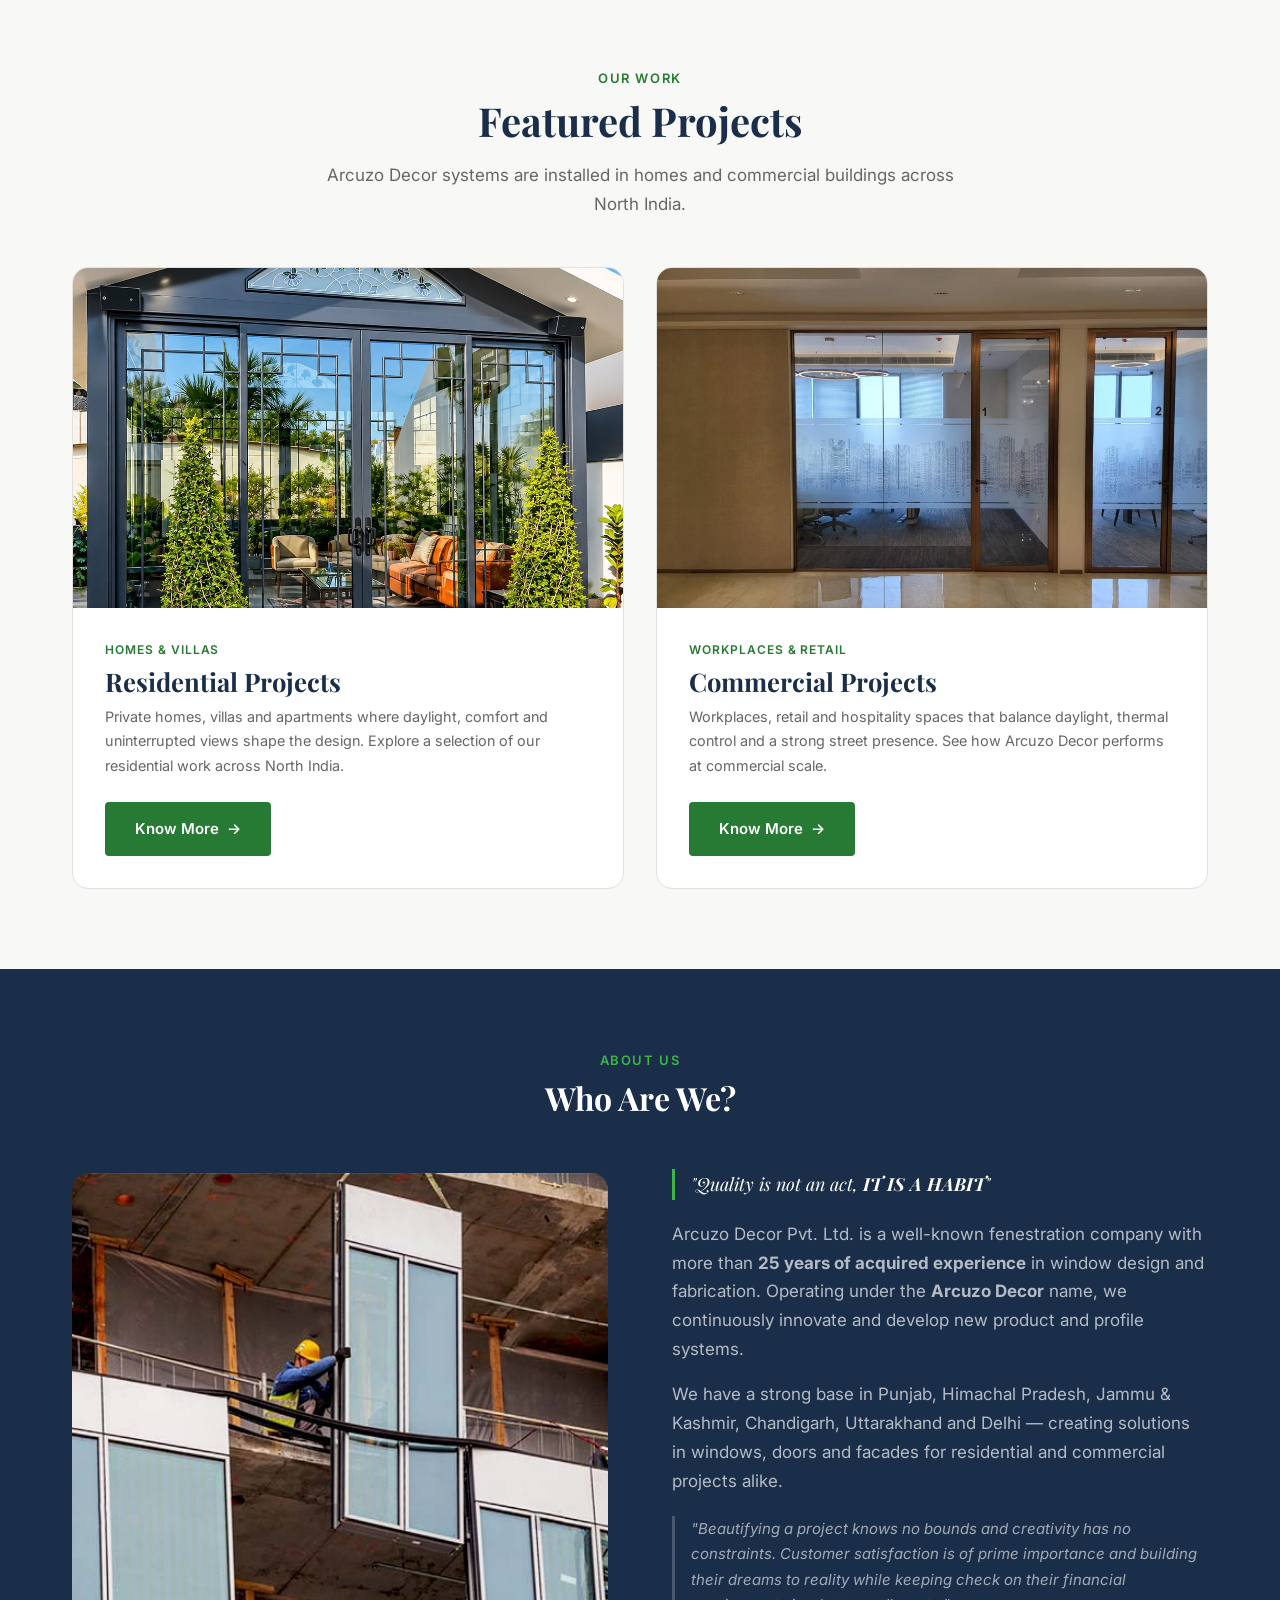
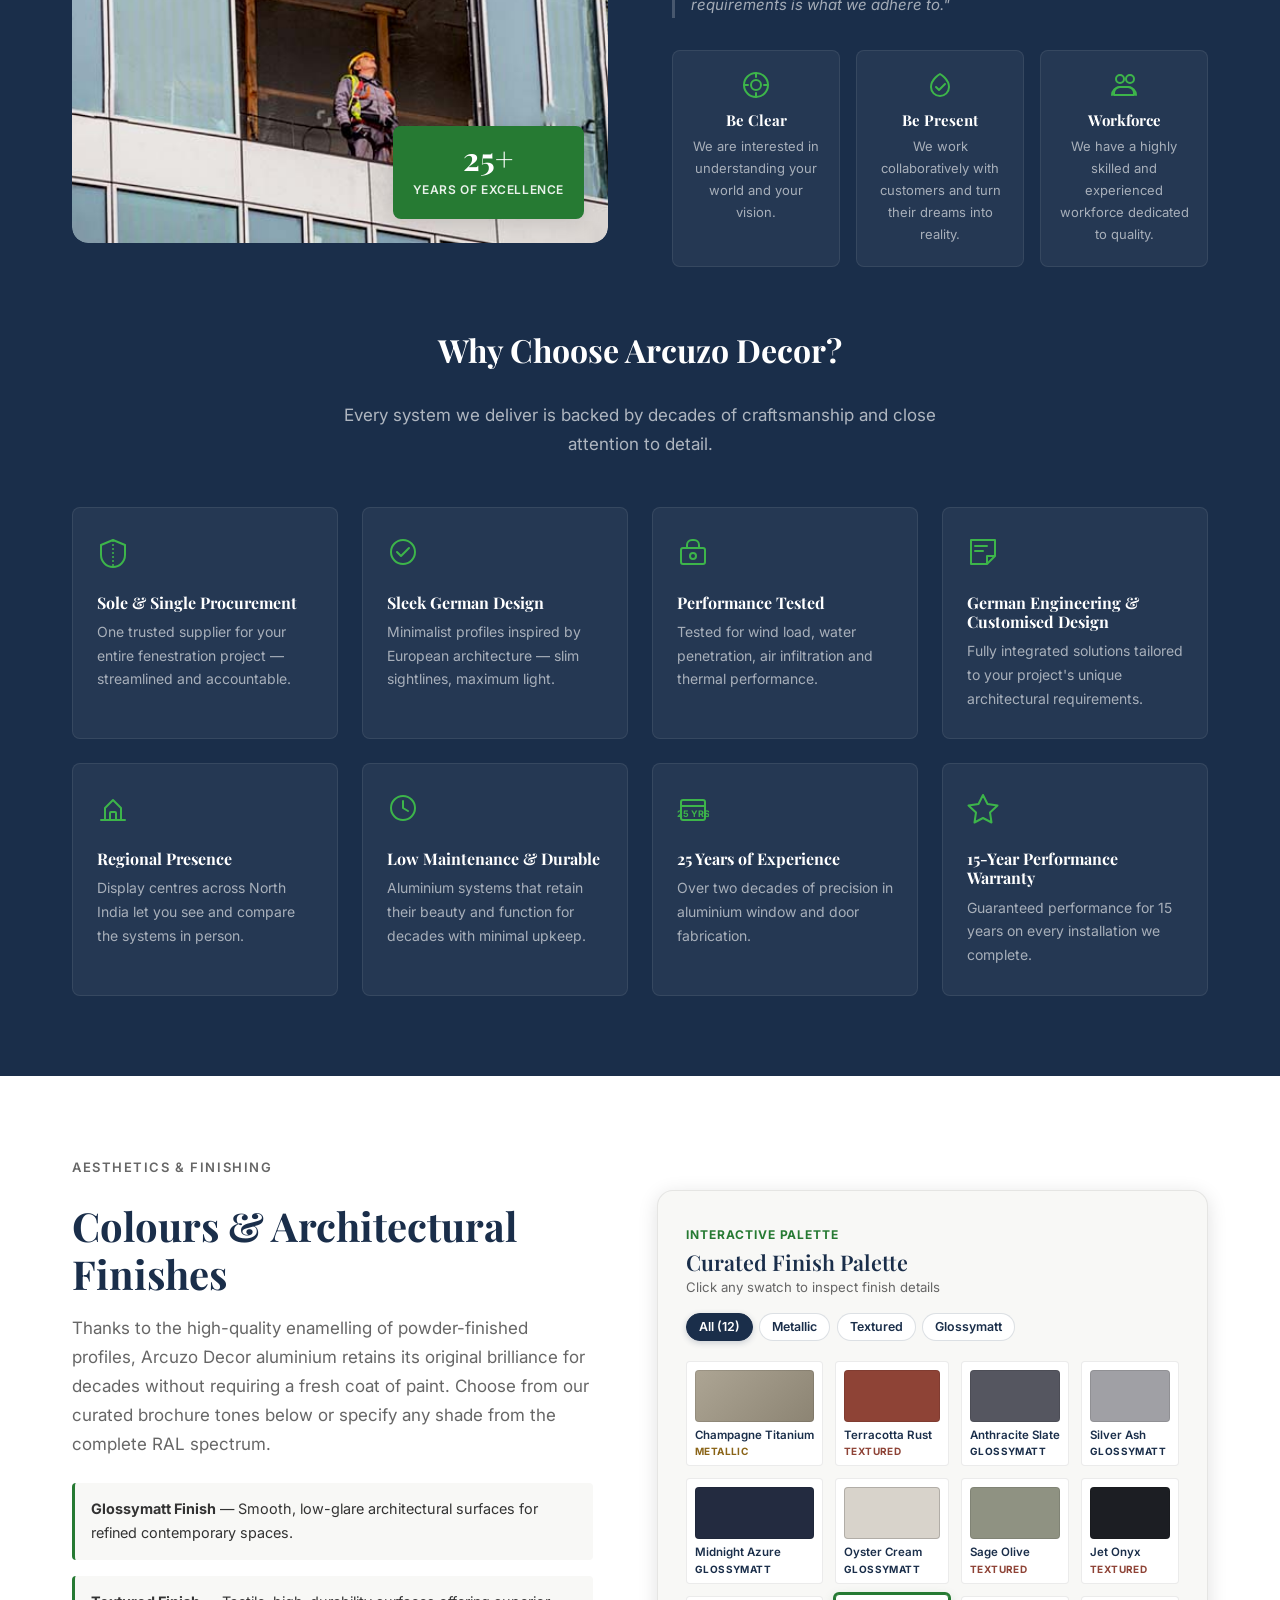
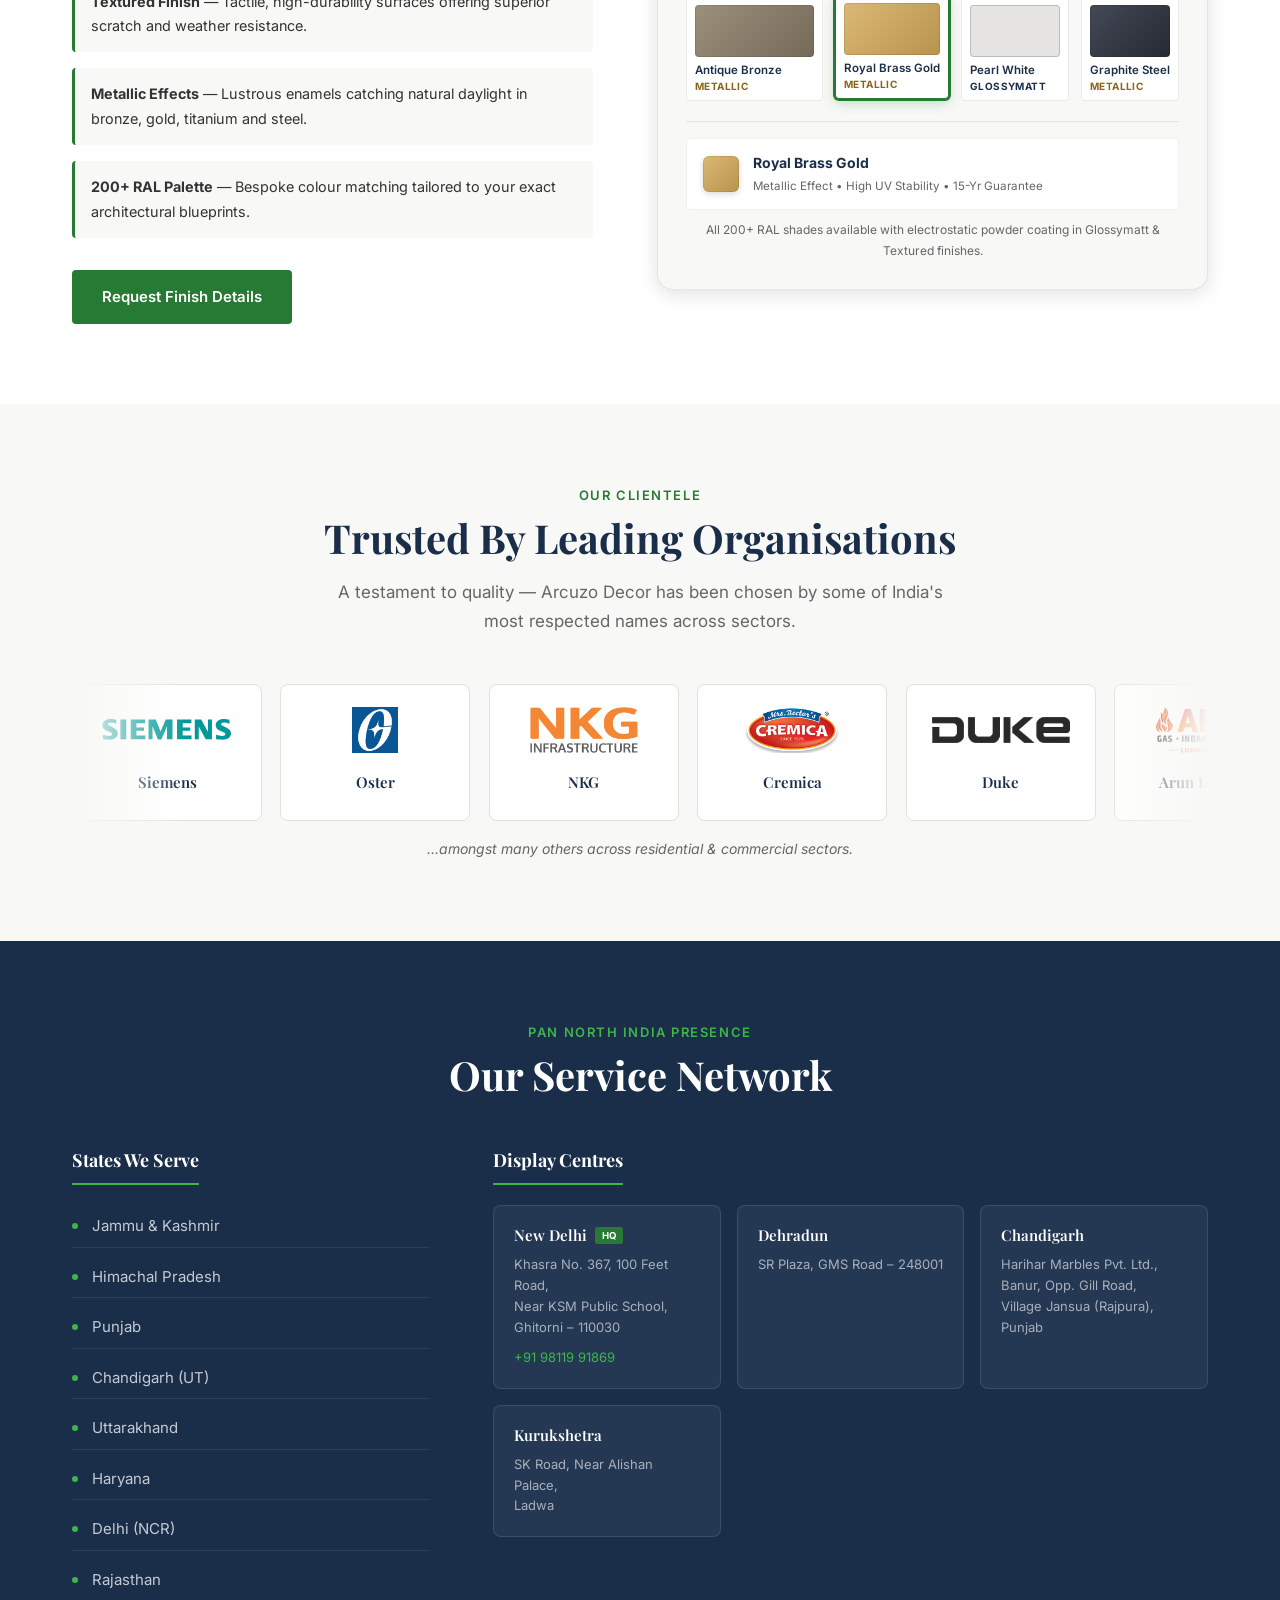
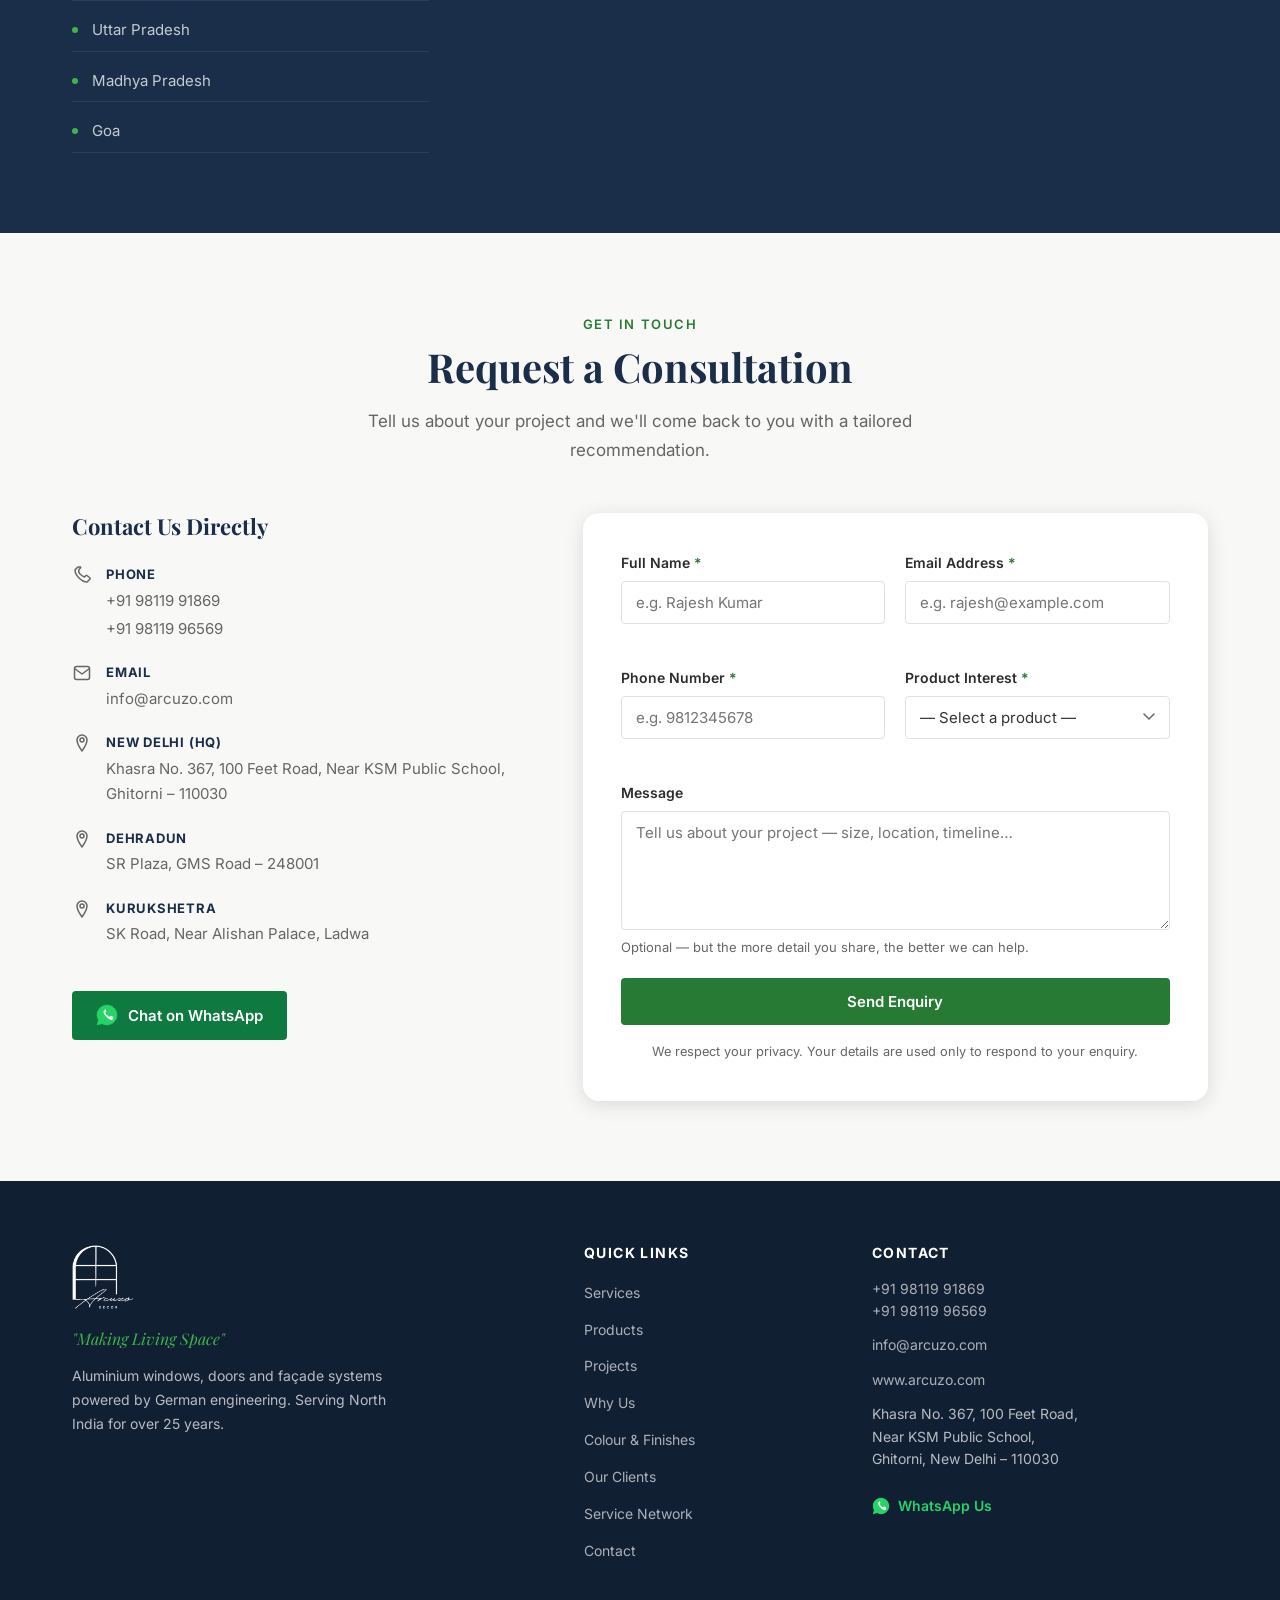
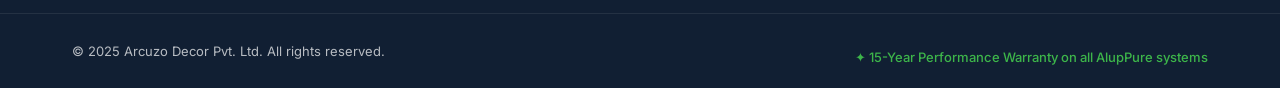
==== commit f9e2d7e5: "feat: add email enquiry integration via Google Apps Script and harden security - Add Google Apps Scr" ====
--- a/index.html
+++ b/index.html
@@ -1076,12 +1076,12 @@
               </span>
               <span class="client-name">Shapoorji Pallonji</span>
             </a>
-            <span class="client-card">
+            <a class="client-card" href="https://desika-management.com/mango-tree-villas/" target="_blank" rel="noopener noreferrer">
               <span class="client-logo-wrap">
                 <img class="client-logo client-logo--tall" src="assets/images/clients/mango-tree-villas.png" alt="" width="300" height="300" loading="lazy" />
               </span>
               <span class="client-name">Mango Tree Villas</span>
-            </span>
+            </a>
             <a class="client-card" href="https://www.itcportal.com" target="_blank" rel="noopener noreferrer">
               <span class="client-logo-wrap">
                 <img class="client-logo" src="assets/images/clients/itc.png" alt="" />
@@ -1191,12 +1191,12 @@
               </span>
               <span class="client-name">Shapoorji Pallonji</span>
             </a>
-            <span class="client-card" aria-hidden="true" tabindex="-1">
+            <a class="client-card" href="https://desika-management.com/mango-tree-villas/" target="_blank" rel="noopener noreferrer" aria-hidden="true" tabindex="-1">
               <span class="client-logo-wrap">
                 <img class="client-logo client-logo--tall" src="assets/images/clients/mango-tree-villas.png" alt="" width="300" height="300" loading="lazy" />
               </span>
               <span class="client-name">Mango Tree Villas</span>
-            </span>
+            </a>
             <a class="client-card" href="https://www.itcportal.com" target="_blank" rel="noopener noreferrer" aria-hidden="true" tabindex="-1">
               <span class="client-logo-wrap">
                 <img class="client-logo" src="assets/images/clients/itc.png" alt="" />
@@ -1416,6 +1416,7 @@
                     name="name"
                     autocomplete="name"
                     placeholder="e.g. Rajesh Kumar"
+                    maxlength="100"
                     required
                     aria-required="true"
                     aria-describedby="error-name"
@@ -1430,6 +1431,7 @@
                     name="email"
                     autocomplete="email"
                     placeholder="e.g. rajesh@example.com"
+                    maxlength="100"
                     required
                     aria-required="true"
                     aria-describedby="error-email"
@@ -1447,6 +1449,7 @@
                     name="phone"
                     autocomplete="tel"
                     placeholder="e.g. 9812345678"
+                    maxlength="20"
                     required
                     aria-required="true"
                     aria-describedby="error-phone"
@@ -1481,12 +1484,19 @@
                 </div>
               </div>
 
+              <!-- Anti-spam Honeypot (hidden from human visitors) -->
+              <div style="position: absolute; left: -9999px; opacity: 0; pointer-events: none;" aria-hidden="true">
+                <label for="field-website">Leave this field blank</label>
+                <input type="text" id="field-website" name="website" tabindex="-1" autocomplete="off" />
+              </div>
+
               <div class="form-group">
                 <label for="field-message">Message</label>
                 <textarea
                   id="field-message"
                   name="message"
                   rows="5"
+                  maxlength="2000"
                   placeholder="Tell us about your project — size, location, timeline…"
                   aria-describedby="message-hint"
                 ></textarea>
@@ -1586,6 +1596,7 @@
     </div>
   </footer>
 
+  <script src="js/form-config.js"></script>
   <script src="js/main.js"></script>
 </body>
 </html>
--- a/css/style.css
+++ b/css/style.css
@@ -24,7 +24,7 @@
   --radius-md:  8px;
   --radius-lg:  16px;
   --transition: 0.25s ease;
-  --header-h:   72px;
+  --header-h:   84px;
 }
 
 /* ── Reset ──────────────────────────────────────────────────── */
@@ -260,7 +260,7 @@
 
 .logo-img {
   display: block;
-  height: 52px;
+  height: 68px;
   width: auto;
 }
 
@@ -1794,6 +1794,7 @@
   border-radius: var(--radius-sm);
   padding: 1rem;
   color: #7a5a00;
+  transition: all var(--transition);
 }
 
 .form-notice[hidden] { display: none; }
@@ -1804,7 +1805,33 @@
   margin-top: 2px;
 }
 
+.form-notice.success {
+  background: #edf7ed;
+  border-color: #81c784;
+  color: #1b5e20;
+}
+
+.form-notice.success svg {
+  color: #2e7d32;
+}
+
+.form-notice.error {
+  background: #fdeeed;
+  border-color: #e57373;
+  color: #b71c1c;
+}
+
+.form-notice.error svg {
+  color: #c62828;
+}
+
 .form-notice p { font-size: 0.9rem; line-height: 1.5; }
+
+.btn:disabled {
+  opacity: 0.65;
+  cursor: not-allowed;
+  pointer-events: none;
+}
 
 .form-privacy {
   font-size: 0.8rem;
@@ -1982,10 +2009,10 @@
 
 /* ── RESPONSIVE – 768px ─────────────────────────────────────── */
 @media (max-width: 768px) {
-  :root { --header-h: 64px; }
+  :root { --header-h: 72px; }
 
   /* Header / Nav */
-  .logo-img { height: 44px; }
+  .logo-img { height: 56px; }
 
   .hamburger { display: flex; }
 
